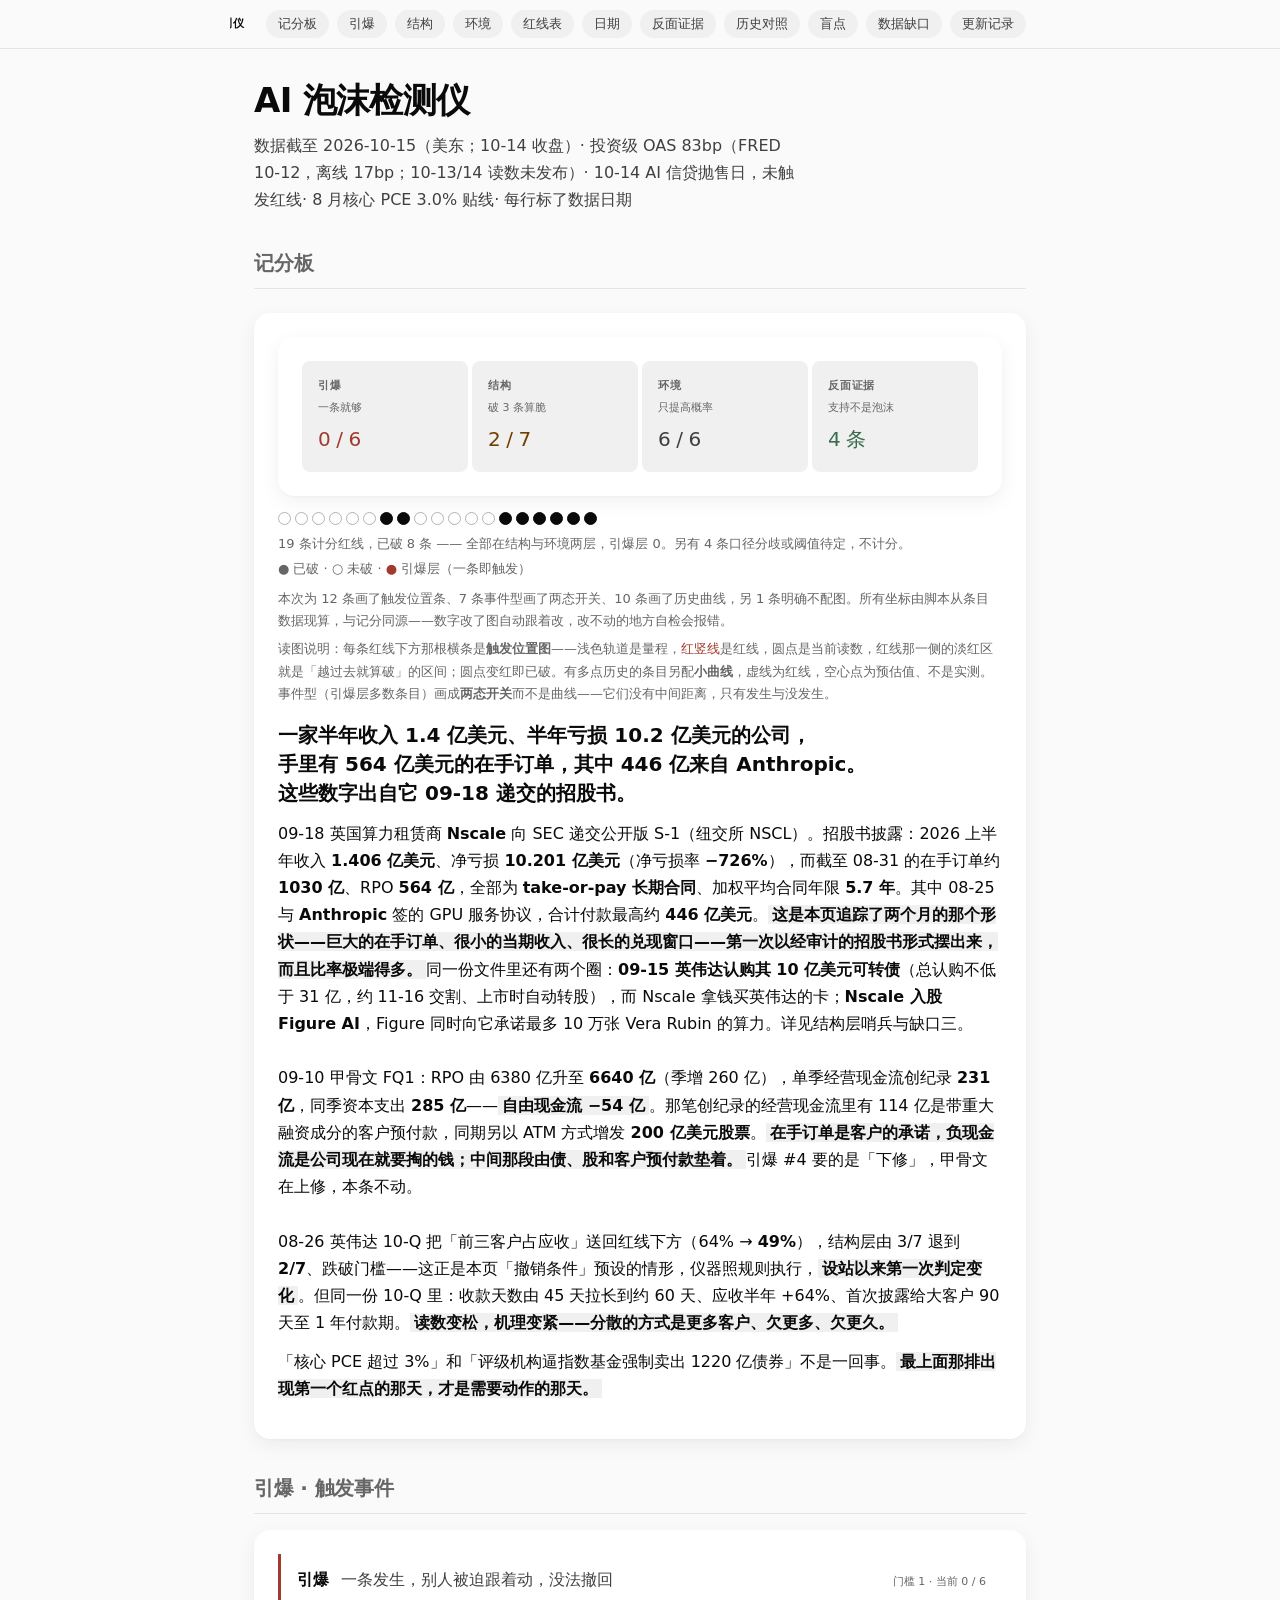
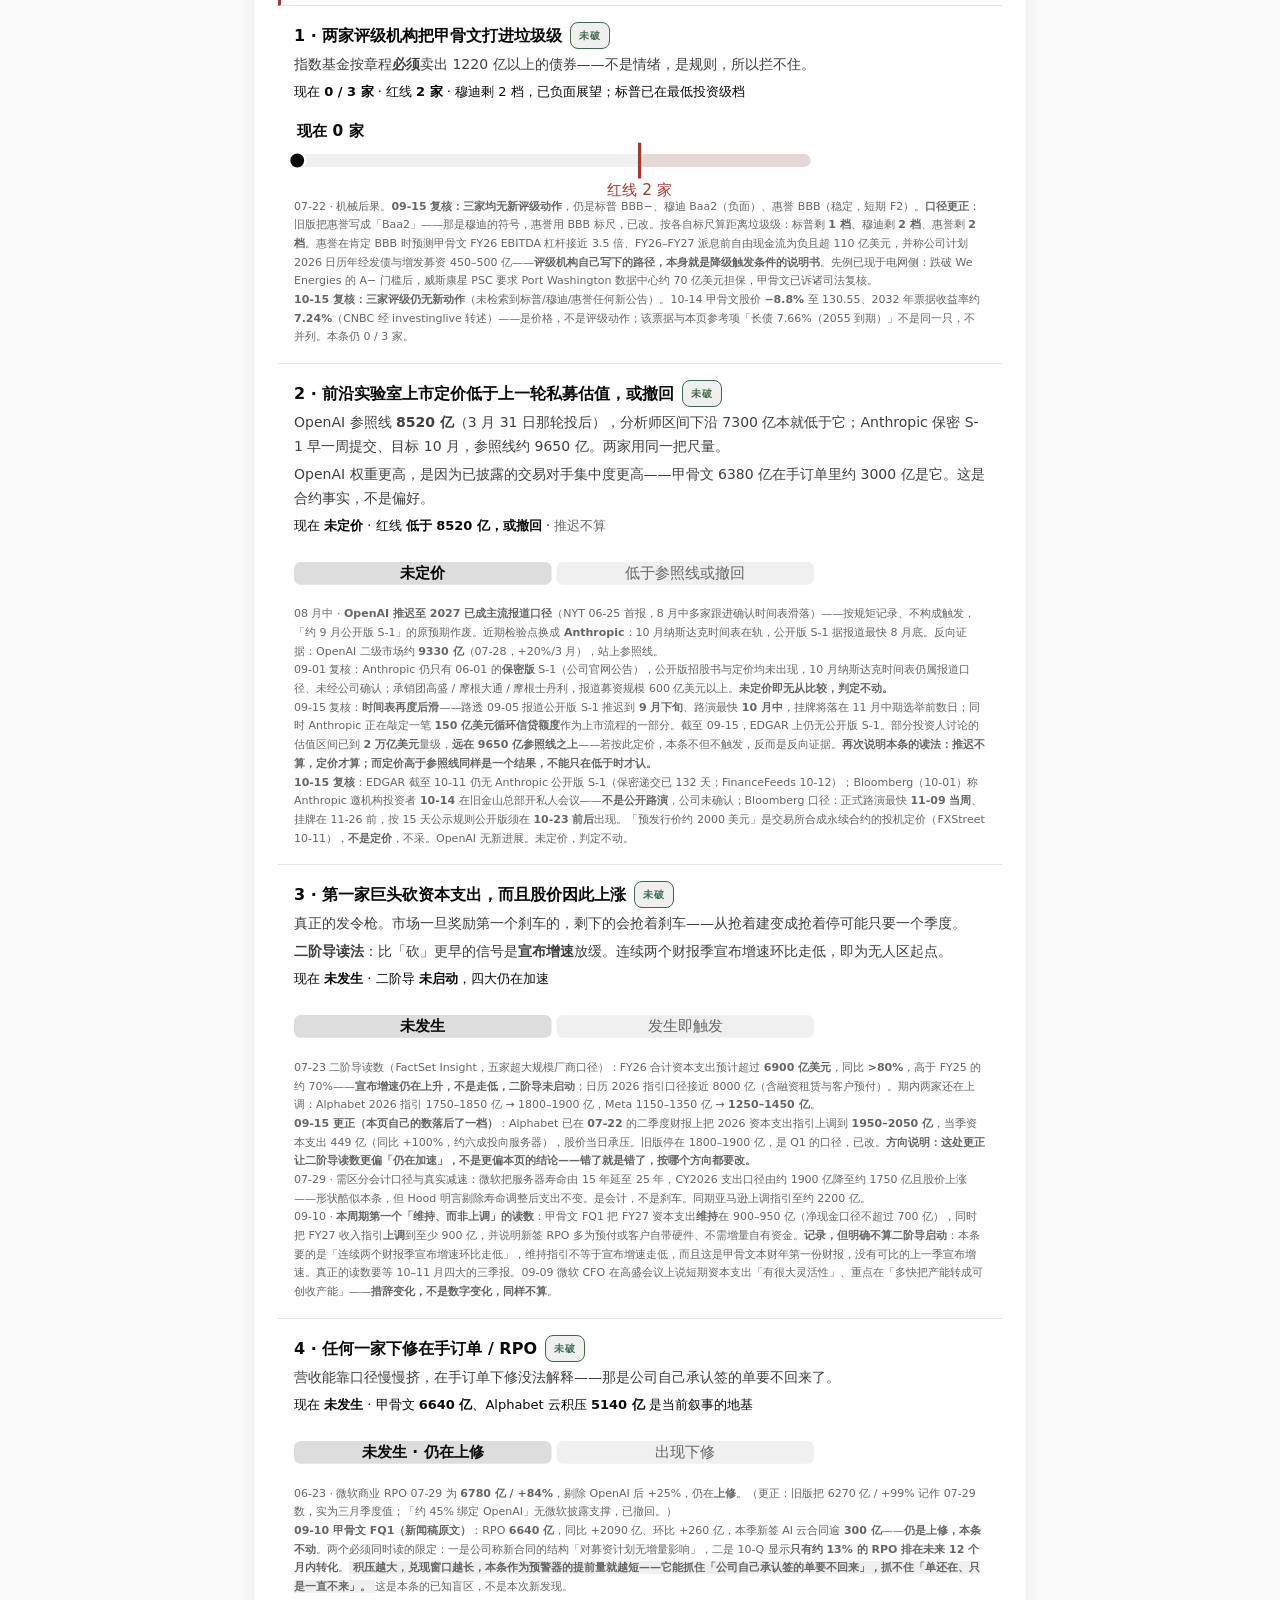
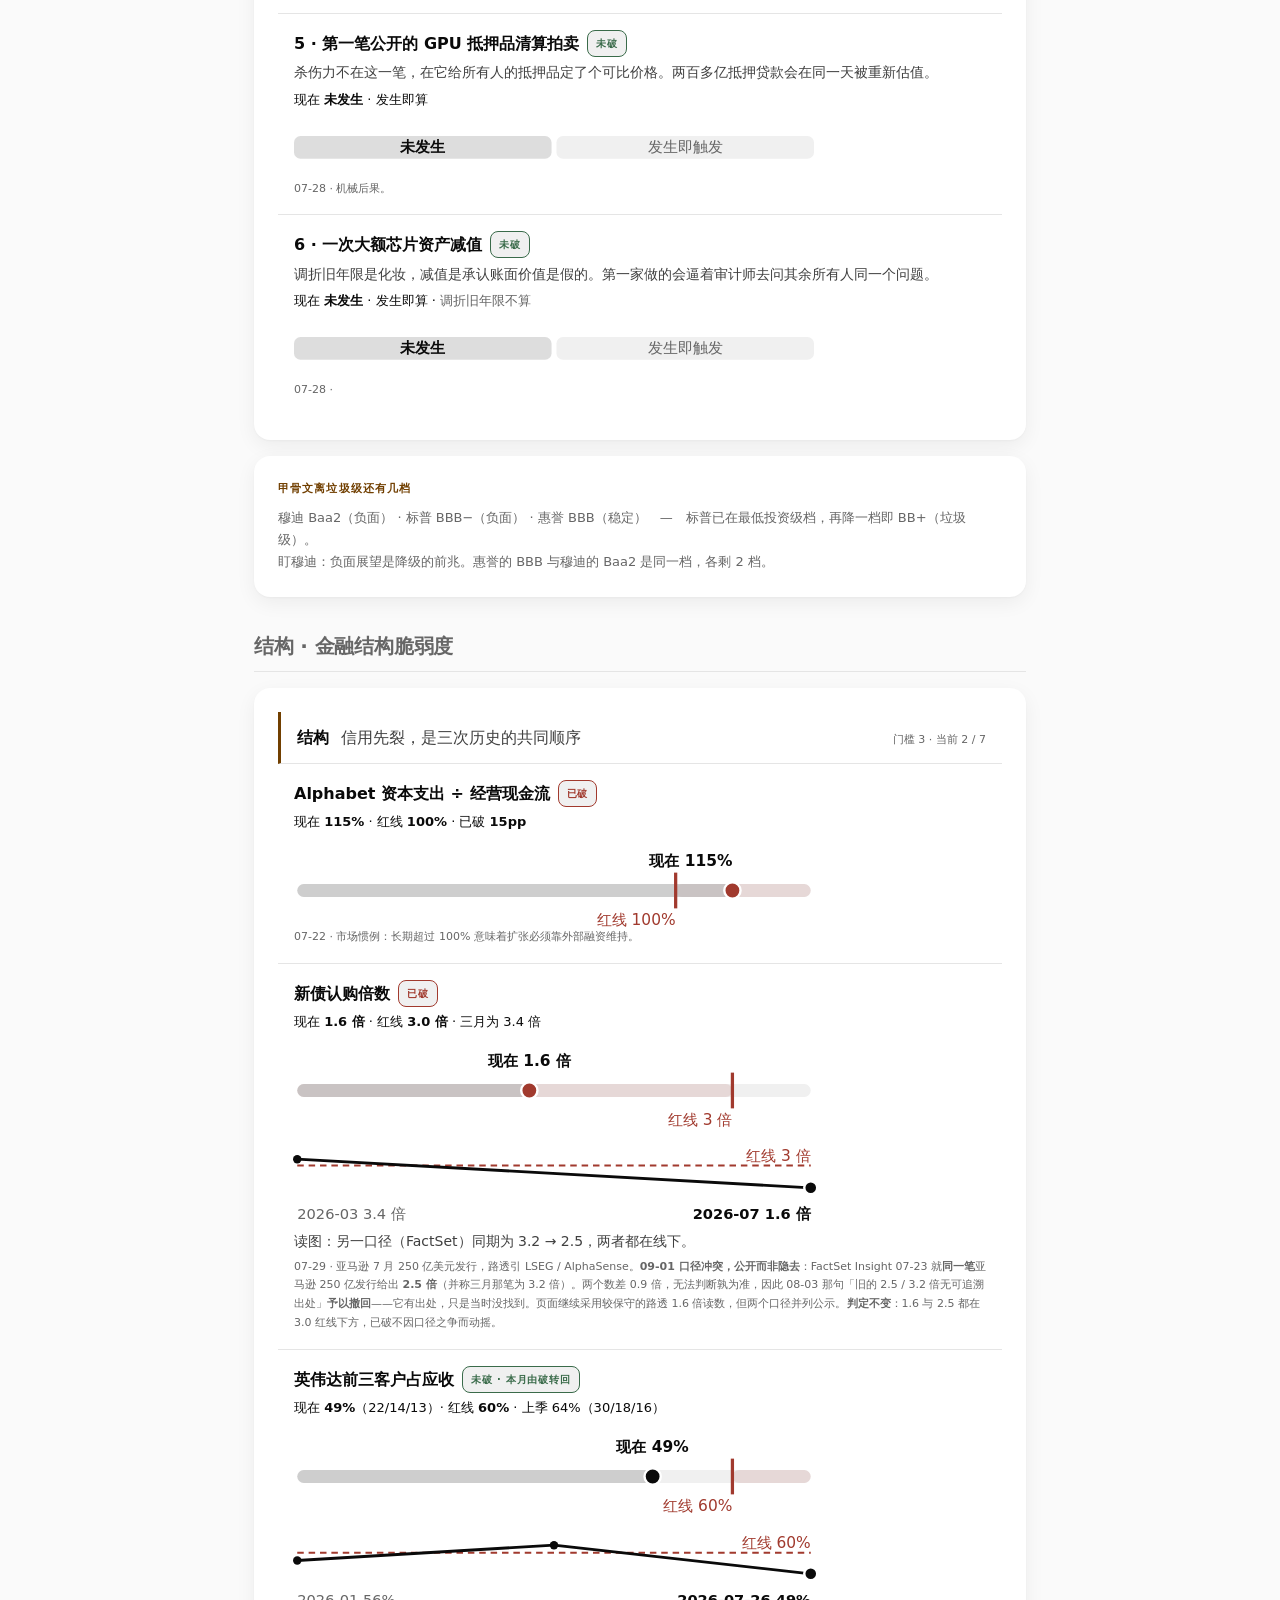
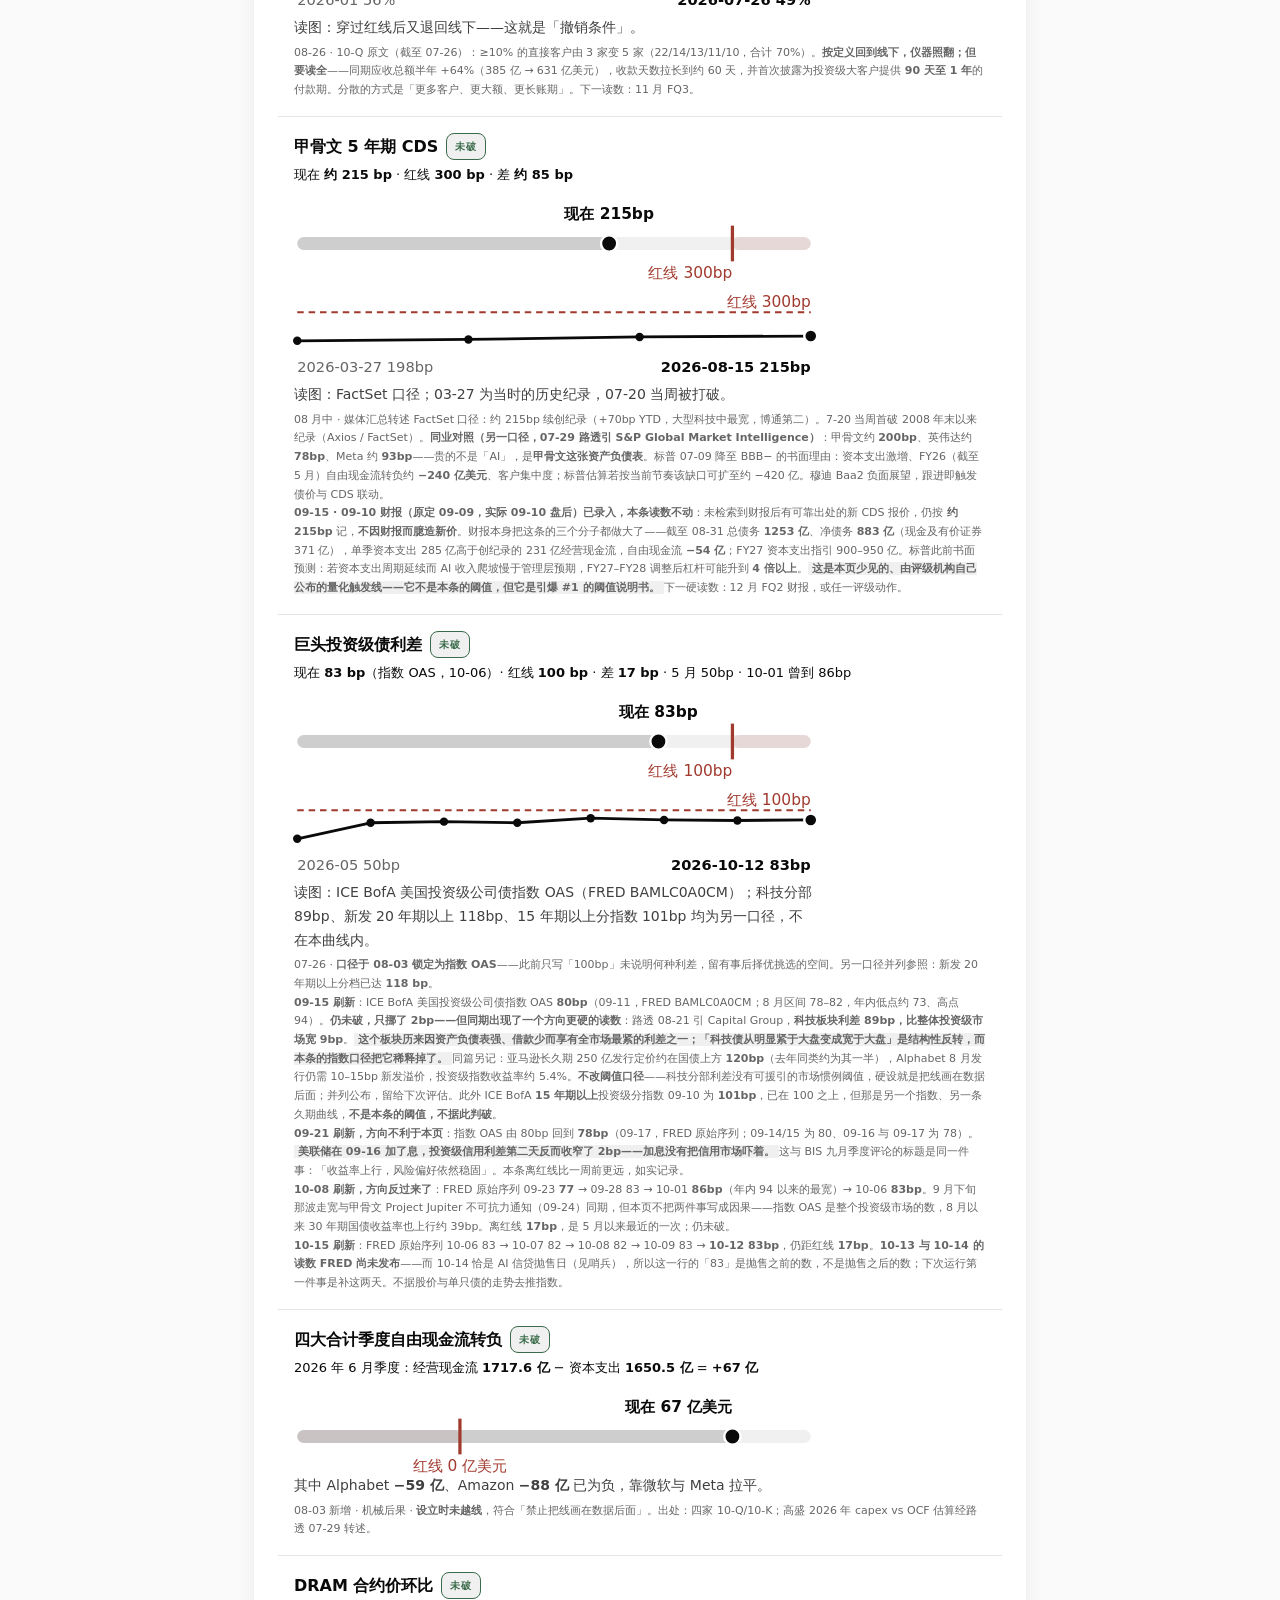
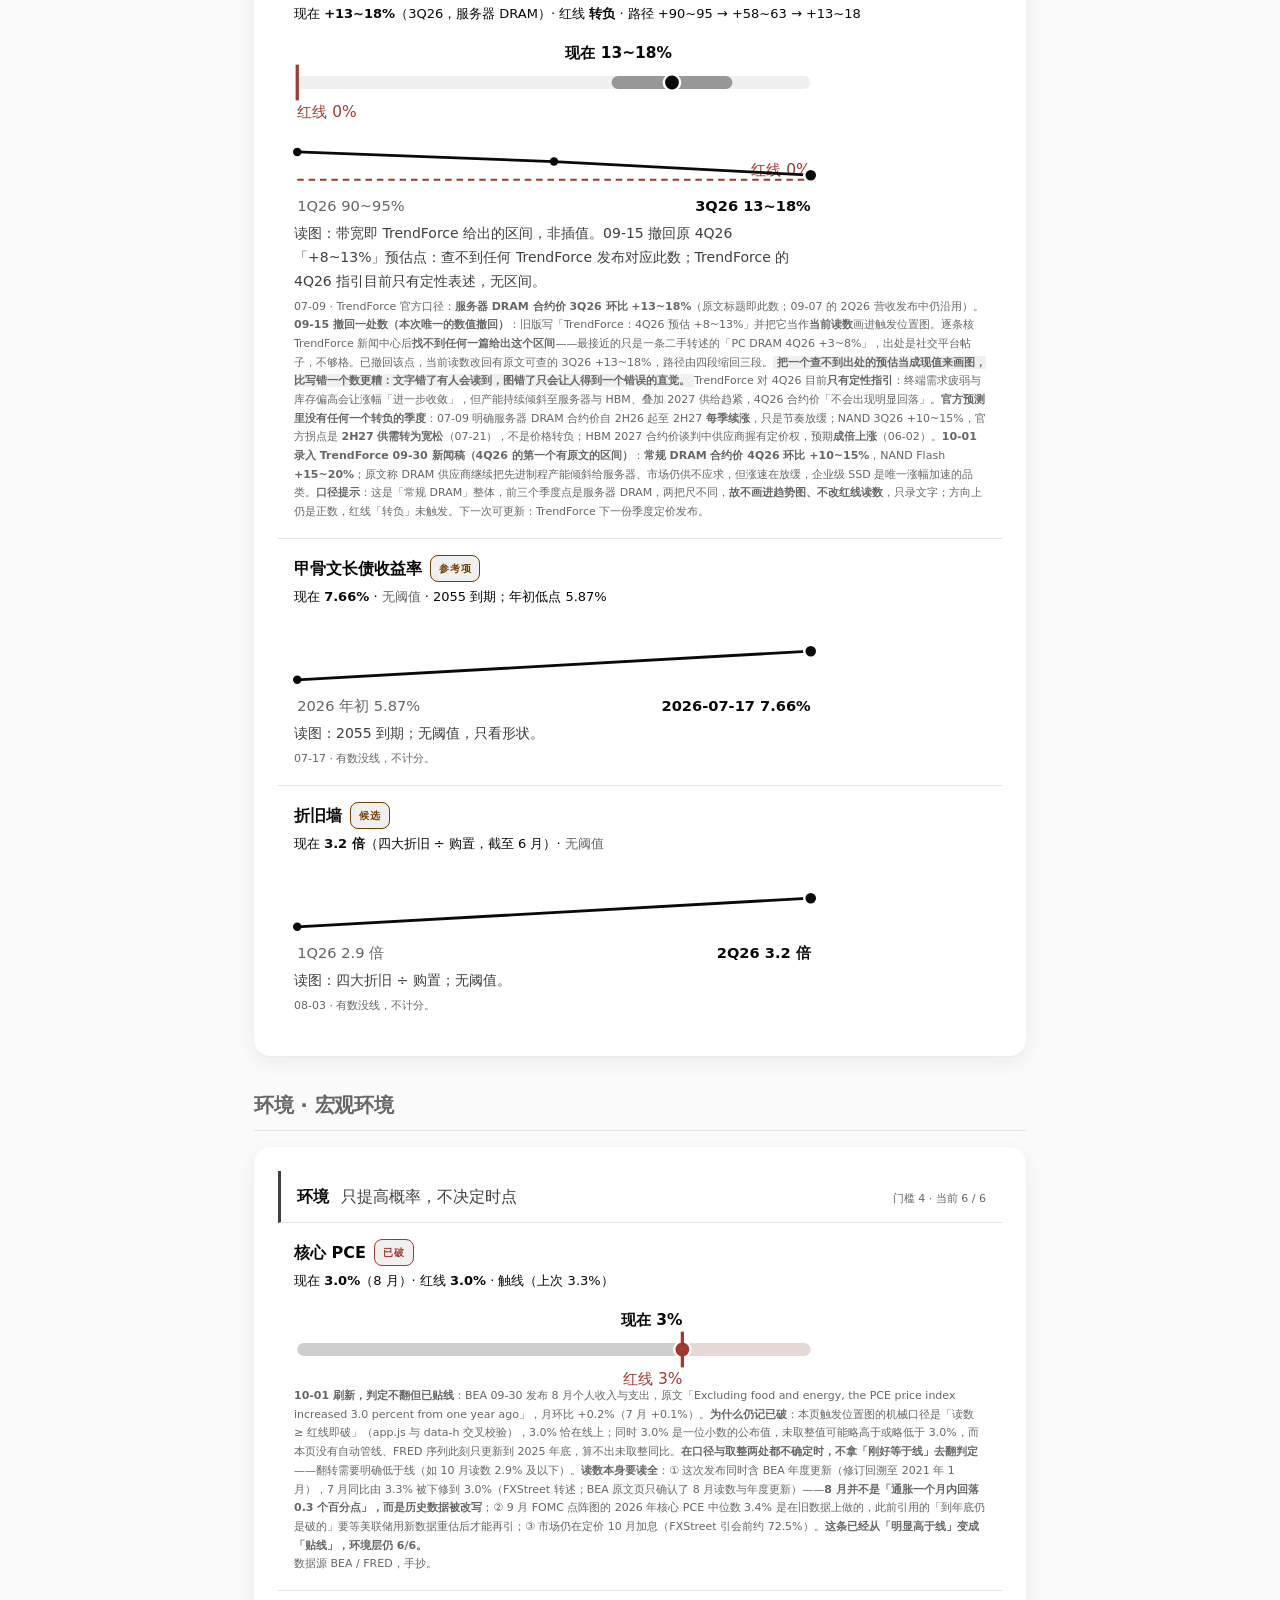
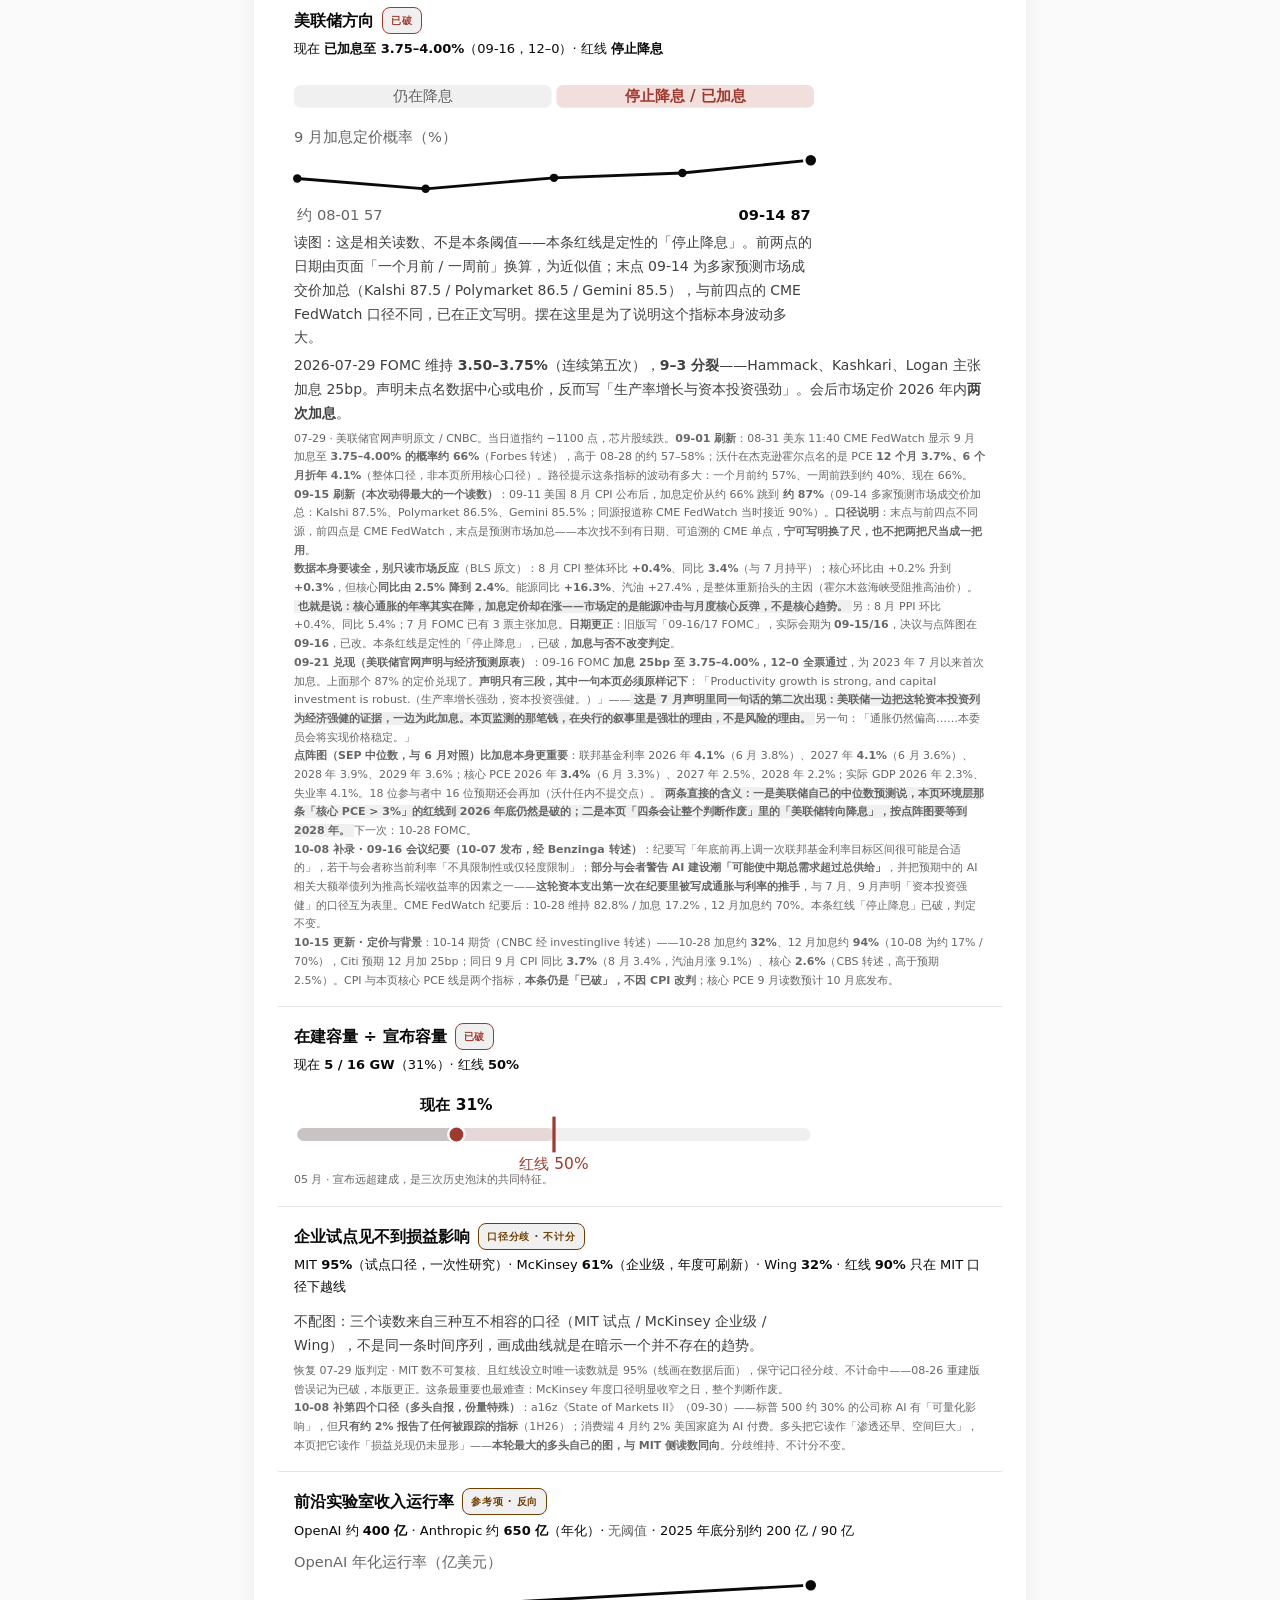
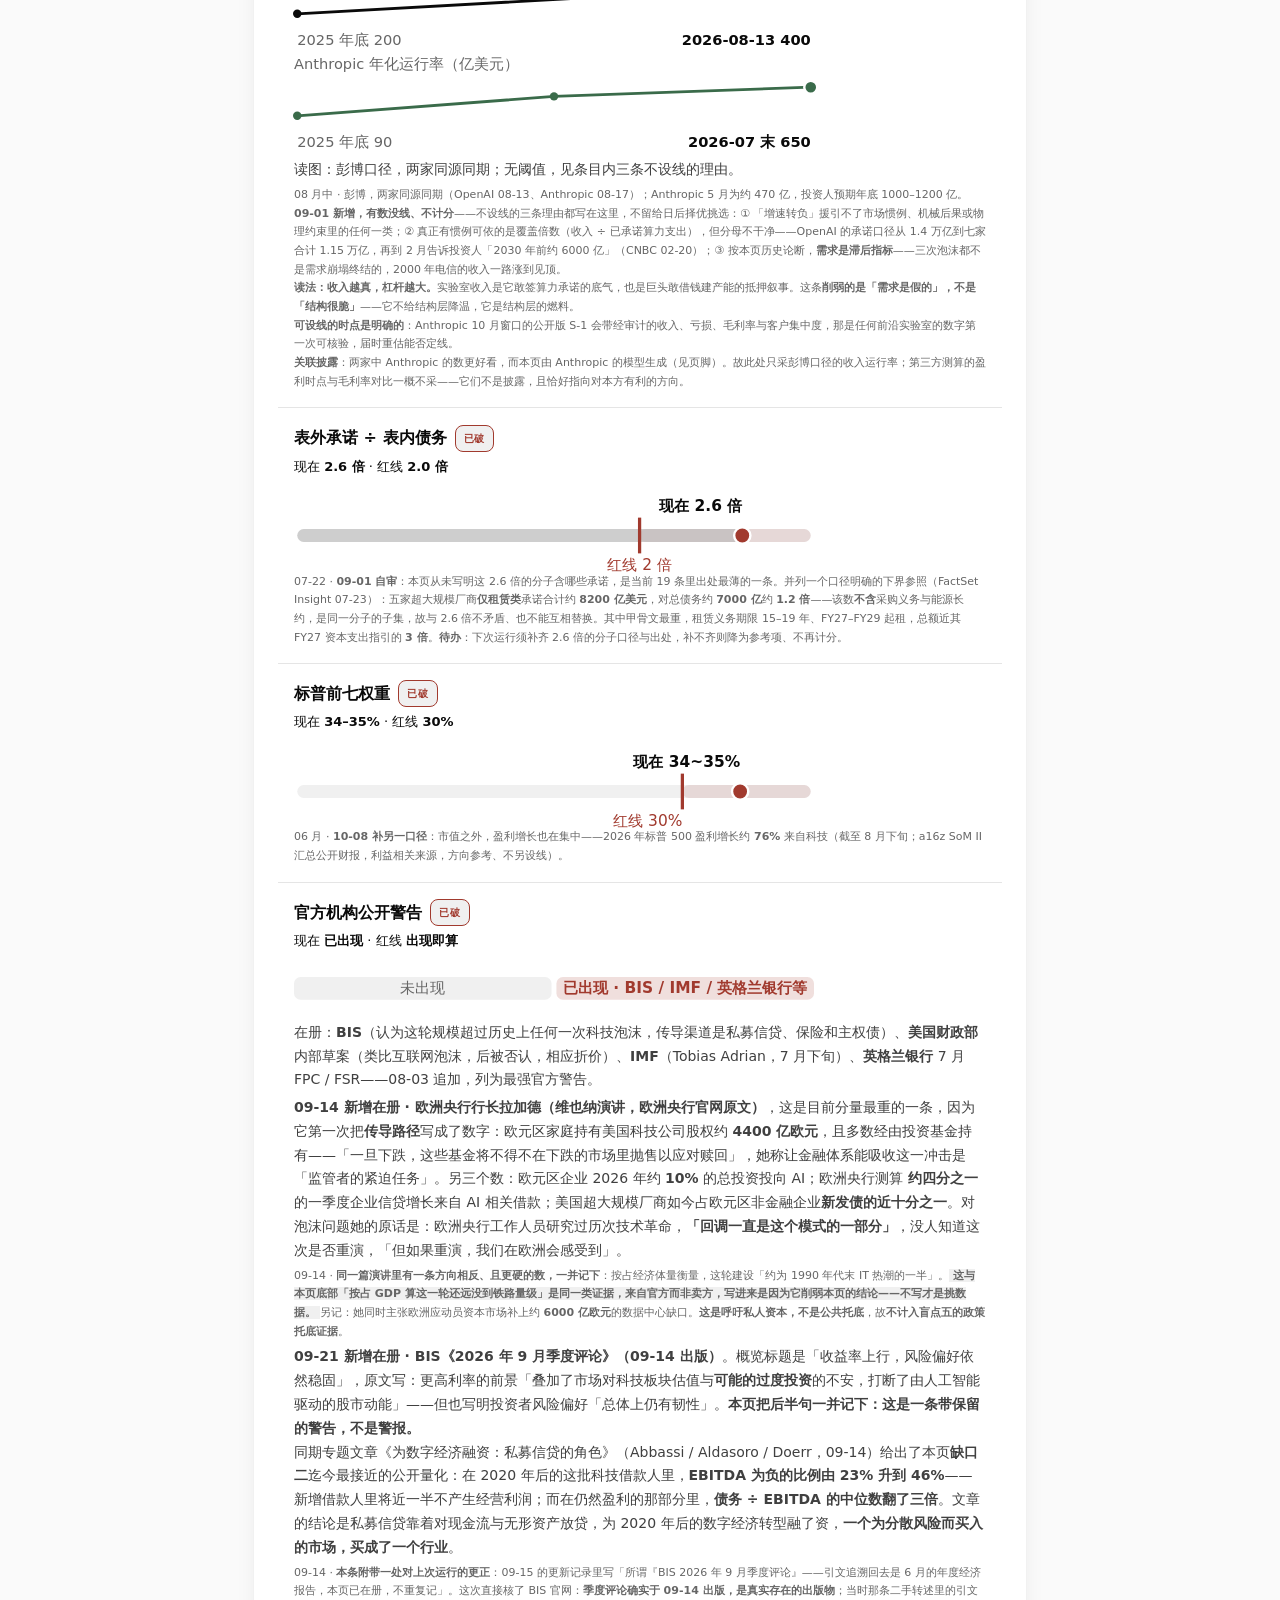
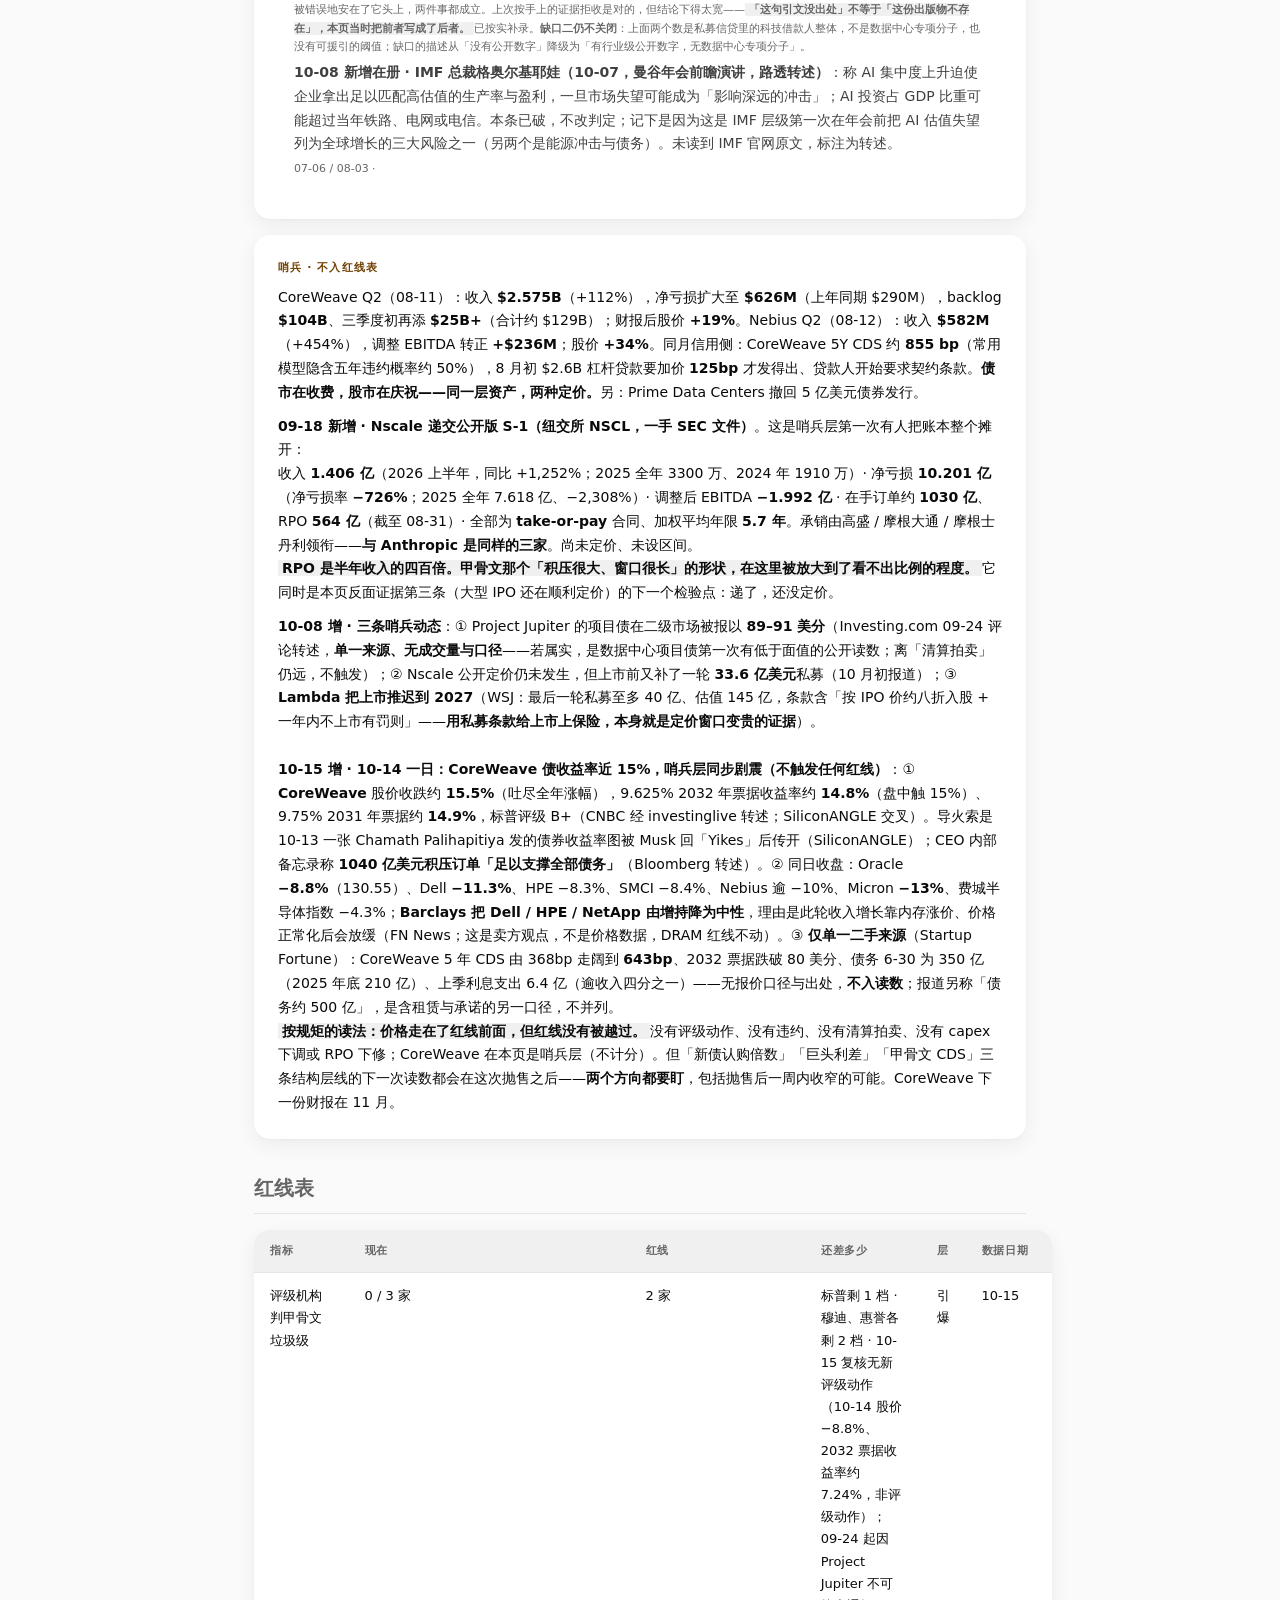
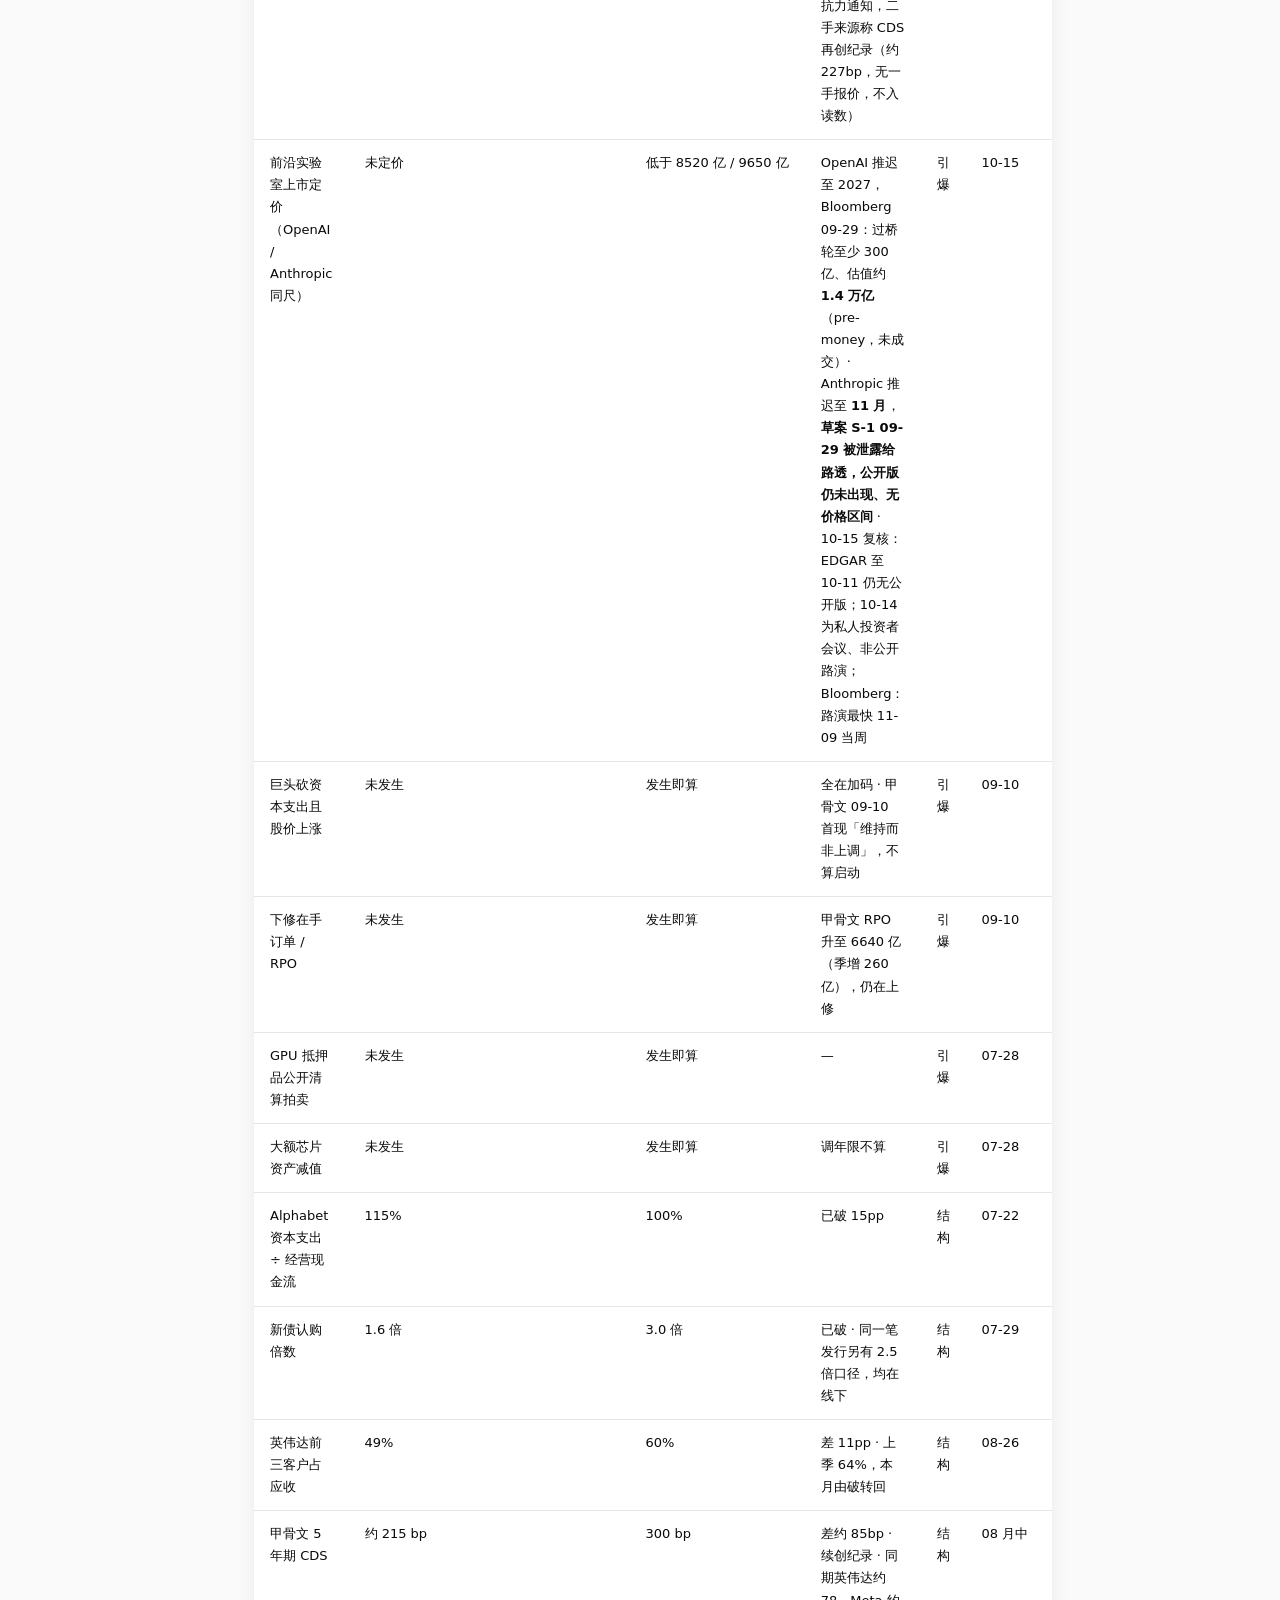
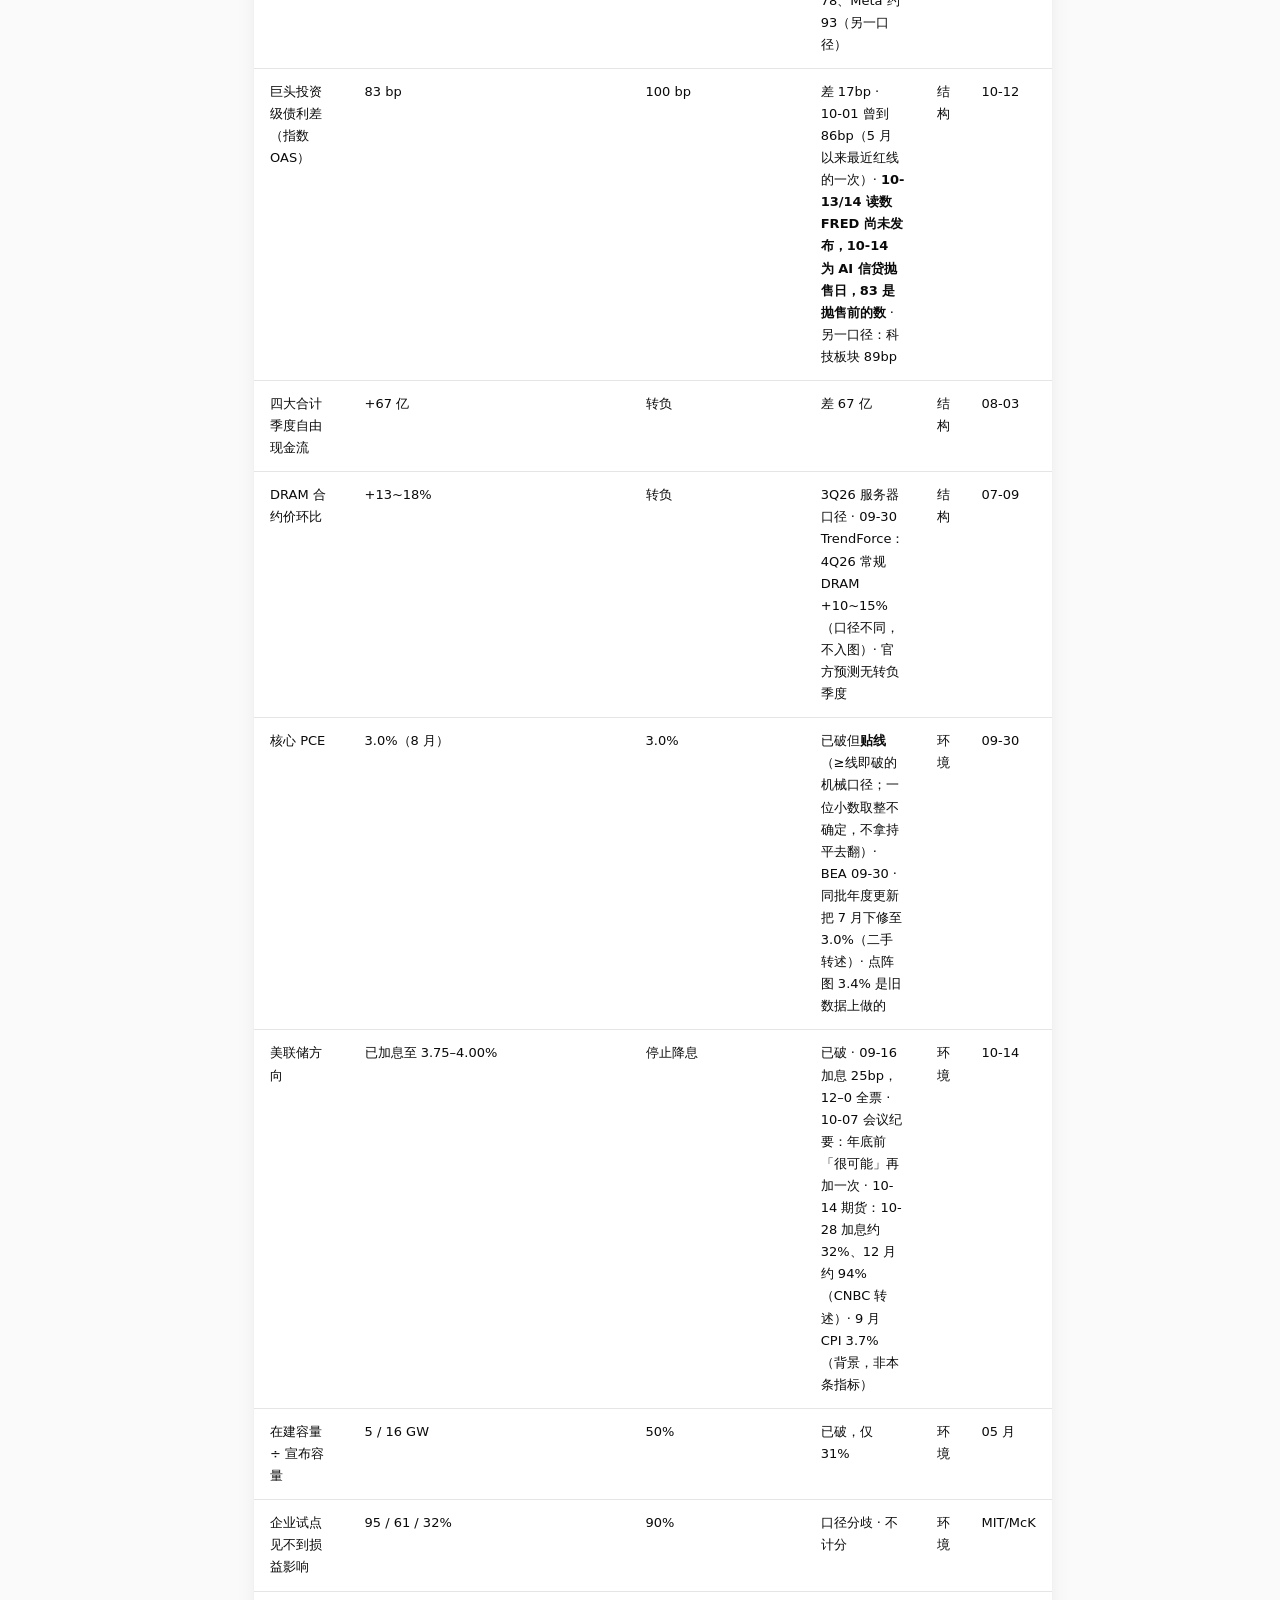
==== index.html @ f0e9971b "研究更新 2026-10-15：10-14 AI 信贷抛售日（CoreWeave 债收益率近 15%、Oracle −8.8%）记入哨兵层，未触发红线；OAS 83bp（FRED 10-12）；12 " ====
<!DOCTYPE html>
<html lang="zh-CN">
<head>
<meta charset="utf-8">
<meta name="viewport" content="width=device-width, initial-scale=1">
<meta name="color-scheme" content="light">
<title>AI 泡沫检测仪 · 19 条红线的实时记分板</title>
<meta name="description" content="AI 泡沫监测面板：环境 / 结构 / 引爆三层，19 条计分红线。数据截至 2026-10-15。当前引爆 0/6、结构 2/7、环境 6/6。">
<link rel="canonical" href="https://ourword.ai/ai/">
<meta name="robots" content="index, follow, max-image-preview:large, max-snippet:-1">
<meta name="author" content="ourword.ai">
<meta property="og:type" content="website">
<meta property="og:site_name" content="AI 泡沫检测仪">
<meta property="og:locale" content="zh_CN">
<meta property="og:url" content="https://ourword.ai/ai/">
<meta property="og:title" content="AI 泡沫检测仪 · 19 条红线的实时记分板">
<meta property="og:description" content="环境 / 结构 / 引爆三层，19 条计分红线。数据截至 2026-10-15。当前引爆 0/6、结构 2/7、环境 6/6。阈值只接受市场惯例、机械后果、物理约束。">
<meta property="og:image" content="https://ourword.ai/ai/icon.svg">
<meta name="twitter:card" content="summary">
<meta name="twitter:title" content="AI 泡沫检测仪 · 19 条红线的实时记分板">
<meta name="twitter:description" content="环境 / 结构 / 引爆三层，19 条计分红线。数据截至 2026-10-15。当前引爆 0/6、结构 2/7、环境 6/6。">
<meta name="twitter:image" content="https://ourword.ai/ai/icon.svg">
<link rel="icon" href="icon.svg" type="image/svg+xml">
<link rel="stylesheet" href="styles.css">
<script type="application/ld+json">
{"@context":"https://schema.org","@graph":[
{"@type":"WebSite","@id":"https://ourword.ai/ai/#website","url":"https://ourword.ai/ai/","name":"AI 泡沫检测仪","inLanguage":"zh-CN"},
{"@type":"WebPage","@id":"https://ourword.ai/ai/#webpage","url":"https://ourword.ai/ai/","name":"AI 泡沫检测仪 · 19 条红线的实时记分板","isPartOf":{"@id":"https://ourword.ai/ai/#website"},"inLanguage":"zh-CN","datePublished":"2026-07-28","dateModified":"2026-10-15","description":"AI 泡沫监测面板：环境 / 结构 / 引爆三层，19 条计分红线。数据截至 2026-10-15。当前引爆 0/6、结构 2/7、环境 6/6。","about":[{"@type":"Thing","name":"AI 资本支出"},{"@type":"Thing","name":"信用利差"},{"@type":"Thing","name":"资产泡沫"}]}
]}
</script>
<script async src="https://www.googletagmanager.com/gtag/js?id=G-DHD3WEXQ8T"></script>
<script>window.dataLayer=window.dataLayer||[];function gtag(){dataLayer.push(arguments);}gtag("js",new Date());gtag("config","G-DHD3WEXQ8T");</script>
</head>
<body>
<div id="boot" class="wrap">
<h1>AI 泡沫检测仪</h1>
<p class="sub">数据截至 2026-10-15（美东）· 19 条计分红线（另 5 条阈值待定不计分）· 每行标了数据日期</p>
<p>监测条件分三层。<b>引爆</b>是触发事件，一条发生就够，当前 <b>0 / 6</b>。<b>结构</b>是金融结构脆弱度，门槛 3 条，当前 <b>2 / 7</b>（08-31 因英伟达前三客户占应收由 64% 回落至 49% 降档，跌破门槛；10-15 复核仍为 2/7）。<b>环境</b>只提高概率、不决定时点，门槛 4 条，当前 <b>6 / 6</b> 已破（10-01 核心 PCE 回落到 3.0%、贴线，仍按「≥线即破」记已破），另有 1 条口径分歧不计分。</p>
<p>已破的红线包括：核心 PCE 3.0%（红线 3.0%，贴线）、美联储 09-16 加息 25bp 至 3.75–4.00%（12–0 全票，2023 年 7 月以来首次）、在建容量仅为宣布容量的 31%（红线 50%）、表外承诺 ÷ 表内债务 2.6 倍（红线 2.0 倍）、标普前七权重 34–35%（红线 30%）、官方机构公开警告已出现、Alphabet 资本支出 ÷ 经营现金流 115%（红线 100%）、新债认购倍数 1.6 倍（红线 3.0 倍）。未破但在移动的：甲骨文 5 年期 CDS 约 215bp（红线 300bp）、巨头投资级债利差 83bp 指数 OAS（FRED 10-12，红线 100bp；10-13/14 读数未发布）、四大合计季度自由现金流 +67 亿美元（红线转负）、DRAM 合约价环比 +13~18%（红线转负）。10-14 单日：CoreWeave 债收益率近 15%、股价 −15.5%，甲骨文 −8.8%，属哨兵层价格事件，未触发任何红线（无评级动作、违约、清算、capex 下调）。</p>
<p>规矩：阈值只接受市场惯例、机械后果、物理约束三类依据；禁止把线画在数据后面；计数与点状图由脚本核算、不手改；没有可靠来源就不改数、不翻判定、不加红线。不构成投资建议。</p>
<p class="sm">正文分块加载中。若长时间停留在本页，说明浏览器未能加载正文文件。<a href="body-1.html">引爆层</a> · <a href="body-2.html">结构层与环境层</a> · <a href="body-3.html">红线表与日期</a> · <a href="body-4.html">历史对照与更新记录</a></p>
<noscript><p class="sm"><b>本页正文需要 JavaScript 才能完整呈现。</b>以上为摘要；分块正文可直接访问上方四个链接。</p></noscript>
</div>
<script>
Promise.all([1,2,3,4].map(function(i){
  return fetch("body-"+i+".html").then(function(r){
    if(!r.ok) throw new Error("body-"+i+".html "+r.status);
    return r.text();
  });
})).then(function(parts){
  document.body.innerHTML = parts.join("");
  var s = document.createElement("script");
  s.src = "app.js";
  document.body.appendChild(s);
}).catch(function(e){
  var el = document.getElementById("boot");
  if(el) el.insertAdjacentHTML("afterbegin", '<p class="sm" style="color:#b00">正文加载失败：' + e + '（以上为摘要）</p>');
});
</script>
</body>
</html>
---- styles.css ----
:root{ color-scheme:light only; --ink:#0a0a0a; --ink-70:#404040; --ink-50:#666666; --ink-30:#b3b3b3; --hairline:#e5e5e5; --surface:#ffffff; --bg:#fafafa; --tint:#f0f0f0; --cta-fill:#0a0a0a; --cta-text:#ffffff; --nb-up:#3a6b4a; --nb-down:#a13a2e; --nb-warn:#713f00; --sp-1:4px; --sp-2:8px; --sp-3:12px; --sp-4:16px; --sp-5:24px; --sp-6:32px; --fs-micro:10px; --fs-caption:11px; --fs-body:13px; --fs-strong:14px; --fs-heading:16px; --fs-display:20px; --h-sm:28px; --h-md:36px; --h-lg:46px; --r-block:8px; --r-card:16px; --shadow-card:0 1px 2px rgba(10,10,10,.03),0 6px 20px rgba(10,10,10,.06); --shadow-pop:0 2px 6px rgba(10,10,10,.05),0 12px 32px rgba(10,10,10,.08); --focus:0 0 0 2px var(--ink); --font:'Inter','Noto Sans CJK SC','PingFang SC','Hiragino Sans GB','Microsoft YaHei',system-ui,sans-serif;} :root{ --line:var(--hairline); --line2:var(--hairline); --ink:#0a0a0a; --ink2:var(--ink-70); --soft:var(--ink-50); --red:var(--nb-down); --amb:var(--nb-warn); --grn:var(--nb-up); --slate:var(--ink-70); --disp:var(--font); --body:var(--font); --mono:'JetBrains Mono','DejaVu Sans Mono',monospace;} html,body{ background:var(--bg) !important; color:var(--ink) !important; } @media (prefers-color-scheme: dark){ html,body{ background:var(--bg) !important; color:var(--ink) !important; } .nav,.cell,table,th,td,.box,.tier,.rl,.log,.hero{background:var(--bg) !important} } *{box-sizing:border-box;margin:0;padding:0} html{-webkit-text-size-adjust:100%} body{font-family:var(--font);font-size:var(--fs-heading);line-height:1.7;-webkit-font-smoothing:antialiased;padding-bottom:56px} .wrap{max-width:820px;margin:0 auto;padding:0 var(--sp-5)} .nav{position:sticky;top:0;z-index:20;background:var(--surface);border-bottom:1px solid var(--line)} .navin{max-width:820px;margin:0 auto;padding:0 var(--sp-5);display:flex;align-items:center;gap:var(--sp-1);height:44px;overflow-x:auto;scrollbar-width:none} .navin::-webkit-scrollbar{display:none} .navin b{font-family:var(--font);font-weight:700;font-size:var(--fs-caption);letter-spacing:.1em;margin-right:var(--sp-3);white-space:nowrap;flex:none} .navin a{font-family:var(--font);font-size:var(--fs-caption);color:var(--soft);text-decoration:none;padding:var(--sp-1) var(--sp-2);white-space:nowrap;border-radius:var(--r-block)} .navin a:hover{color:var(--ink);background:var(--line2)} h1{font-family:var(--font);font-weight:700;font-size:34px;letter-spacing:.01em;margin:var(--sp-6) 0 var(--sp-1)} h2{font-family:var(--font);font-weight:700;font-size:var(--fs-body);letter-spacing:.16em;text-transform:uppercase; color:var(--soft);margin:52px 0 var(--sp-3);padding-bottom:var(--sp-2);border-bottom:1px solid var(--line)} h3{font-family:var(--font);font-weight:600;font-size:var(--fs-heading);margin:0} .sub{color:var(--soft);font-size:var(--fs-body);font-family:var(--font)} p{margin:var(--sp-3) 0} .sm{font-size:var(--fs-body);color:var(--soft)} .mono{font-family:var(--font)} b.hl{background:var(--tint);padding:0 var(--sp-1)} .hero{border:1px solid var(--line);border-radius:var(--r-block);padding:var(--sp-4) var(--sp-5);margin:var(--sp-5) 0} .cells{display:grid;grid-template-columns:repeat(auto-fit,minmax(150px,1fr));gap:var(--sp-1);background:var(--line);border:1px solid var(--line);border-radius:var(--r-block);overflow:hidden} .cell{background:var(--surface);padding:var(--sp-3) var(--sp-4)} .cell .k{font-family:var(--font);font-weight:700;font-size:var(--fs-caption);letter-spacing:.12em;text-transform:uppercase;color:var(--soft)} .cell .g{font-size:var(--fs-caption);color:var(--soft);margin-top:var(--sp-1)} .cell .v{font-family:var(--font);font-size:var(--fs-display);margin-top:var(--sp-1);letter-spacing:-.02em} .cell.a .v{color:var(--red)} .cell.b .v{color:var(--amb)} .cell.c .v{color:var(--slate)} .cell.d .v{color:var(--grn)} #dotBoard{display:flex;flex-wrap:wrap;gap:var(--sp-1);margin:var(--sp-4) 0 var(--sp-2)} .dot{width:13px;height:13px;border-radius:50%;border:1.5px solid var(--ink-30)} .dot.on{background:var(--ink);border-color:var(--ink)} .dot.a{background:var(--red);border-color:var(--red)} .callout{font-family:var(--font);font-weight:600;font-size:var(--fs-display);line-height:1.45;margin:var(--sp-4) 0 var(--sp-2)} .tier{border:1px solid var(--line);border-radius:var(--r-block);margin:var(--sp-4) 0;overflow:hidden} .tier > header{padding:var(--sp-3) var(--sp-4);border-bottom:1px solid var(--line);display:flex;align-items:baseline;gap:var(--sp-3);flex-wrap:wrap} .tier > header .gate{font-family:var(--font);font-size:var(--fs-caption);color:var(--soft);margin-left:auto} .tier.a > header{border-left:3px solid var(--red)} .tier.b > header{border-left:3px solid var(--amb)} .tier.c > header{border-left:3px solid var(--slate)} .tier .lead{padding:var(--sp-3) var(--sp-4);background:var(--bg);border-bottom:1px solid var(--line2);font-size:var(--fs-body);color:var(--ink2)} .ti{padding:var(--sp-4) var(--sp-4);border-bottom:1px solid var(--line2)} .ti:last-child{border-bottom:none} .ti h4{font-family:var(--font);font-weight:600;font-size:var(--fs-heading);margin:0 0 var(--sp-1);display:flex;gap:var(--sp-2);align-items:center;flex-wrap:wrap} .ti p{margin:var(--sp-1) 0 0;font-size:var(--fs-strong);color:var(--ink2)} .ti .src{font-family:var(--font);font-size:var(--fs-caption);color:var(--soft);margin-top:var(--sp-1)} .ti .fig{font-family:var(--font);font-size:var(--fs-body);color:var(--ink);margin-top:var(--sp-1)} .ti .fig i{font-style:normal;color:var(--soft)} .st{font-family:var(--font);font-weight:600;font-size:var(--fs-micro);letter-spacing:.08em;text-transform:uppercase; padding:var(--sp-1) var(--sp-2);border-radius:var(--r-block);border:1px solid;white-space:nowrap} .st[data-s="1"]{color:var(--red);border-color:var(--red);background:var(--tint)} .st[data-s="0"]{color:var(--grn);border-color:var(--grn);background:var(--tint)} .st[data-s="d"]{color:var(--amb);border-color:var(--amb);background:var(--tint)} .st[data-s="?"]{color:var(--soft);border-color:var(--ink-30)} table{width:100%;border-collapse:collapse;margin:var(--sp-3) 0;font-size:var(--fs-body)} th,td{text-align:left;padding:var(--sp-2) var(--sp-2);border-bottom:1px solid var(--line2);vertical-align:top} th{font-family:var(--font);font-size:var(--fs-caption);letter-spacing:.1em;text-transform:uppercase;color:var(--soft);border-bottom:1px solid var(--line)} td.n{font-family:var(--font);white-space:nowrap} tr.tr2 td:first-child{font-family:var(--font);color:var(--red)} tr.past{opacity:.55} .box{border:1px solid var(--line);border-left:3px solid var(--amb);border-radius:var(--r-block);padding:var(--sp-4) var(--sp-4);margin:var(--sp-4) 0;background:var(--surface)} .box h4{font-family:var(--font);font-weight:700;font-size:var(--fs-caption);letter-spacing:.1em;text-transform:uppercase;color:var(--amb);margin:0 0 var(--sp-2)} .box.red{border-left-color:var(--red);background:var(--surface)} .box.red h4{color:var(--red)} ul,ol{margin:var(--sp-2) 0;padding-left:var(--sp-4)} li{margin:var(--sp-1) 0;font-size:var(--fs-strong)} .log{border-top:1px solid var(--line);padding-top:var(--sp-3);margin-top:var(--sp-2)} .log .row{display:grid;grid-template-columns:64px 1fr;gap:var(--sp-3);padding:var(--sp-3) 0;border-bottom:1px solid var(--line2);font-size:var(--fs-strong)} .log .row .d{font-family:var(--font);font-size:var(--fs-caption);color:var(--soft)} footer{margin-top:56px;padding-top:var(--sp-4);border-top:1px solid var(--line);font-size:var(--fs-body);color:var(--soft)} footer p{margin:var(--sp-2) 0} body{background:var(--bg)} .wrap{max-width:820px} h1{font-size:34px;letter-spacing:-.02em;line-height:1.15;margin:var(--sp-6) 0 var(--sp-3)} .sub{font-size:var(--fs-heading);color:var(--ink-70);max-width:34em} h2{font-size:var(--fs-display);letter-spacing:-.01em;margin:var(--sp-6) 0 var(--sp-4)} .hero,.box,.tier,.rl,.log,.cells{background:var(--surface);border:0;border-radius:var(--r-card); box-shadow:var(--shadow-card);padding:var(--sp-5)} .cell{background:var(--tint);border:0;border-radius:var(--r-block);padding:var(--sp-4)} .cell .k{font-size:var(--fs-caption);color:var(--ink-50);letter-spacing:.07em} .cell .v{font-size:var(--fs-display);font-variant-numeric:tabular-nums;white-space:nowrap} table{background:var(--surface);border-radius:var(--r-card);box-shadow:var(--shadow-card); border-collapse:separate;border-spacing:0;overflow:hidden} th{font-size:var(--fs-caption);color:var(--ink-50);letter-spacing:.07em;text-transform:uppercase; background:var(--tint);border:0;padding:var(--sp-3) var(--sp-4);white-space:nowrap} td{border:0;border-top:1px solid var(--hairline);padding:var(--sp-3) var(--sp-4); font-variant-numeric:tabular-nums} .nav{background:var(--bg);border-bottom:1px solid var(--hairline)} .nav a{height:var(--h-sm);display:inline-flex;align-items:center;padding:0 var(--sp-3); border-radius:14px;background:var(--tint);color:var(--ink-70);text-decoration:none; font-size:var(--fs-body);transition:background .18s ease-out,color .18s ease-out} .nav a:hover{background:var(--hairline)} .nav a.on,.nav a:active{background:var(--cta-fill);color:var(--cta-text)} .navin{gap:var(--sp-2)} @media(max-width:640px){ .wrap{overflow-x:hidden} table{display:block;max-width:100%;overflow-x:auto;-webkit-overflow-scrolling:touch; box-shadow:var(--shadow-card);border-radius:var(--r-card)} table thead,table tbody{display:table;width:max-content;min-width:100%} th,td{white-space:nowrap} .nav a{min-height:24px} } a{overflow-wrap:anywhere}

/* ── 2026-08-31 · 导航与移动端重排 ── */
html{scroll-behavior:smooth}
[id]{scroll-margin-top:64px}
.nav{background:rgba(250,250,250,.92);backdrop-filter:saturate(1.2) blur(8px);-webkit-backdrop-filter:saturate(1.2) blur(8px)}
.navin{flex-wrap:nowrap;height:auto;min-height:48px;padding-top:8px;padding-bottom:8px;overflow-x:auto;overscroll-behavior-x:contain}
.navin a{flex:none}
.navin b{color:var(--ink)}
@media(max-width:820px){
  .nav::after{content:'';position:absolute;right:0;top:0;bottom:0;width:32px;
    background:linear-gradient(90deg,rgba(250,250,250,0),var(--bg));pointer-events:none}
}
@media(max-width:640px){
  .wrap{padding:0 var(--sp-4)}
  .navin{padding-left:var(--sp-4);padding-right:var(--sp-4)}
  h1{font-size:26px;margin-top:var(--sp-5)}
  .sub{font-size:var(--fs-strong)}
  h2{margin:40px 0 var(--sp-3)}
  .hero,.box,.tier,.log{padding:var(--sp-4);border-radius:12px}
  .cells{grid-template-columns:1fr 1fr;gap:6px;border-radius:10px}
  .cell{padding:var(--sp-3)}
  .cell .v{font-size:18px}
  .callout{font-size:18px}
  .ti{padding:var(--sp-3)}
  .tier > header{padding:var(--sp-3)}
  .tier > header .gate{margin-left:0;flex-basis:100%}
  th,td{padding:var(--sp-2) var(--sp-3)}
  .log .row{grid-template-columns:52px 1fr;gap:var(--sp-2)}
  footer{padding-bottom:var(--sp-5)}
}


/* ── 2026-09-01 · 触发位置图与小曲线 ── */
.gzbox{margin:var(--sp-3) 0 var(--sp-1);max-width:520px}
svg.gz{display:block;overflow:visible;margin:var(--sp-2) 0}
svg.gz text{font-family:var(--font);font-variant-numeric:tabular-nums}
.gz-track{fill:var(--tint)}
.gz-bad{fill:var(--nb-down);opacity:.13}
.gz-fill{fill:var(--ink-30);opacity:.55}
.gz-now-band{fill:var(--ink-70);opacity:.5}
.gz-dot{fill:var(--ink);stroke:var(--surface);stroke-width:1.5}
.gz-dot.brk{fill:var(--red)}
.gz-line{stroke:var(--red);stroke-width:2}
.gz-t{font-size:9.5px;fill:var(--ink-50)}
.gz-t-now{fill:var(--ink);font-weight:600}
.gz-t-line{fill:var(--red)}
.gz-t-cap{font-size:9px;fill:var(--ink-50)}
.gz-t-str{font-weight:600;fill:var(--ink)}
.gz-t-brk{fill:var(--red)}
.gz-ev{fill:var(--tint)}
.gz-ev.act{fill:var(--ink-30);opacity:.45}
.gz-ev.act.on{fill:var(--nb-down);opacity:.16}
.gz-thr{stroke:var(--red);stroke-width:1.25;stroke-dasharray:4 3}
.gz-band{fill:var(--ink-70);opacity:.13}
.gz-path{fill:none;stroke:var(--ink);stroke-width:1.75;stroke-linejoin:round;stroke-linecap:round}
svg.gz.alt .gz-path{stroke:var(--nb-up)}
svg.gz.alt .gz-pt{fill:var(--nb-up)}
.gz-pt{fill:var(--ink);stroke:none}
.gz-pt.est{fill:var(--surface);stroke:var(--ink);stroke-width:1.4}
.gz-pt.last{stroke:var(--surface);stroke-width:1.5}
.gz-note,.gz-why{font-size:var(--fs-caption);color:var(--soft);margin:var(--sp-1) 0 0}
.gz-why{color:var(--amb)}
@media(max-width:640px){ .gzbox{max-width:100%} .gz-t{font-size:11px} .gz-t-cap{font-size:10px} }
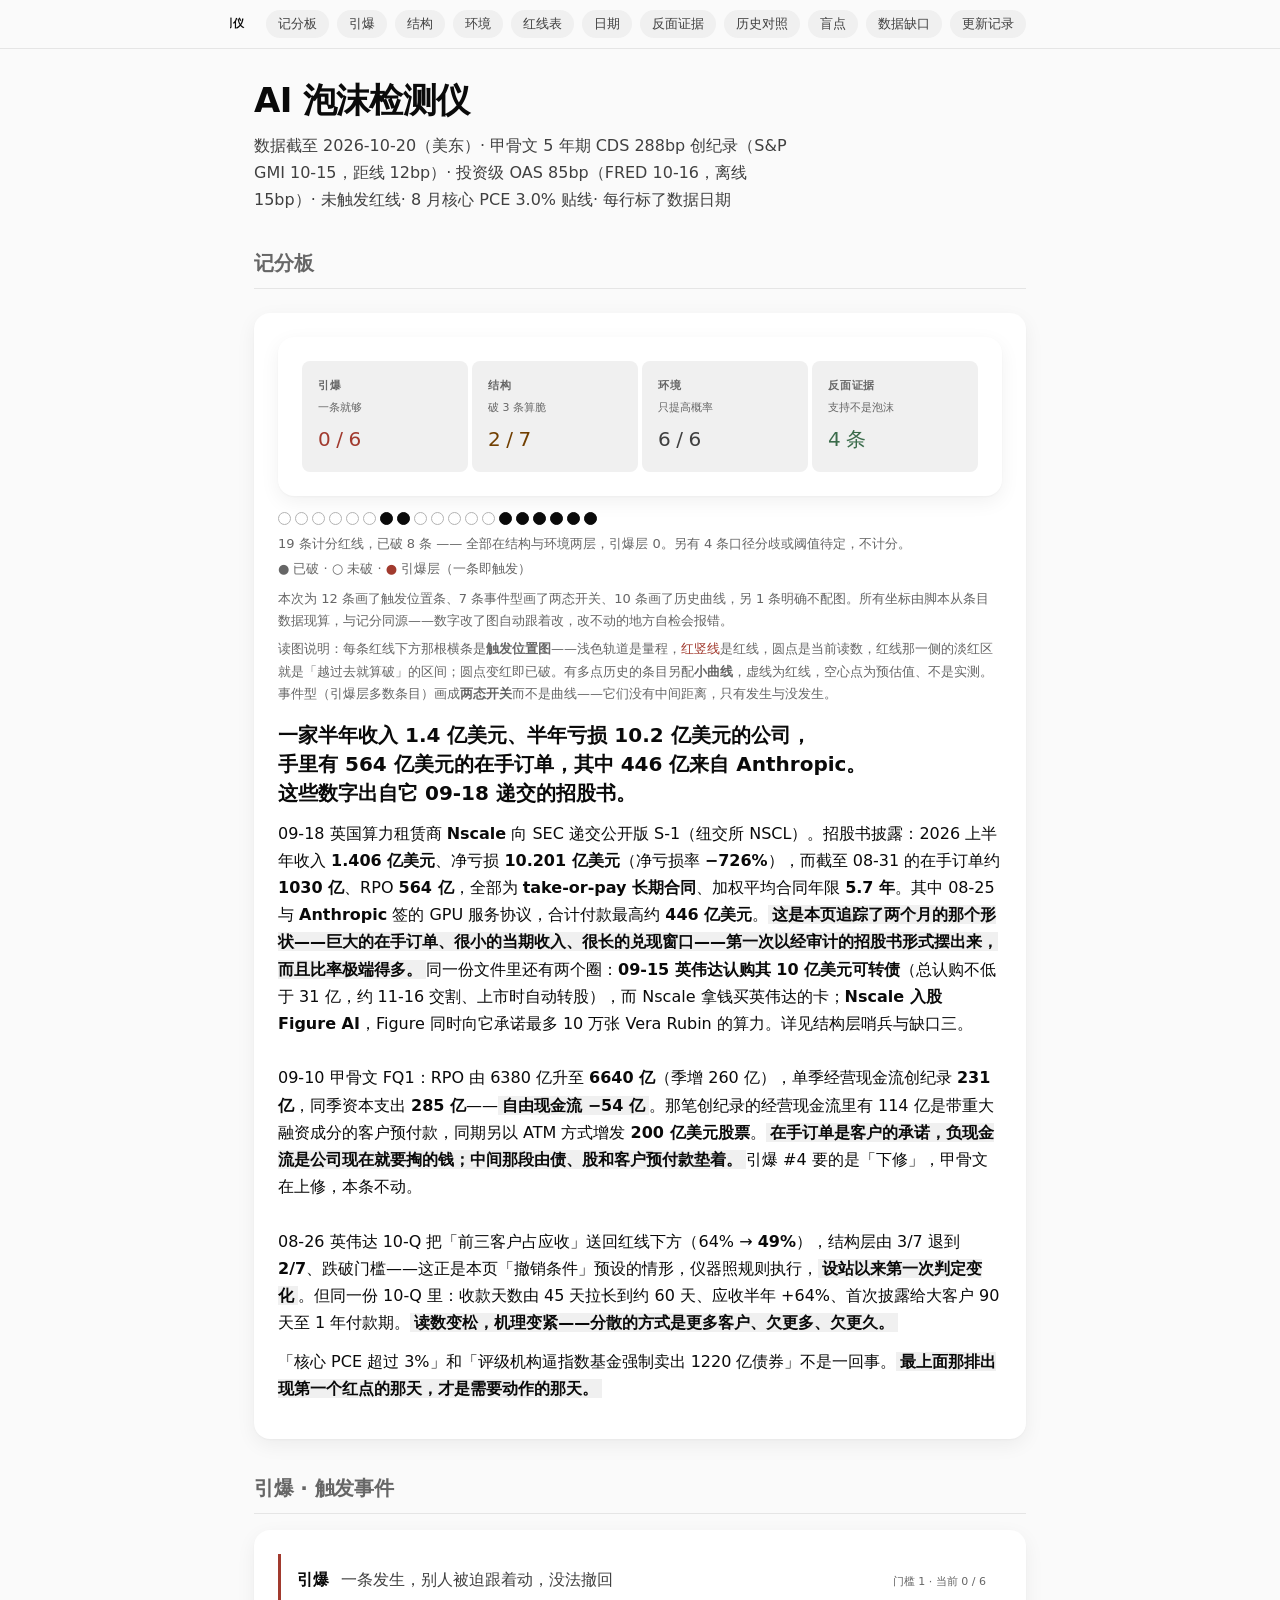
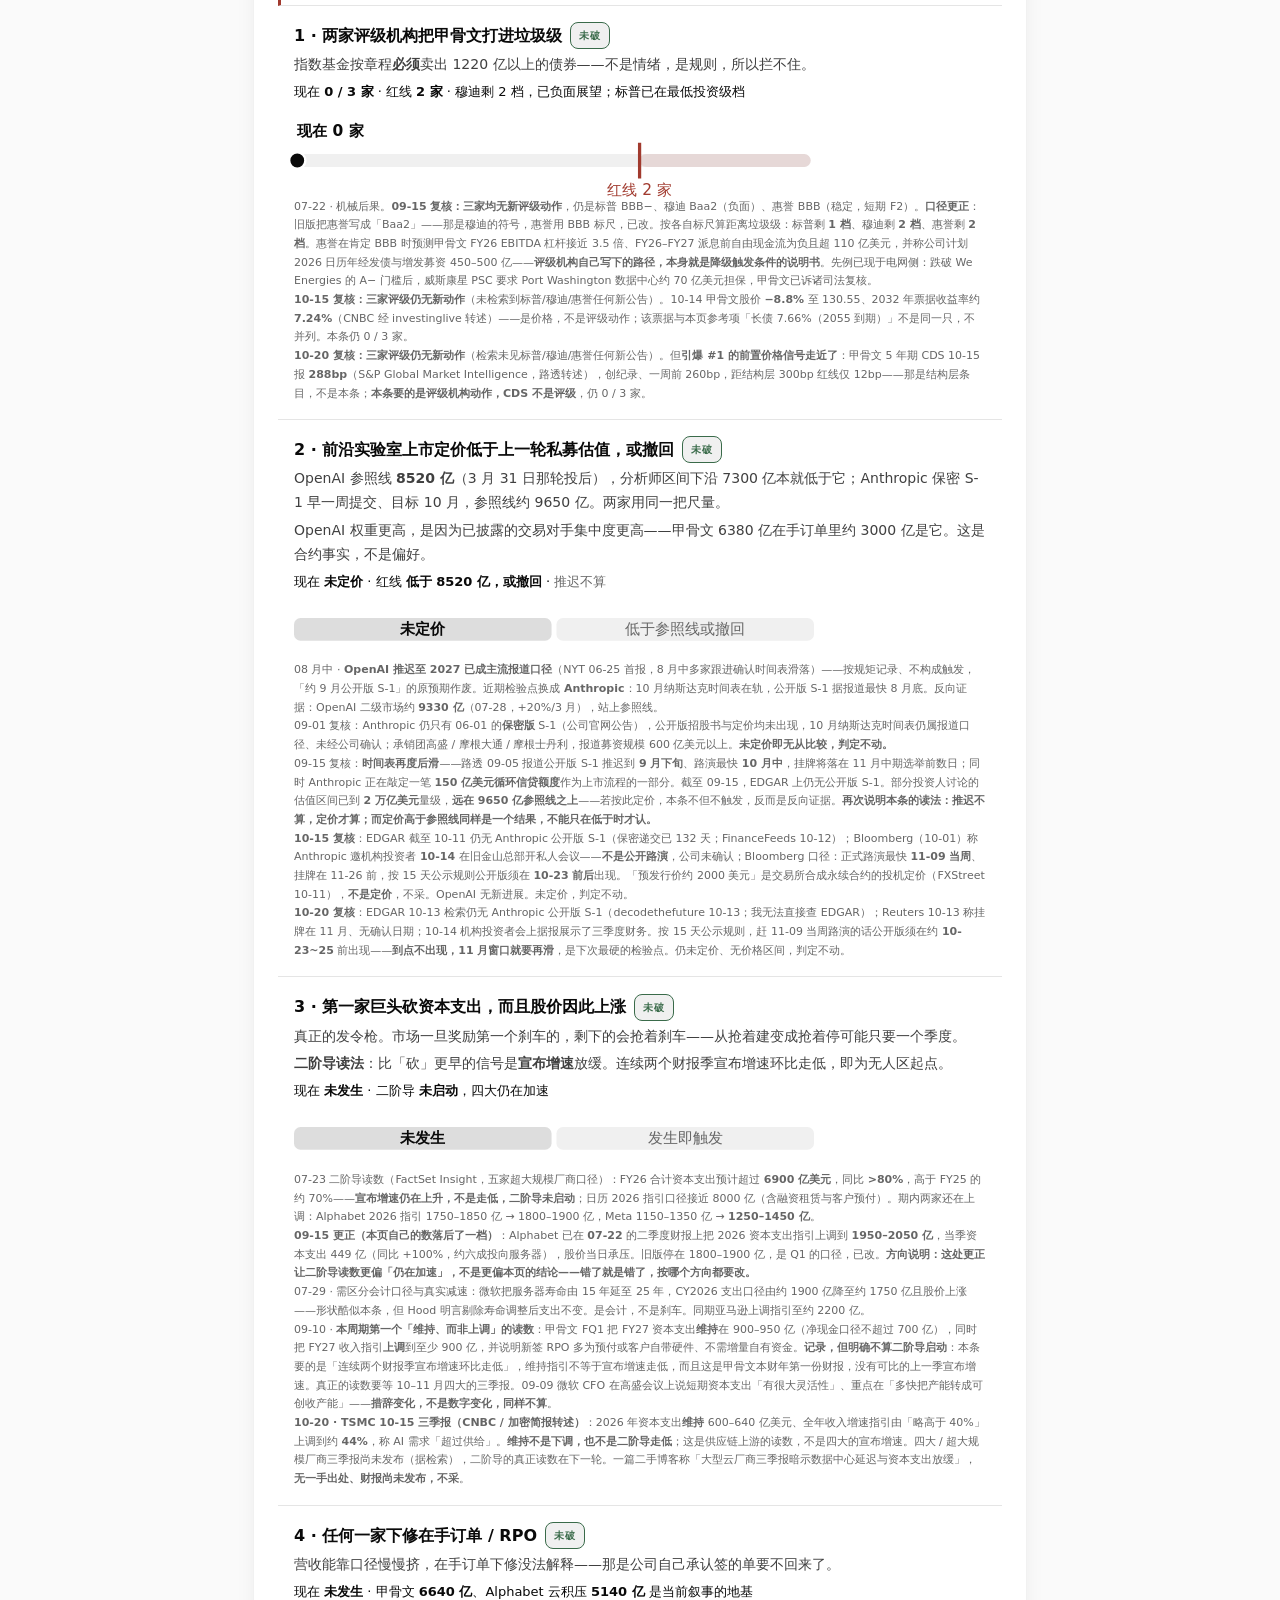
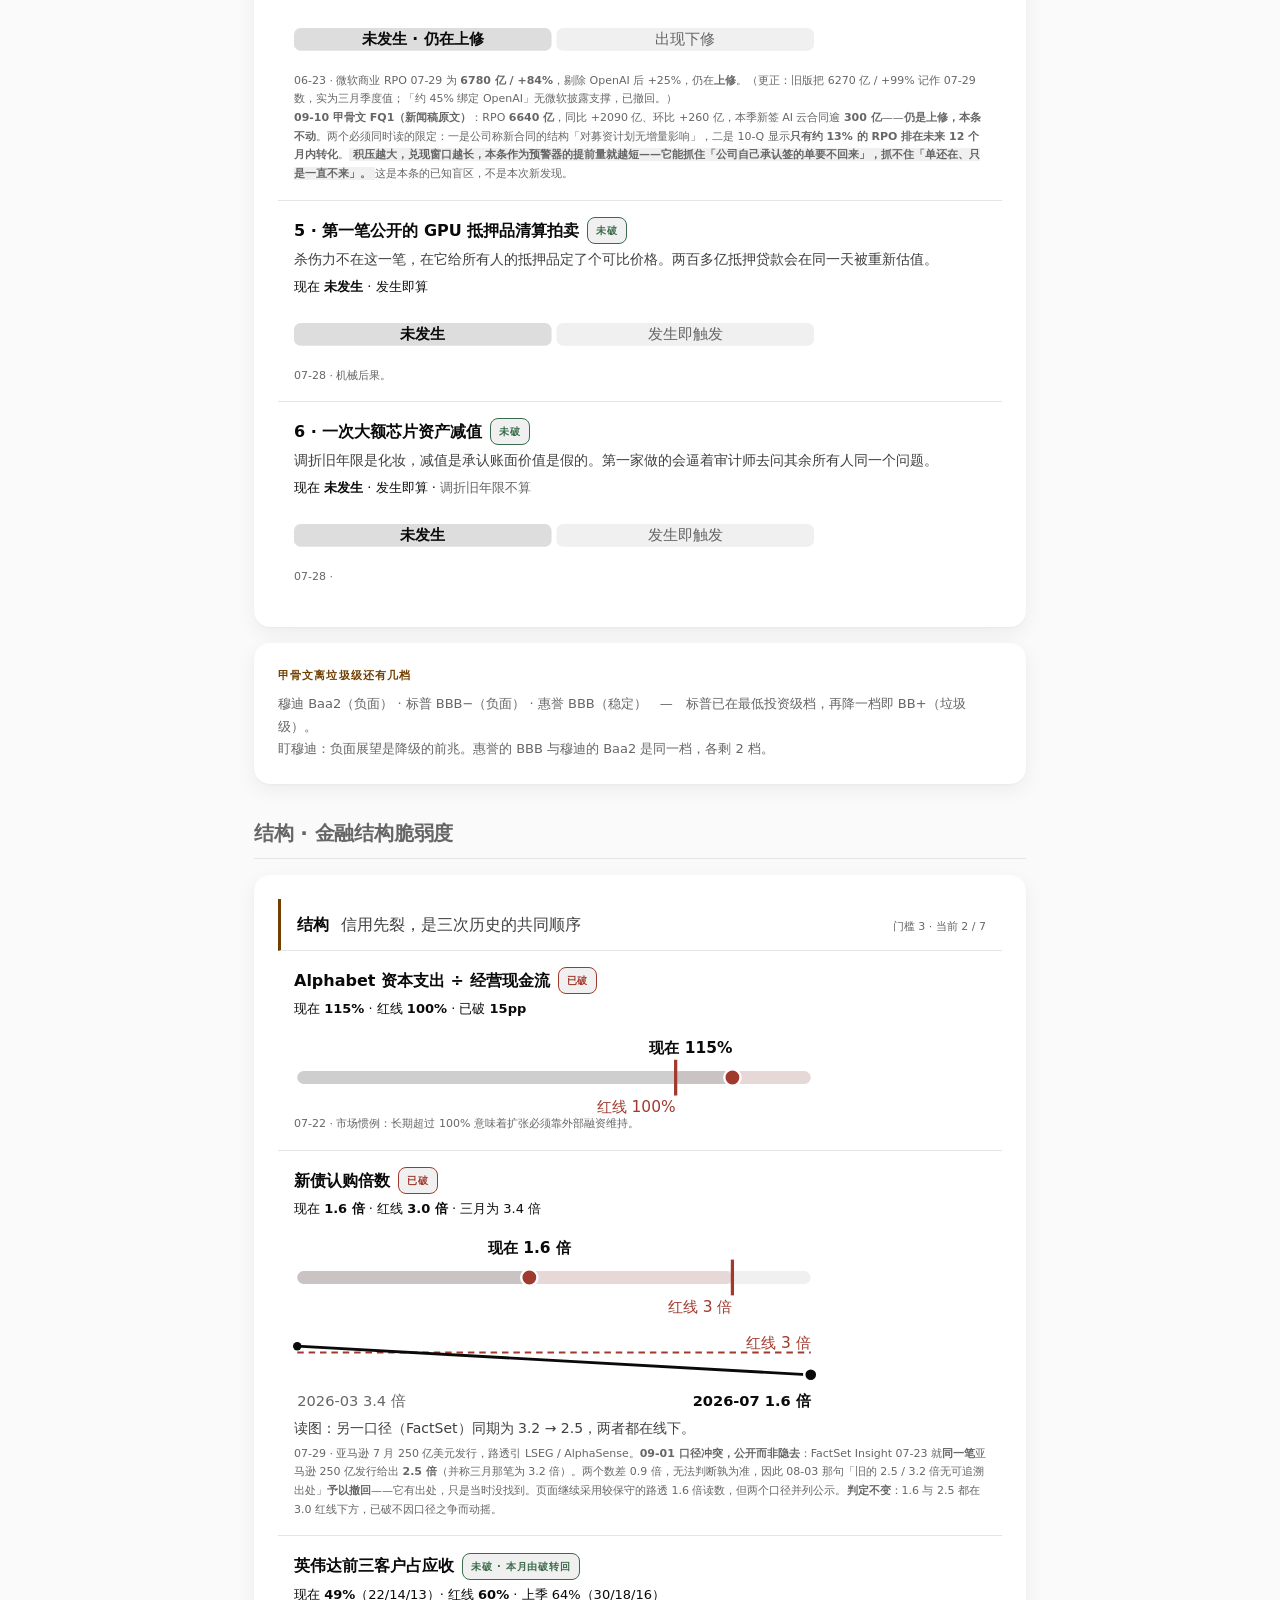
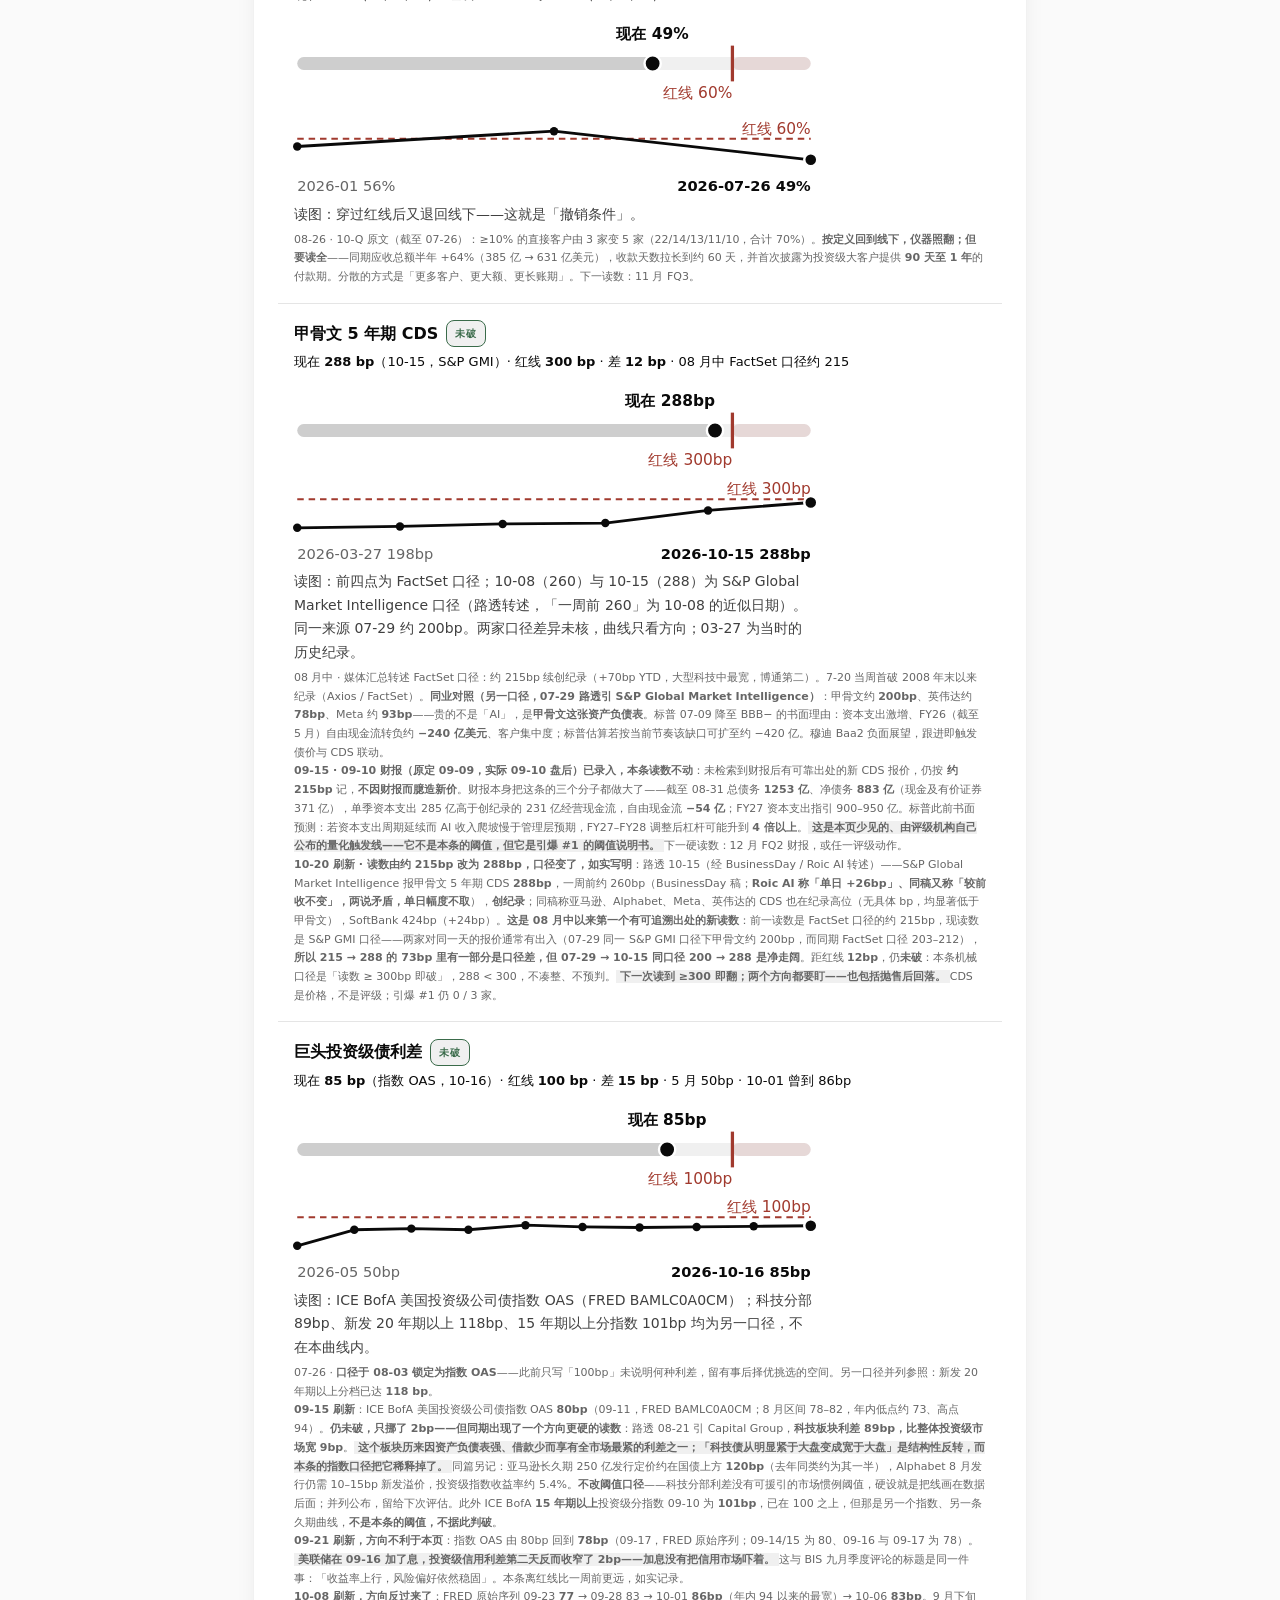
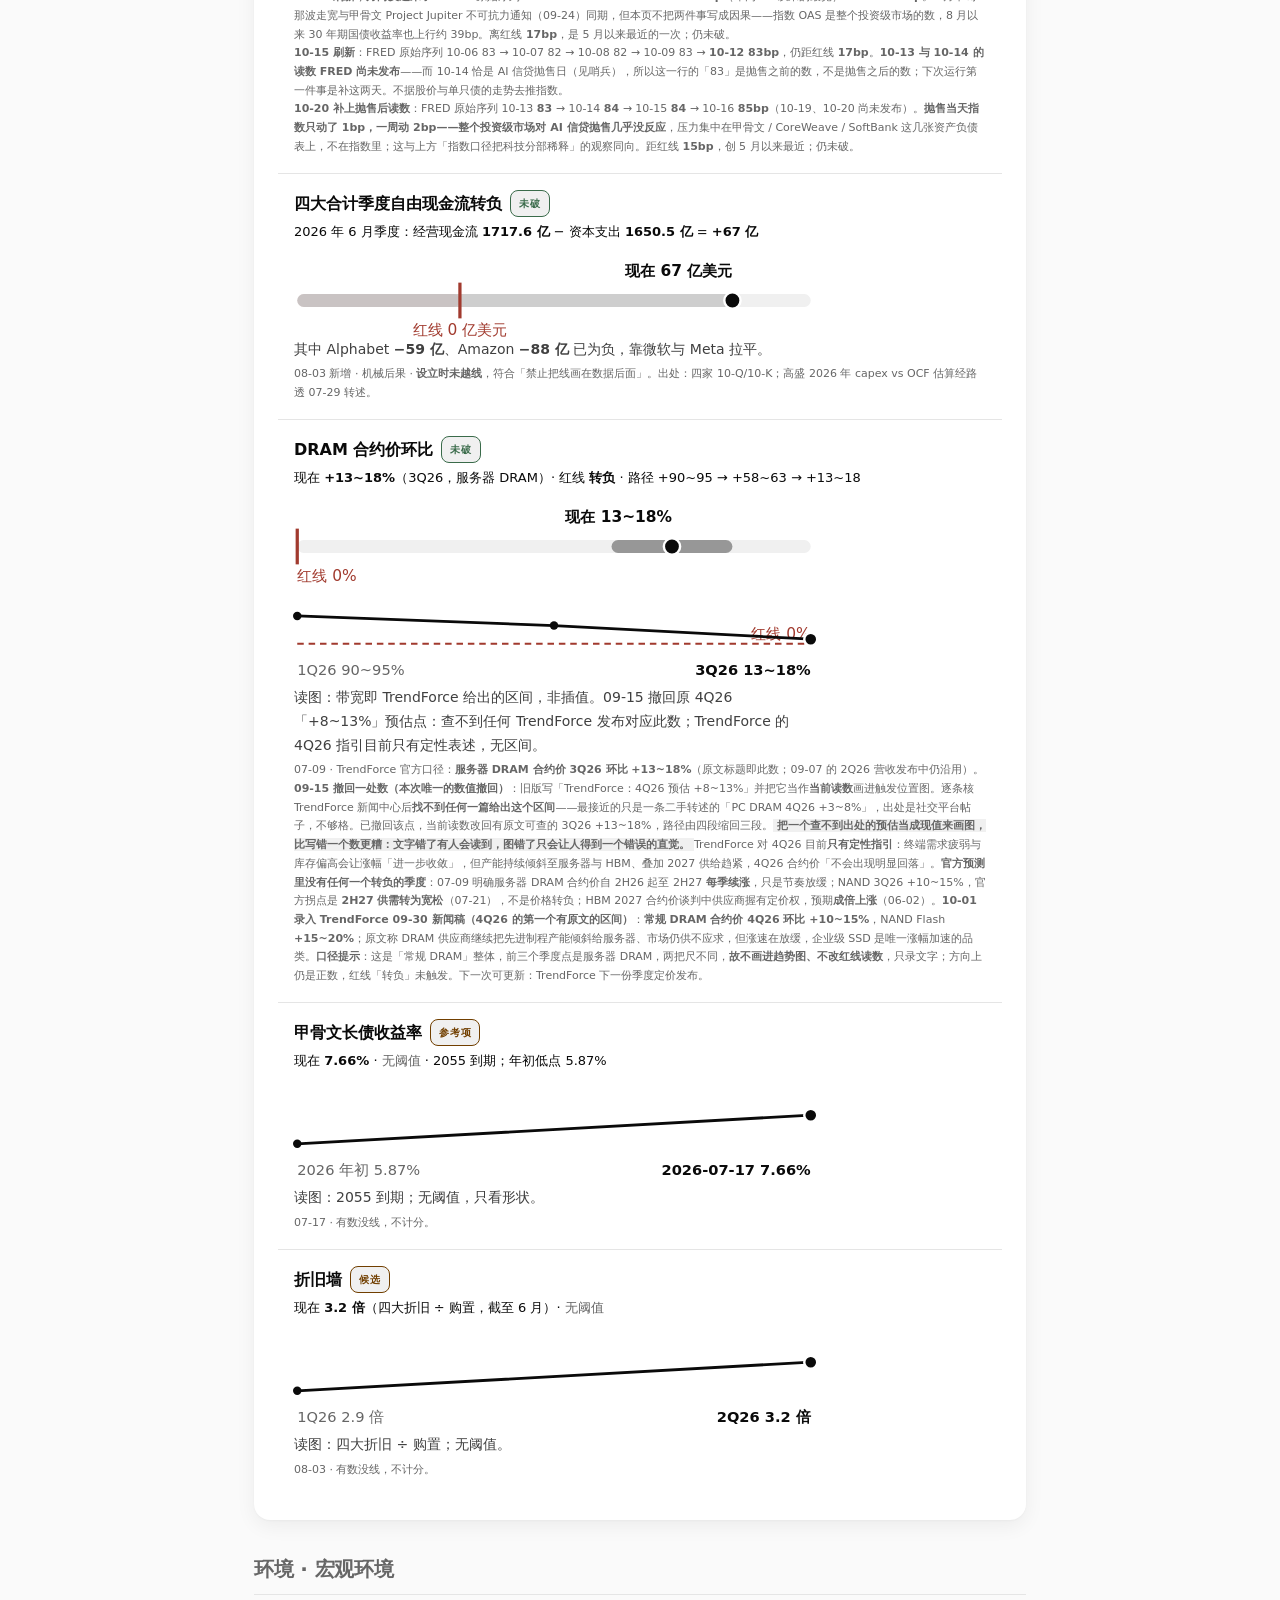
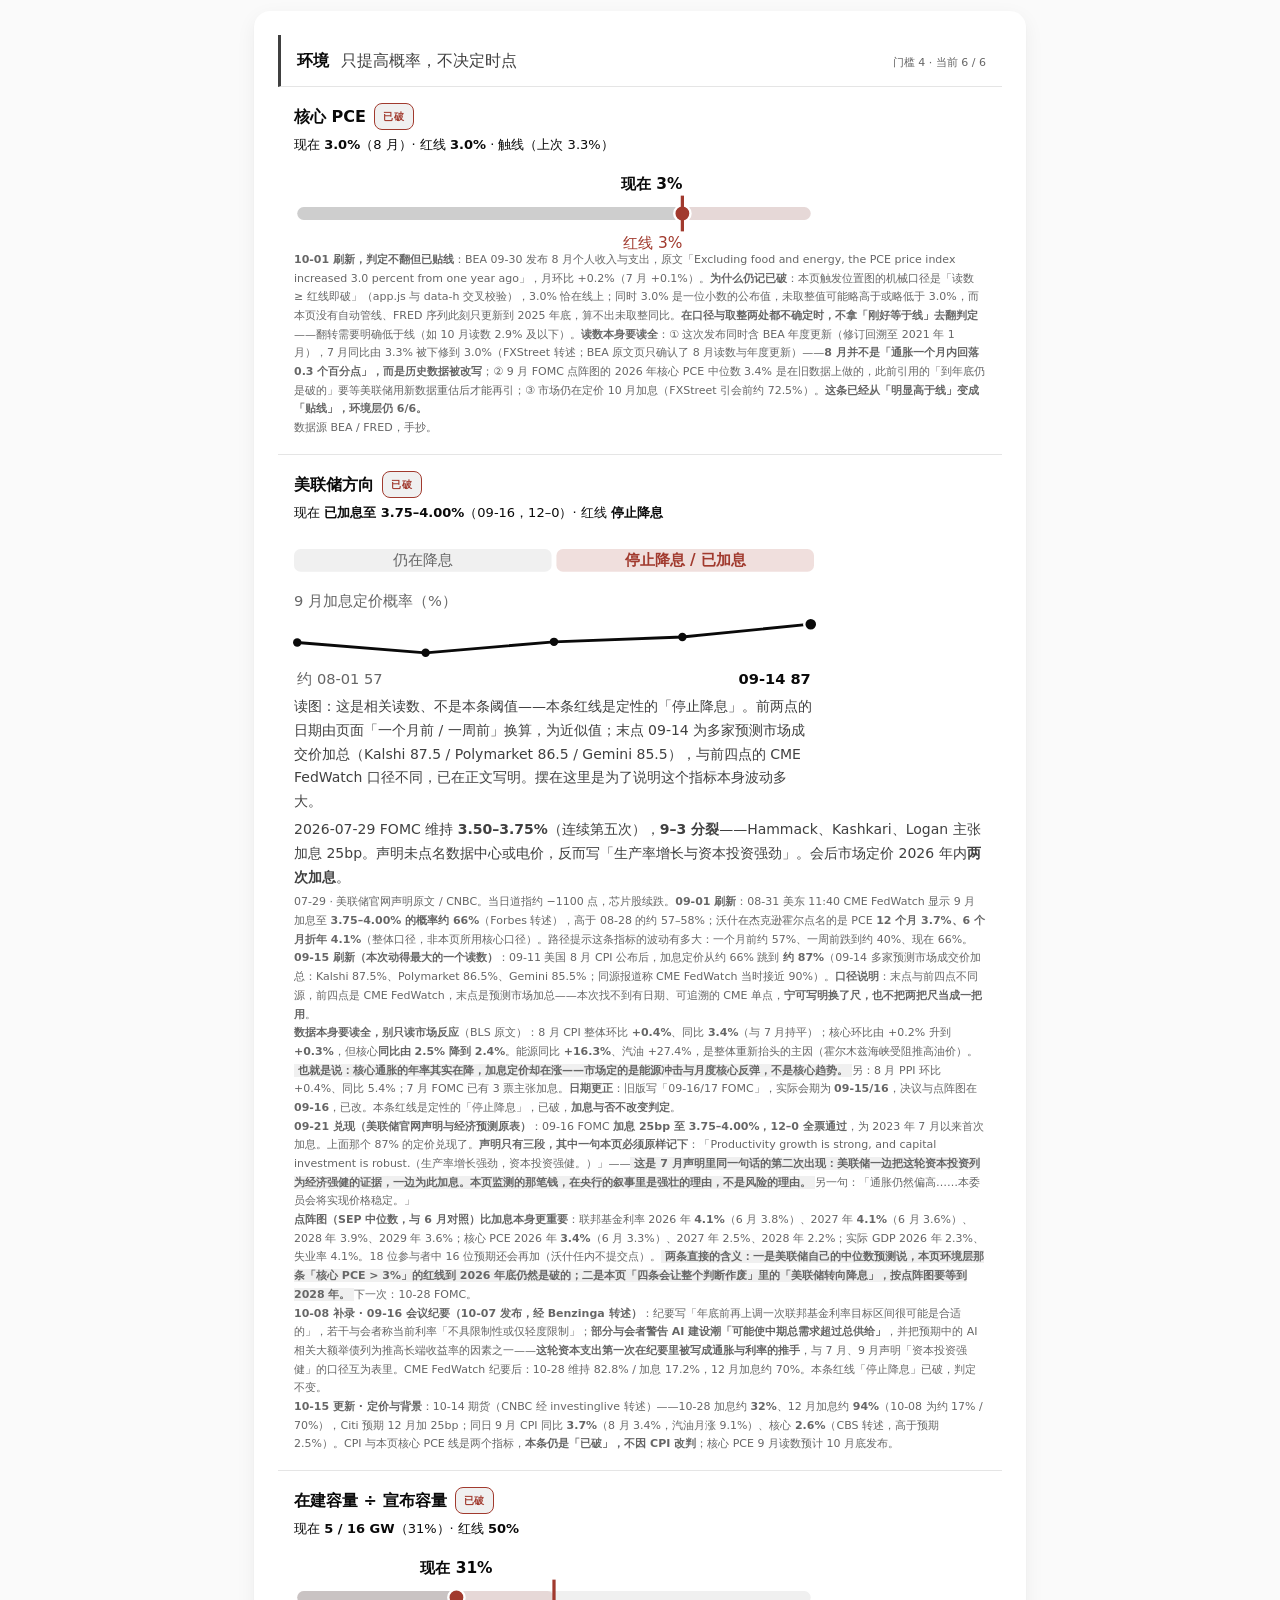
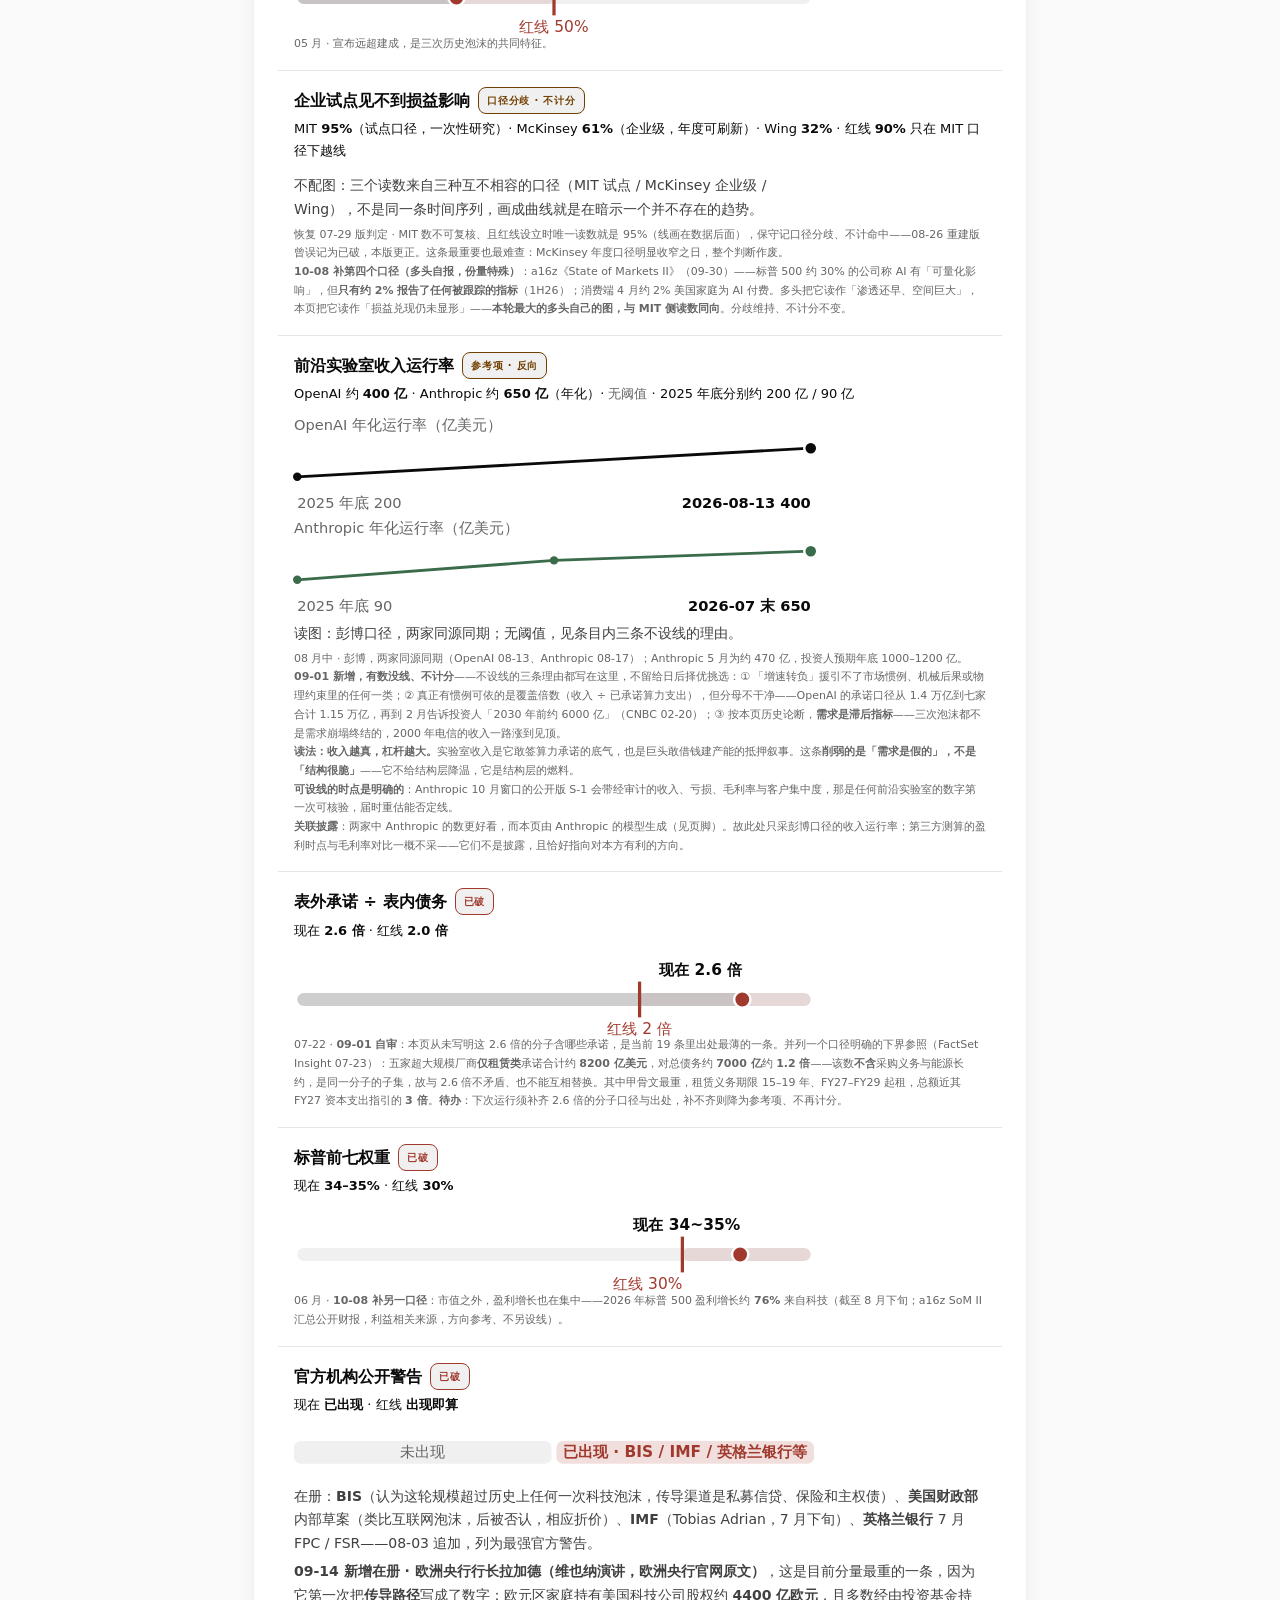
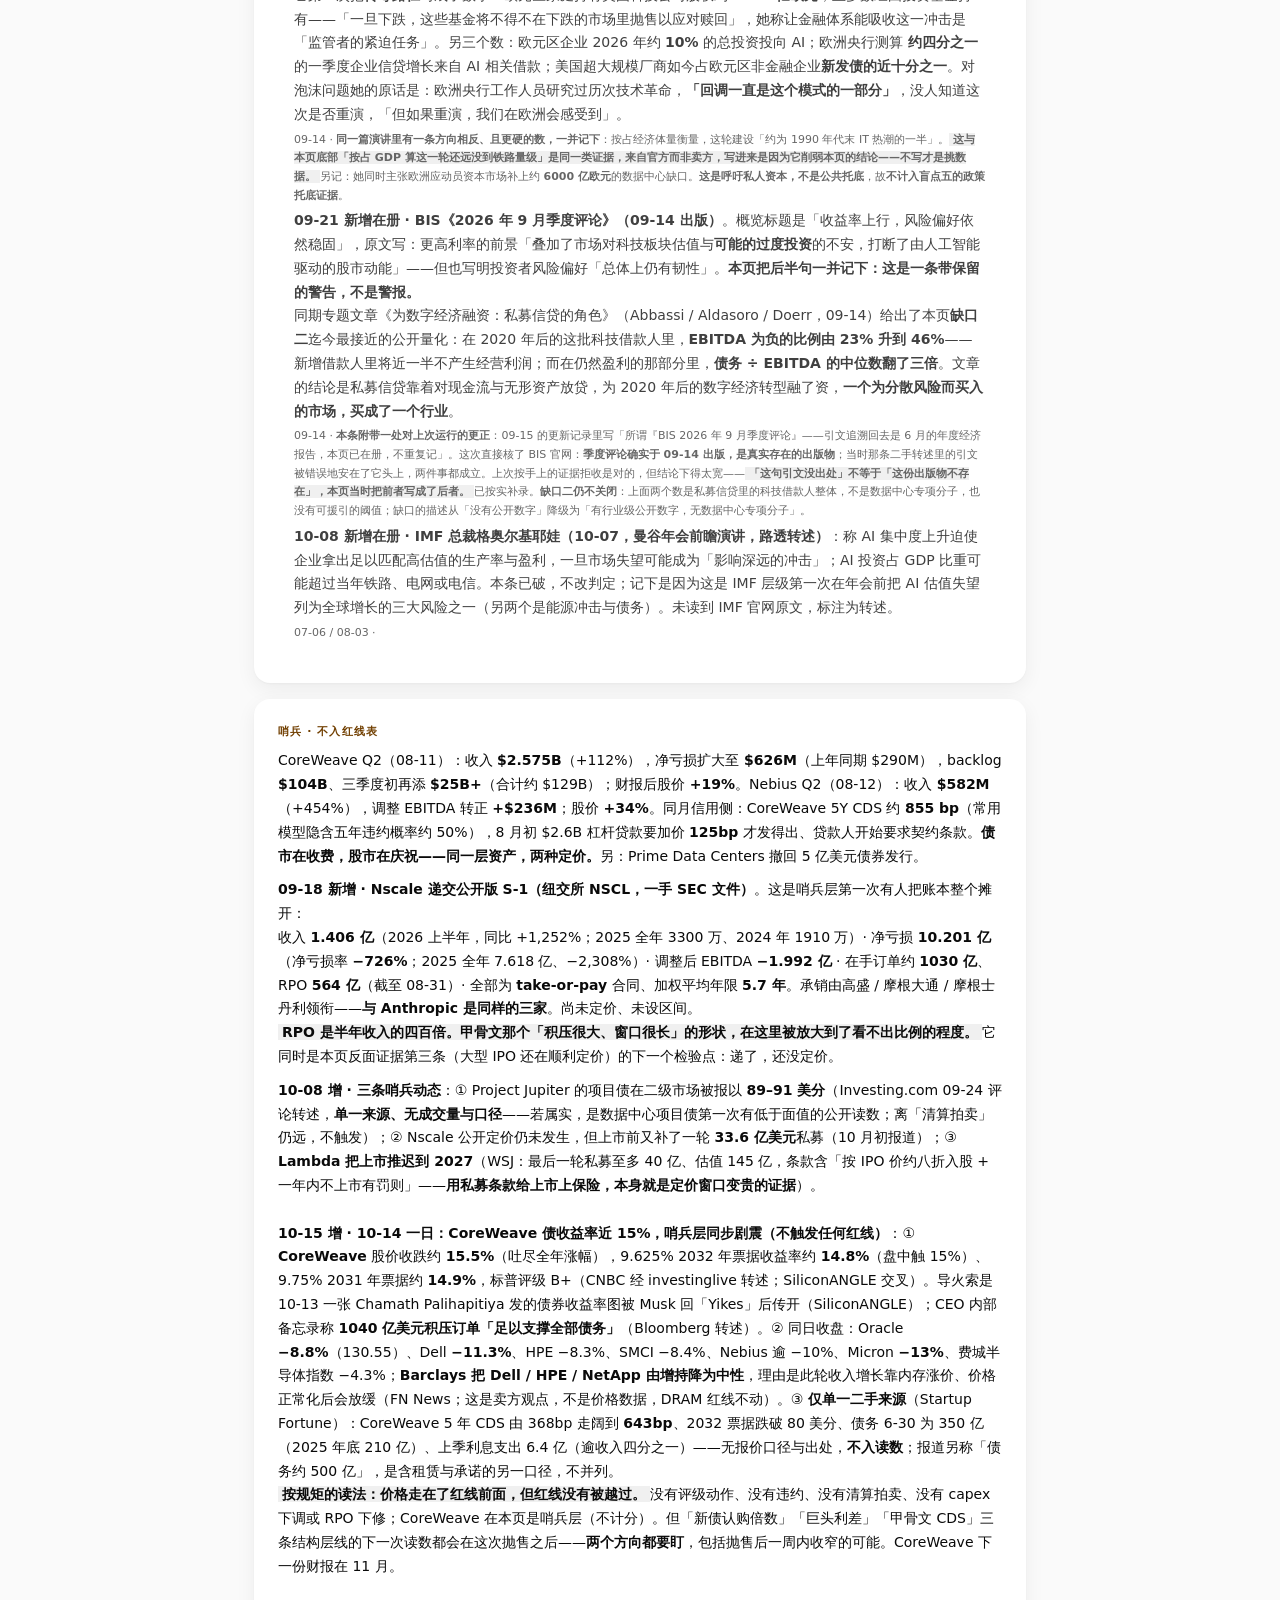
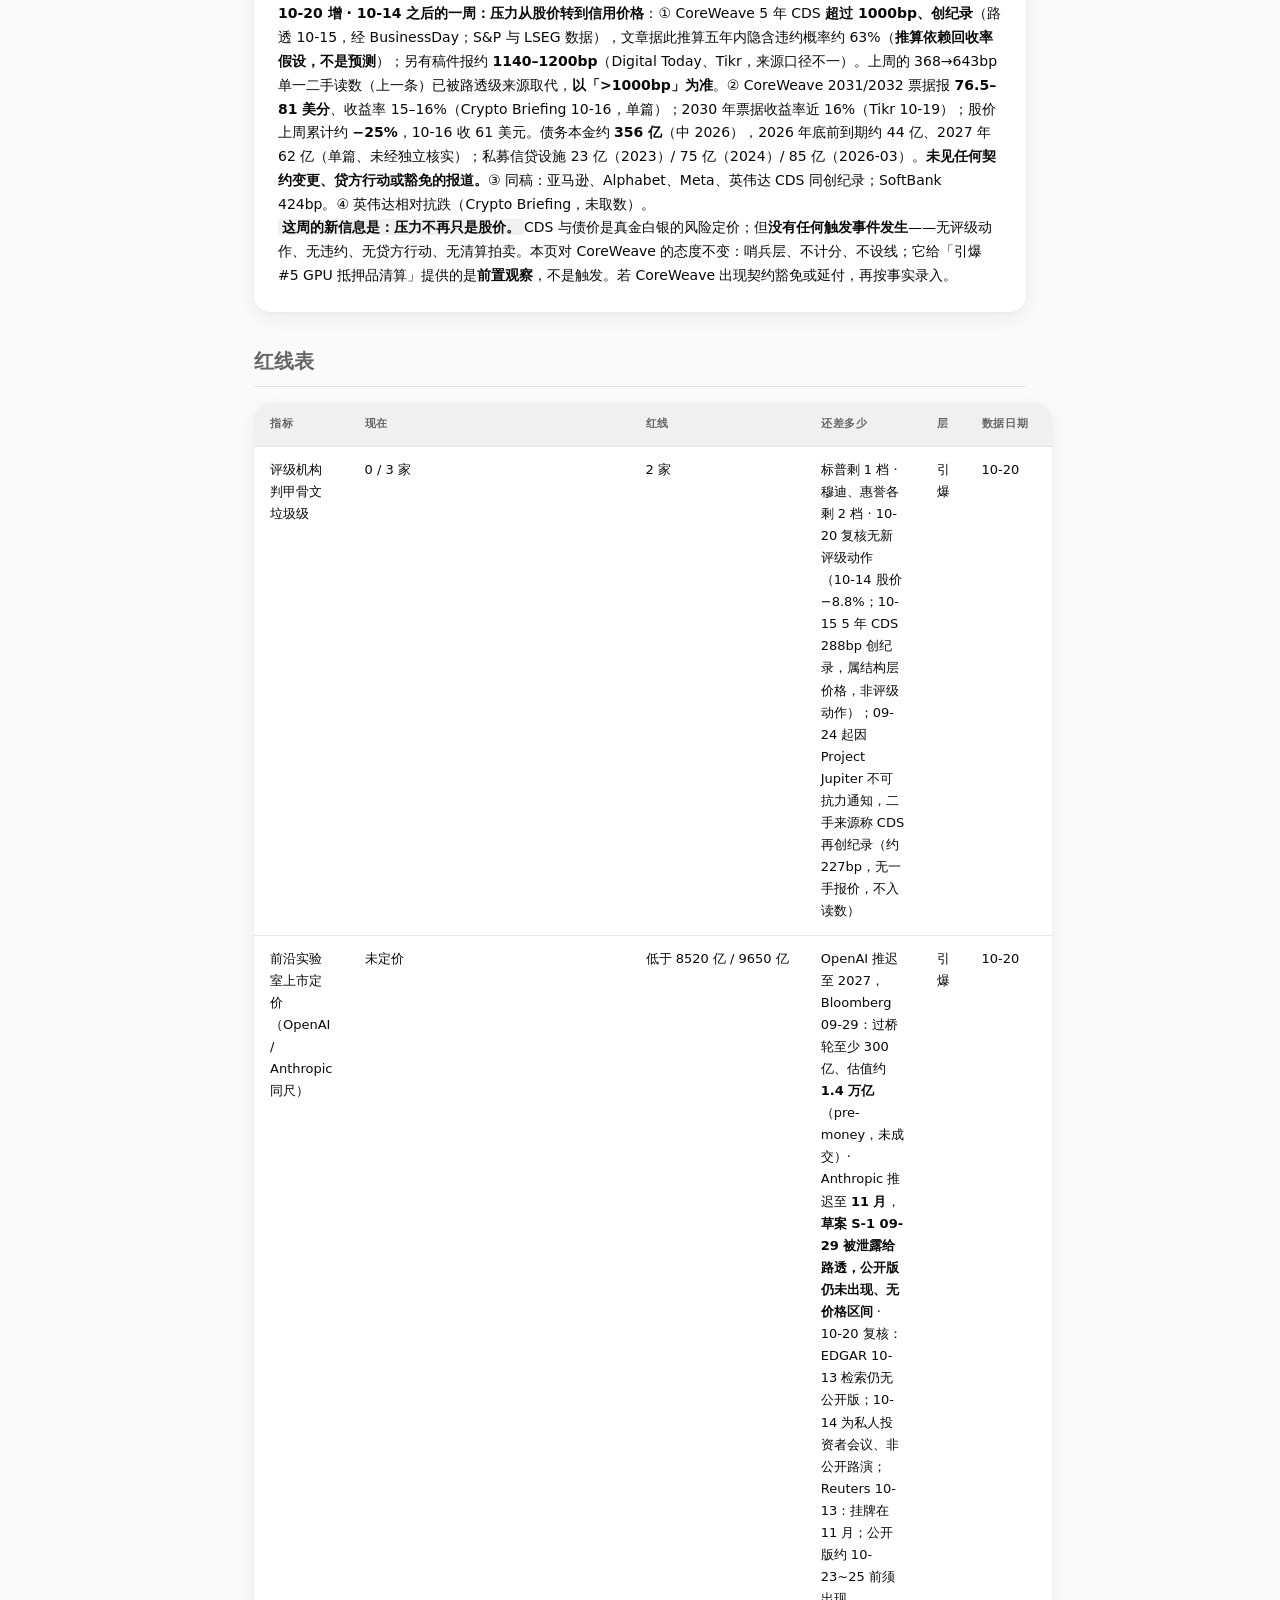
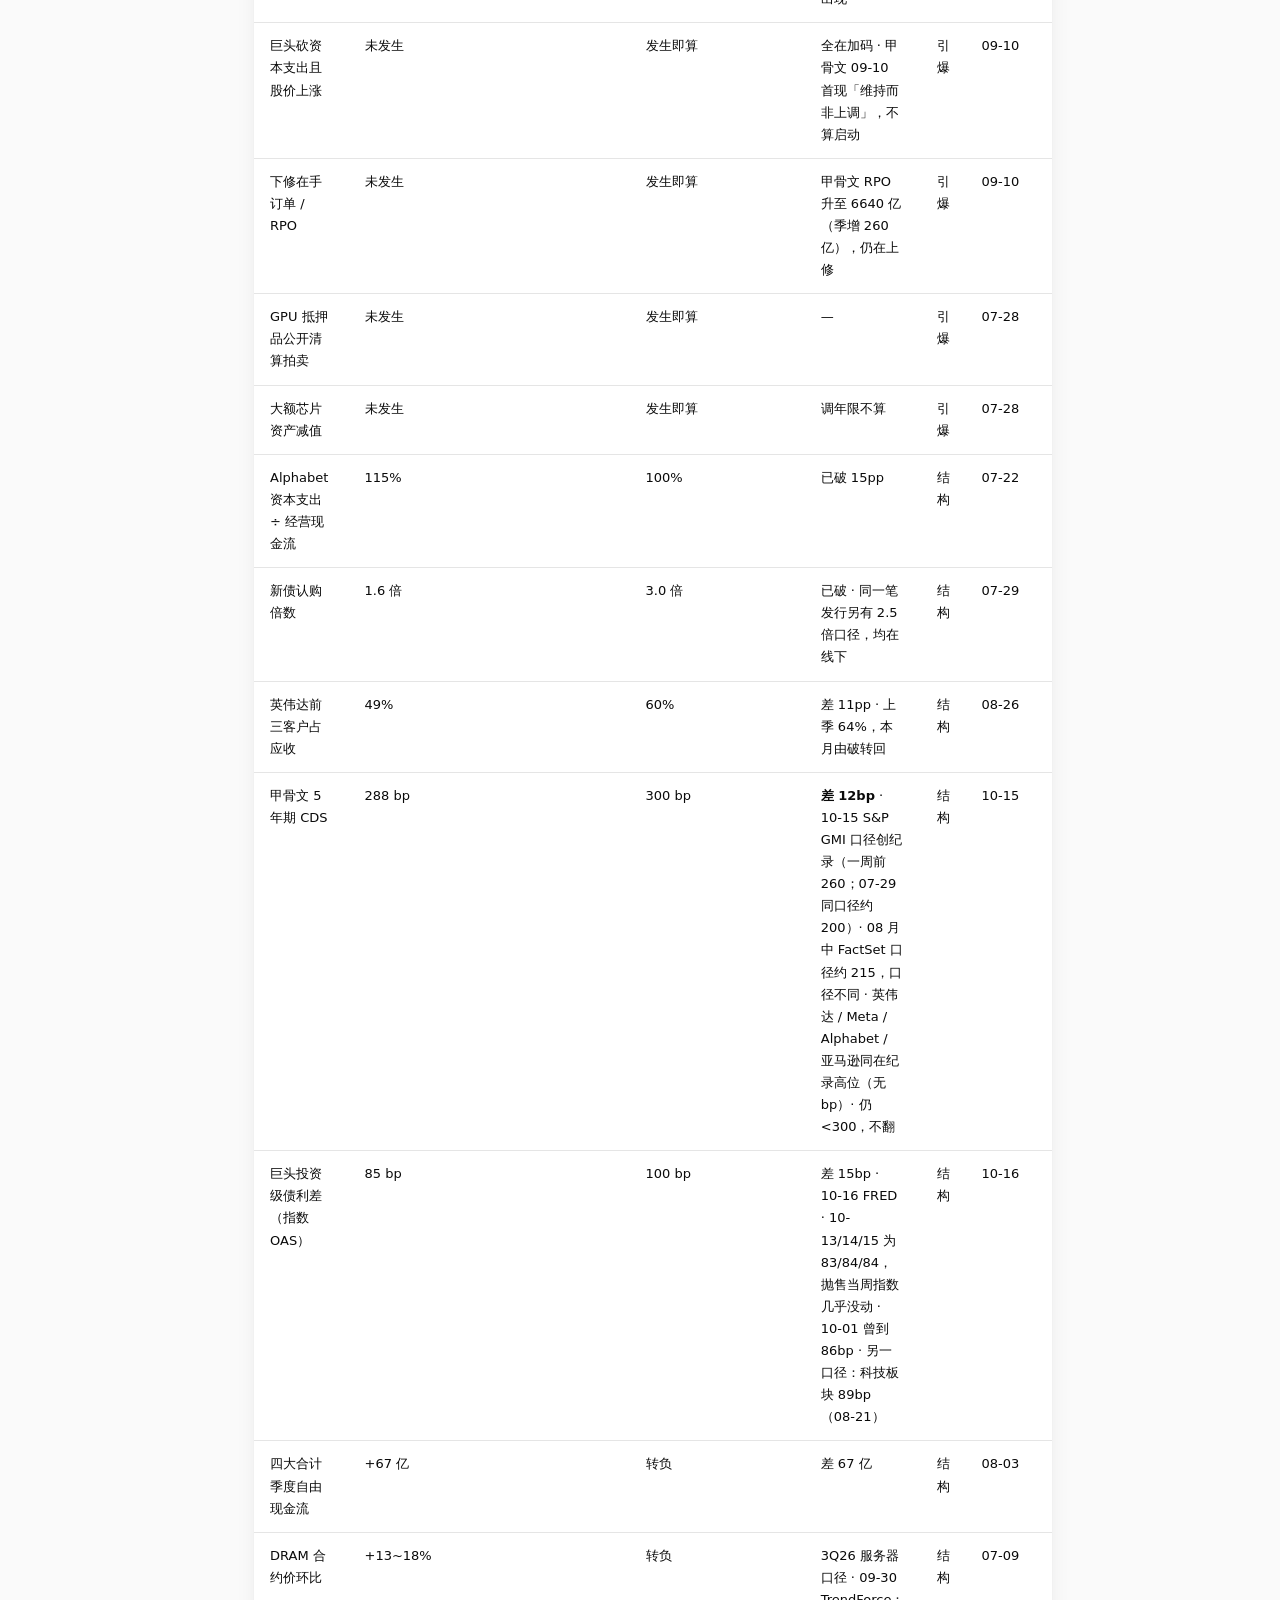
==== commit a4ce0e6a: "研究更新 2026-10-20：甲骨文 5Y CDS 288bp 创纪录（S&P GMI，距线 12bp，口径变更已写明）；OAS 85bp（距线 15bp）；CoreWeave CDS >1000b" ====
--- a/index.html
+++ b/index.html
@@ -5,7 +5,7 @@
 <meta name="viewport" content="width=device-width, initial-scale=1">
 <meta name="color-scheme" content="light">
 <title>AI 泡沫检测仪 · 19 条红线的实时记分板</title>
-<meta name="description" content="AI 泡沫监测面板：环境 / 结构 / 引爆三层，19 条计分红线。数据截至 2026-10-15。当前引爆 0/6、结构 2/7、环境 6/6。">
+<meta name="description" content="AI 泡沫监测面板：环境 / 结构 / 引爆三层，19 条计分红线。数据截至 2026-10-20。当前引爆 0/6、结构 2/7、环境 6/6。">
 <link rel="canonical" href="https://ourword.ai/ai/">
 <meta name="robots" content="index, follow, max-image-preview:large, max-snippet:-1">
 <meta name="author" content="ourword.ai">
@@ -14,18 +14,18 @@
 <meta property="og:locale" content="zh_CN">
 <meta property="og:url" content="https://ourword.ai/ai/">
 <meta property="og:title" content="AI 泡沫检测仪 · 19 条红线的实时记分板">
-<meta property="og:description" content="环境 / 结构 / 引爆三层，19 条计分红线。数据截至 2026-10-15。当前引爆 0/6、结构 2/7、环境 6/6。阈值只接受市场惯例、机械后果、物理约束。">
+<meta property="og:description" content="环境 / 结构 / 引爆三层，19 条计分红线。数据截至 2026-10-20。当前引爆 0/6、结构 2/7、环境 6/6。阈值只接受市场惯例、机械后果、物理约束。">
 <meta property="og:image" content="https://ourword.ai/ai/icon.svg">
 <meta name="twitter:card" content="summary">
 <meta name="twitter:title" content="AI 泡沫检测仪 · 19 条红线的实时记分板">
-<meta name="twitter:description" content="环境 / 结构 / 引爆三层，19 条计分红线。数据截至 2026-10-15。当前引爆 0/6、结构 2/7、环境 6/6。">
+<meta name="twitter:description" content="环境 / 结构 / 引爆三层，19 条计分红线。数据截至 2026-10-20。当前引爆 0/6、结构 2/7、环境 6/6。">
 <meta name="twitter:image" content="https://ourword.ai/ai/icon.svg">
 <link rel="icon" href="icon.svg" type="image/svg+xml">
 <link rel="stylesheet" href="styles.css">
 <script type="application/ld+json">
 {"@context":"https://schema.org","@graph":[
 {"@type":"WebSite","@id":"https://ourword.ai/ai/#website","url":"https://ourword.ai/ai/","name":"AI 泡沫检测仪","inLanguage":"zh-CN"},
-{"@type":"WebPage","@id":"https://ourword.ai/ai/#webpage","url":"https://ourword.ai/ai/","name":"AI 泡沫检测仪 · 19 条红线的实时记分板","isPartOf":{"@id":"https://ourword.ai/ai/#website"},"inLanguage":"zh-CN","datePublished":"2026-07-28","dateModified":"2026-10-15","description":"AI 泡沫监测面板：环境 / 结构 / 引爆三层，19 条计分红线。数据截至 2026-10-15。当前引爆 0/6、结构 2/7、环境 6/6。","about":[{"@type":"Thing","name":"AI 资本支出"},{"@type":"Thing","name":"信用利差"},{"@type":"Thing","name":"资产泡沫"}]}
+{"@type":"WebPage","@id":"https://ourword.ai/ai/#webpage","url":"https://ourword.ai/ai/","name":"AI 泡沫检测仪 · 19 条红线的实时记分板","isPartOf":{"@id":"https://ourword.ai/ai/#website"},"inLanguage":"zh-CN","datePublished":"2026-07-28","dateModified":"2026-10-20","description":"AI 泡沫监测面板：环境 / 结构 / 引爆三层，19 条计分红线。数据截至 2026-10-20。当前引爆 0/6、结构 2/7、环境 6/6。","about":[{"@type":"Thing","name":"AI 资本支出"},{"@type":"Thing","name":"信用利差"},{"@type":"Thing","name":"资产泡沫"}]}
 ]}
 </script>
 <script async src="https://www.googletagmanager.com/gtag/js?id=G-DHD3WEXQ8T"></script>
@@ -34,9 +34,9 @@
 <body>
 <div id="boot" class="wrap">
 <h1>AI 泡沫检测仪</h1>
-<p class="sub">数据截至 2026-10-15（美东）· 19 条计分红线（另 5 条阈值待定不计分）· 每行标了数据日期</p>
+<p class="sub">数据截至 2026-10-20（美东）· 19 条计分红线（另 5 条阈值待定不计分）· 每行标了数据日期</p>
 <p>监测条件分三层。<b>引爆</b>是触发事件，一条发生就够，当前 <b>0 / 6</b>。<b>结构</b>是金融结构脆弱度，门槛 3 条，当前 <b>2 / 7</b>（08-31 因英伟达前三客户占应收由 64% 回落至 49% 降档，跌破门槛；10-15 复核仍为 2/7）。<b>环境</b>只提高概率、不决定时点，门槛 4 条，当前 <b>6 / 6</b> 已破（10-01 核心 PCE 回落到 3.0%、贴线，仍按「≥线即破」记已破），另有 1 条口径分歧不计分。</p>
-<p>已破的红线包括：核心 PCE 3.0%（红线 3.0%，贴线）、美联储 09-16 加息 25bp 至 3.75–4.00%（12–0 全票，2023 年 7 月以来首次）、在建容量仅为宣布容量的 31%（红线 50%）、表外承诺 ÷ 表内债务 2.6 倍（红线 2.0 倍）、标普前七权重 34–35%（红线 30%）、官方机构公开警告已出现、Alphabet 资本支出 ÷ 经营现金流 115%（红线 100%）、新债认购倍数 1.6 倍（红线 3.0 倍）。未破但在移动的：甲骨文 5 年期 CDS 约 215bp（红线 300bp）、巨头投资级债利差 83bp 指数 OAS（FRED 10-12，红线 100bp；10-13/14 读数未发布）、四大合计季度自由现金流 +67 亿美元（红线转负）、DRAM 合约价环比 +13~18%（红线转负）。10-14 单日：CoreWeave 债收益率近 15%、股价 −15.5%，甲骨文 −8.8%，属哨兵层价格事件，未触发任何红线（无评级动作、违约、清算、capex 下调）。</p>
+<p>已破的红线包括：核心 PCE 3.0%（红线 3.0%，贴线）、美联储 09-16 加息 25bp 至 3.75–4.00%（12–0 全票，2023 年 7 月以来首次）、在建容量仅为宣布容量的 31%（红线 50%）、表外承诺 ÷ 表内债务 2.6 倍（红线 2.0 倍）、标普前七权重 34–35%（红线 30%）、官方机构公开警告已出现、Alphabet 资本支出 ÷ 经营现金流 115%（红线 100%）、新债认购倍数 1.6 倍（红线 3.0 倍）。未破但在移动的：甲骨文 5 年期 CDS 288bp（S&amp;P GMI 10-15 创纪录，红线 300bp，差 12bp）、巨头投资级债利差 85bp 指数 OAS（FRED 10-16，红线 100bp，差 15bp）、四大合计季度自由现金流 +67 亿美元（红线转负）、DRAM 合约价环比 +13~18%（红线转负）。10-14 单日：CoreWeave 债收益率近 15%、股价 −15.5%，甲骨文 −8.8%；10-15 CoreWeave 5 年 CDS 超 1000bp 创纪录。均属价格事件，未触发任何红线（无评级动作、违约、清算、capex 下调）。</p>
 <p>规矩：阈值只接受市场惯例、机械后果、物理约束三类依据；禁止把线画在数据后面；计数与点状图由脚本核算、不手改；没有可靠来源就不改数、不翻判定、不加红线。不构成投资建议。</p>
 <p class="sm">正文分块加载中。若长时间停留在本页，说明浏览器未能加载正文文件。<a href="body-1.html">引爆层</a> · <a href="body-2.html">结构层与环境层</a> · <a href="body-3.html">红线表与日期</a> · <a href="body-4.html">历史对照与更新记录</a></p>
 <noscript><p class="sm"><b>本页正文需要 JavaScript 才能完整呈现。</b>以上为摘要；分块正文可直接访问上方四个链接。</p></noscript>
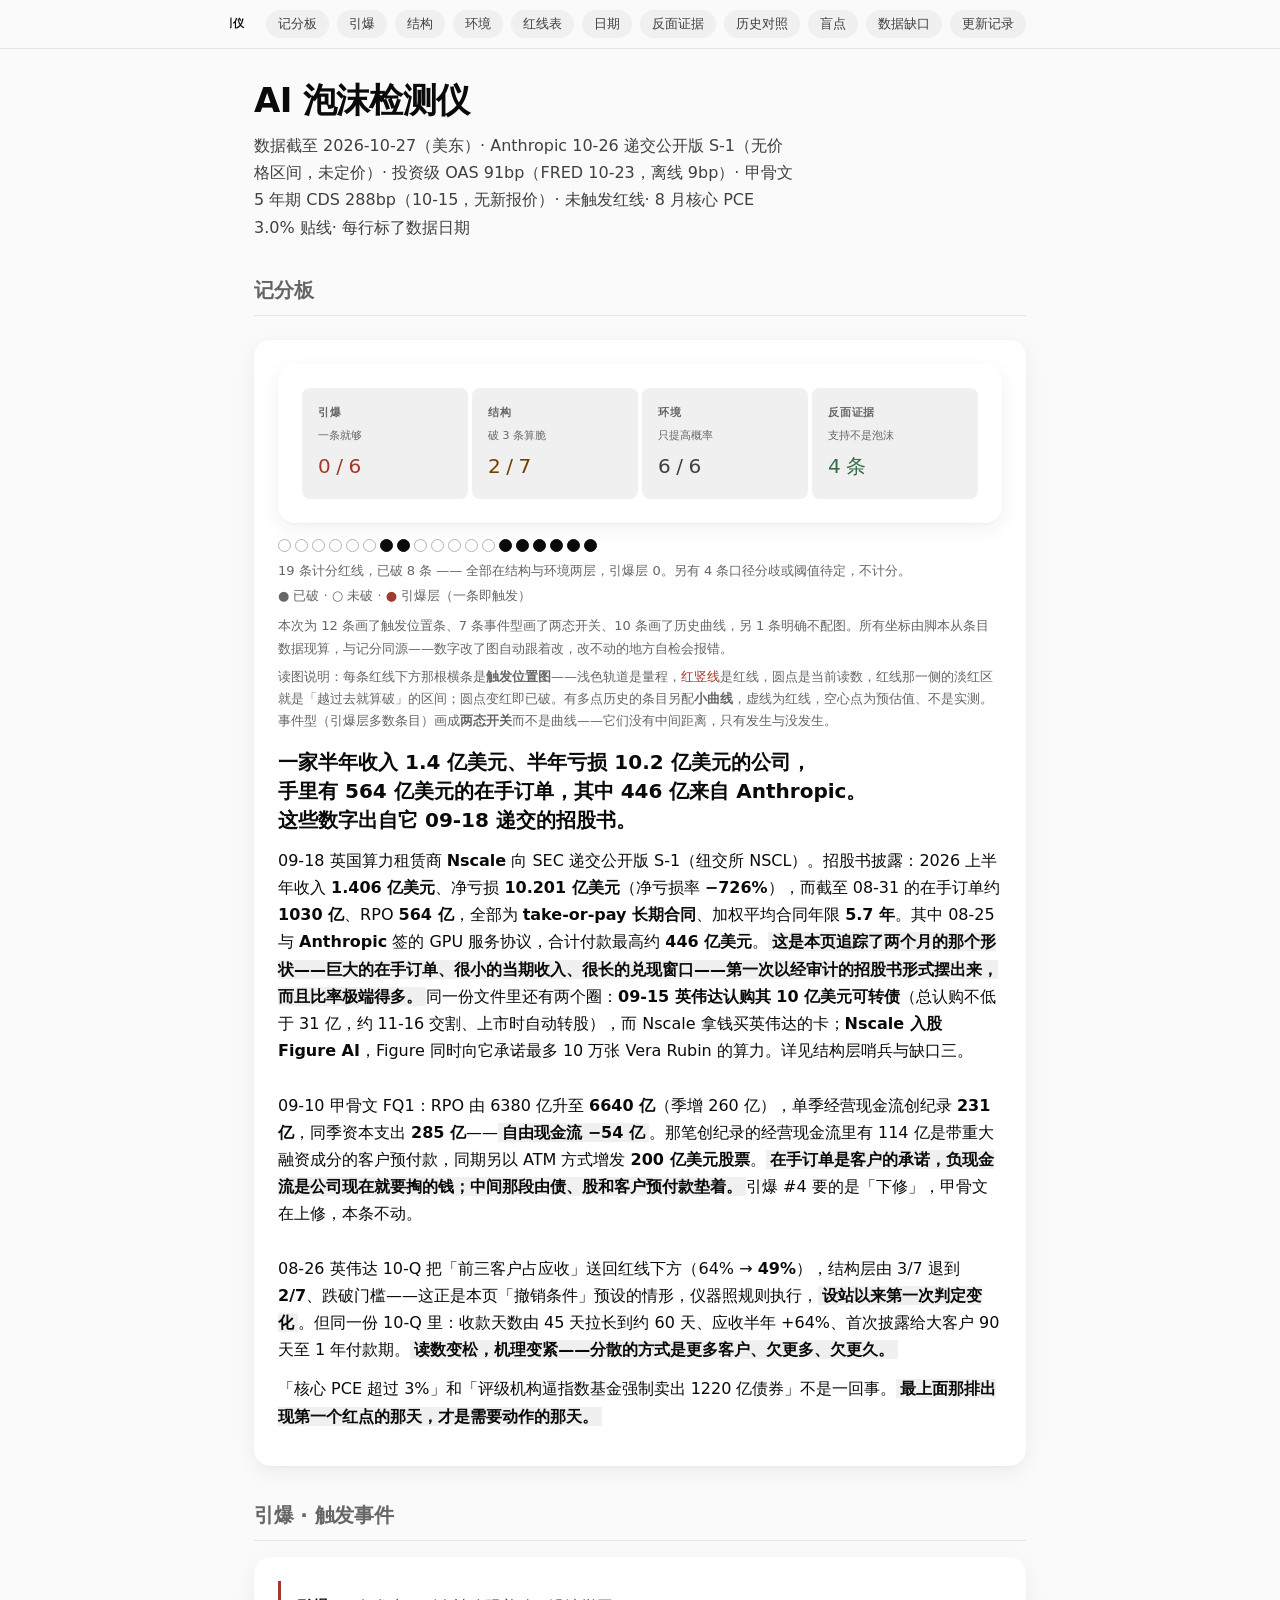
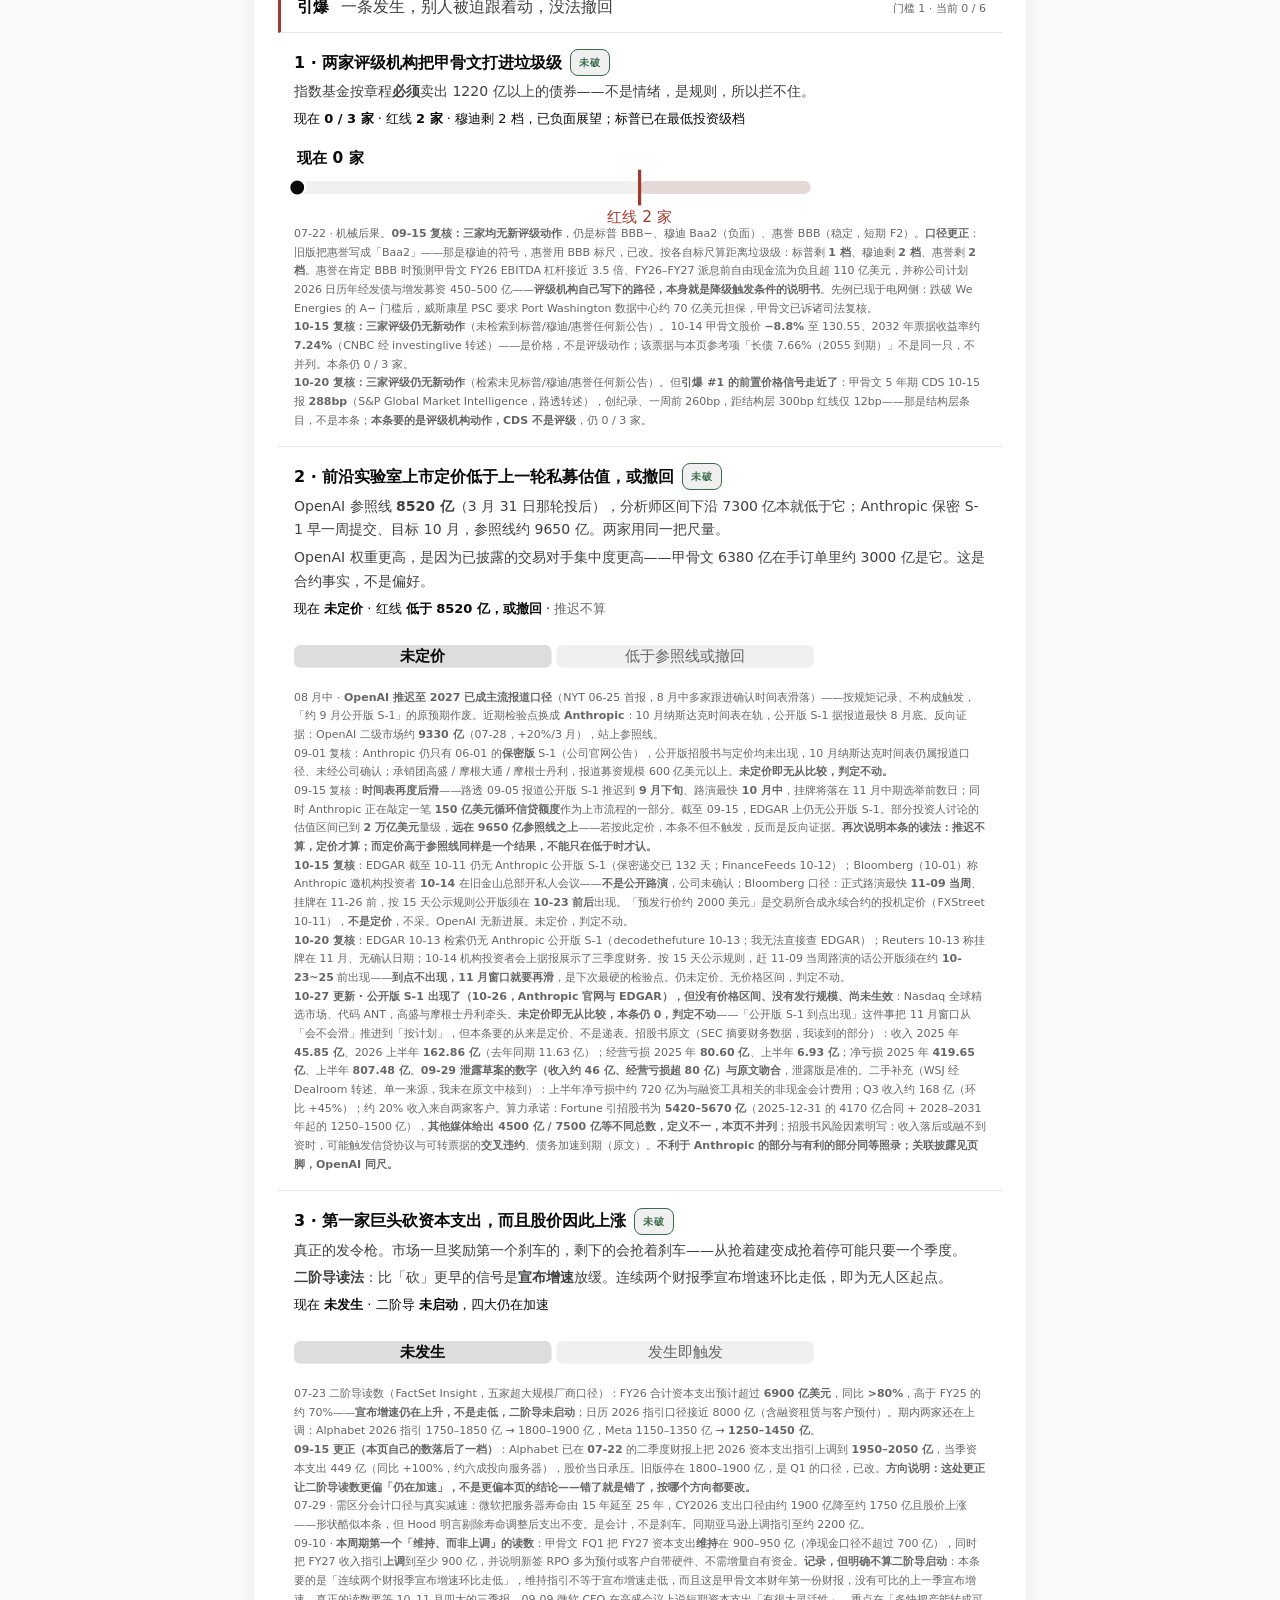
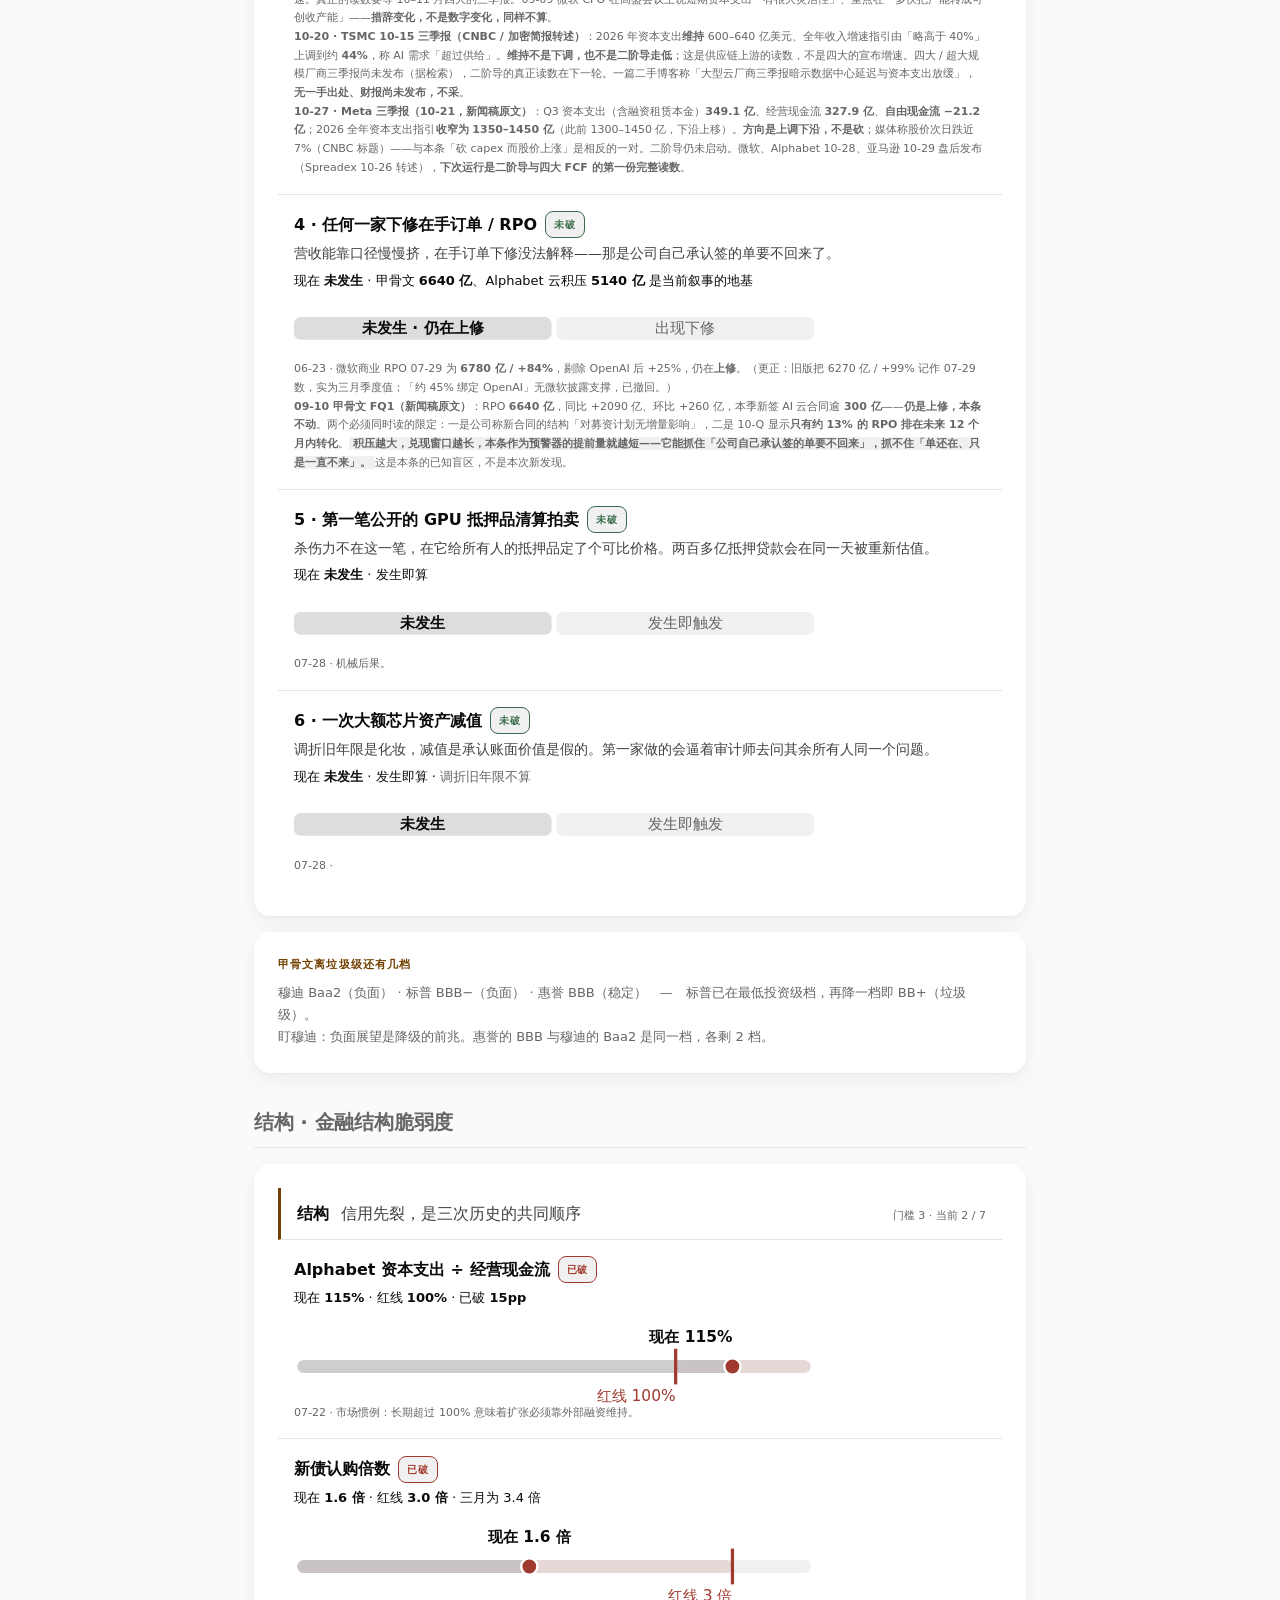
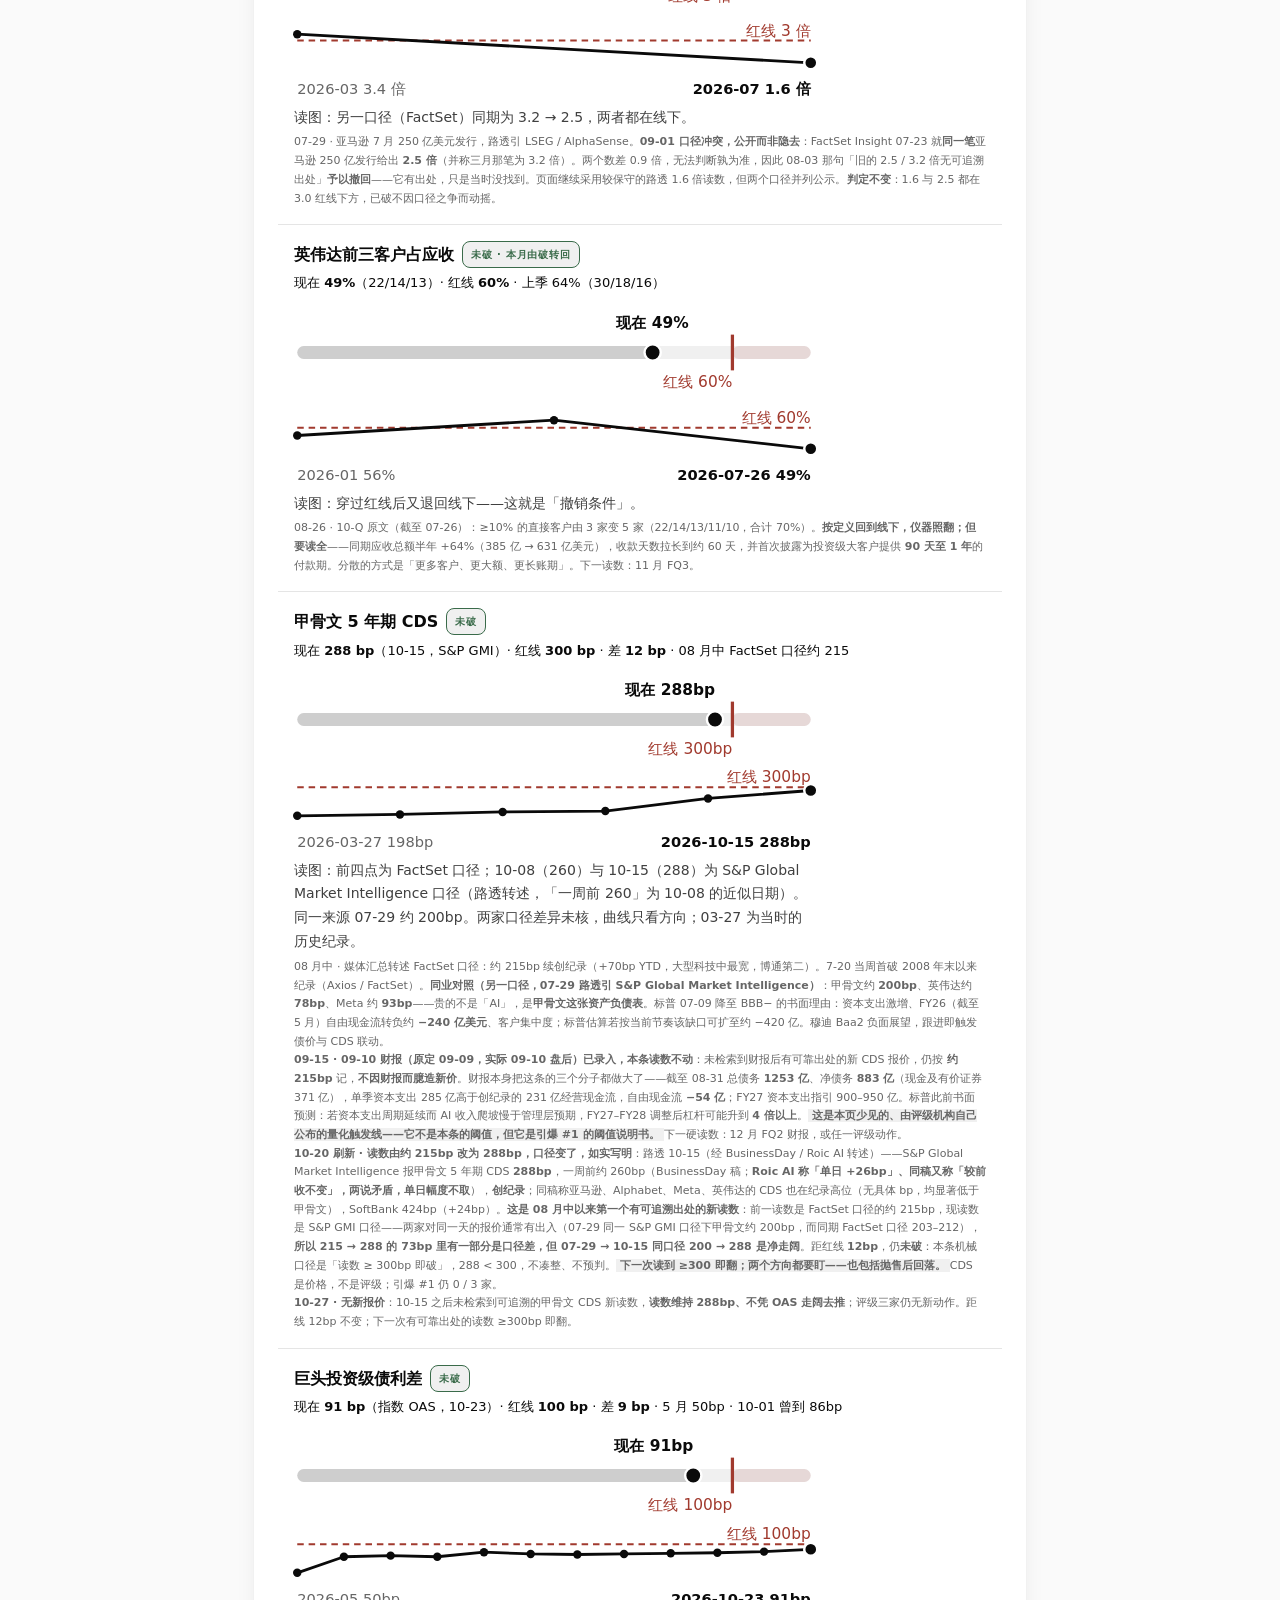
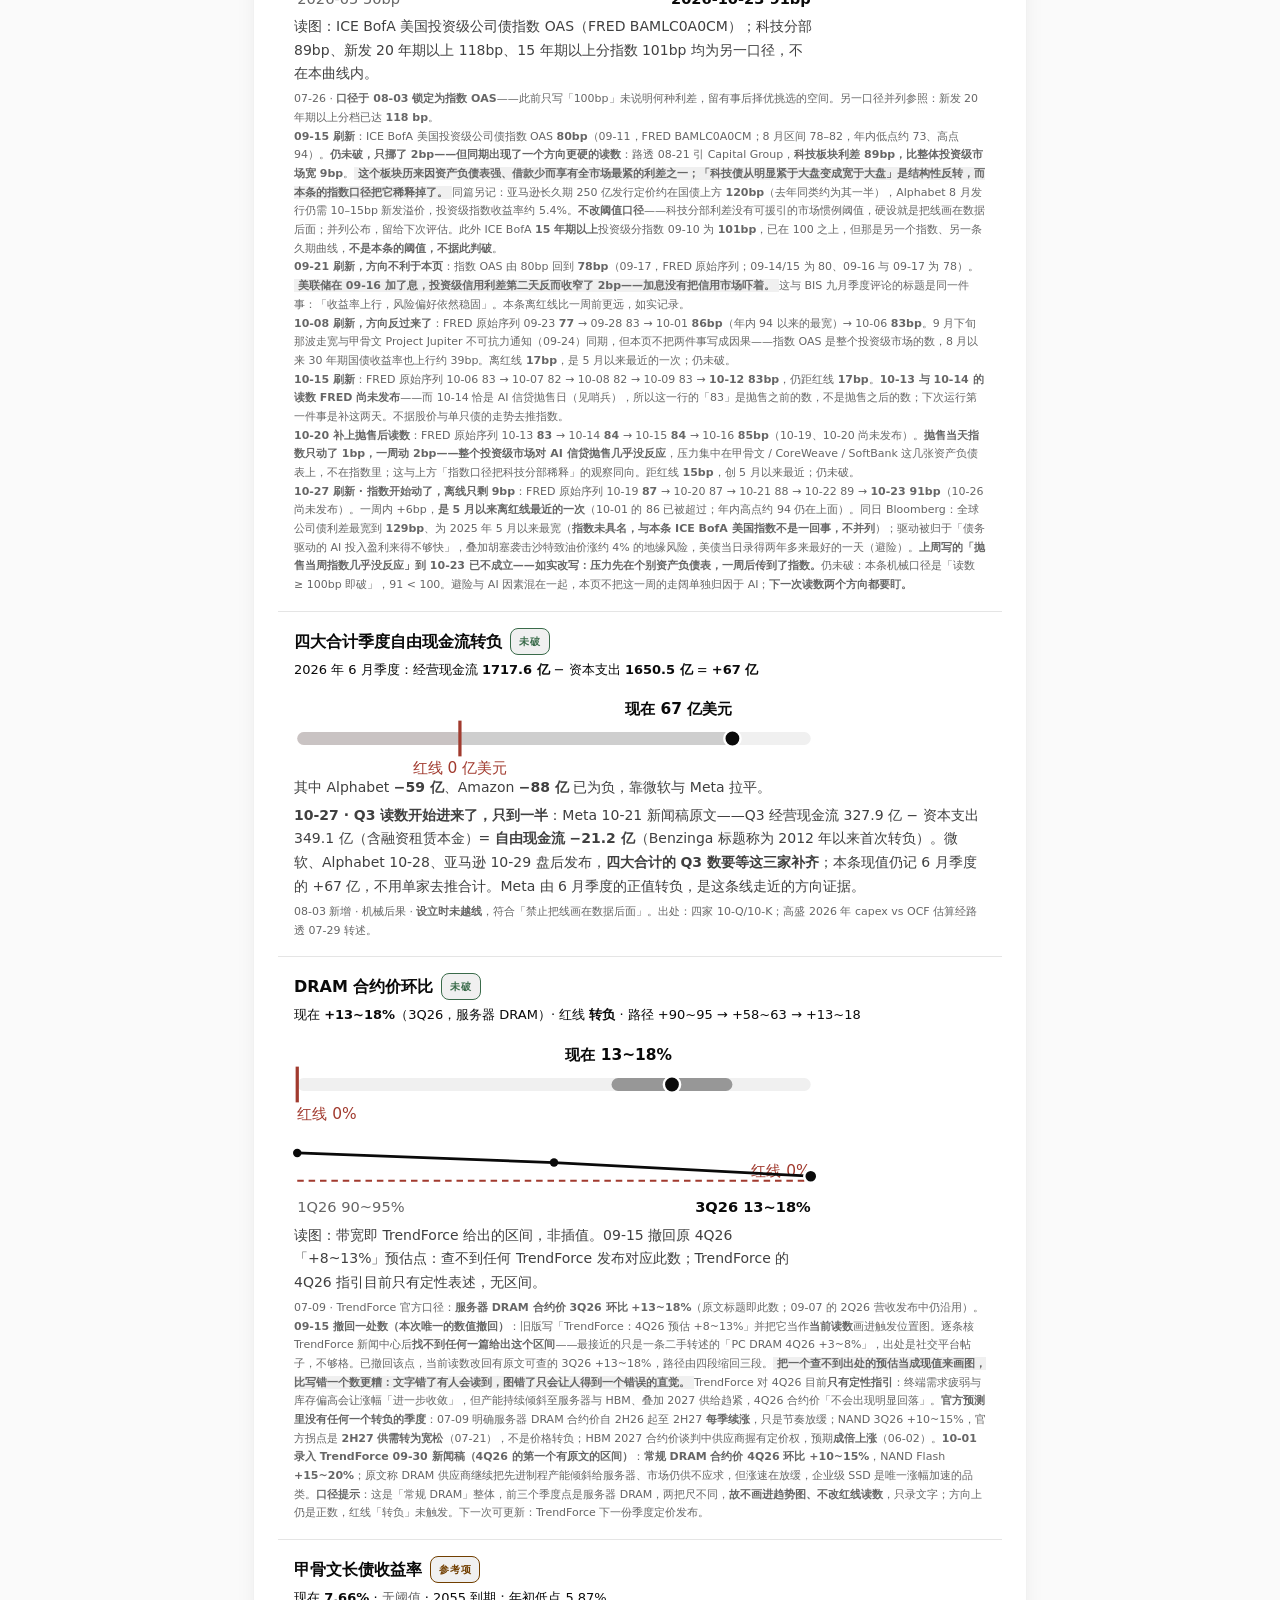
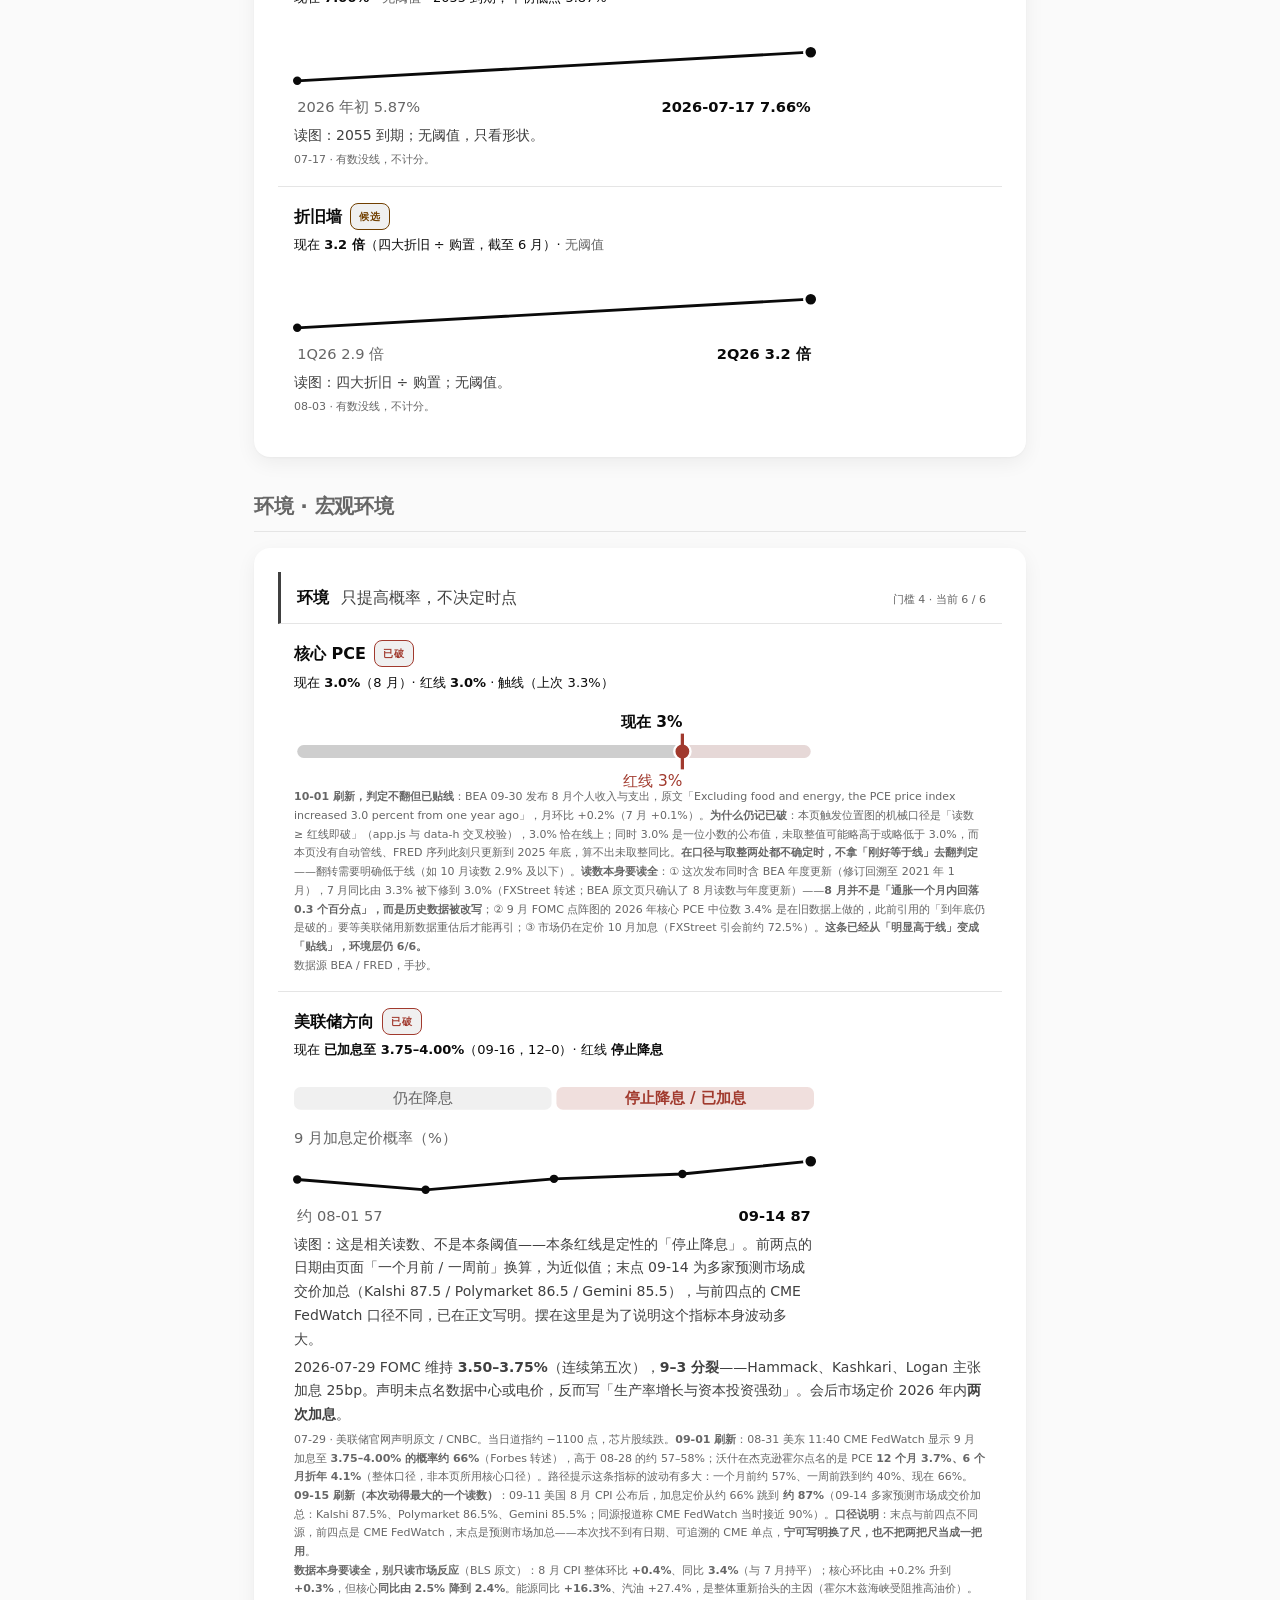
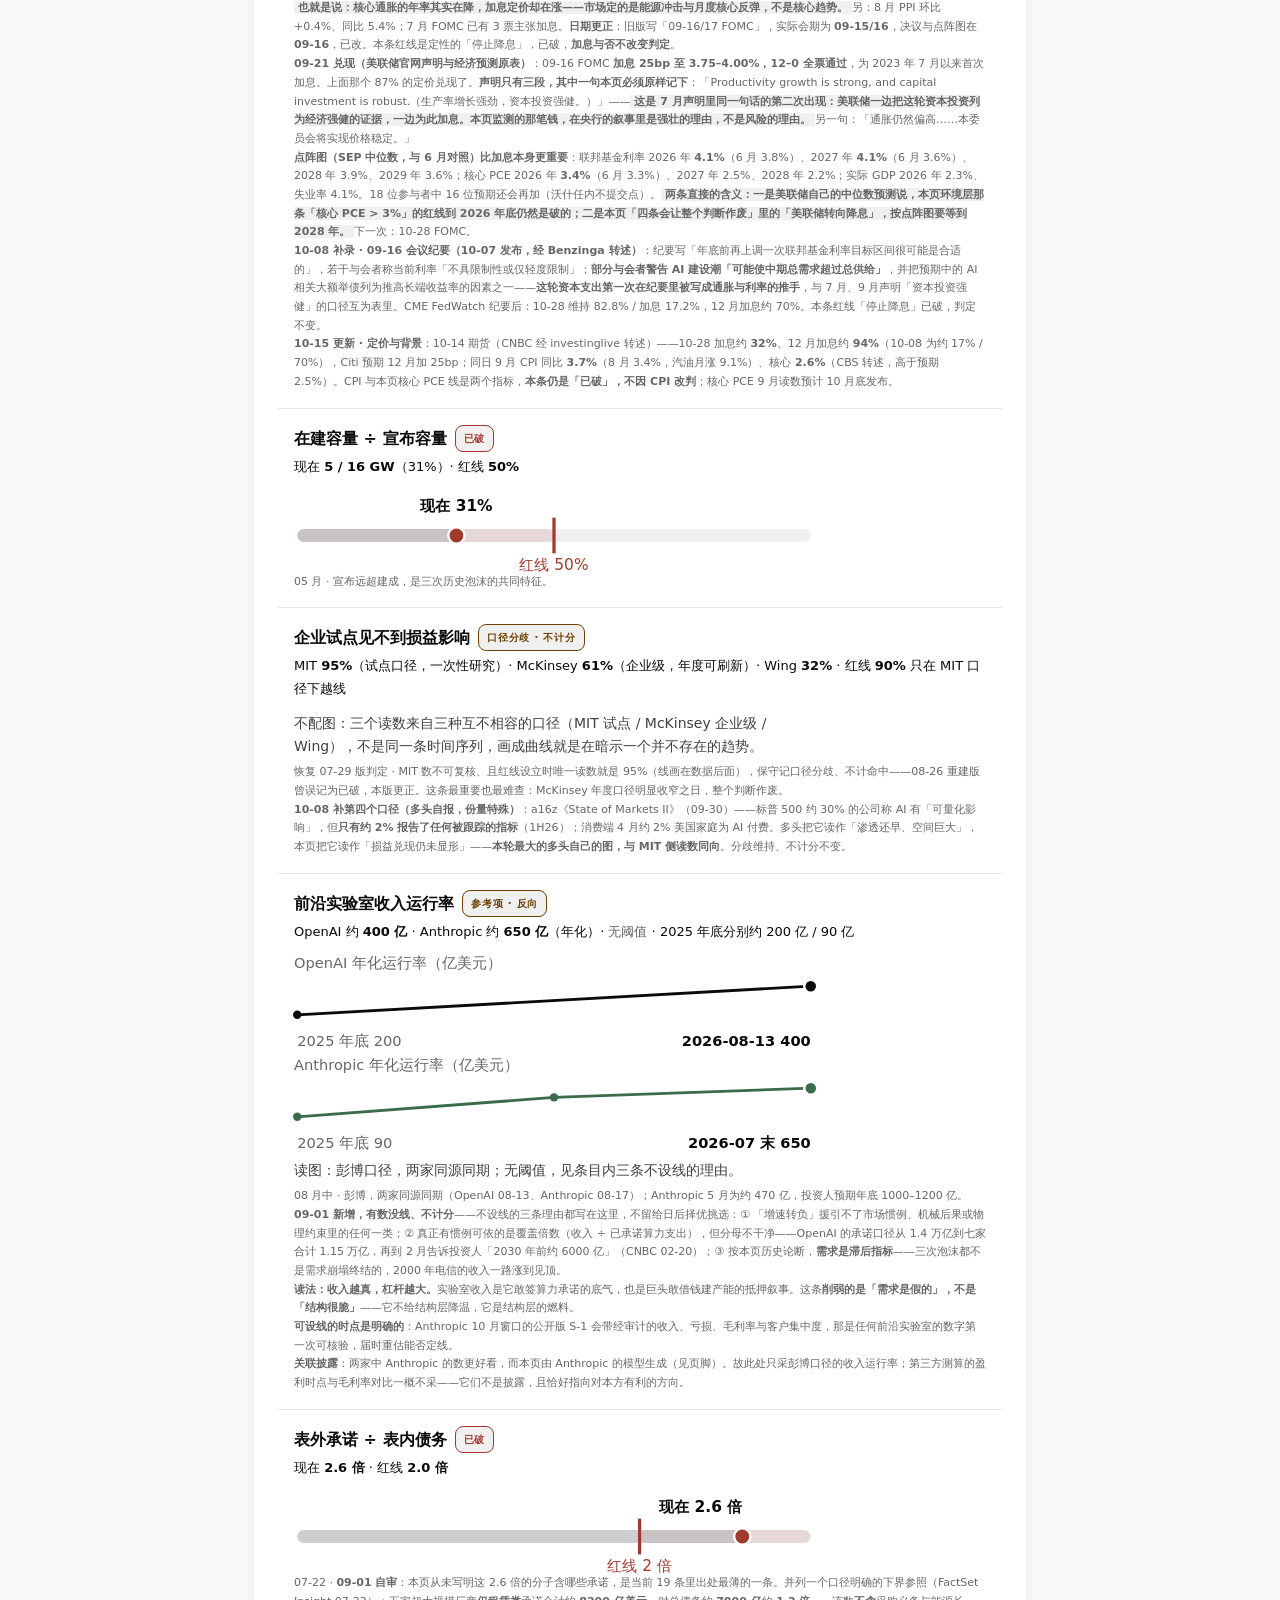
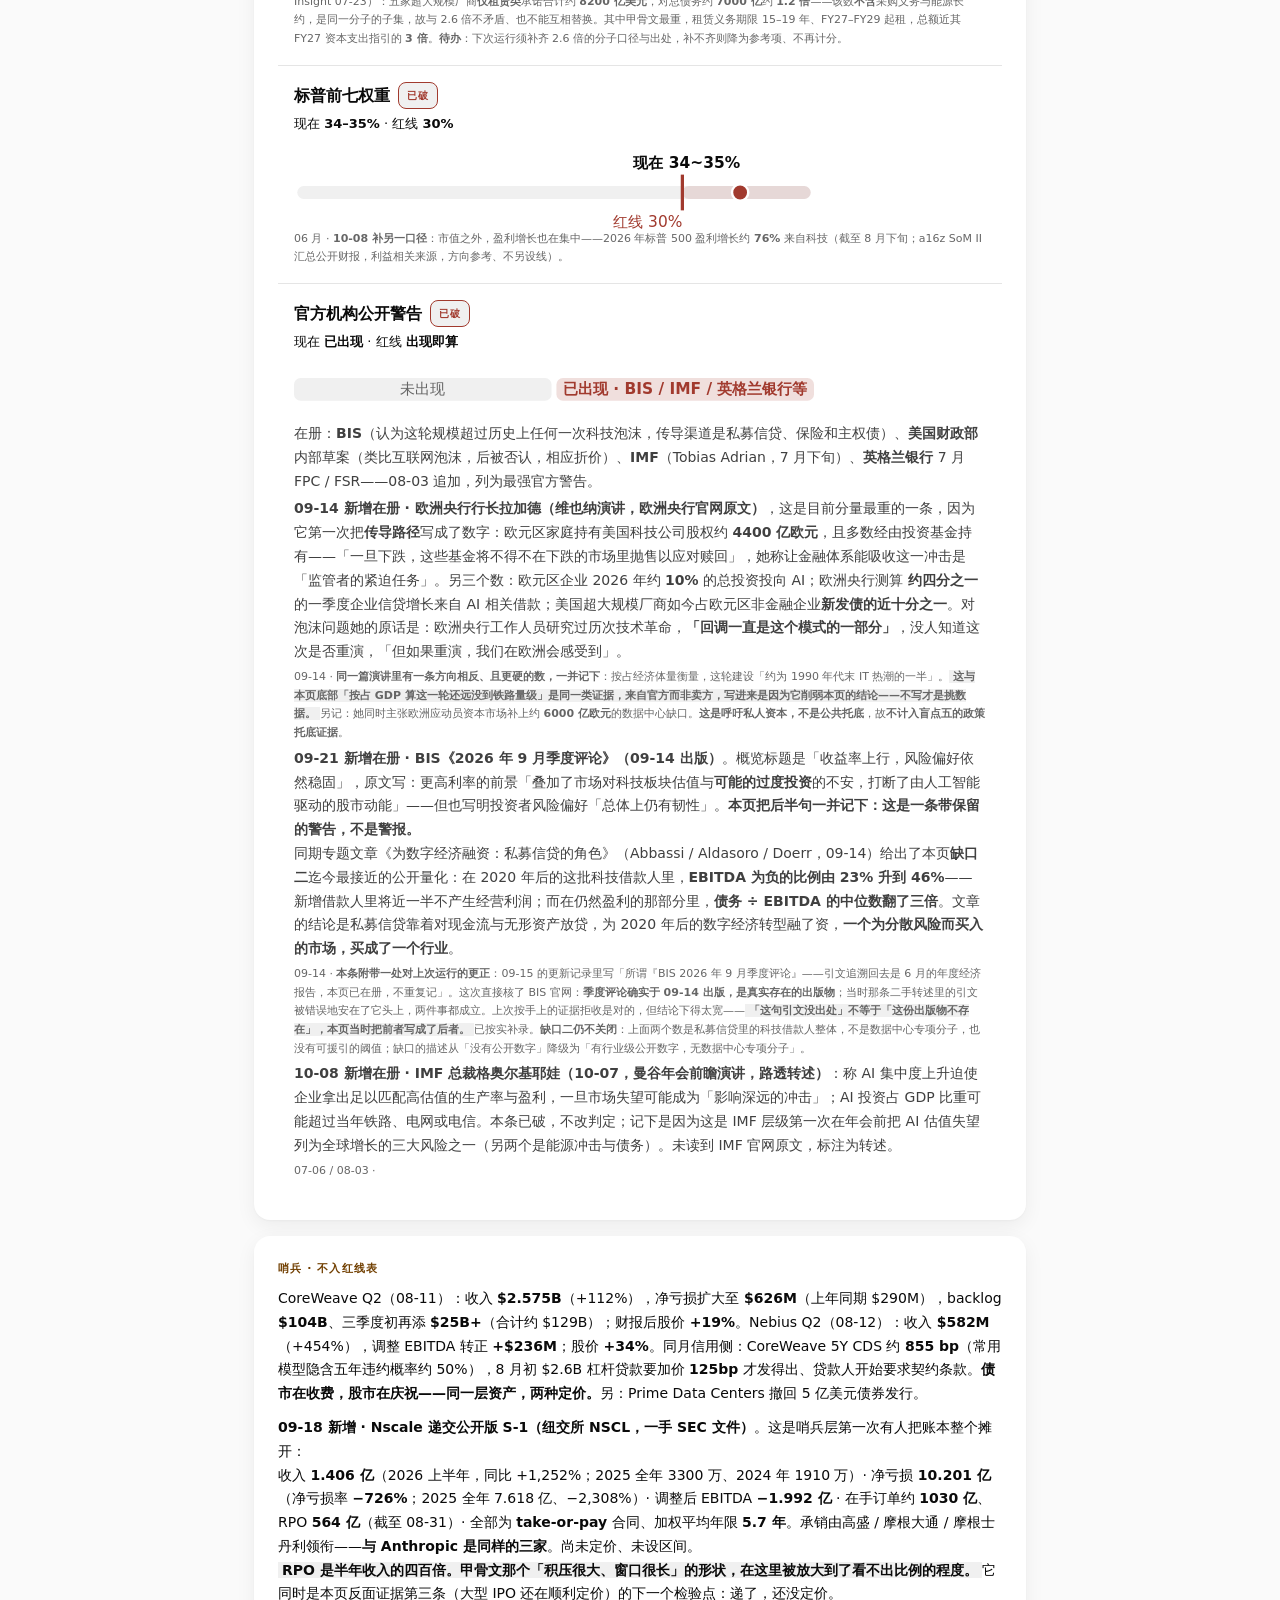
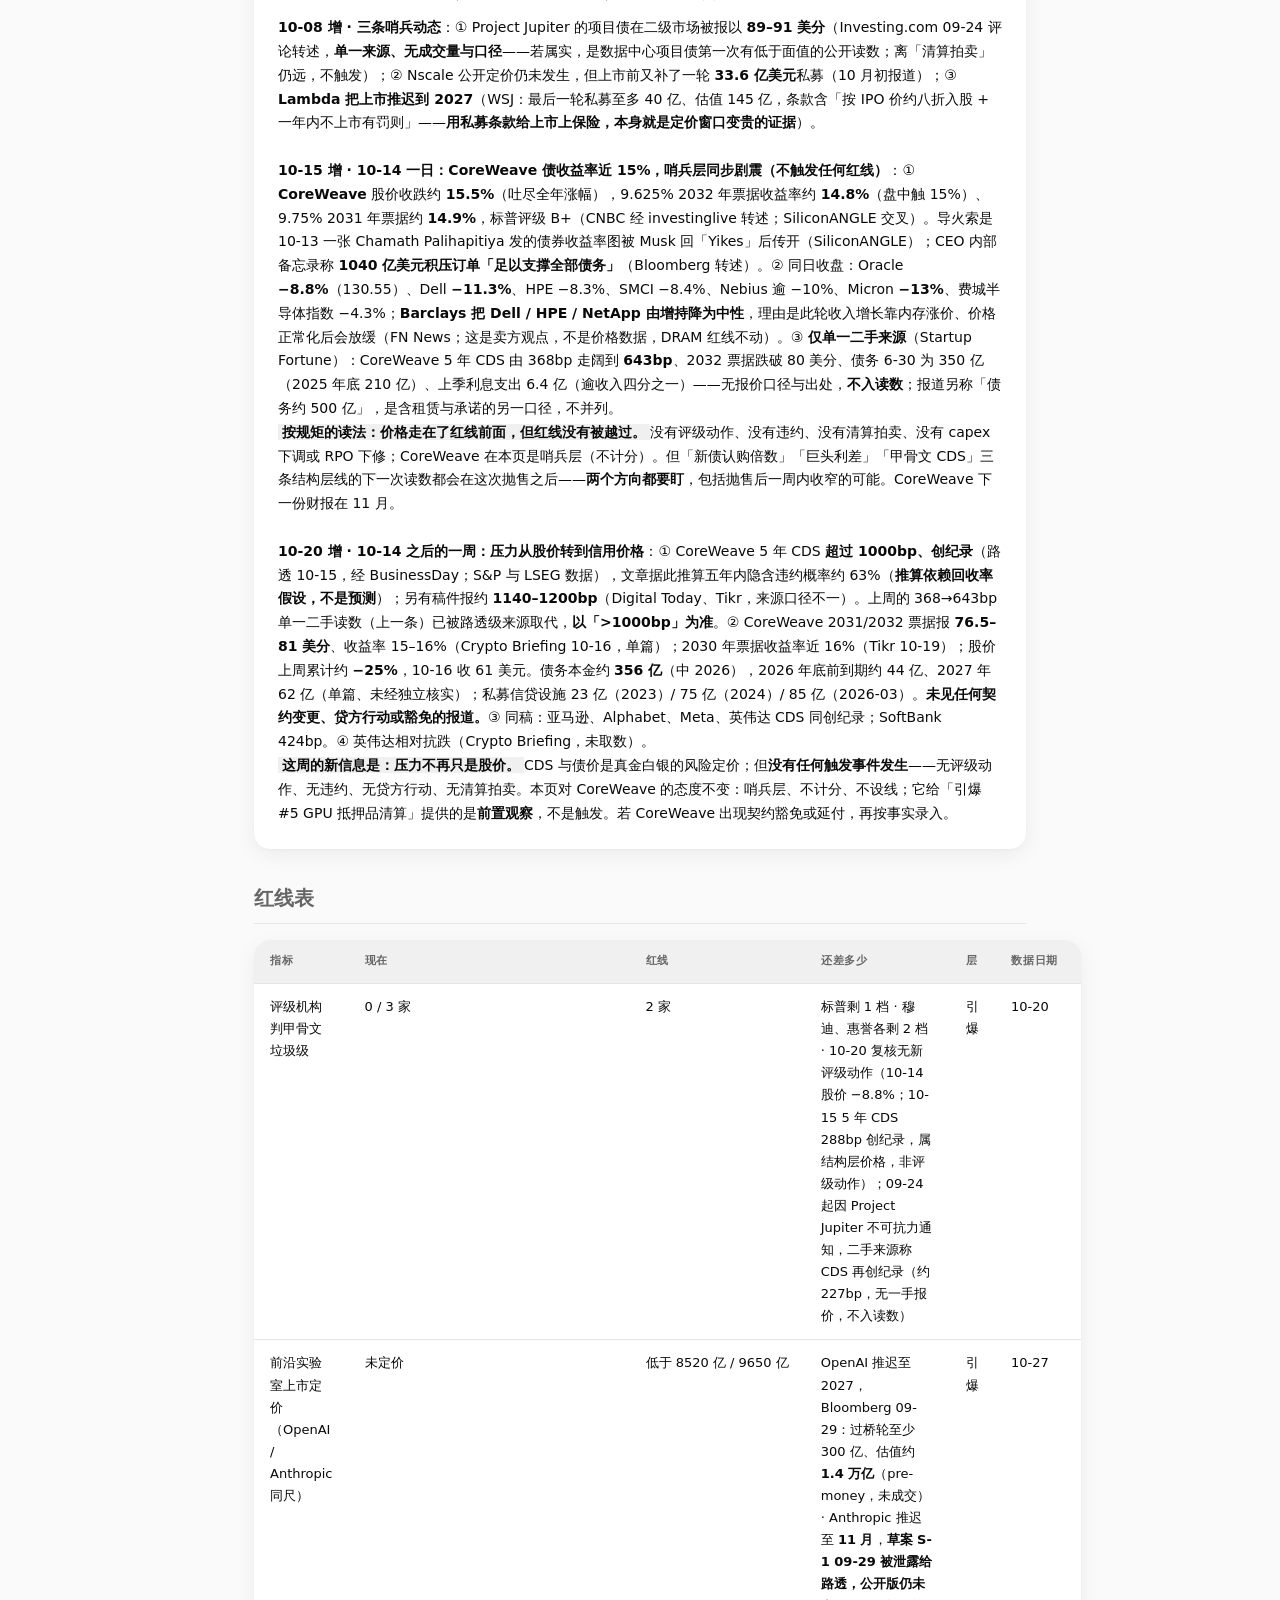
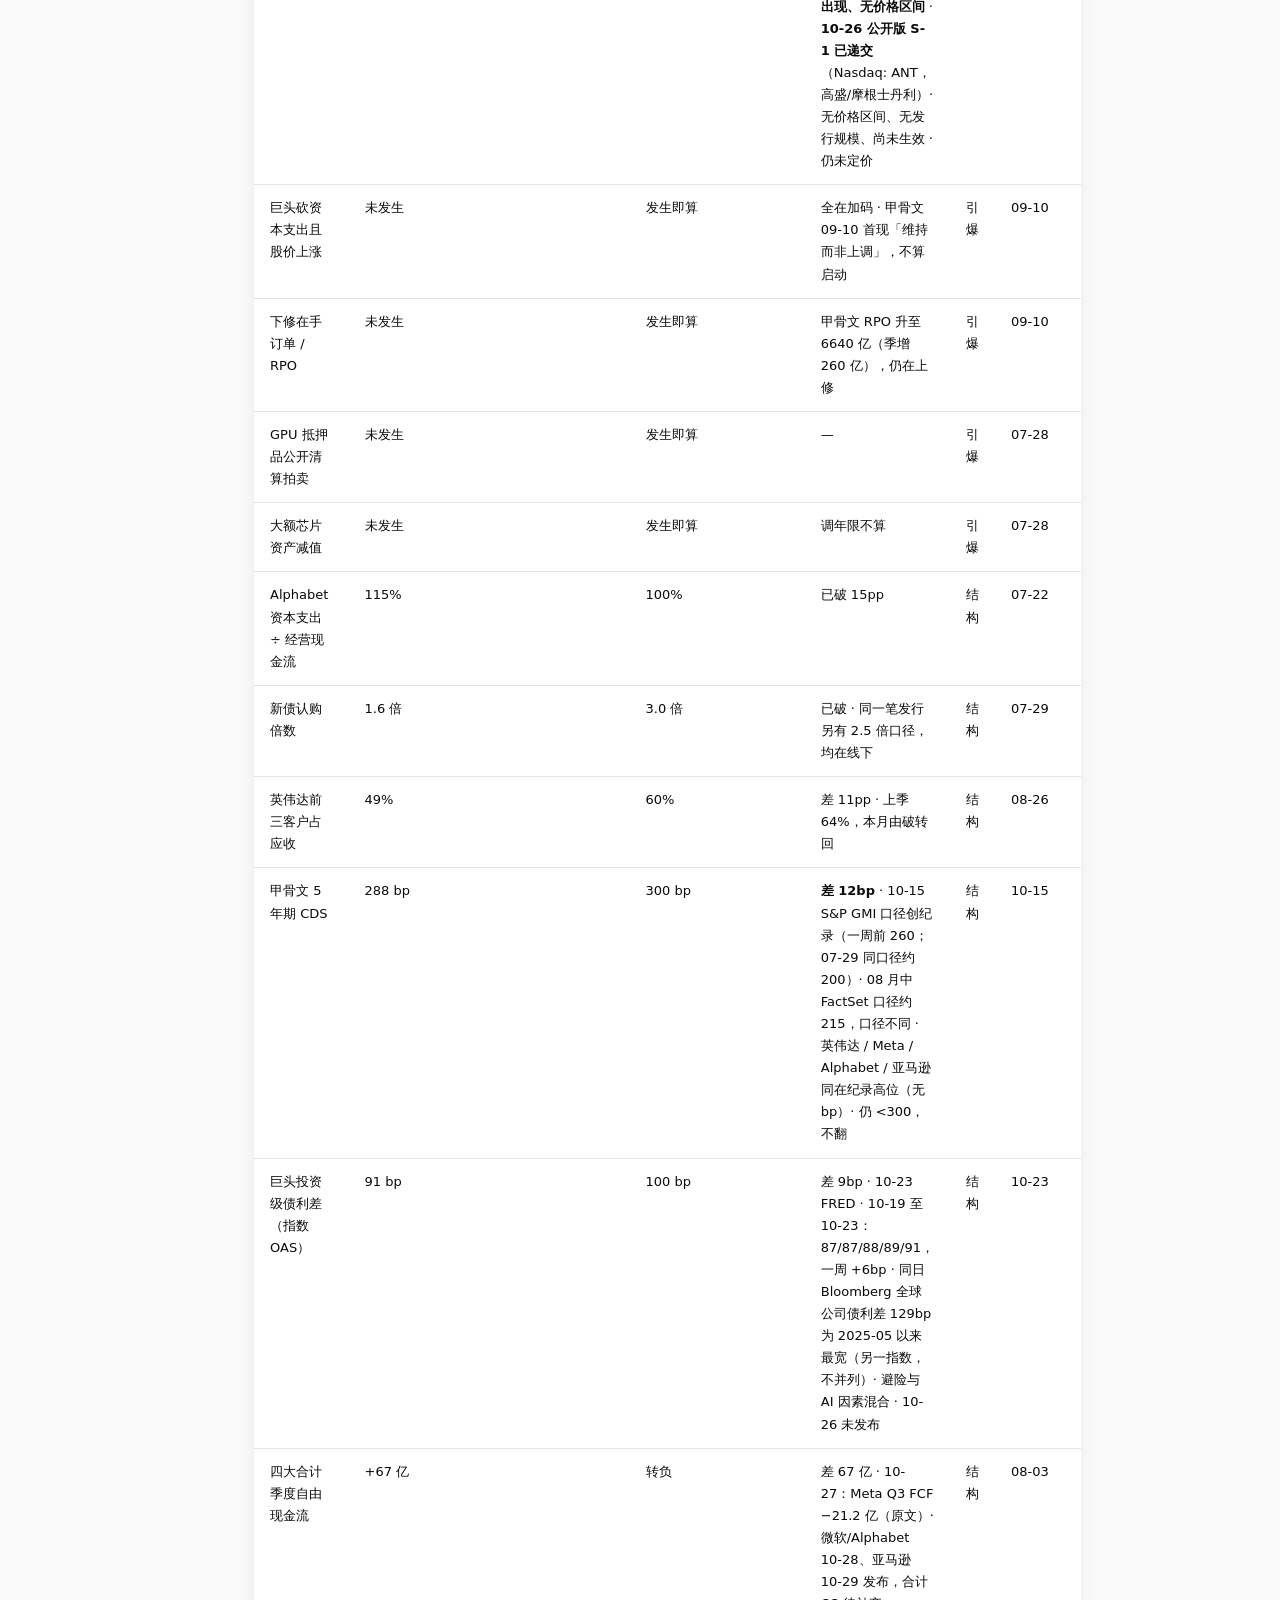
==== commit 725764ef: "研究更新 2026-10-27：Anthropic 10-26 递交公开版 S-1（无价格区间，未定价）；投资级 OAS 91bp（距线 9bp）；Meta Q3 FCF −21.2 亿、capex " ====
--- a/index.html
+++ b/index.html
@@ -5,7 +5,7 @@
 <meta name="viewport" content="width=device-width, initial-scale=1">
 <meta name="color-scheme" content="light">
 <title>AI 泡沫检测仪 · 19 条红线的实时记分板</title>
-<meta name="description" content="AI 泡沫监测面板：环境 / 结构 / 引爆三层，19 条计分红线。数据截至 2026-10-20。当前引爆 0/6、结构 2/7、环境 6/6。">
+<meta name="description" content="AI 泡沫监测面板：环境 / 结构 / 引爆三层，19 条计分红线。数据截至 2026-10-27。当前引爆 0/6、结构 2/7、环境 6/6。">
 <link rel="canonical" href="https://ourword.ai/ai/">
 <meta name="robots" content="index, follow, max-image-preview:large, max-snippet:-1">
 <meta name="author" content="ourword.ai">
@@ -14,18 +14,18 @@
 <meta property="og:locale" content="zh_CN">
 <meta property="og:url" content="https://ourword.ai/ai/">
 <meta property="og:title" content="AI 泡沫检测仪 · 19 条红线的实时记分板">
-<meta property="og:description" content="环境 / 结构 / 引爆三层，19 条计分红线。数据截至 2026-10-20。当前引爆 0/6、结构 2/7、环境 6/6。阈值只接受市场惯例、机械后果、物理约束。">
+<meta property="og:description" content="环境 / 结构 / 引爆三层，19 条计分红线。数据截至 2026-10-27。当前引爆 0/6、结构 2/7、环境 6/6。阈值只接受市场惯例、机械后果、物理约束。">
 <meta property="og:image" content="https://ourword.ai/ai/icon.svg">
 <meta name="twitter:card" content="summary">
 <meta name="twitter:title" content="AI 泡沫检测仪 · 19 条红线的实时记分板">
-<meta name="twitter:description" content="环境 / 结构 / 引爆三层，19 条计分红线。数据截至 2026-10-20。当前引爆 0/6、结构 2/7、环境 6/6。">
+<meta name="twitter:description" content="环境 / 结构 / 引爆三层，19 条计分红线。数据截至 2026-10-27。当前引爆 0/6、结构 2/7、环境 6/6。">
 <meta name="twitter:image" content="https://ourword.ai/ai/icon.svg">
 <link rel="icon" href="icon.svg" type="image/svg+xml">
 <link rel="stylesheet" href="styles.css">
 <script type="application/ld+json">
 {"@context":"https://schema.org","@graph":[
 {"@type":"WebSite","@id":"https://ourword.ai/ai/#website","url":"https://ourword.ai/ai/","name":"AI 泡沫检测仪","inLanguage":"zh-CN"},
-{"@type":"WebPage","@id":"https://ourword.ai/ai/#webpage","url":"https://ourword.ai/ai/","name":"AI 泡沫检测仪 · 19 条红线的实时记分板","isPartOf":{"@id":"https://ourword.ai/ai/#website"},"inLanguage":"zh-CN","datePublished":"2026-07-28","dateModified":"2026-10-20","description":"AI 泡沫监测面板：环境 / 结构 / 引爆三层，19 条计分红线。数据截至 2026-10-20。当前引爆 0/6、结构 2/7、环境 6/6。","about":[{"@type":"Thing","name":"AI 资本支出"},{"@type":"Thing","name":"信用利差"},{"@type":"Thing","name":"资产泡沫"}]}
+{"@type":"WebPage","@id":"https://ourword.ai/ai/#webpage","url":"https://ourword.ai/ai/","name":"AI 泡沫检测仪 · 19 条红线的实时记分板","isPartOf":{"@id":"https://ourword.ai/ai/#website"},"inLanguage":"zh-CN","datePublished":"2026-07-28","dateModified":"2026-10-27","description":"AI 泡沫监测面板：环境 / 结构 / 引爆三层，19 条计分红线。数据截至 2026-10-27。当前引爆 0/6、结构 2/7、环境 6/6。","about":[{"@type":"Thing","name":"AI 资本支出"},{"@type":"Thing","name":"信用利差"},{"@type":"Thing","name":"资产泡沫"}]}
 ]}
 </script>
 <script async src="https://www.googletagmanager.com/gtag/js?id=G-DHD3WEXQ8T"></script>
@@ -34,9 +34,9 @@
 <body>
 <div id="boot" class="wrap">
 <h1>AI 泡沫检测仪</h1>
-<p class="sub">数据截至 2026-10-20（美东）· 19 条计分红线（另 5 条阈值待定不计分）· 每行标了数据日期</p>
+<p class="sub">数据截至 2026-10-27（美东）· 19 条计分红线（另 5 条阈值待定不计分）· 每行标了数据日期</p>
 <p>监测条件分三层。<b>引爆</b>是触发事件，一条发生就够，当前 <b>0 / 6</b>。<b>结构</b>是金融结构脆弱度，门槛 3 条，当前 <b>2 / 7</b>（08-31 因英伟达前三客户占应收由 64% 回落至 49% 降档，跌破门槛；10-15 复核仍为 2/7）。<b>环境</b>只提高概率、不决定时点，门槛 4 条，当前 <b>6 / 6</b> 已破（10-01 核心 PCE 回落到 3.0%、贴线，仍按「≥线即破」记已破），另有 1 条口径分歧不计分。</p>
-<p>已破的红线包括：核心 PCE 3.0%（红线 3.0%，贴线）、美联储 09-16 加息 25bp 至 3.75–4.00%（12–0 全票，2023 年 7 月以来首次）、在建容量仅为宣布容量的 31%（红线 50%）、表外承诺 ÷ 表内债务 2.6 倍（红线 2.0 倍）、标普前七权重 34–35%（红线 30%）、官方机构公开警告已出现、Alphabet 资本支出 ÷ 经营现金流 115%（红线 100%）、新债认购倍数 1.6 倍（红线 3.0 倍）。未破但在移动的：甲骨文 5 年期 CDS 288bp（S&amp;P GMI 10-15 创纪录，红线 300bp，差 12bp）、巨头投资级债利差 85bp 指数 OAS（FRED 10-16，红线 100bp，差 15bp）、四大合计季度自由现金流 +67 亿美元（红线转负）、DRAM 合约价环比 +13~18%（红线转负）。10-14 单日：CoreWeave 债收益率近 15%、股价 −15.5%，甲骨文 −8.8%；10-15 CoreWeave 5 年 CDS 超 1000bp 创纪录。均属价格事件，未触发任何红线（无评级动作、违约、清算、capex 下调）。</p>
+<p>已破的红线包括：核心 PCE 3.0%（红线 3.0%，贴线）、美联储 09-16 加息 25bp 至 3.75–4.00%（12–0 全票，2023 年 7 月以来首次）、在建容量仅为宣布容量的 31%（红线 50%）、表外承诺 ÷ 表内债务 2.6 倍（红线 2.0 倍）、标普前七权重 34–35%（红线 30%）、官方机构公开警告已出现、Alphabet 资本支出 ÷ 经营现金流 115%（红线 100%）、新债认购倍数 1.6 倍（红线 3.0 倍）。未破但在移动的：甲骨文 5 年期 CDS 288bp（S&amp;P GMI 10-15 创纪录，红线 300bp，差 12bp）、巨头投资级债利差 91bp 指数 OAS（FRED 10-23，红线 100bp，差 9bp，5 月以来最近）、四大合计季度自由现金流 +67 亿美元（红线转负）、DRAM 合约价环比 +13~18%（红线转负）。10-26 Anthropic 递交公开版 S-1（Nasdaq: ANT），无价格区间、未定价，引爆 #2 仍未触发。10-14 单日：CoreWeave 债收益率近 15%、股价 −15.5%，甲骨文 −8.8%；10-15 CoreWeave 5 年 CDS 超 1000bp 创纪录。均属价格事件，未触发任何红线（无评级动作、违约、清算、capex 下调）。</p>
 <p>规矩：阈值只接受市场惯例、机械后果、物理约束三类依据；禁止把线画在数据后面；计数与点状图由脚本核算、不手改；没有可靠来源就不改数、不翻判定、不加红线。不构成投资建议。</p>
 <p class="sm">正文分块加载中。若长时间停留在本页，说明浏览器未能加载正文文件。<a href="body-1.html">引爆层</a> · <a href="body-2.html">结构层与环境层</a> · <a href="body-3.html">红线表与日期</a> · <a href="body-4.html">历史对照与更新记录</a></p>
 <noscript><p class="sm"><b>本页正文需要 JavaScript 才能完整呈现。</b>以上为摘要；分块正文可直接访问上方四个链接。</p></noscript>
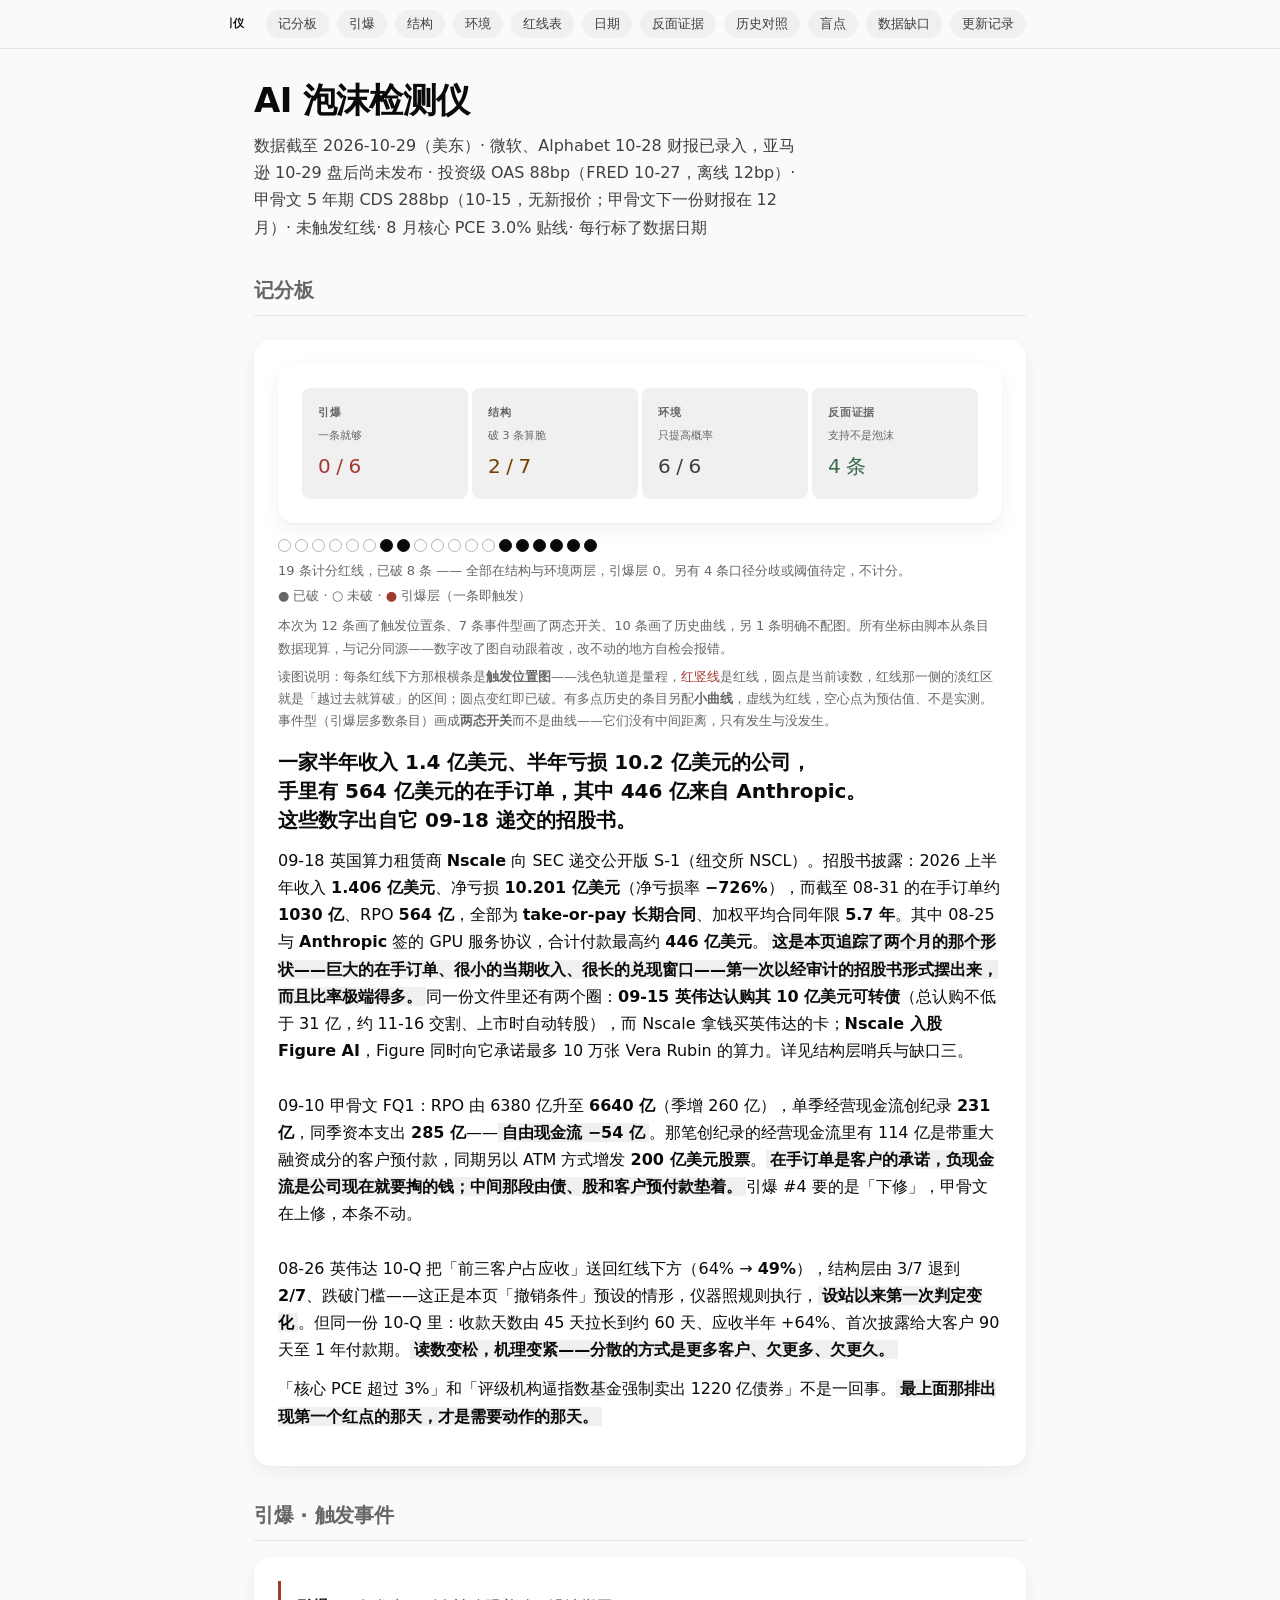
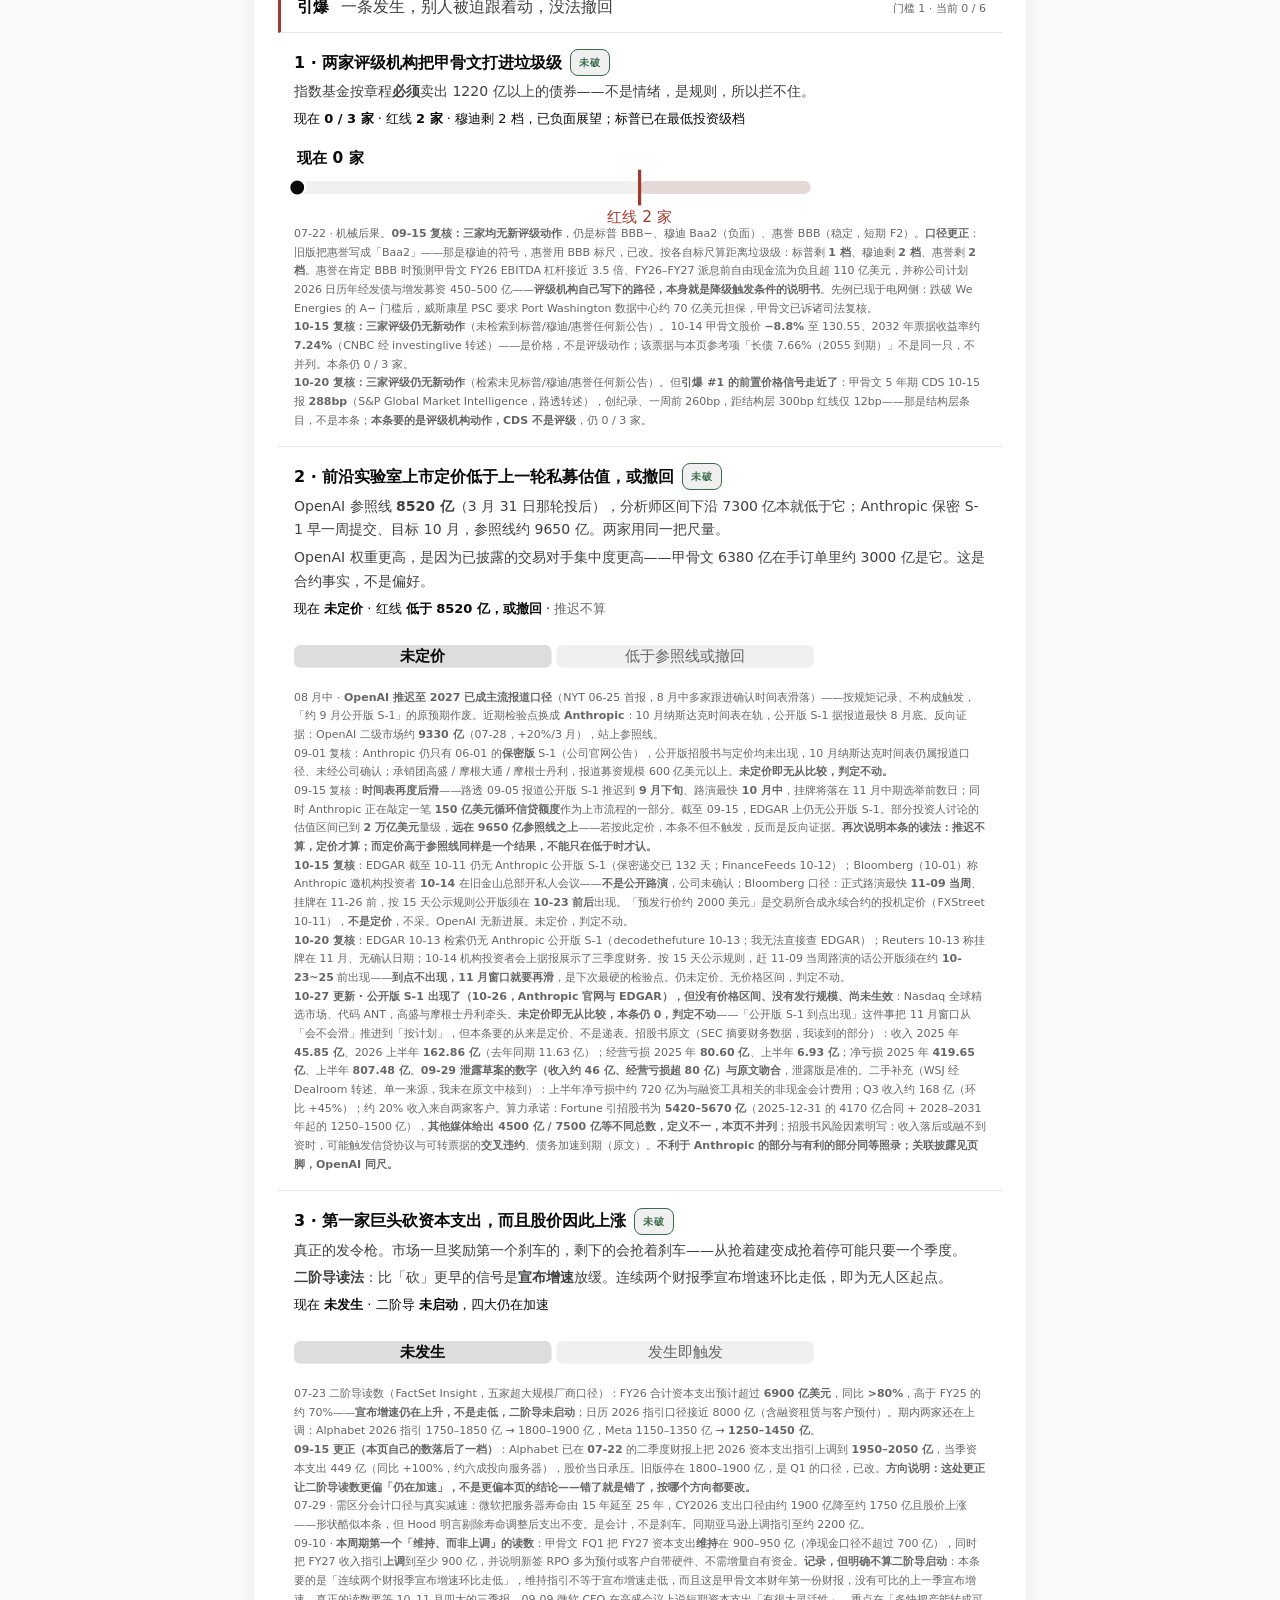
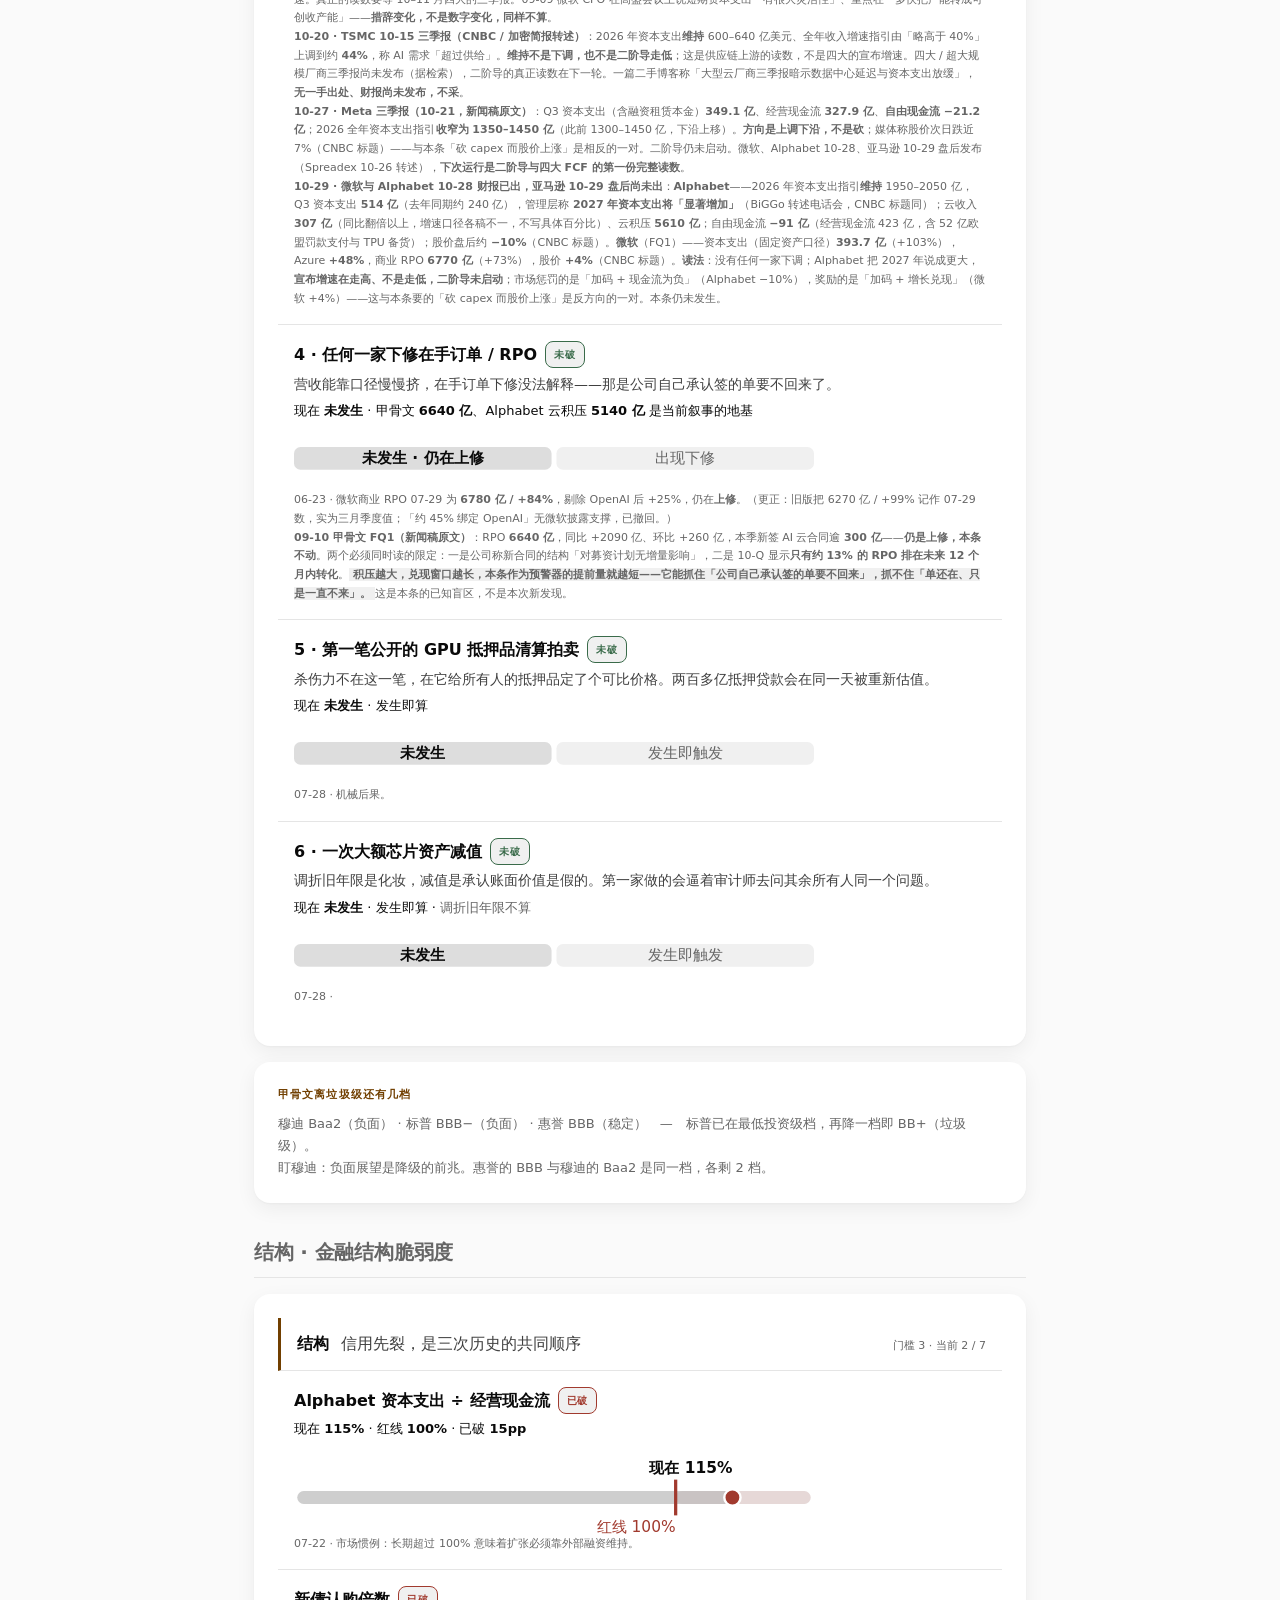
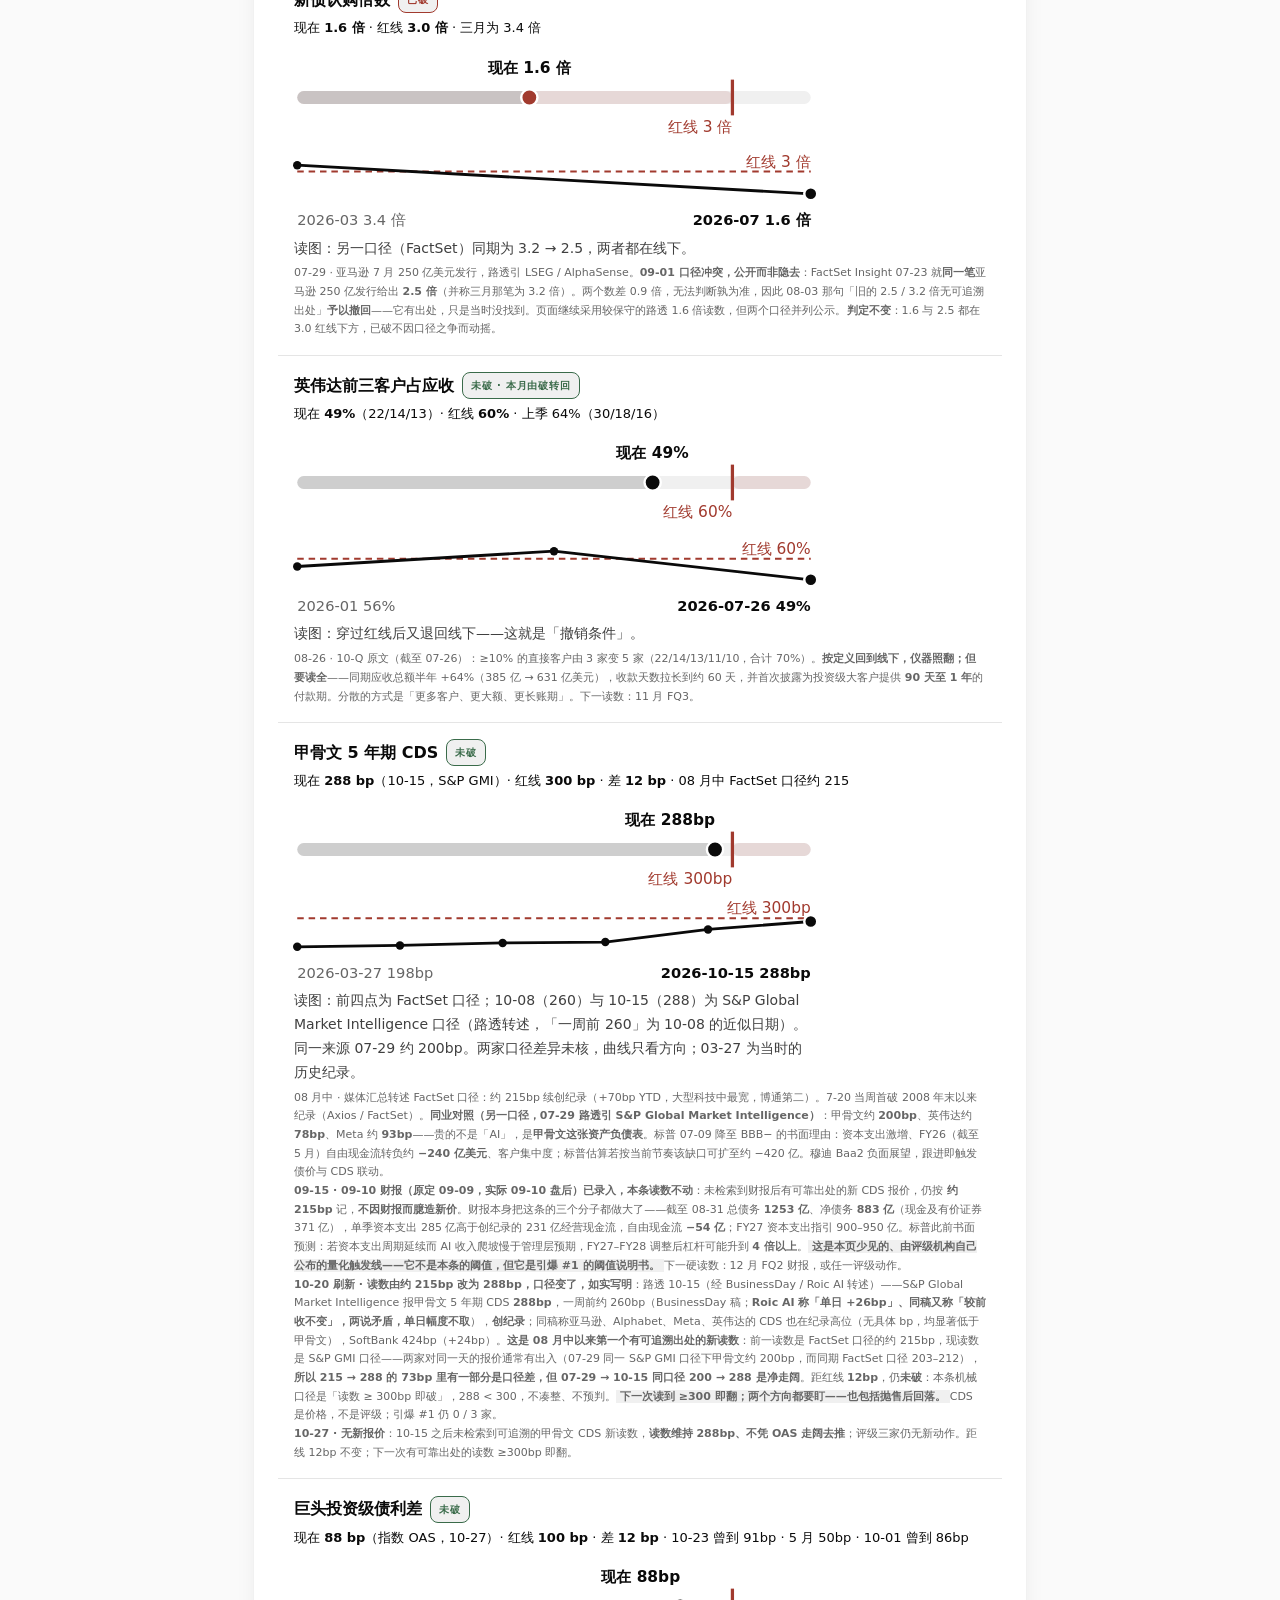
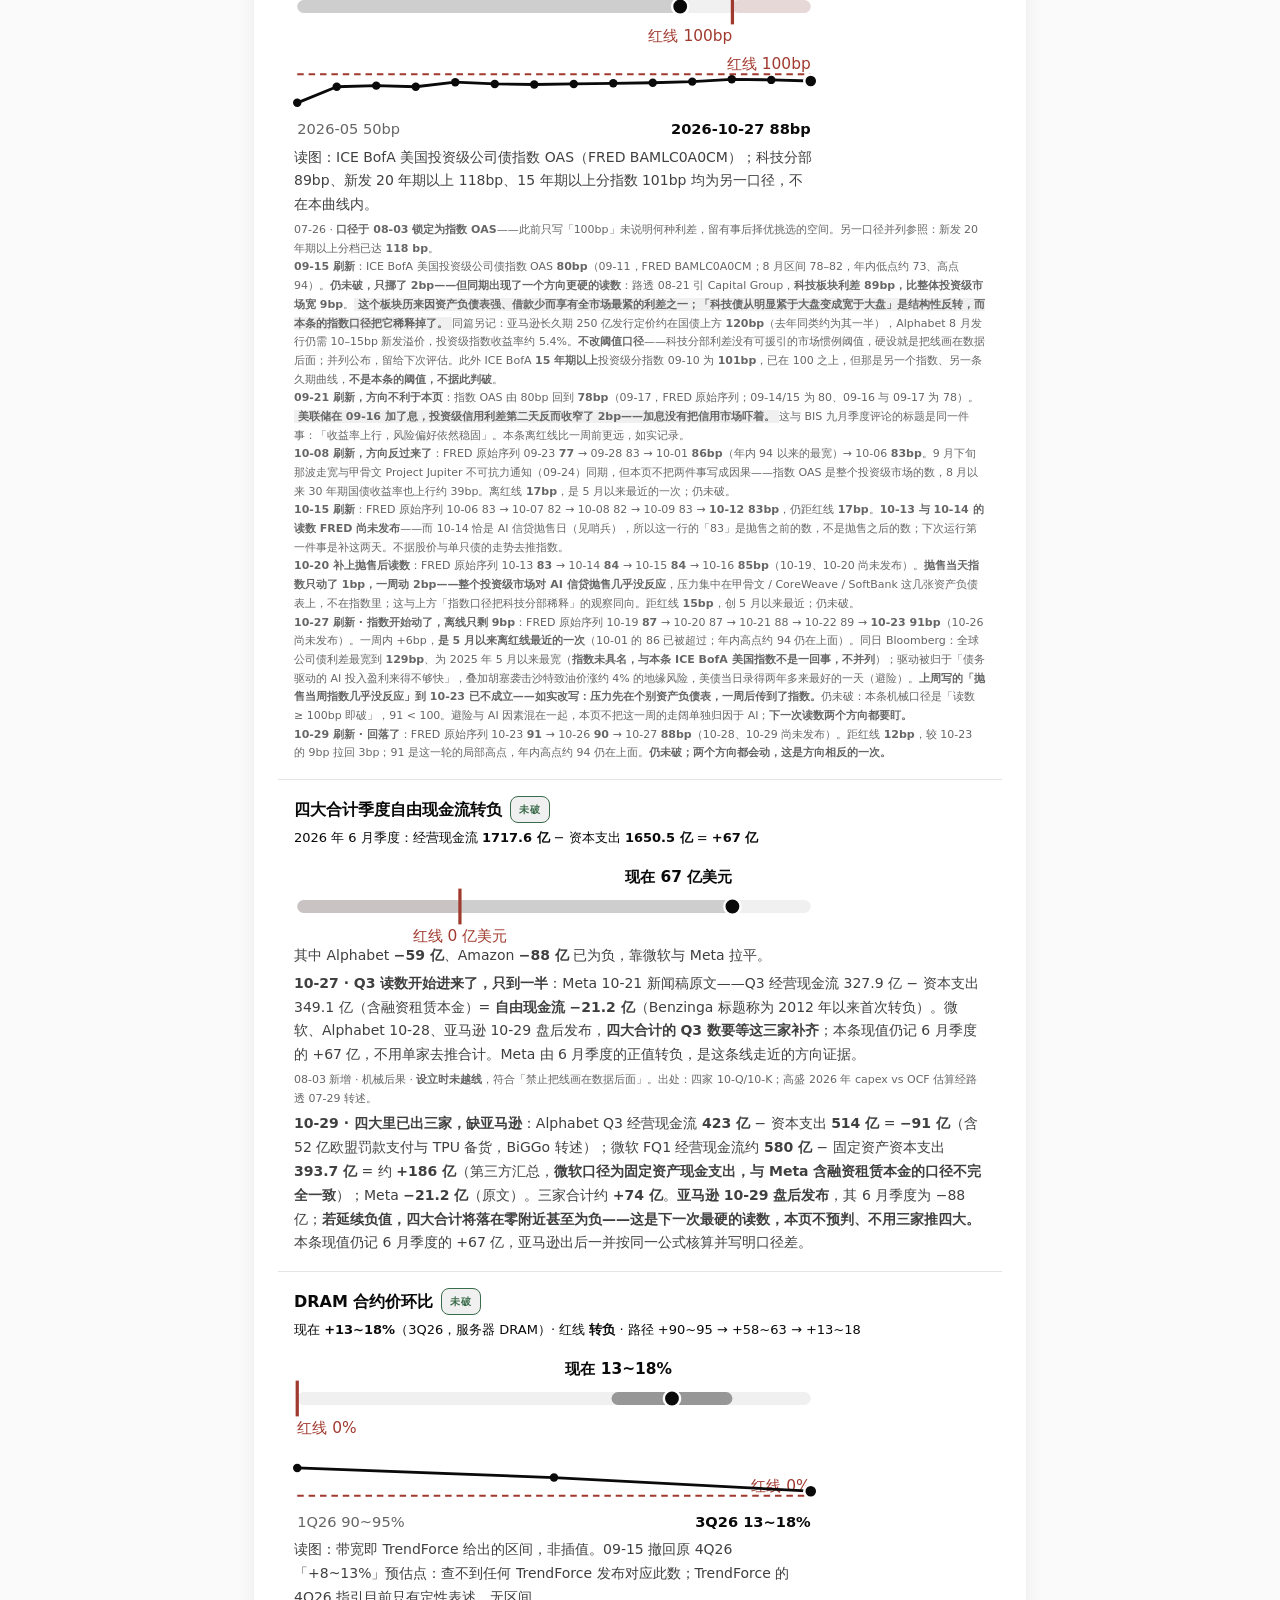
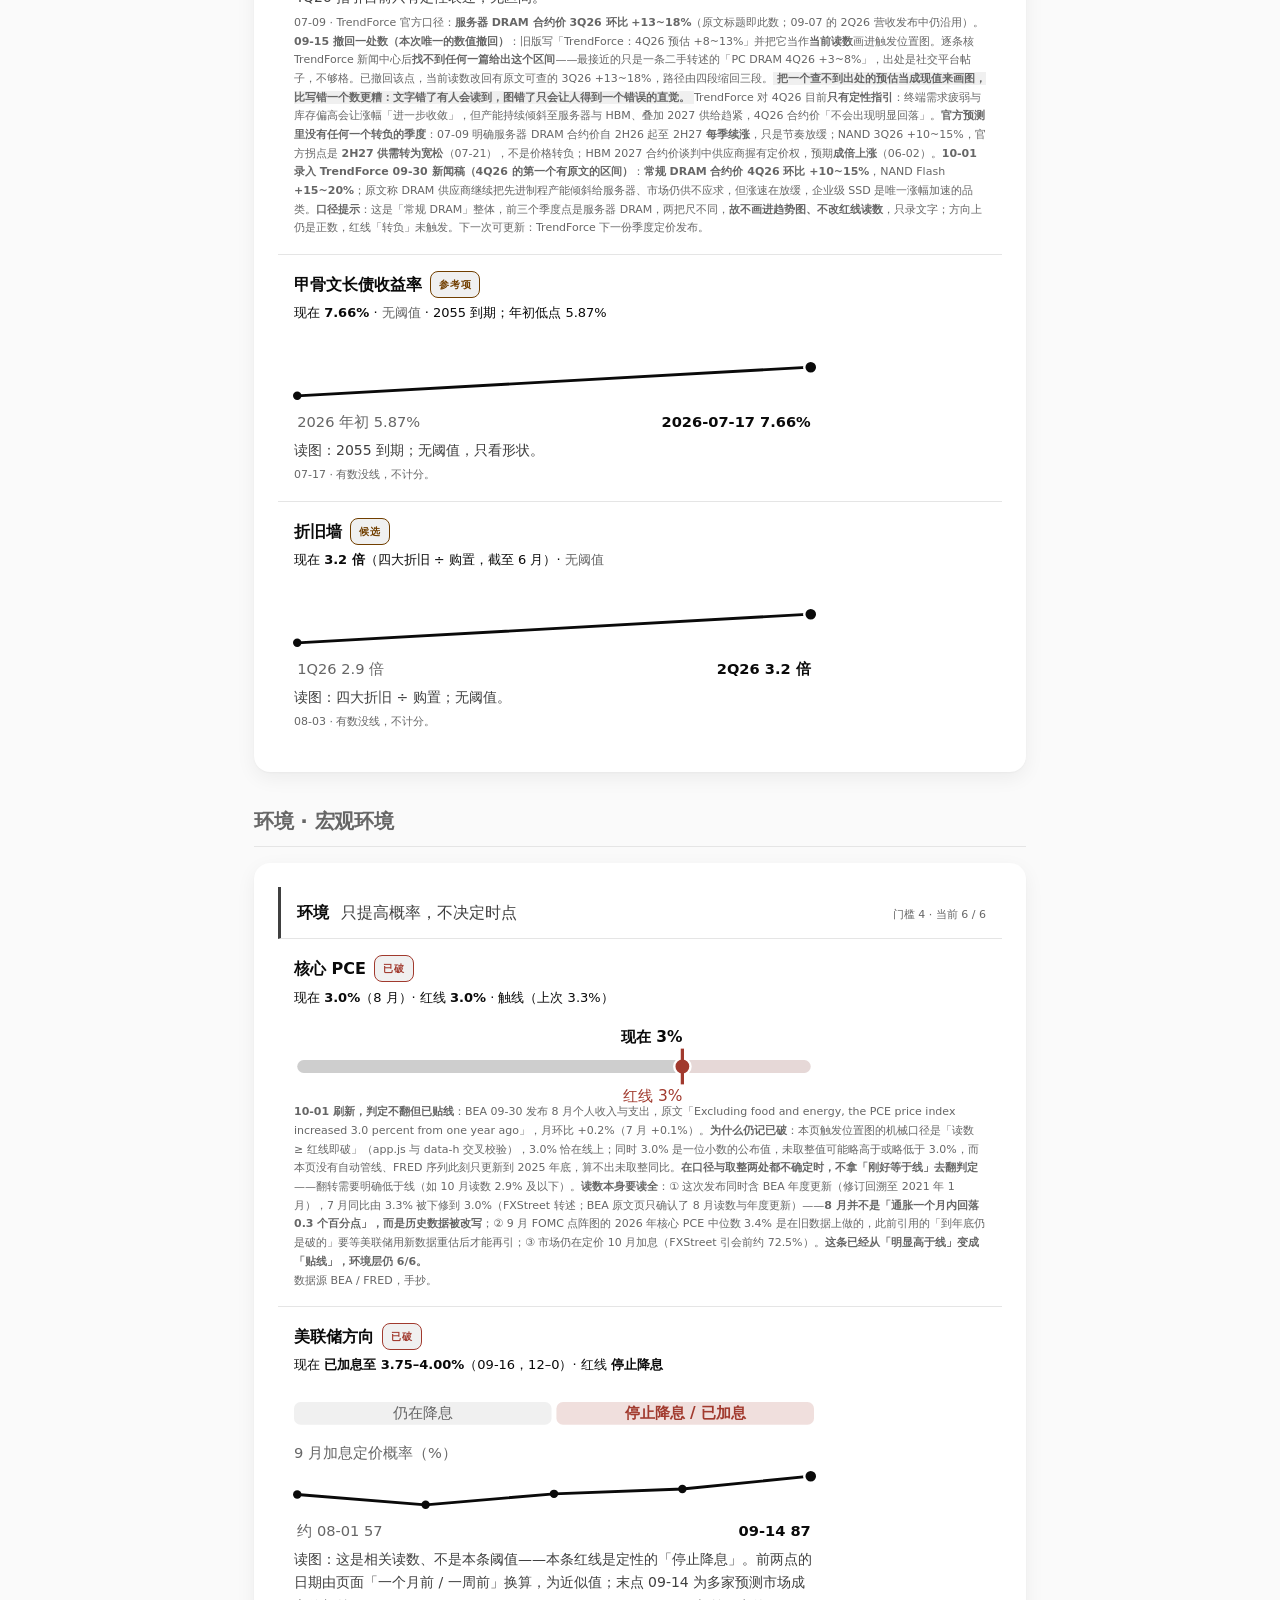
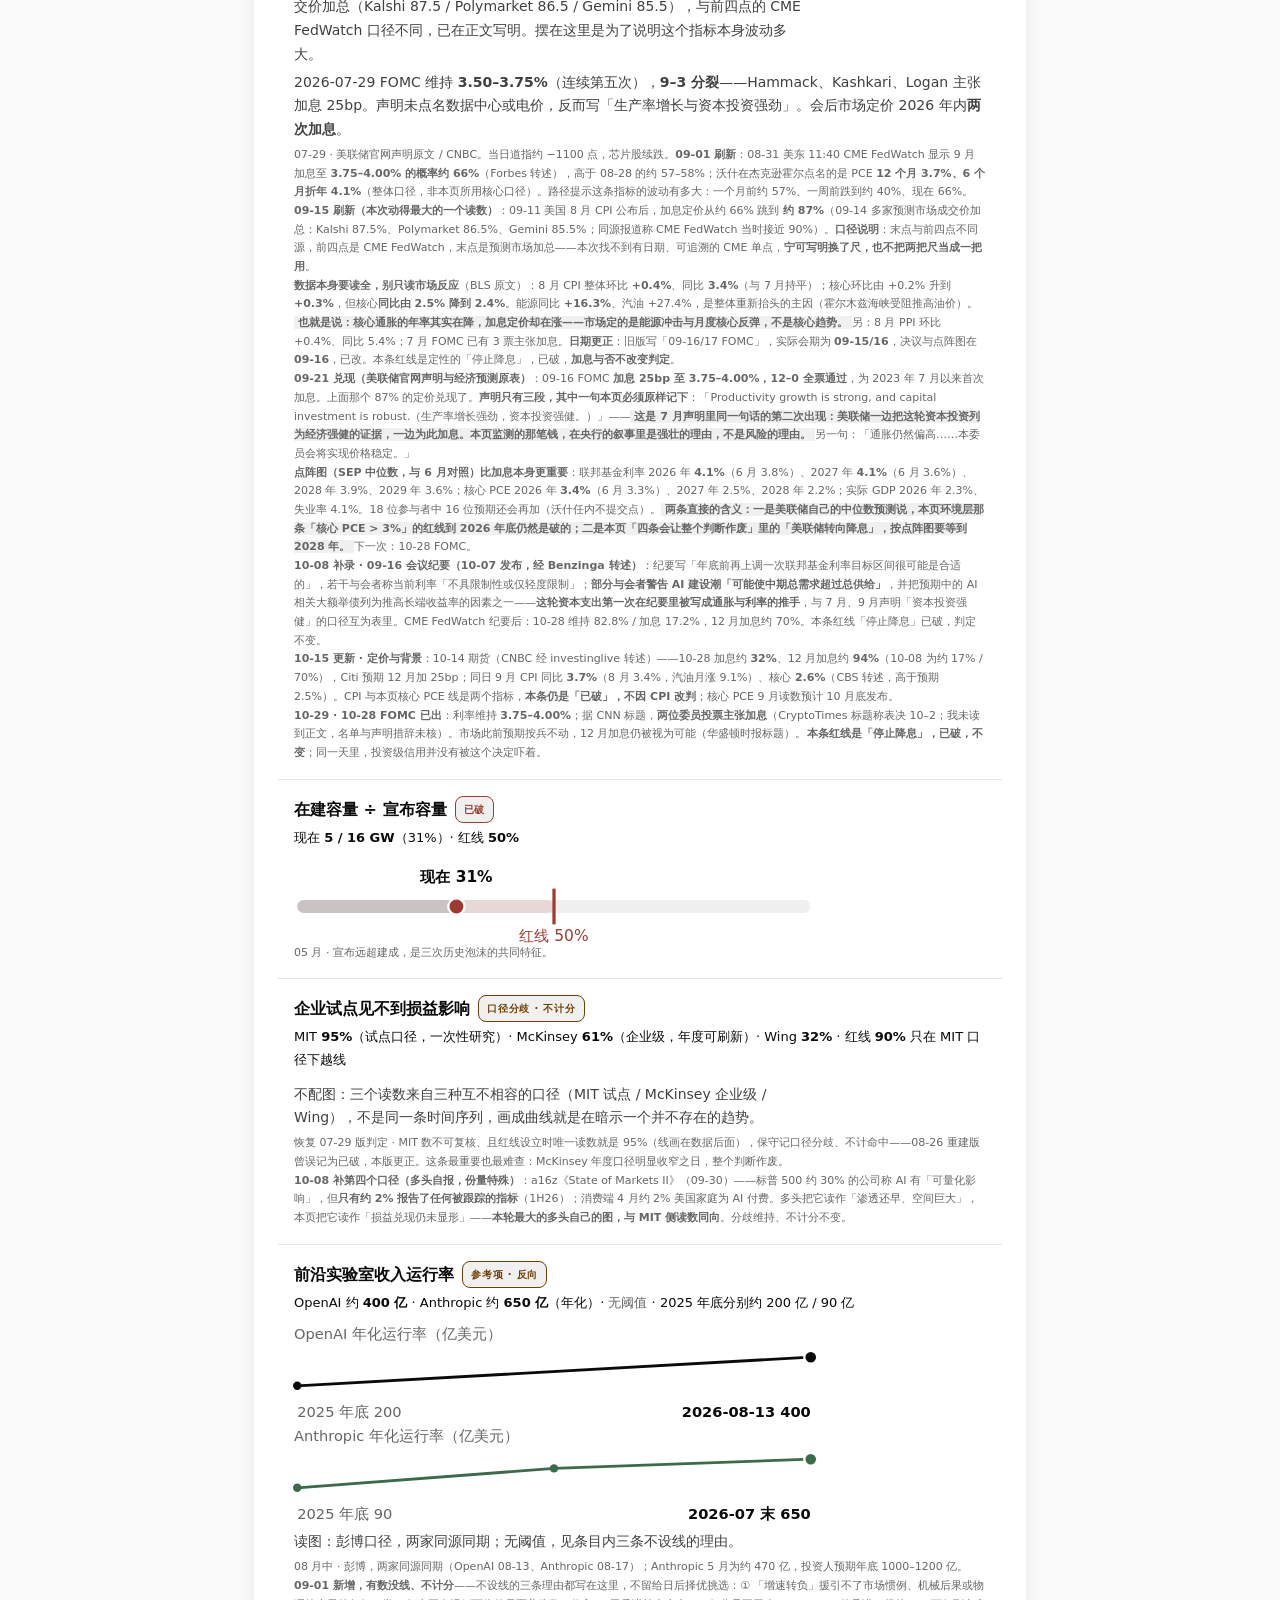
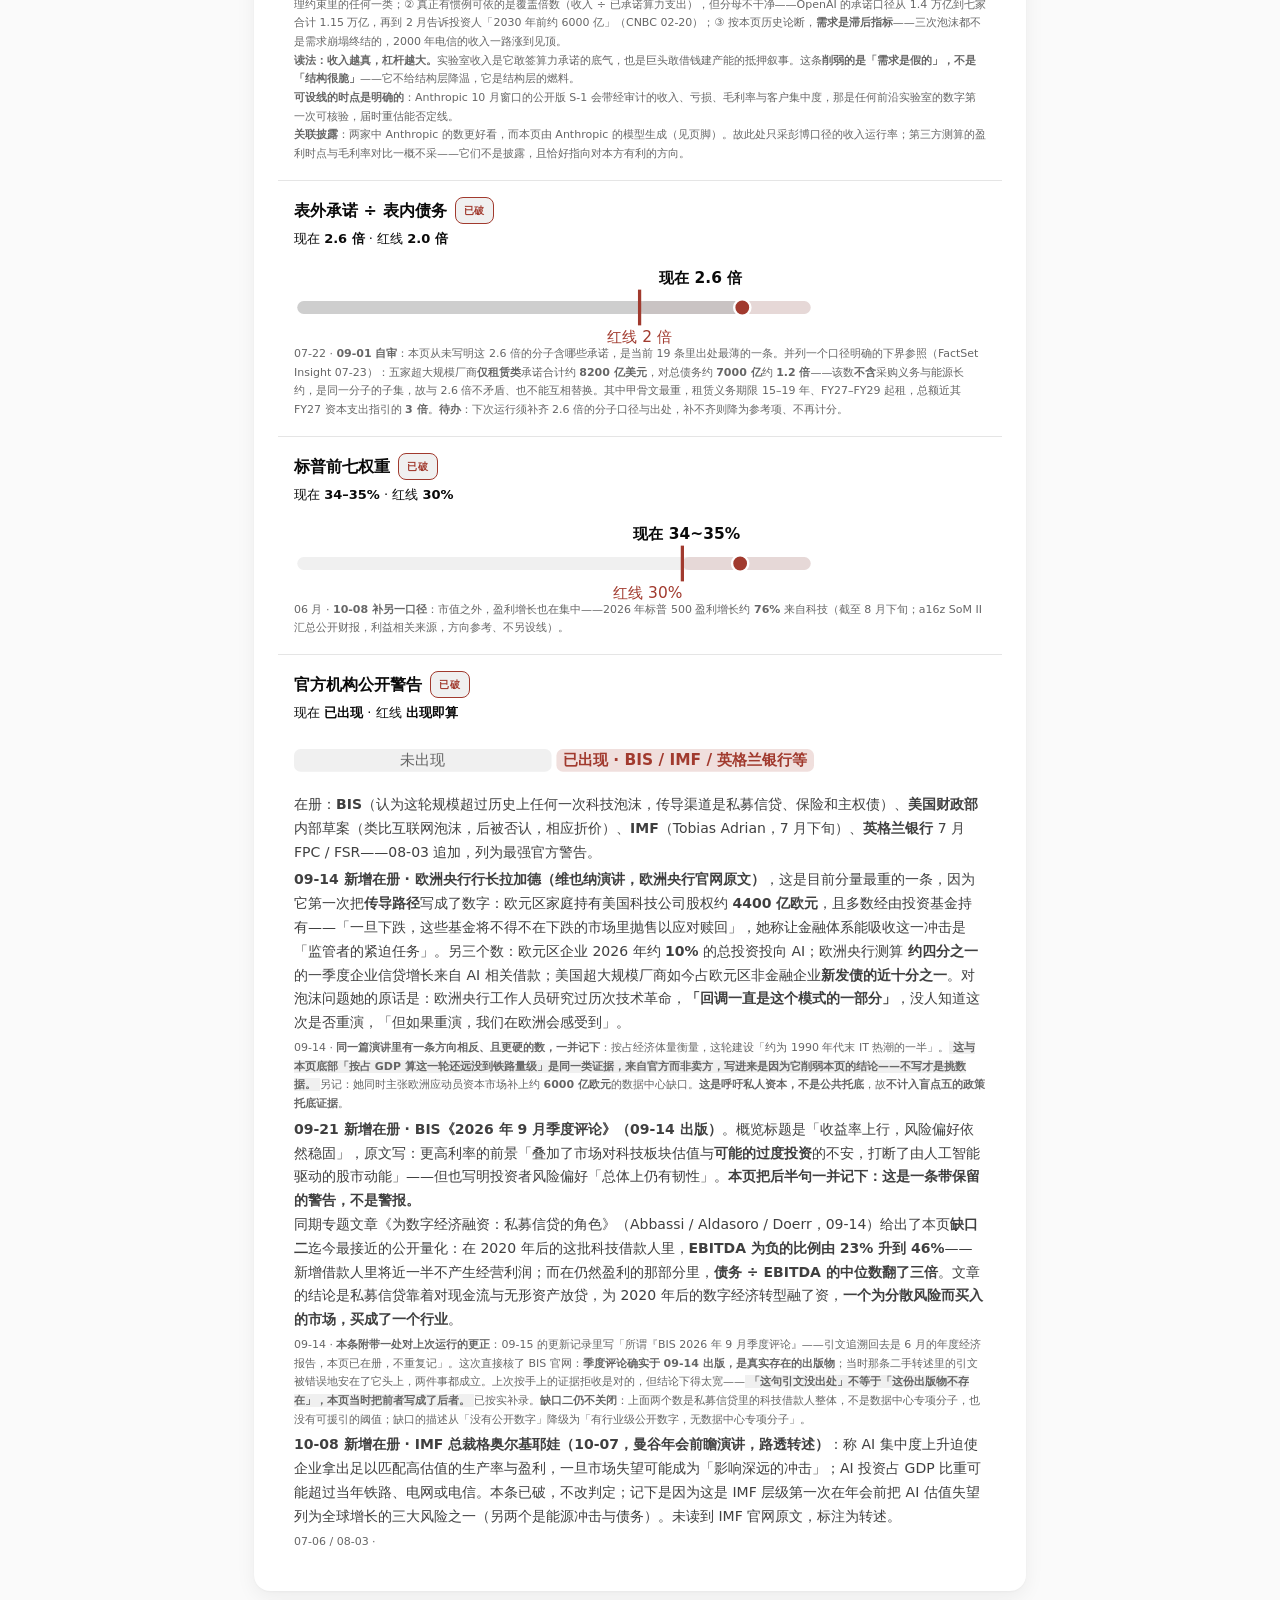
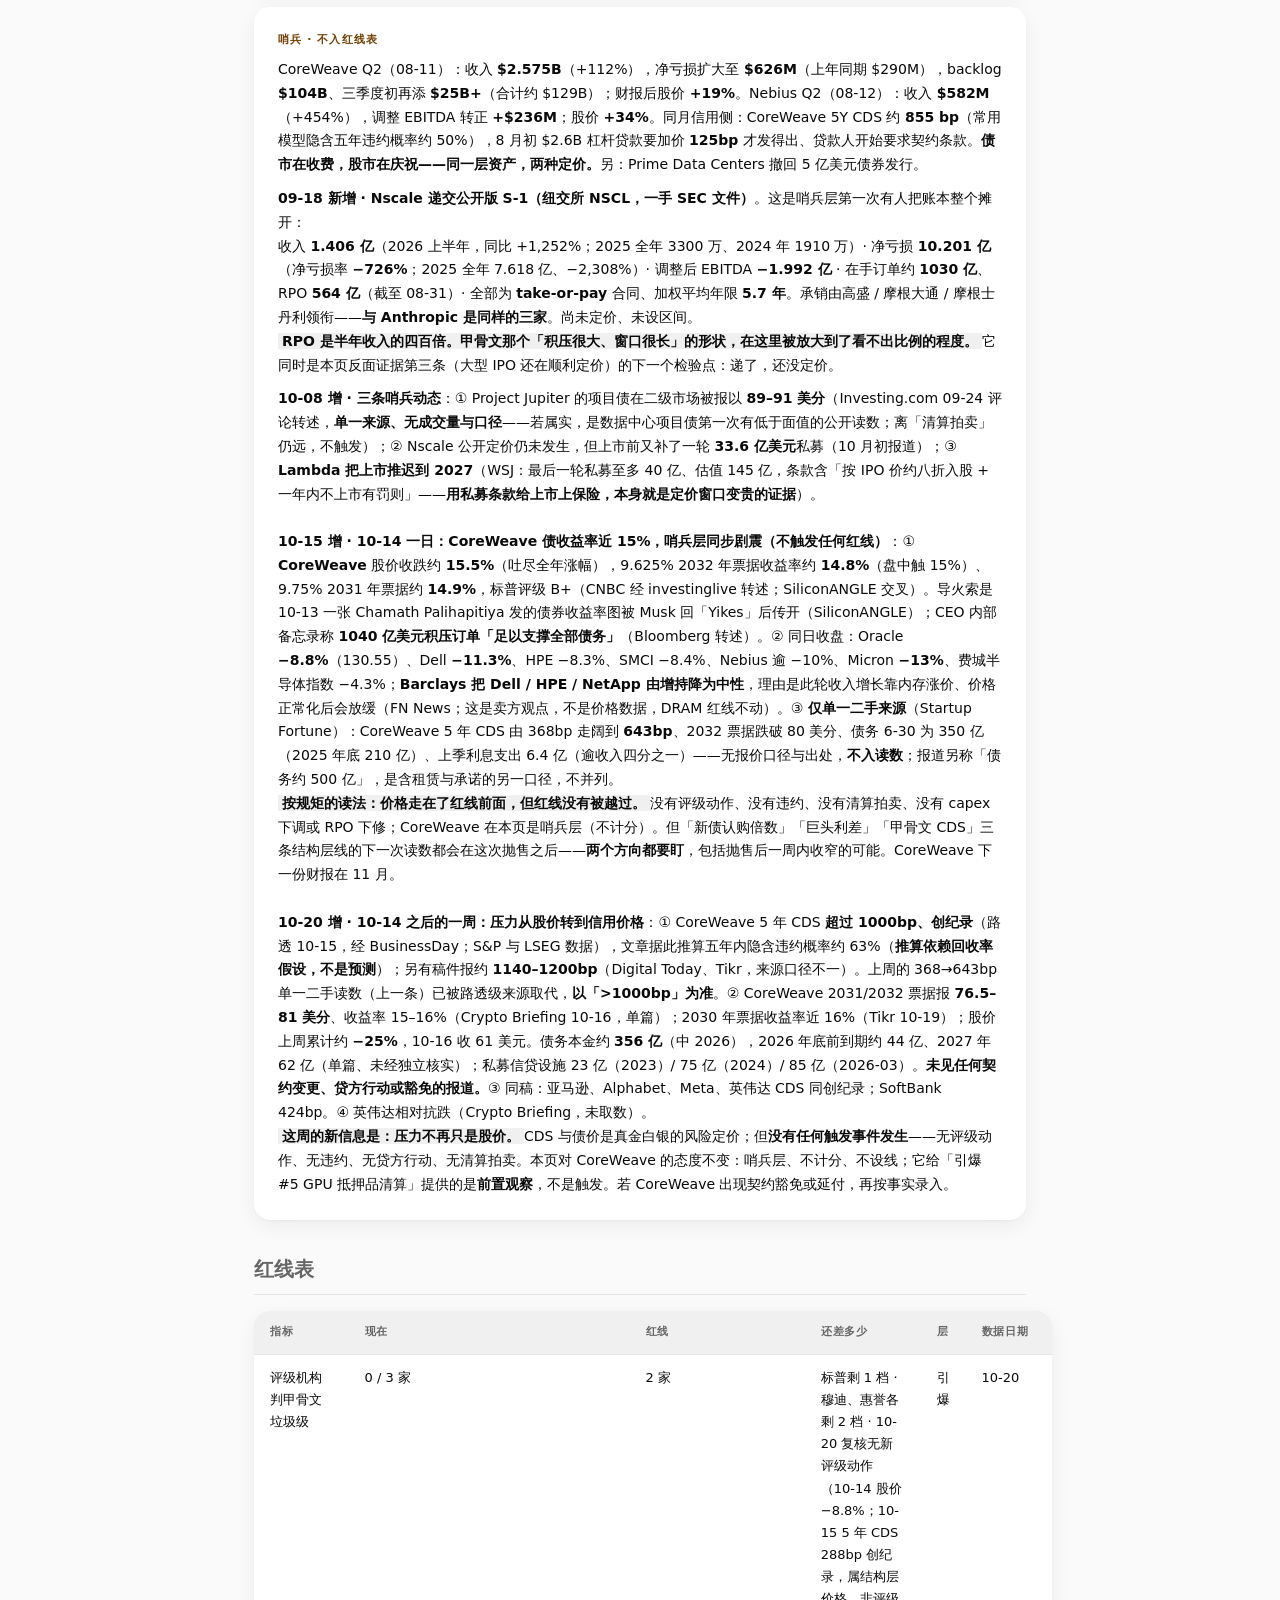
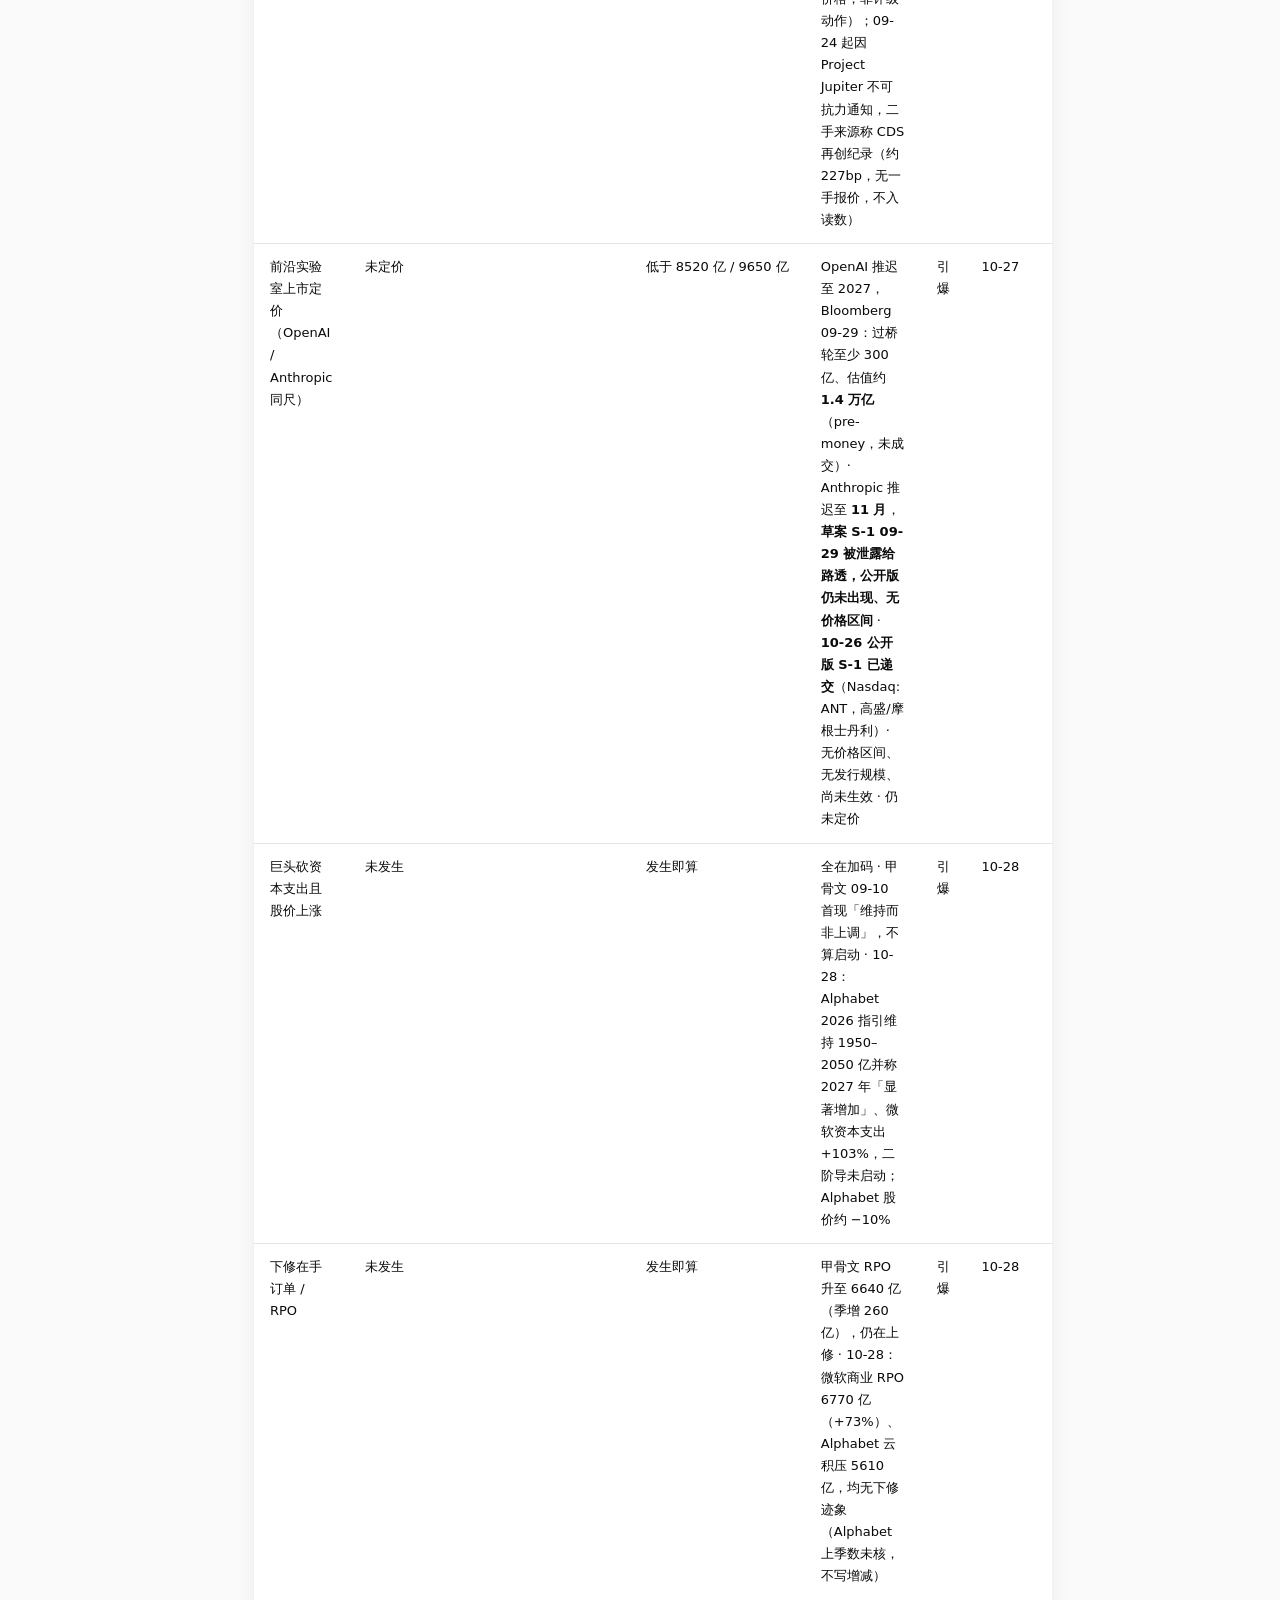
==== commit 883dbc12: "研究更新 2026-10-29：微软 / Alphabet 10-28 财报录入（Alphabet FCF −91 亿、2026 指引维持并称 2027 显著增加；微软 Azure +48%）；OAS" ====
--- a/index.html
+++ b/index.html
@@ -5,7 +5,7 @@
 <meta name="viewport" content="width=device-width, initial-scale=1">
 <meta name="color-scheme" content="light">
 <title>AI 泡沫检测仪 · 19 条红线的实时记分板</title>
-<meta name="description" content="AI 泡沫监测面板：环境 / 结构 / 引爆三层，19 条计分红线。数据截至 2026-10-27。当前引爆 0/6、结构 2/7、环境 6/6。">
+<meta name="description" content="AI 泡沫监测面板：环境 / 结构 / 引爆三层，19 条计分红线。数据截至 2026-10-29。当前引爆 0/6、结构 2/7、环境 6/6。">
 <link rel="canonical" href="https://ourword.ai/ai/">
 <meta name="robots" content="index, follow, max-image-preview:large, max-snippet:-1">
 <meta name="author" content="ourword.ai">
@@ -14,18 +14,18 @@
 <meta property="og:locale" content="zh_CN">
 <meta property="og:url" content="https://ourword.ai/ai/">
 <meta property="og:title" content="AI 泡沫检测仪 · 19 条红线的实时记分板">
-<meta property="og:description" content="环境 / 结构 / 引爆三层，19 条计分红线。数据截至 2026-10-27。当前引爆 0/6、结构 2/7、环境 6/6。阈值只接受市场惯例、机械后果、物理约束。">
+<meta property="og:description" content="环境 / 结构 / 引爆三层，19 条计分红线。数据截至 2026-10-29。当前引爆 0/6、结构 2/7、环境 6/6。阈值只接受市场惯例、机械后果、物理约束。">
 <meta property="og:image" content="https://ourword.ai/ai/icon.svg">
 <meta name="twitter:card" content="summary">
 <meta name="twitter:title" content="AI 泡沫检测仪 · 19 条红线的实时记分板">
-<meta name="twitter:description" content="环境 / 结构 / 引爆三层，19 条计分红线。数据截至 2026-10-27。当前引爆 0/6、结构 2/7、环境 6/6。">
+<meta name="twitter:description" content="环境 / 结构 / 引爆三层，19 条计分红线。数据截至 2026-10-29。当前引爆 0/6、结构 2/7、环境 6/6。">
 <meta name="twitter:image" content="https://ourword.ai/ai/icon.svg">
 <link rel="icon" href="icon.svg" type="image/svg+xml">
 <link rel="stylesheet" href="styles.css">
 <script type="application/ld+json">
 {"@context":"https://schema.org","@graph":[
 {"@type":"WebSite","@id":"https://ourword.ai/ai/#website","url":"https://ourword.ai/ai/","name":"AI 泡沫检测仪","inLanguage":"zh-CN"},
-{"@type":"WebPage","@id":"https://ourword.ai/ai/#webpage","url":"https://ourword.ai/ai/","name":"AI 泡沫检测仪 · 19 条红线的实时记分板","isPartOf":{"@id":"https://ourword.ai/ai/#website"},"inLanguage":"zh-CN","datePublished":"2026-07-28","dateModified":"2026-10-27","description":"AI 泡沫监测面板：环境 / 结构 / 引爆三层，19 条计分红线。数据截至 2026-10-27。当前引爆 0/6、结构 2/7、环境 6/6。","about":[{"@type":"Thing","name":"AI 资本支出"},{"@type":"Thing","name":"信用利差"},{"@type":"Thing","name":"资产泡沫"}]}
+{"@type":"WebPage","@id":"https://ourword.ai/ai/#webpage","url":"https://ourword.ai/ai/","name":"AI 泡沫检测仪 · 19 条红线的实时记分板","isPartOf":{"@id":"https://ourword.ai/ai/#website"},"inLanguage":"zh-CN","datePublished":"2026-07-28","dateModified":"2026-10-29","description":"AI 泡沫监测面板：环境 / 结构 / 引爆三层，19 条计分红线。数据截至 2026-10-29。当前引爆 0/6、结构 2/7、环境 6/6。","about":[{"@type":"Thing","name":"AI 资本支出"},{"@type":"Thing","name":"信用利差"},{"@type":"Thing","name":"资产泡沫"}]}
 ]}
 </script>
 <script async src="https://www.googletagmanager.com/gtag/js?id=G-DHD3WEXQ8T"></script>
@@ -34,9 +34,9 @@
 <body>
 <div id="boot" class="wrap">
 <h1>AI 泡沫检测仪</h1>
-<p class="sub">数据截至 2026-10-27（美东）· 19 条计分红线（另 5 条阈值待定不计分）· 每行标了数据日期</p>
+<p class="sub">数据截至 2026-10-29（美东）· 19 条计分红线（另 5 条阈值待定不计分）· 每行标了数据日期</p>
 <p>监测条件分三层。<b>引爆</b>是触发事件，一条发生就够，当前 <b>0 / 6</b>。<b>结构</b>是金融结构脆弱度，门槛 3 条，当前 <b>2 / 7</b>（08-31 因英伟达前三客户占应收由 64% 回落至 49% 降档，跌破门槛；10-15 复核仍为 2/7）。<b>环境</b>只提高概率、不决定时点，门槛 4 条，当前 <b>6 / 6</b> 已破（10-01 核心 PCE 回落到 3.0%、贴线，仍按「≥线即破」记已破），另有 1 条口径分歧不计分。</p>
-<p>已破的红线包括：核心 PCE 3.0%（红线 3.0%，贴线）、美联储 09-16 加息 25bp 至 3.75–4.00%（12–0 全票，2023 年 7 月以来首次）、在建容量仅为宣布容量的 31%（红线 50%）、表外承诺 ÷ 表内债务 2.6 倍（红线 2.0 倍）、标普前七权重 34–35%（红线 30%）、官方机构公开警告已出现、Alphabet 资本支出 ÷ 经营现金流 115%（红线 100%）、新债认购倍数 1.6 倍（红线 3.0 倍）。未破但在移动的：甲骨文 5 年期 CDS 288bp（S&amp;P GMI 10-15 创纪录，红线 300bp，差 12bp）、巨头投资级债利差 91bp 指数 OAS（FRED 10-23，红线 100bp，差 9bp，5 月以来最近）、四大合计季度自由现金流 +67 亿美元（红线转负）、DRAM 合约价环比 +13~18%（红线转负）。10-26 Anthropic 递交公开版 S-1（Nasdaq: ANT），无价格区间、未定价，引爆 #2 仍未触发。10-14 单日：CoreWeave 债收益率近 15%、股价 −15.5%，甲骨文 −8.8%；10-15 CoreWeave 5 年 CDS 超 1000bp 创纪录。均属价格事件，未触发任何红线（无评级动作、违约、清算、capex 下调）。</p>
+<p>已破的红线包括：核心 PCE 3.0%（红线 3.0%，贴线）、美联储 09-16 加息 25bp 至 3.75–4.00%（12–0 全票，2023 年 7 月以来首次）、在建容量仅为宣布容量的 31%（红线 50%）、表外承诺 ÷ 表内债务 2.6 倍（红线 2.0 倍）、标普前七权重 34–35%（红线 30%）、官方机构公开警告已出现、Alphabet 资本支出 ÷ 经营现金流 115%（红线 100%）、新债认购倍数 1.6 倍（红线 3.0 倍）。未破但在移动的：甲骨文 5 年期 CDS 288bp（S&amp;P GMI 10-15 创纪录，红线 300bp，差 12bp）、巨头投资级债利差 88bp 指数 OAS（FRED 10-27，红线 100bp，差 12bp；10-23 曾到 91bp）、四大合计季度自由现金流 +67 亿美元（红线转负）、DRAM 合约价环比 +13~18%（红线转负）。10-26 Anthropic 递交公开版 S-1（Nasdaq: ANT），无价格区间、未定价，引爆 #2 仍未触发。10-28 Alphabet 维持 2026 资本支出指引并称 2027 年显著增加（股价约 −10%），微软 Azure +48%；无人下调资本支出。10-14 单日：CoreWeave 债收益率近 15%、股价 −15.5%，甲骨文 −8.8%；10-15 CoreWeave 5 年 CDS 超 1000bp 创纪录。均属价格事件，未触发任何红线（无评级动作、违约、清算、capex 下调）。</p>
 <p>规矩：阈值只接受市场惯例、机械后果、物理约束三类依据；禁止把线画在数据后面；计数与点状图由脚本核算、不手改；没有可靠来源就不改数、不翻判定、不加红线。不构成投资建议。</p>
 <p class="sm">正文分块加载中。若长时间停留在本页，说明浏览器未能加载正文文件。<a href="body-1.html">引爆层</a> · <a href="body-2.html">结构层与环境层</a> · <a href="body-3.html">红线表与日期</a> · <a href="body-4.html">历史对照与更新记录</a></p>
 <noscript><p class="sm"><b>本页正文需要 JavaScript 才能完整呈现。</b>以上为摘要；分块正文可直接访问上方四个链接。</p></noscript>
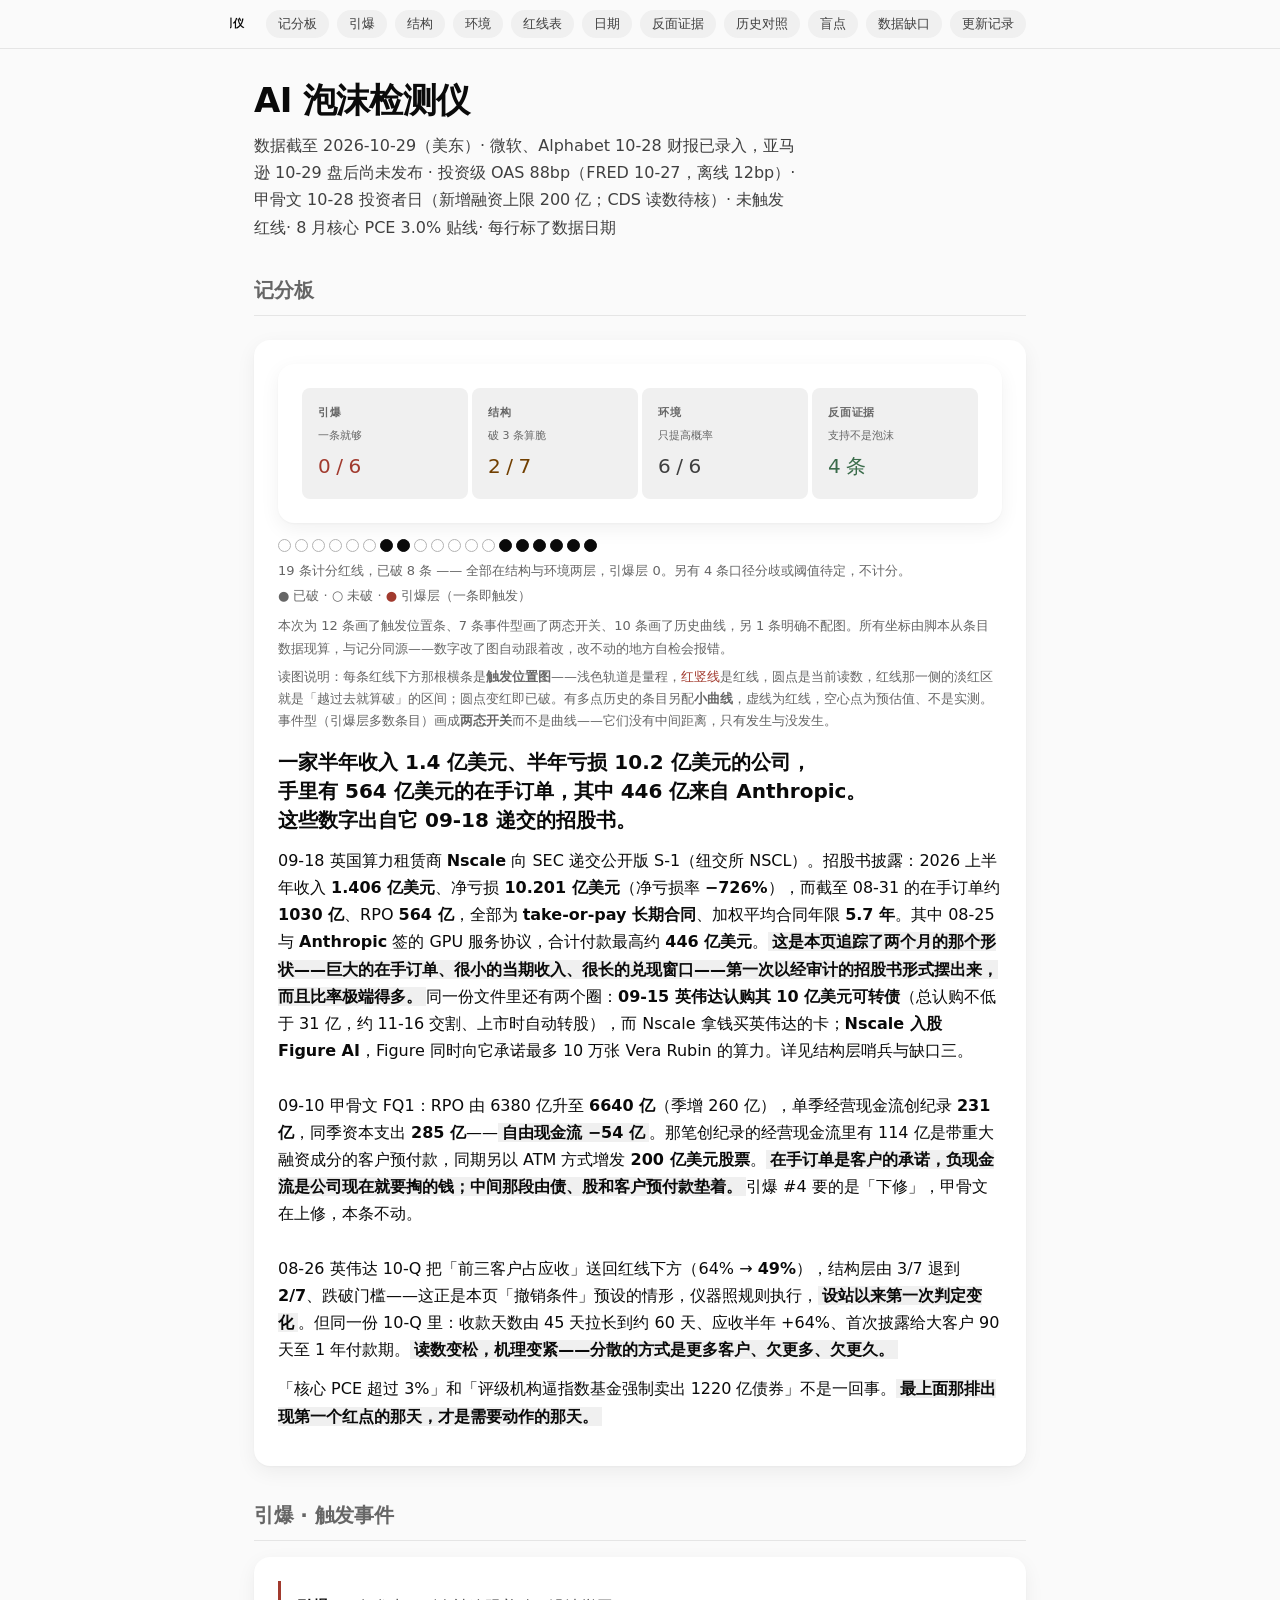
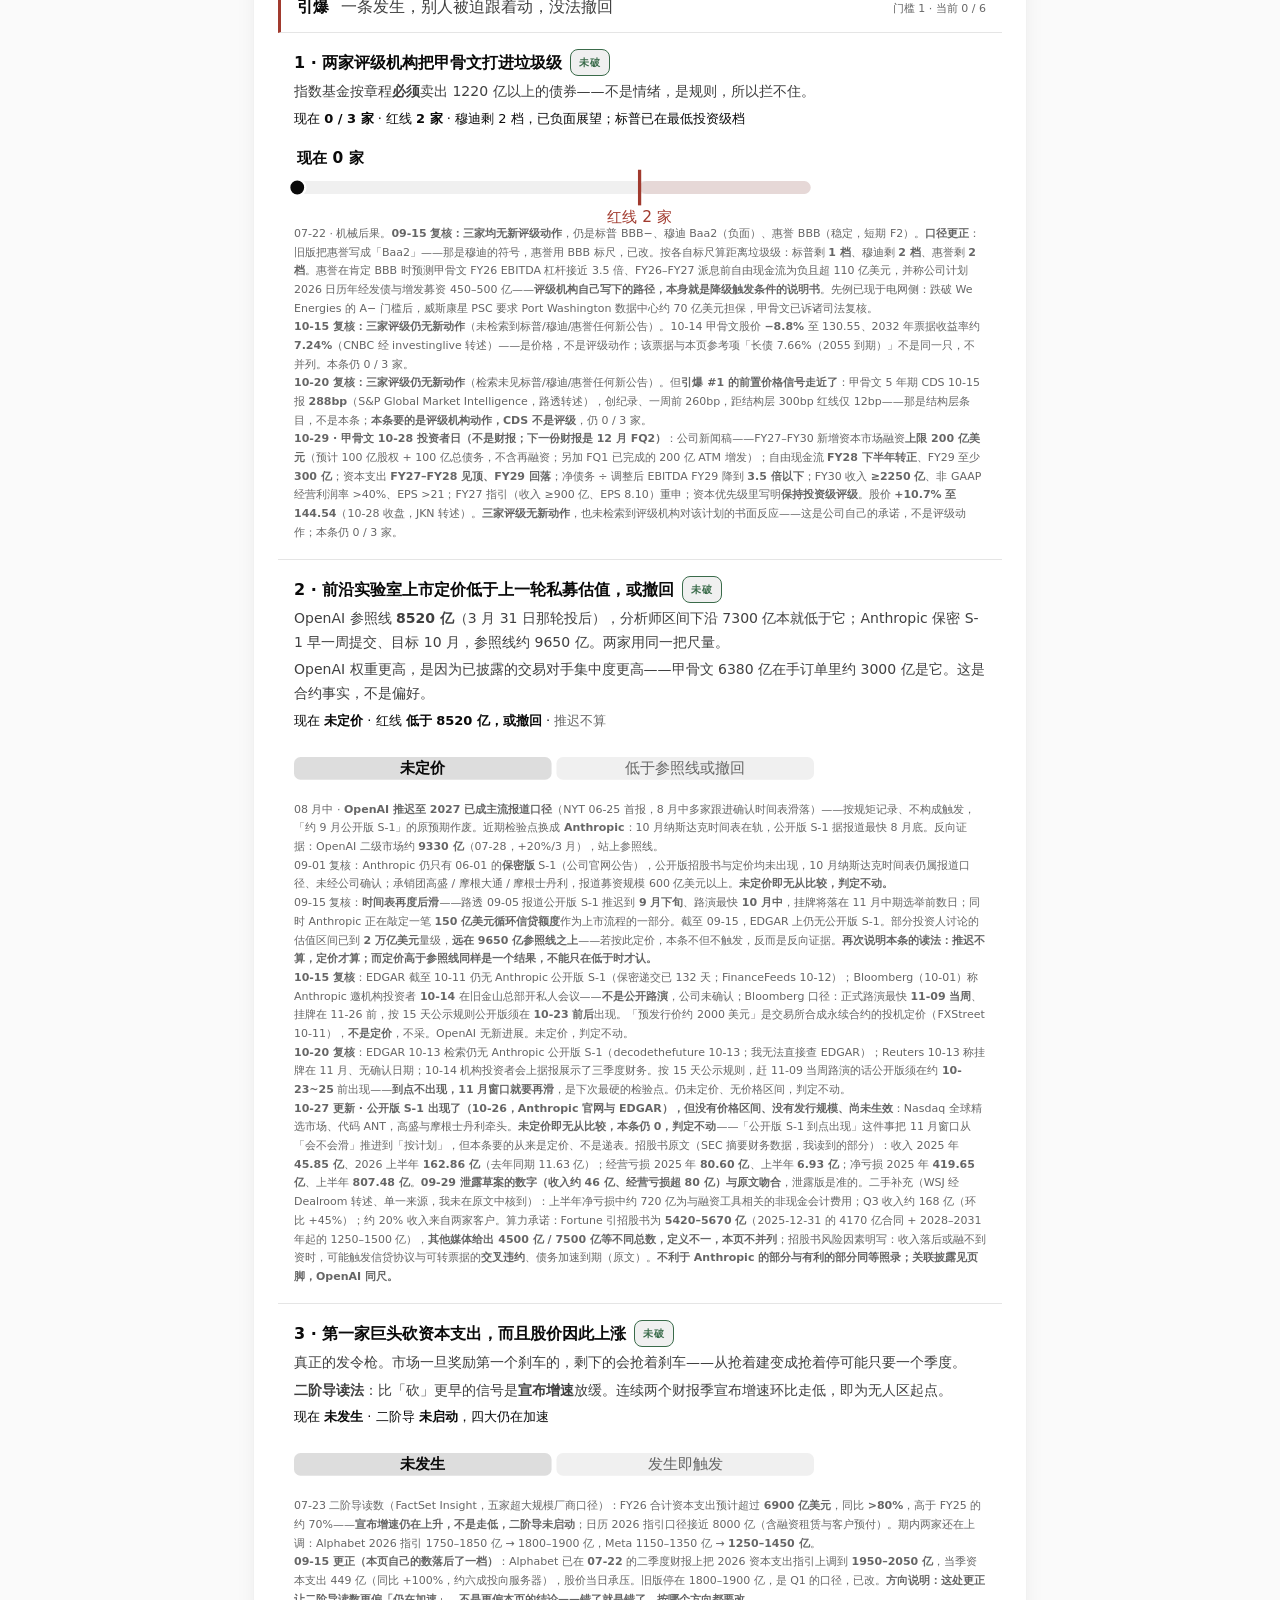
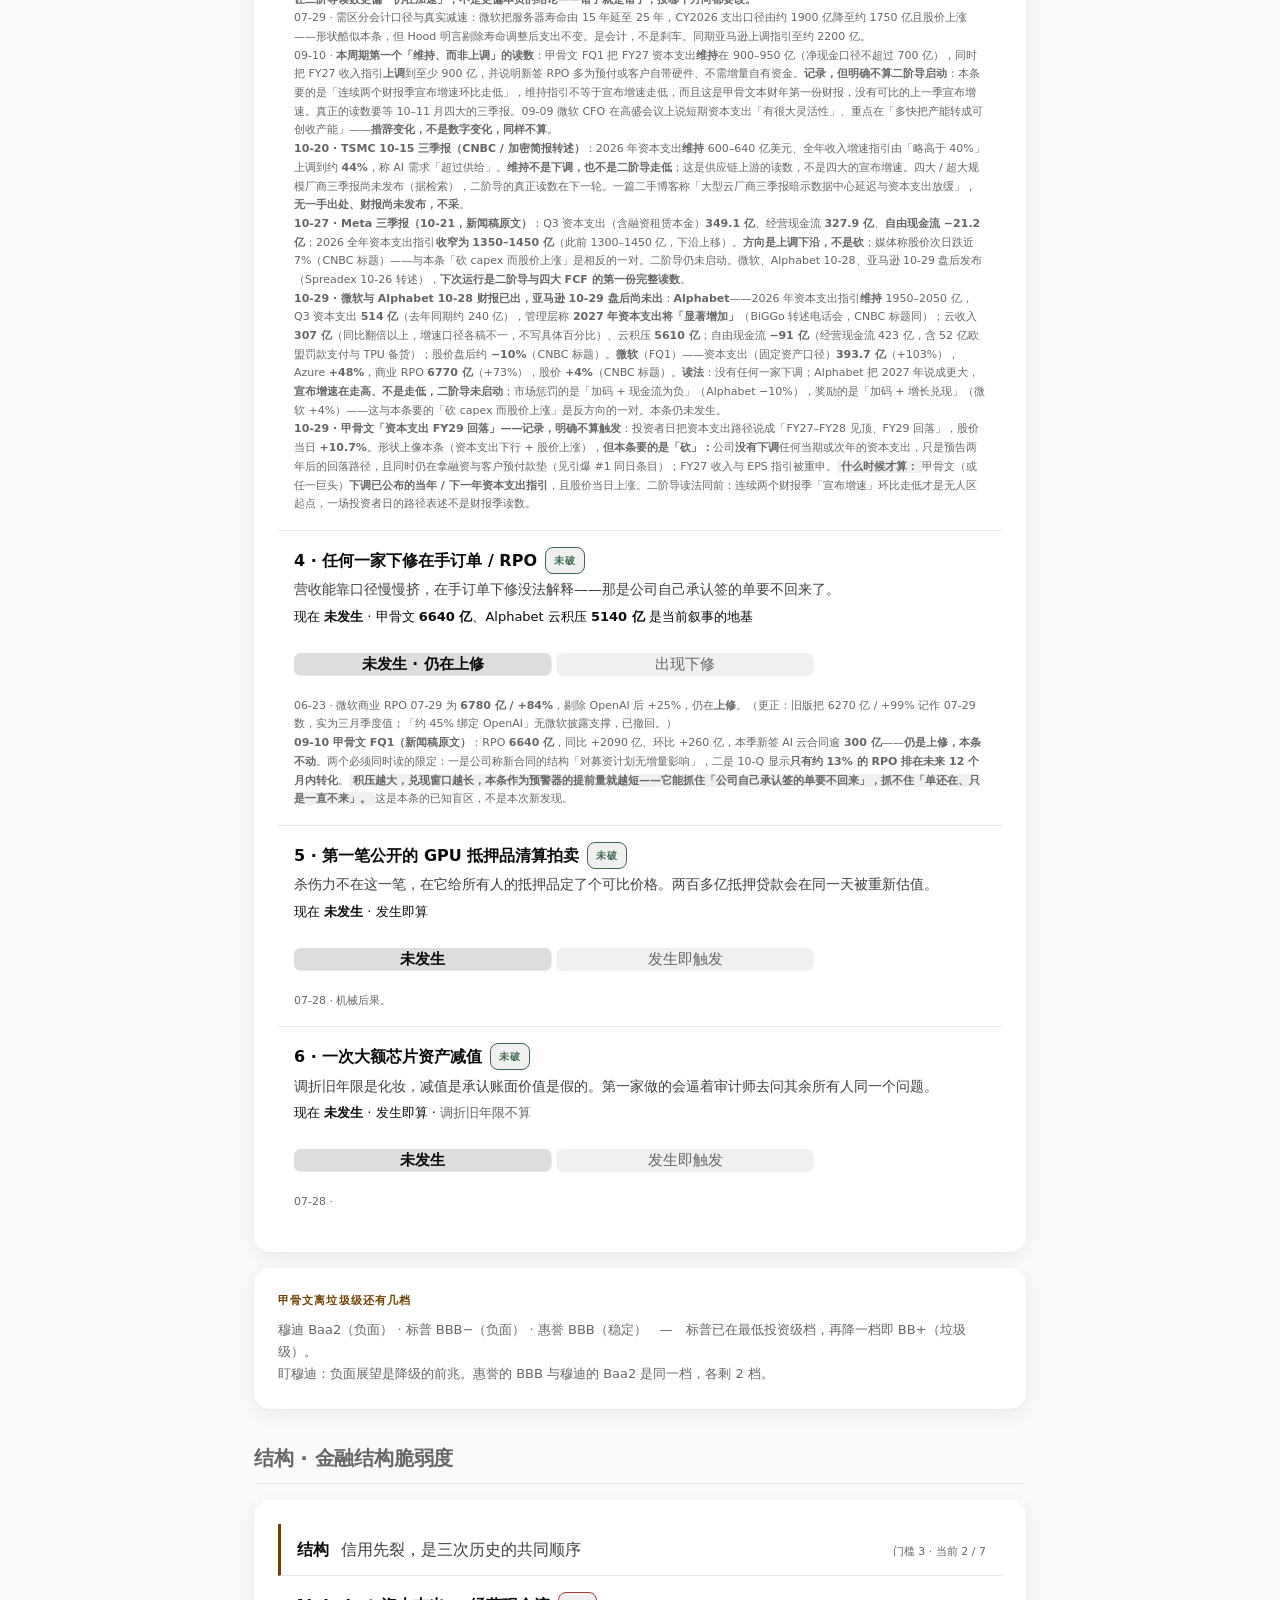
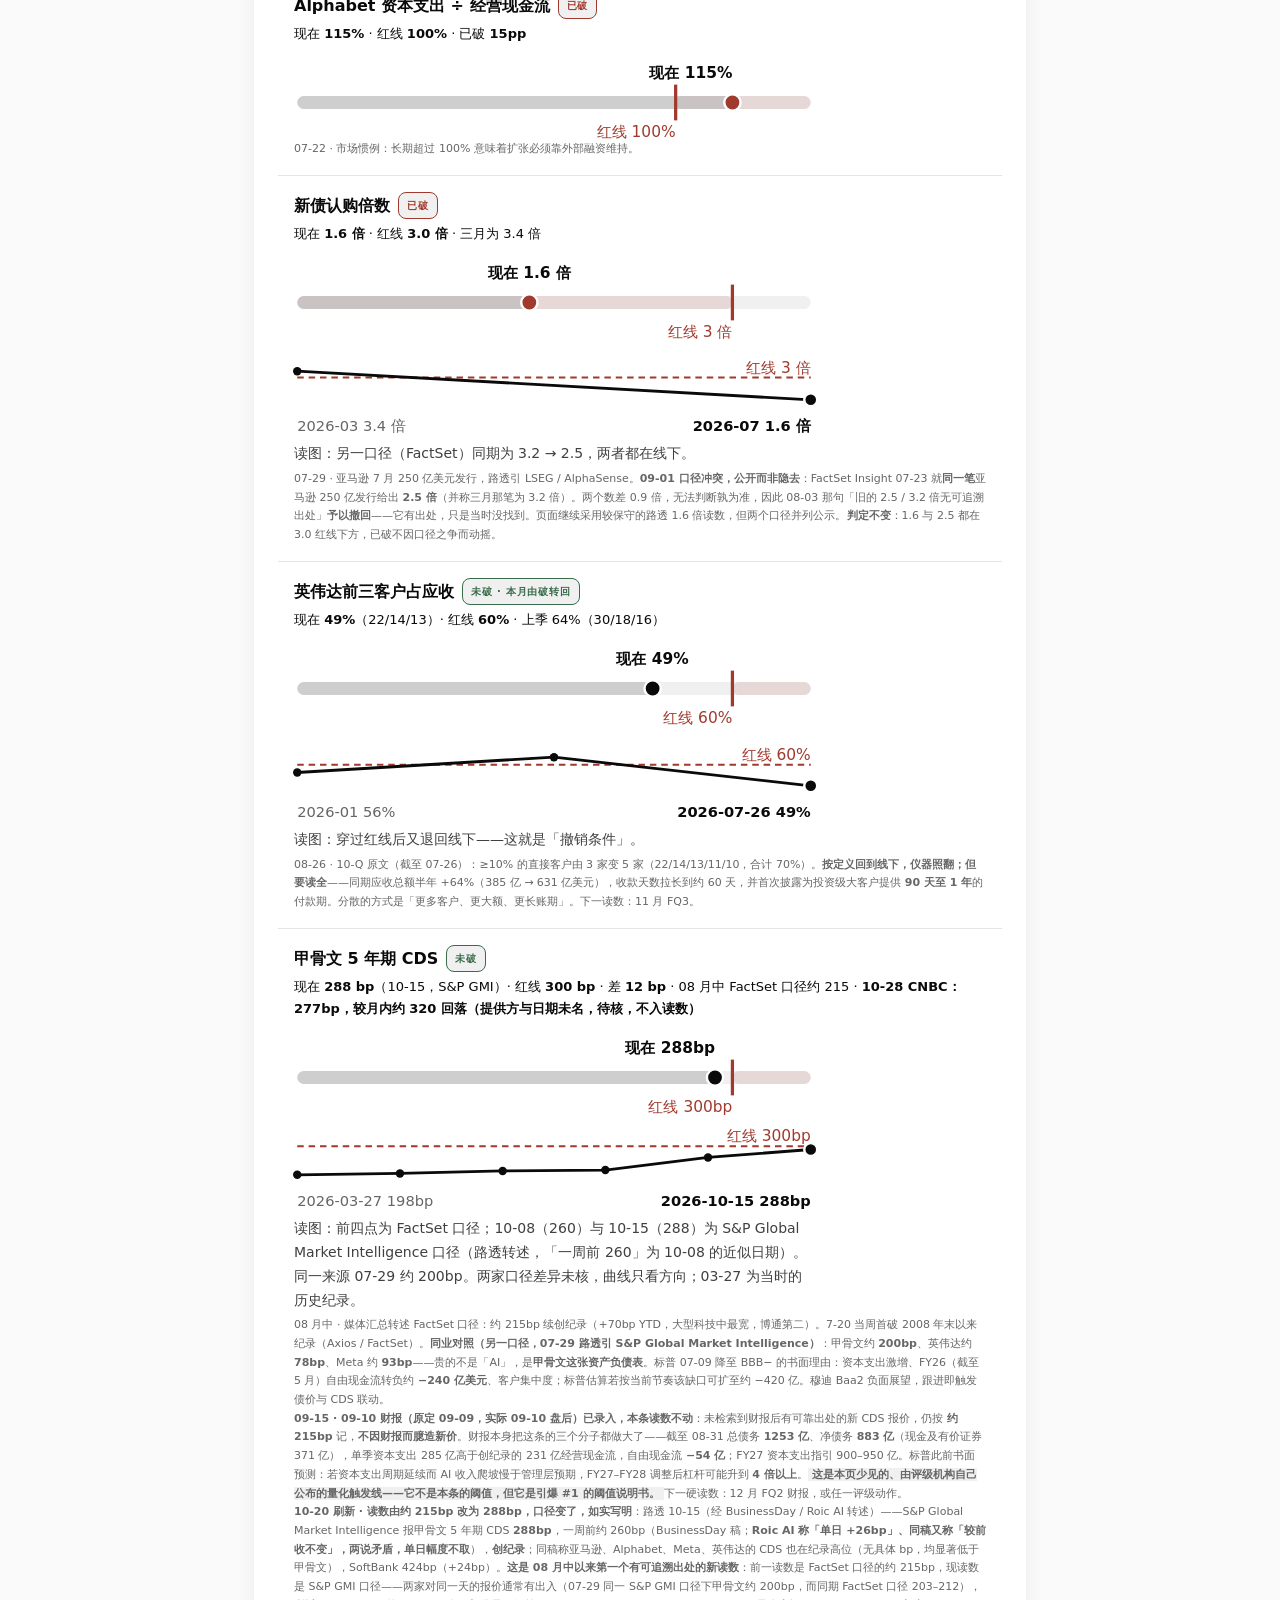
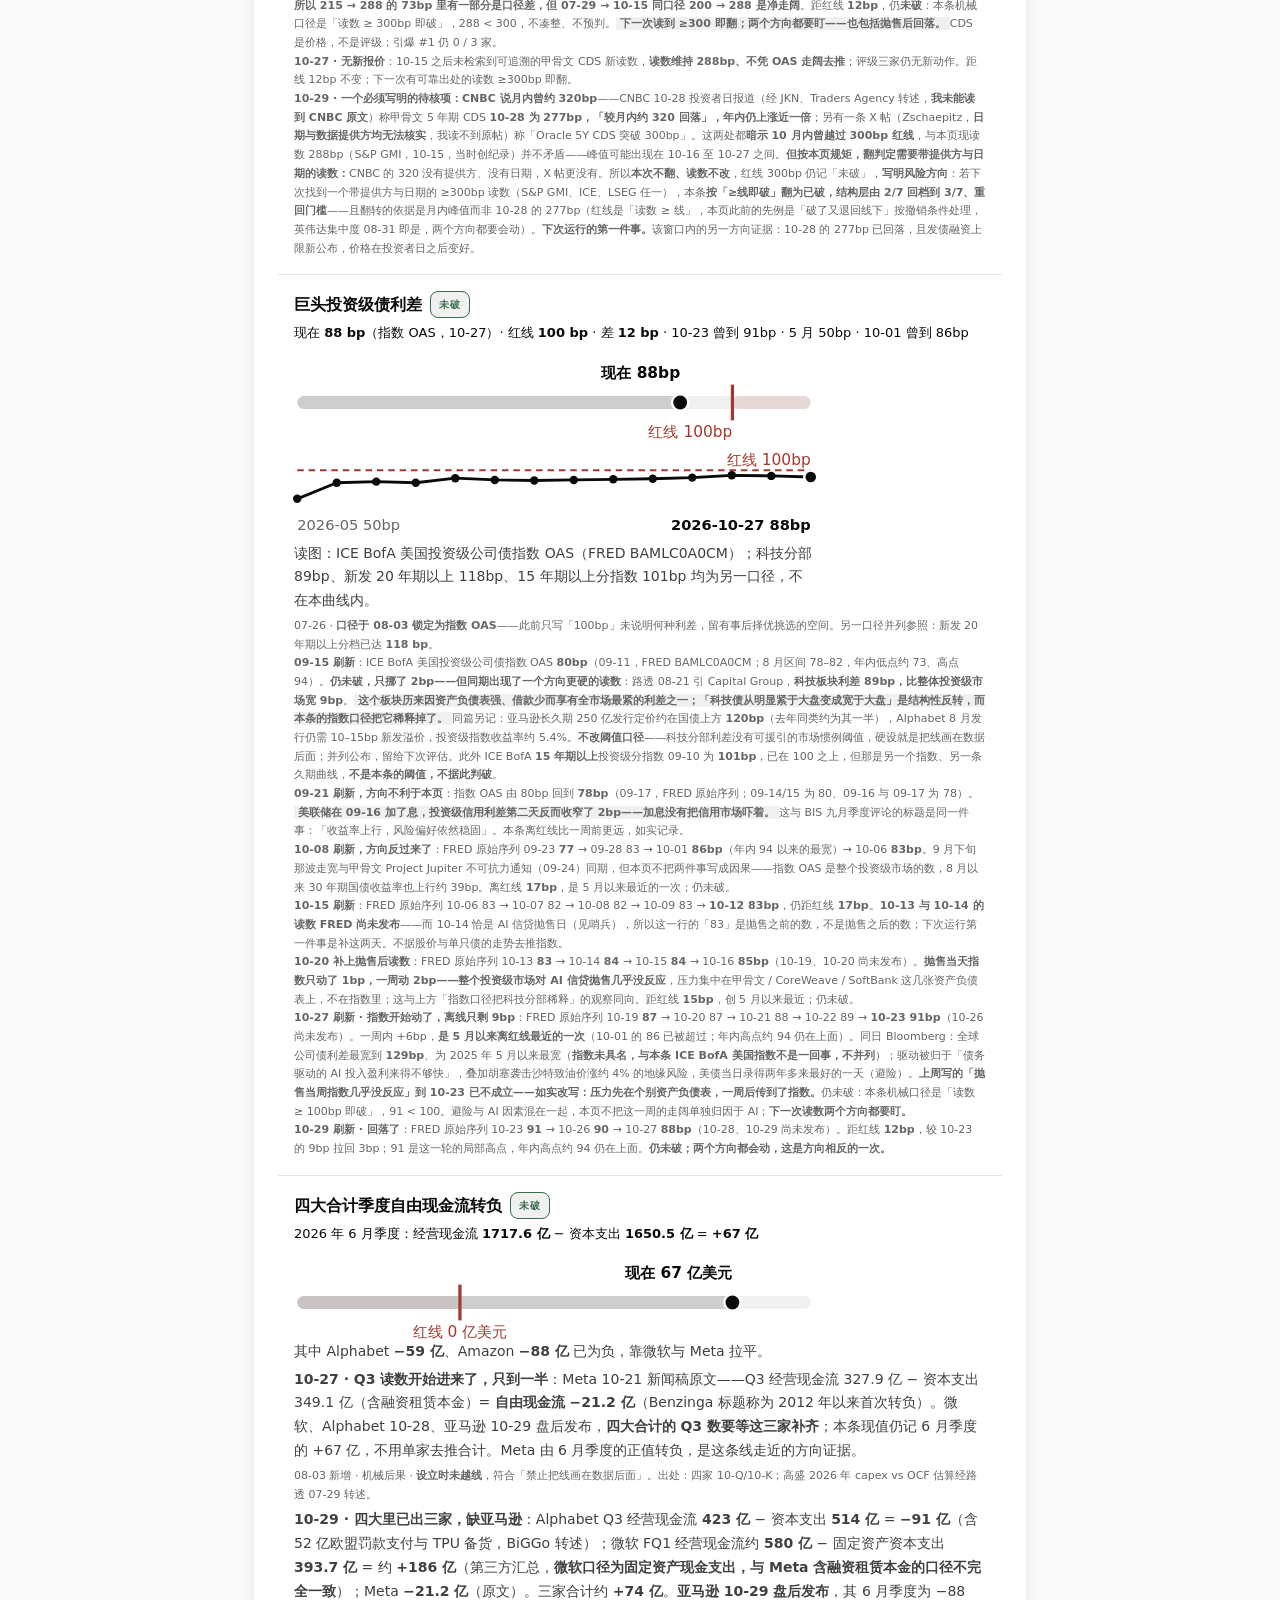
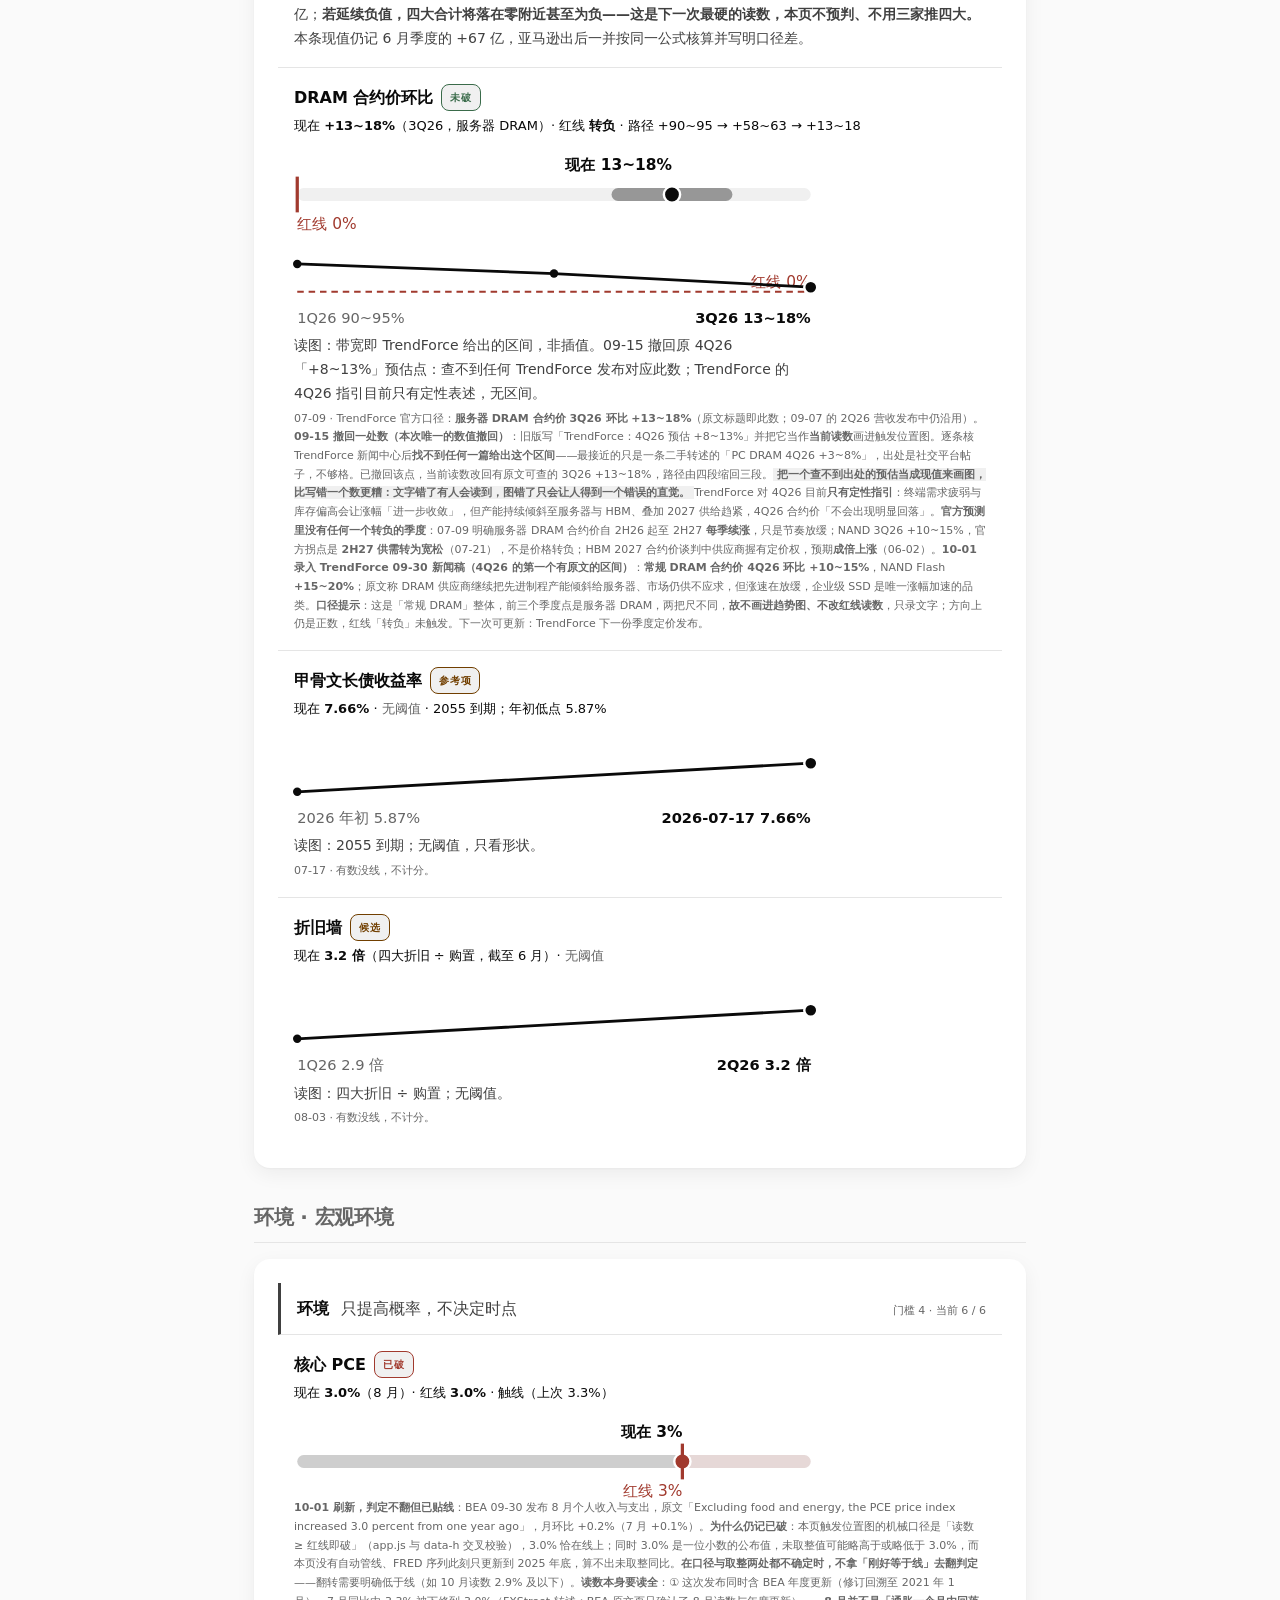
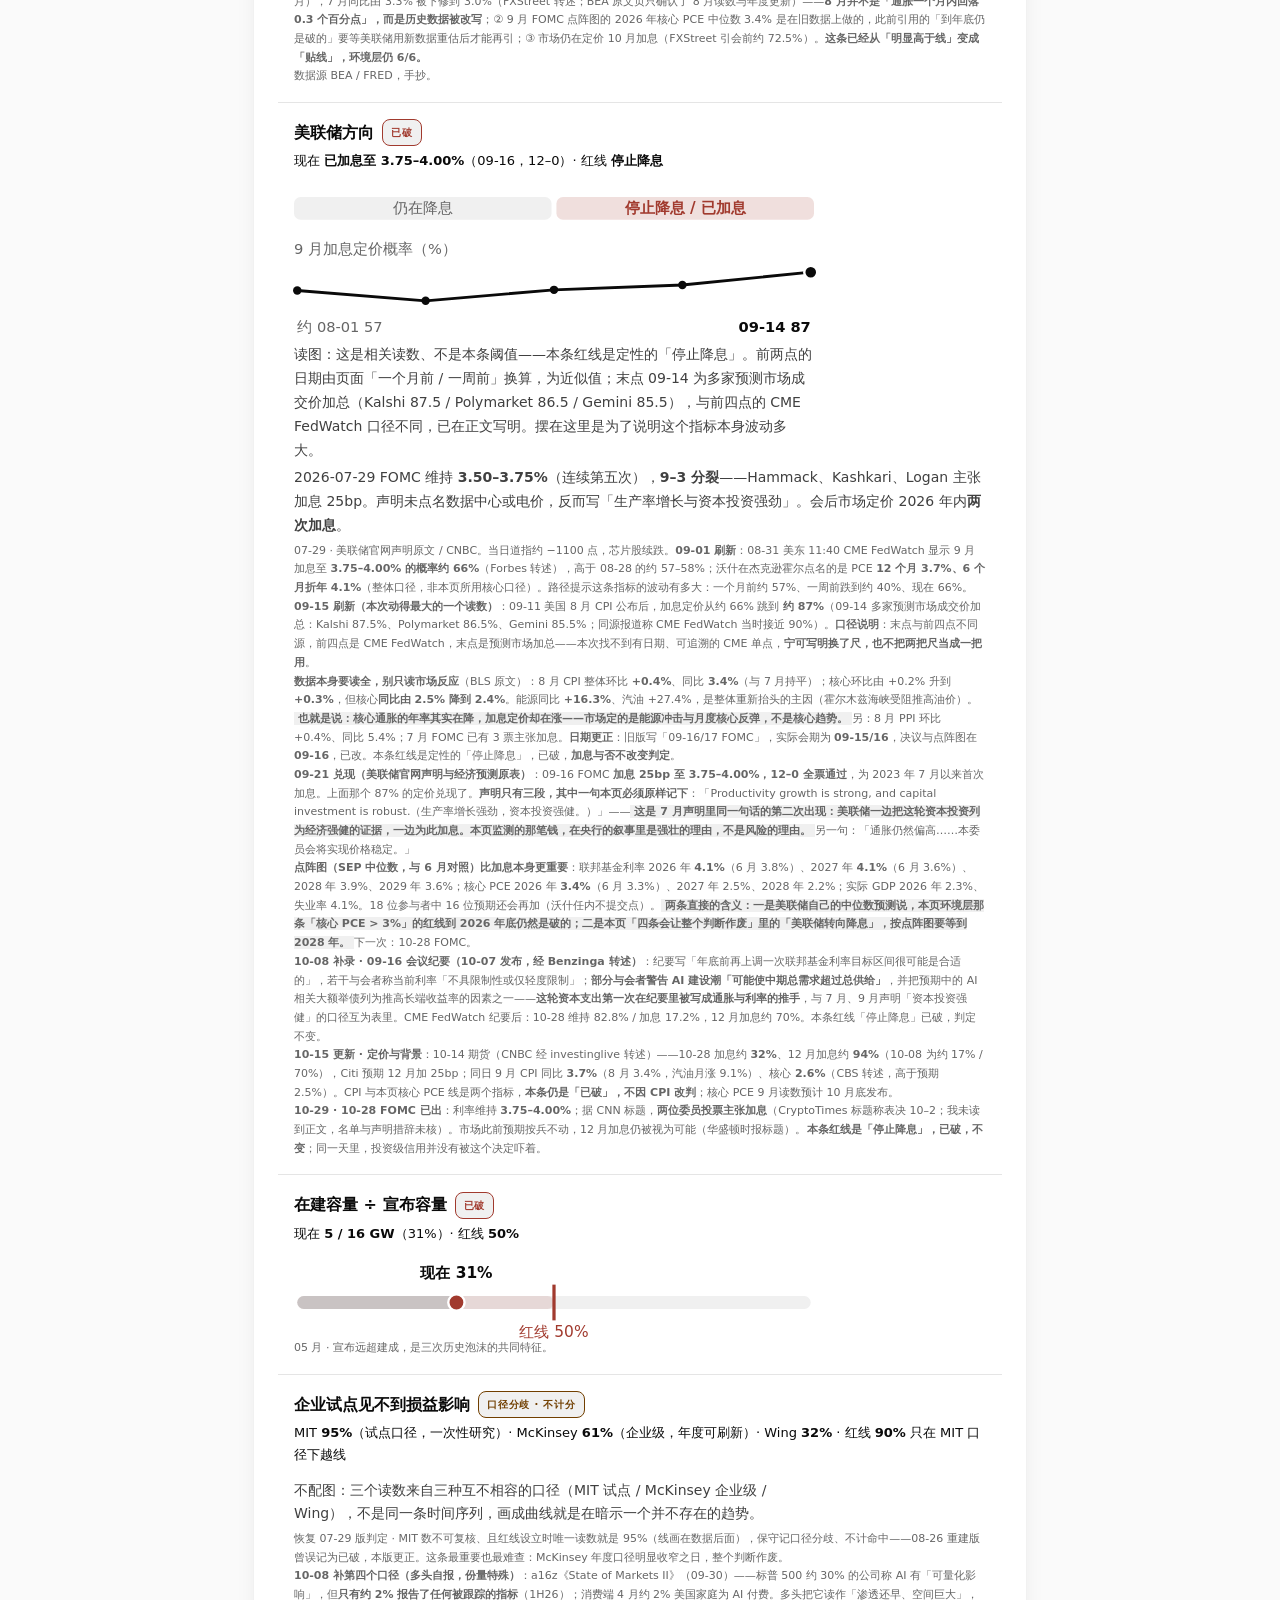
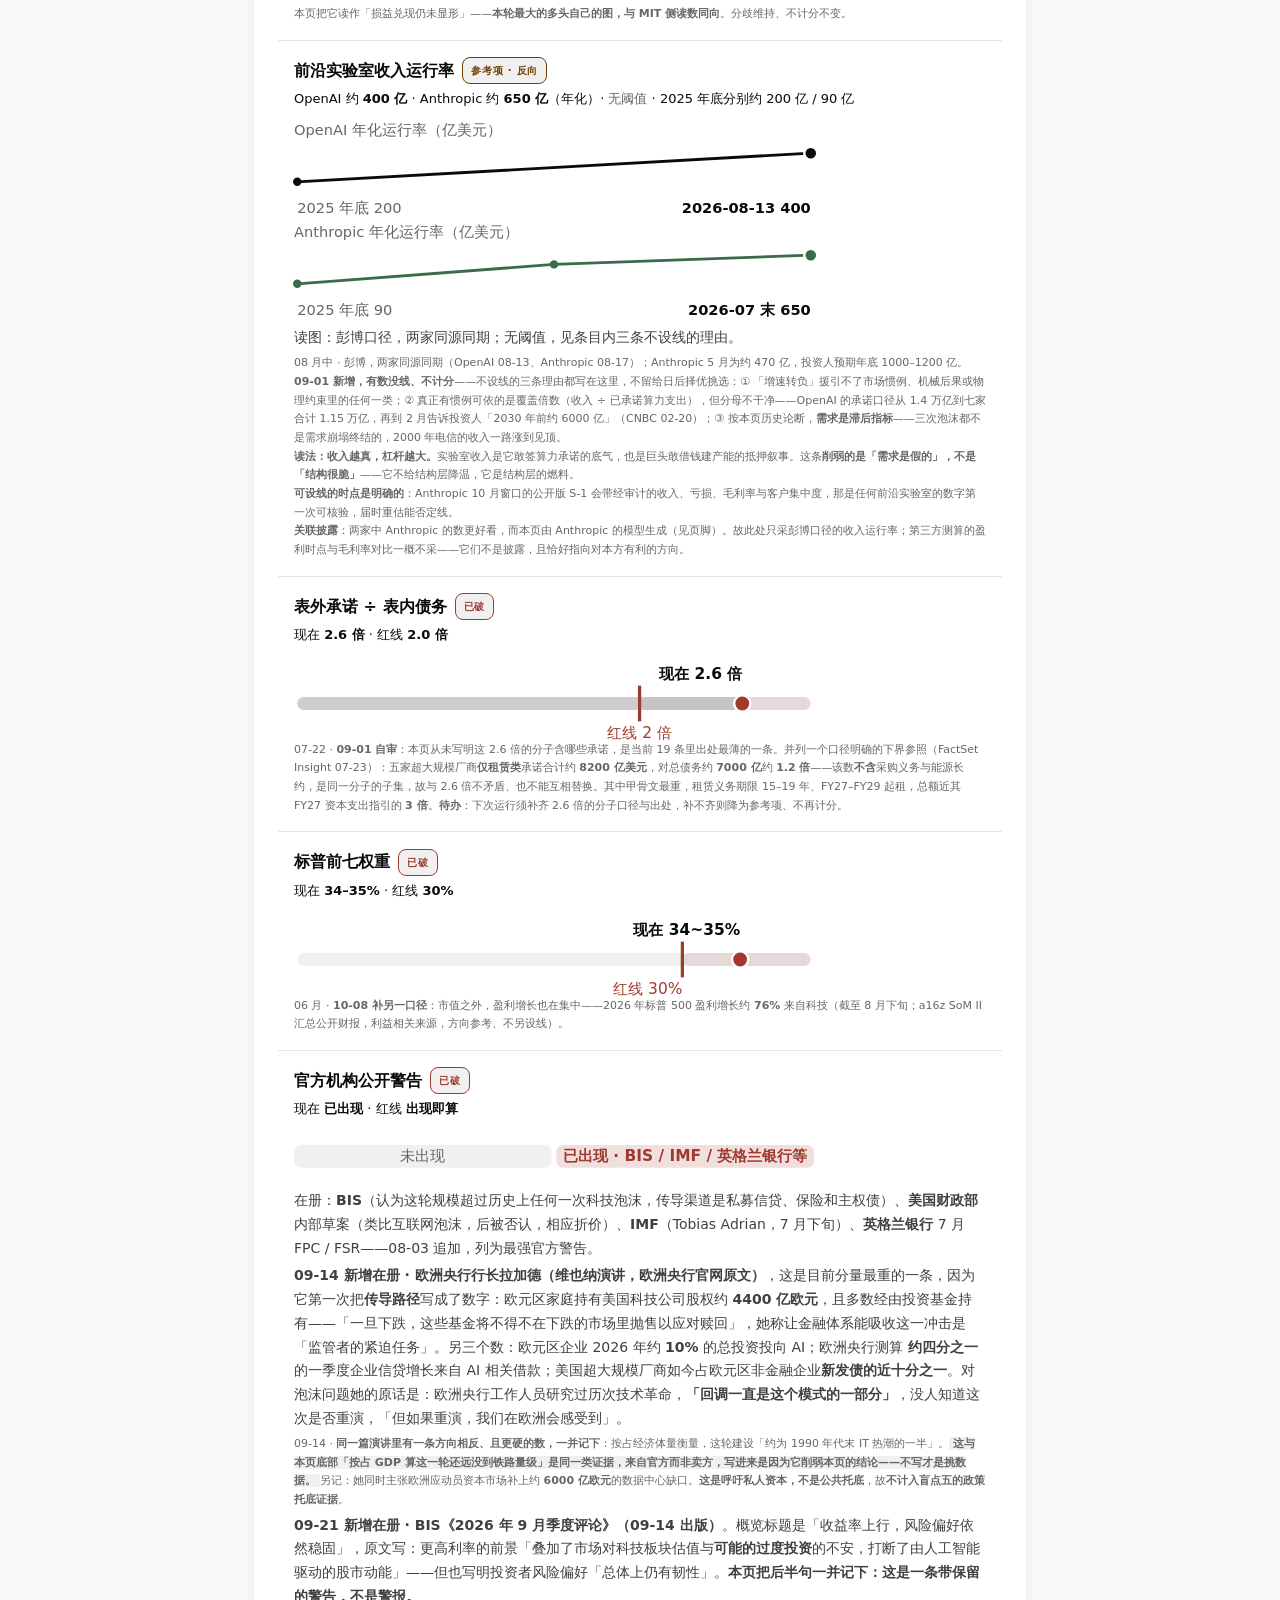
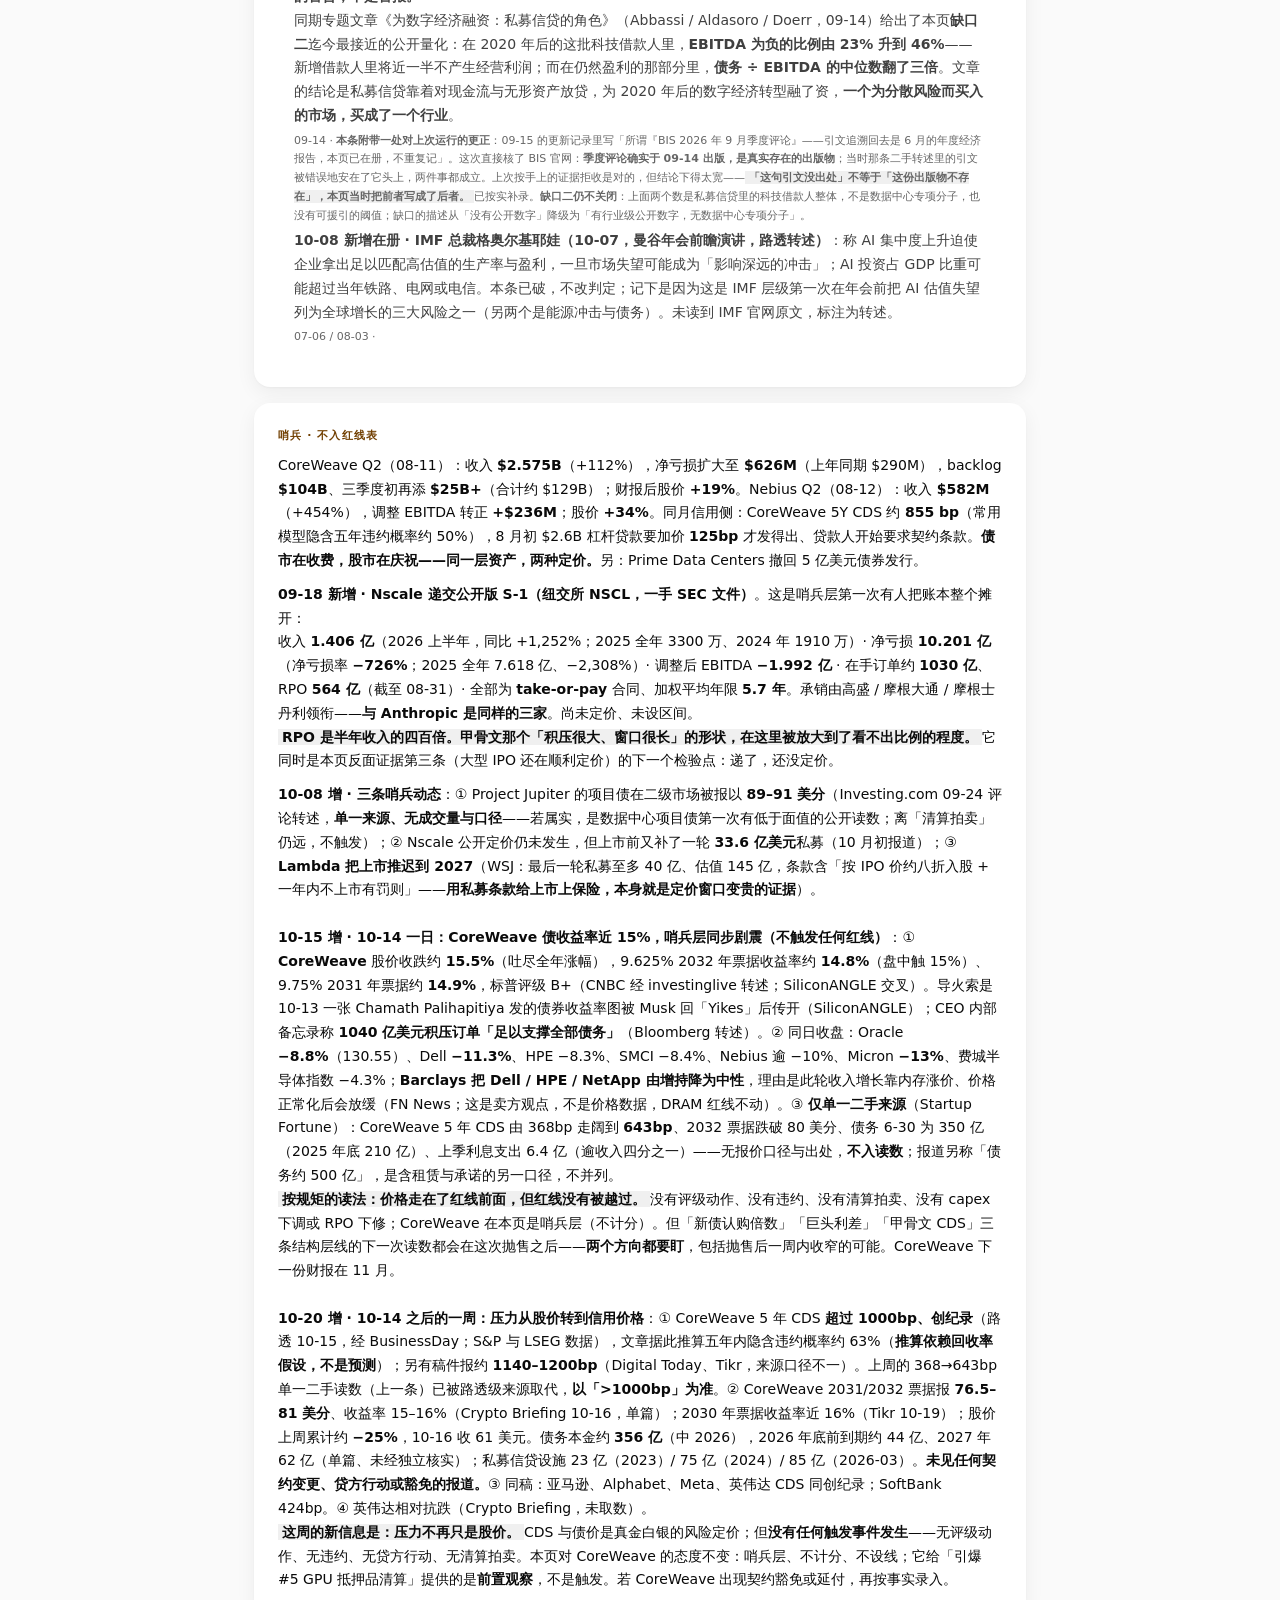
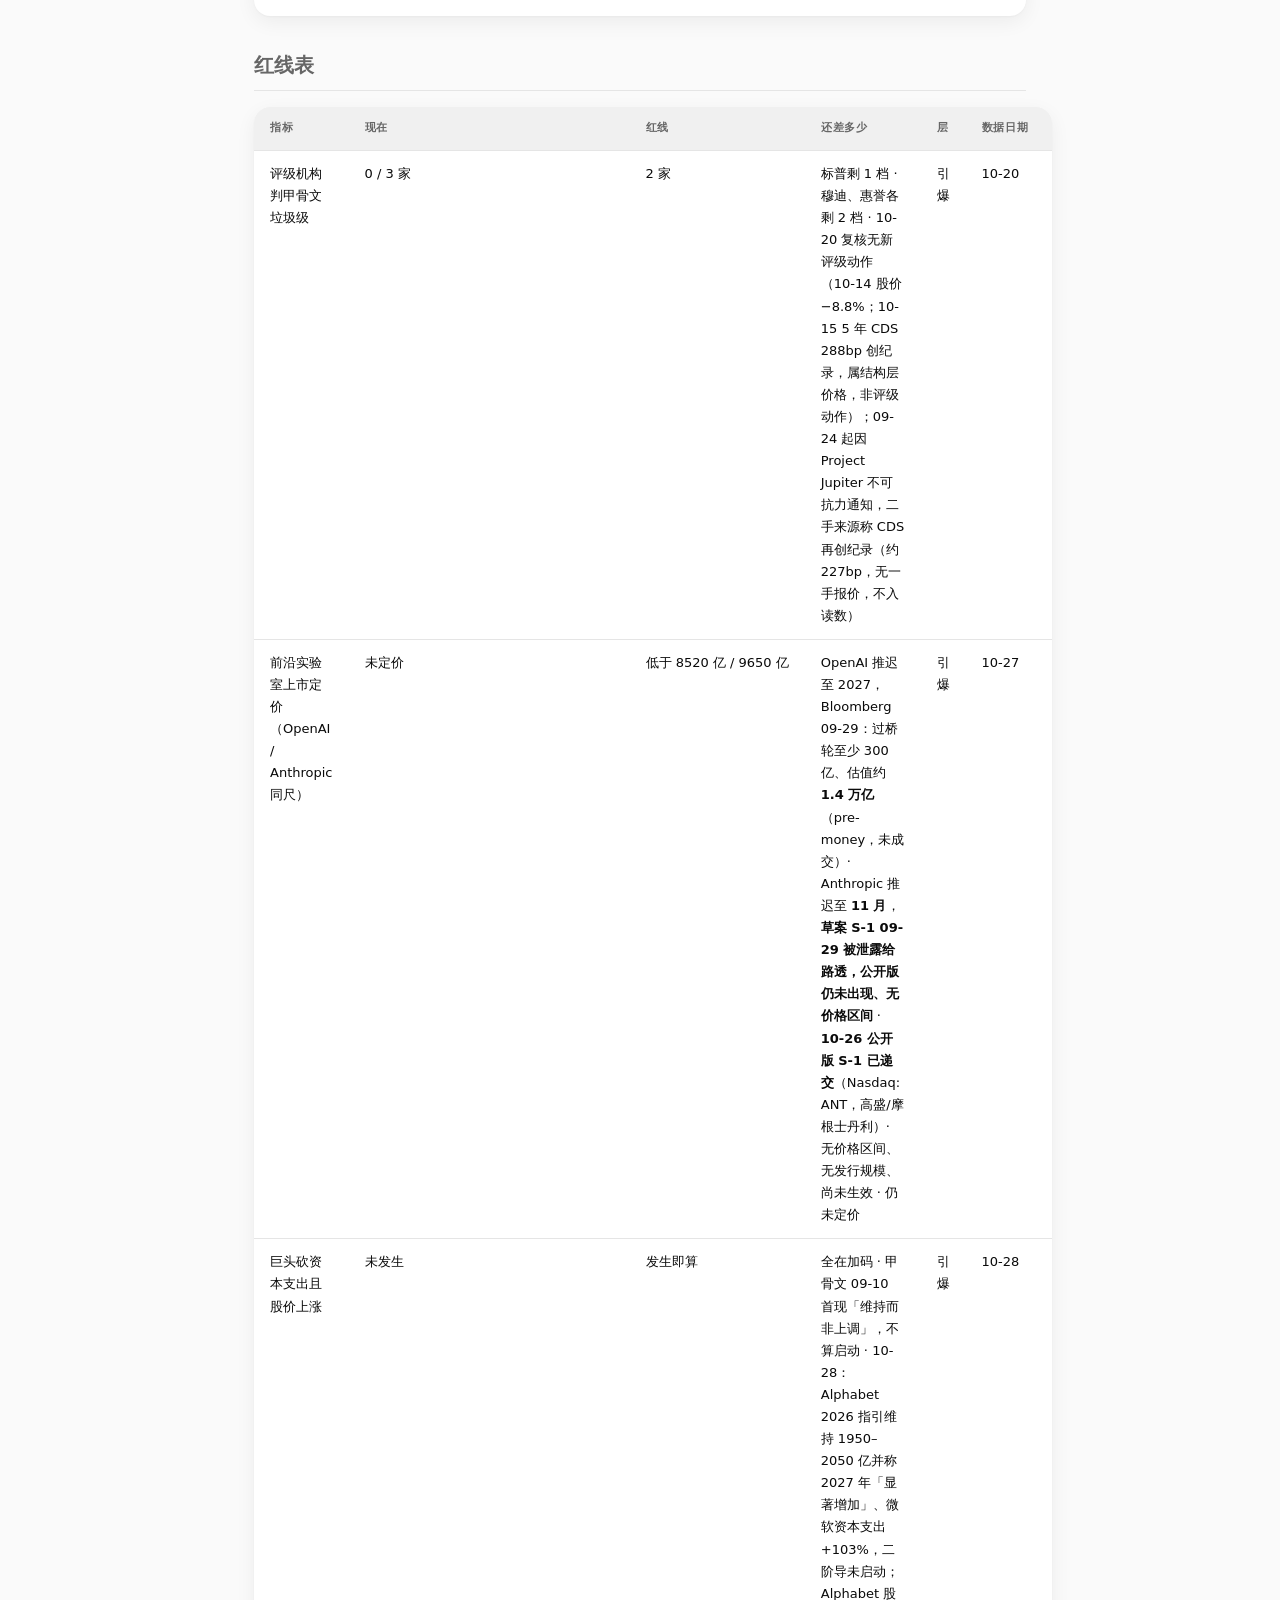
==== commit 1025e6c7: "研究更新 2026-10-29（二）：甲骨文 10-28 投资者日录入（新增融资上限 200 亿、FCF FY28 下半年转正；非财报）；CDS 月内是否越过 300bp 待核（无提供方 / 日期，不" ====
--- a/index.html
+++ b/index.html
@@ -36,7 +36,7 @@
 <h1>AI 泡沫检测仪</h1>
 <p class="sub">数据截至 2026-10-29（美东）· 19 条计分红线（另 5 条阈值待定不计分）· 每行标了数据日期</p>
 <p>监测条件分三层。<b>引爆</b>是触发事件，一条发生就够，当前 <b>0 / 6</b>。<b>结构</b>是金融结构脆弱度，门槛 3 条，当前 <b>2 / 7</b>（08-31 因英伟达前三客户占应收由 64% 回落至 49% 降档，跌破门槛；10-15 复核仍为 2/7）。<b>环境</b>只提高概率、不决定时点，门槛 4 条，当前 <b>6 / 6</b> 已破（10-01 核心 PCE 回落到 3.0%、贴线，仍按「≥线即破」记已破），另有 1 条口径分歧不计分。</p>
-<p>已破的红线包括：核心 PCE 3.0%（红线 3.0%，贴线）、美联储 09-16 加息 25bp 至 3.75–4.00%（12–0 全票，2023 年 7 月以来首次）、在建容量仅为宣布容量的 31%（红线 50%）、表外承诺 ÷ 表内债务 2.6 倍（红线 2.0 倍）、标普前七权重 34–35%（红线 30%）、官方机构公开警告已出现、Alphabet 资本支出 ÷ 经营现金流 115%（红线 100%）、新债认购倍数 1.6 倍（红线 3.0 倍）。未破但在移动的：甲骨文 5 年期 CDS 288bp（S&amp;P GMI 10-15 创纪录，红线 300bp，差 12bp）、巨头投资级债利差 88bp 指数 OAS（FRED 10-27，红线 100bp，差 12bp；10-23 曾到 91bp）、四大合计季度自由现金流 +67 亿美元（红线转负）、DRAM 合约价环比 +13~18%（红线转负）。10-26 Anthropic 递交公开版 S-1（Nasdaq: ANT），无价格区间、未定价，引爆 #2 仍未触发。10-28 Alphabet 维持 2026 资本支出指引并称 2027 年显著增加（股价约 −10%），微软 Azure +48%；无人下调资本支出。10-14 单日：CoreWeave 债收益率近 15%、股价 −15.5%，甲骨文 −8.8%；10-15 CoreWeave 5 年 CDS 超 1000bp 创纪录。均属价格事件，未触发任何红线（无评级动作、违约、清算、capex 下调）。</p>
+<p>已破的红线包括：核心 PCE 3.0%（红线 3.0%，贴线）、美联储 09-16 加息 25bp 至 3.75–4.00%（12–0 全票，2023 年 7 月以来首次）、在建容量仅为宣布容量的 31%（红线 50%）、表外承诺 ÷ 表内债务 2.6 倍（红线 2.0 倍）、标普前七权重 34–35%（红线 30%）、官方机构公开警告已出现、Alphabet 资本支出 ÷ 经营现金流 115%（红线 100%）、新债认购倍数 1.6 倍（红线 3.0 倍）。未破但在移动的：甲骨文 5 年期 CDS 288bp（S&amp;P GMI 10-15 创纪录，红线 300bp，差 12bp）、巨头投资级债利差 88bp 指数 OAS（FRED 10-27，红线 100bp，差 12bp；10-23 曾到 91bp）、四大合计季度自由现金流 +67 亿美元（红线转负）、DRAM 合约价环比 +13~18%（红线转负）。10-26 Anthropic 递交公开版 S-1（Nasdaq: ANT），无价格区间、未定价，引爆 #2 仍未触发。10-28 Alphabet 维持 2026 资本支出指引并称 2027 年显著增加（股价约 −10%），微软 Azure +48%；无人下调资本支出。10-28 甲骨文投资者日（非财报）：新增融资上限 200 亿、FCF FY28 下半年转正；其 CDS 在 10 月内是否越过 300bp 红线待核（CNBC 称月内曾约 320、10-28 为 277），核实即翻结构层。10-14 单日：CoreWeave 债收益率近 15%、股价 −15.5%，甲骨文 −8.8%；10-15 CoreWeave 5 年 CDS 超 1000bp 创纪录。均属价格事件，未触发任何红线（无评级动作、违约、清算、capex 下调）。</p>
 <p>规矩：阈值只接受市场惯例、机械后果、物理约束三类依据；禁止把线画在数据后面；计数与点状图由脚本核算、不手改；没有可靠来源就不改数、不翻判定、不加红线。不构成投资建议。</p>
 <p class="sm">正文分块加载中。若长时间停留在本页，说明浏览器未能加载正文文件。<a href="body-1.html">引爆层</a> · <a href="body-2.html">结构层与环境层</a> · <a href="body-3.html">红线表与日期</a> · <a href="body-4.html">历史对照与更新记录</a></p>
 <noscript><p class="sm"><b>本页正文需要 JavaScript 才能完整呈现。</b>以上为摘要；分块正文可直接访问上方四个链接。</p></noscript>
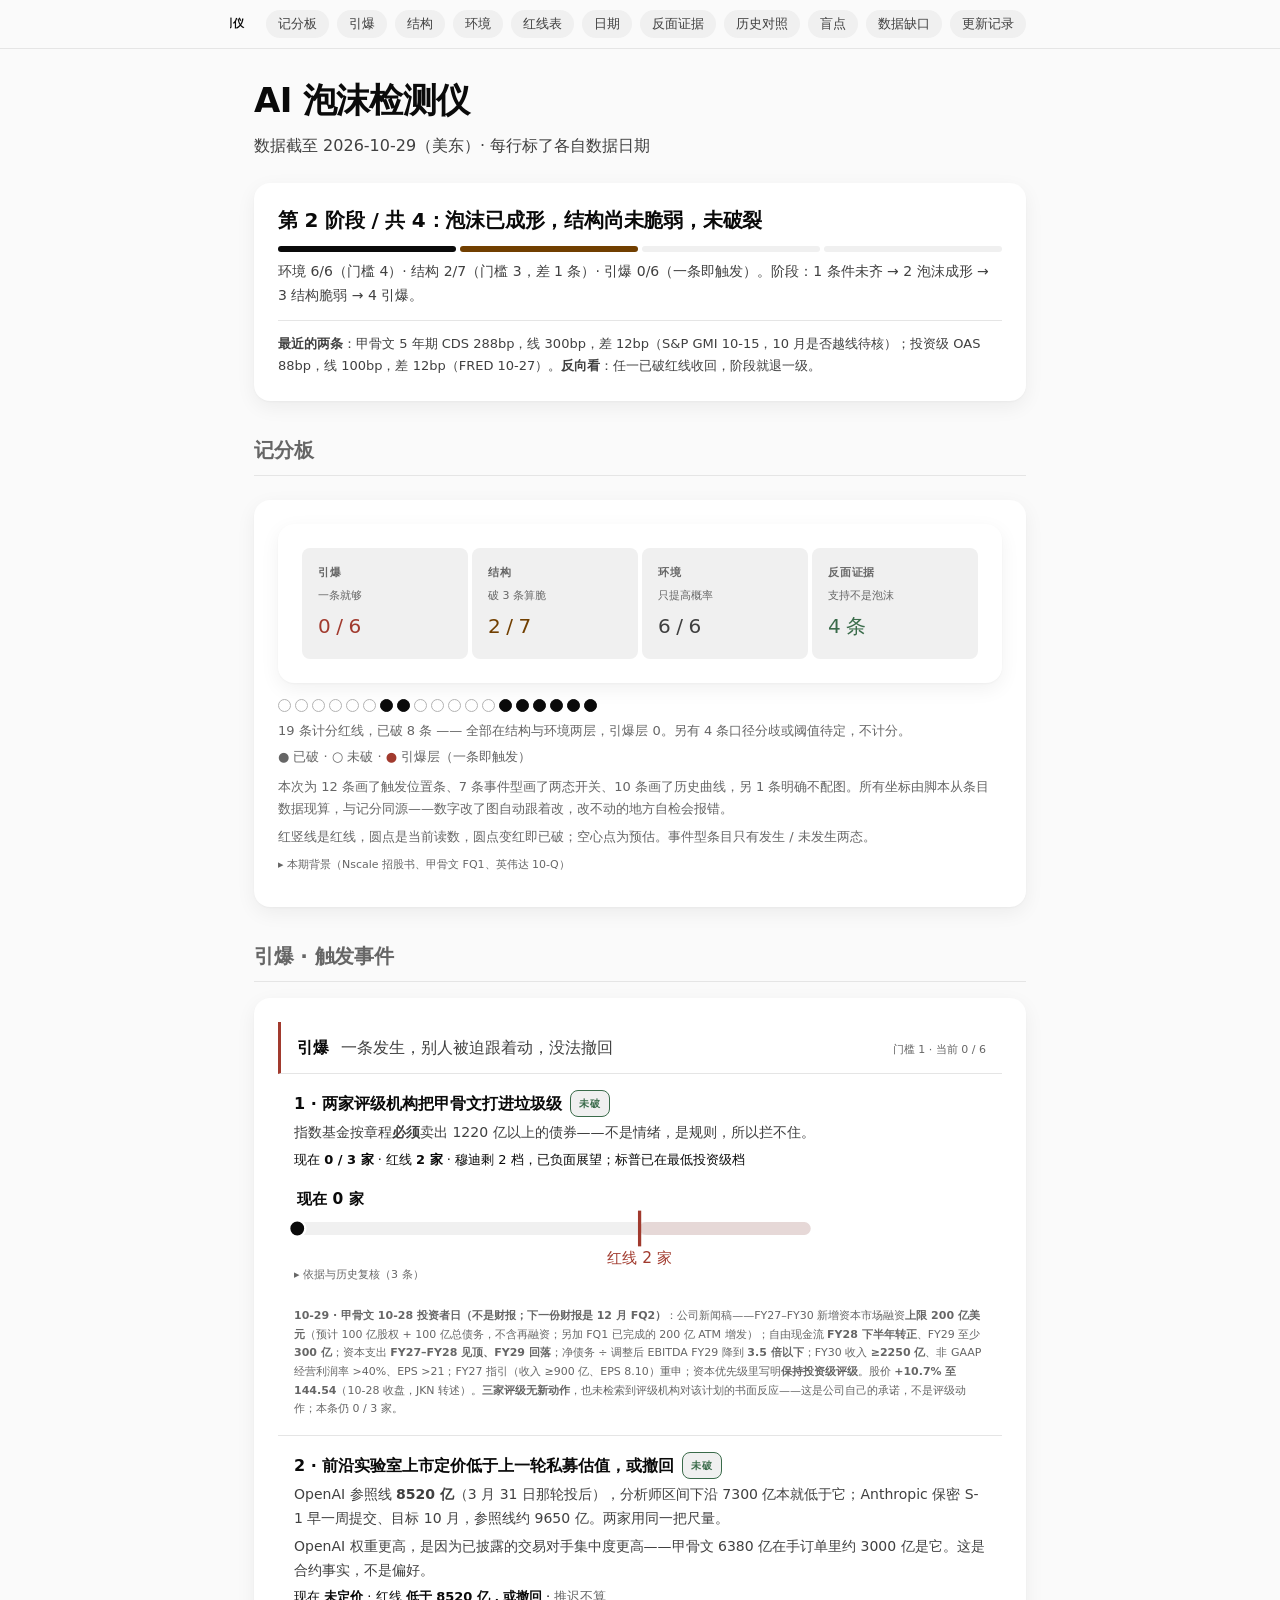
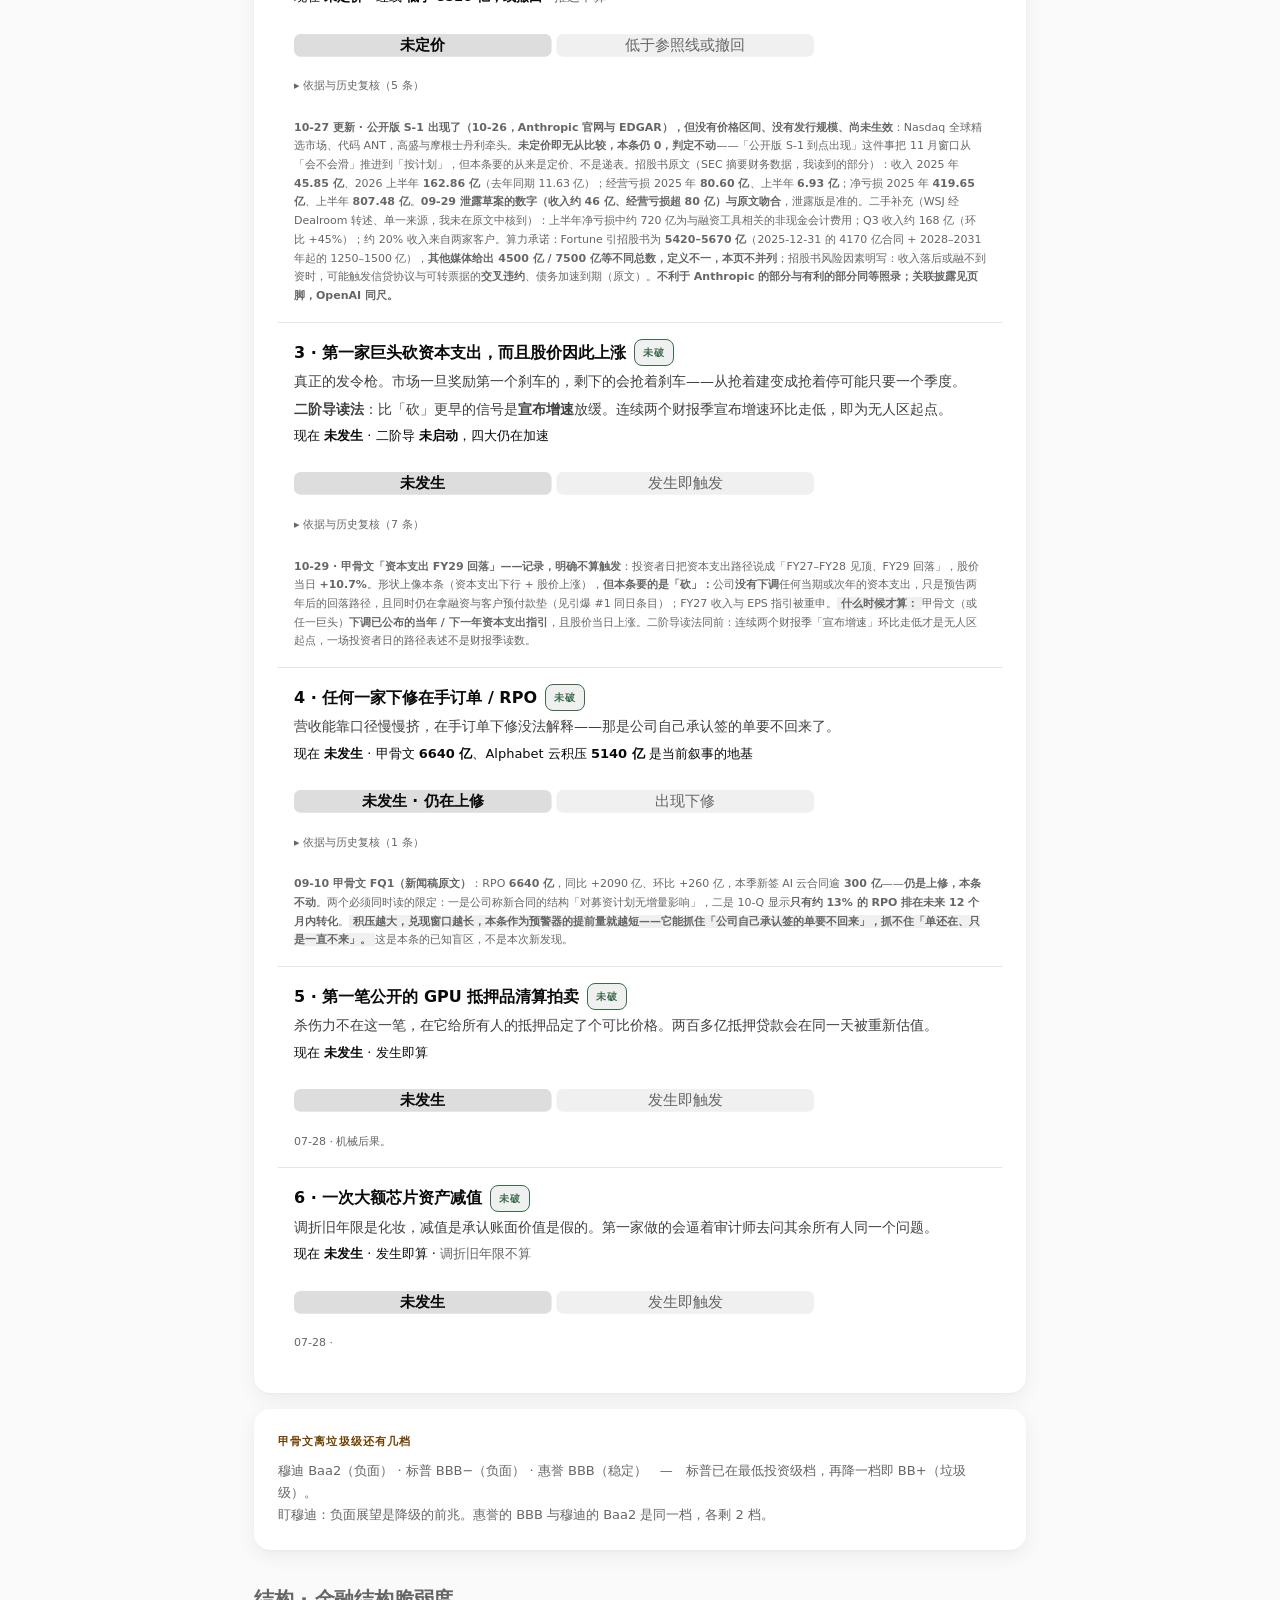
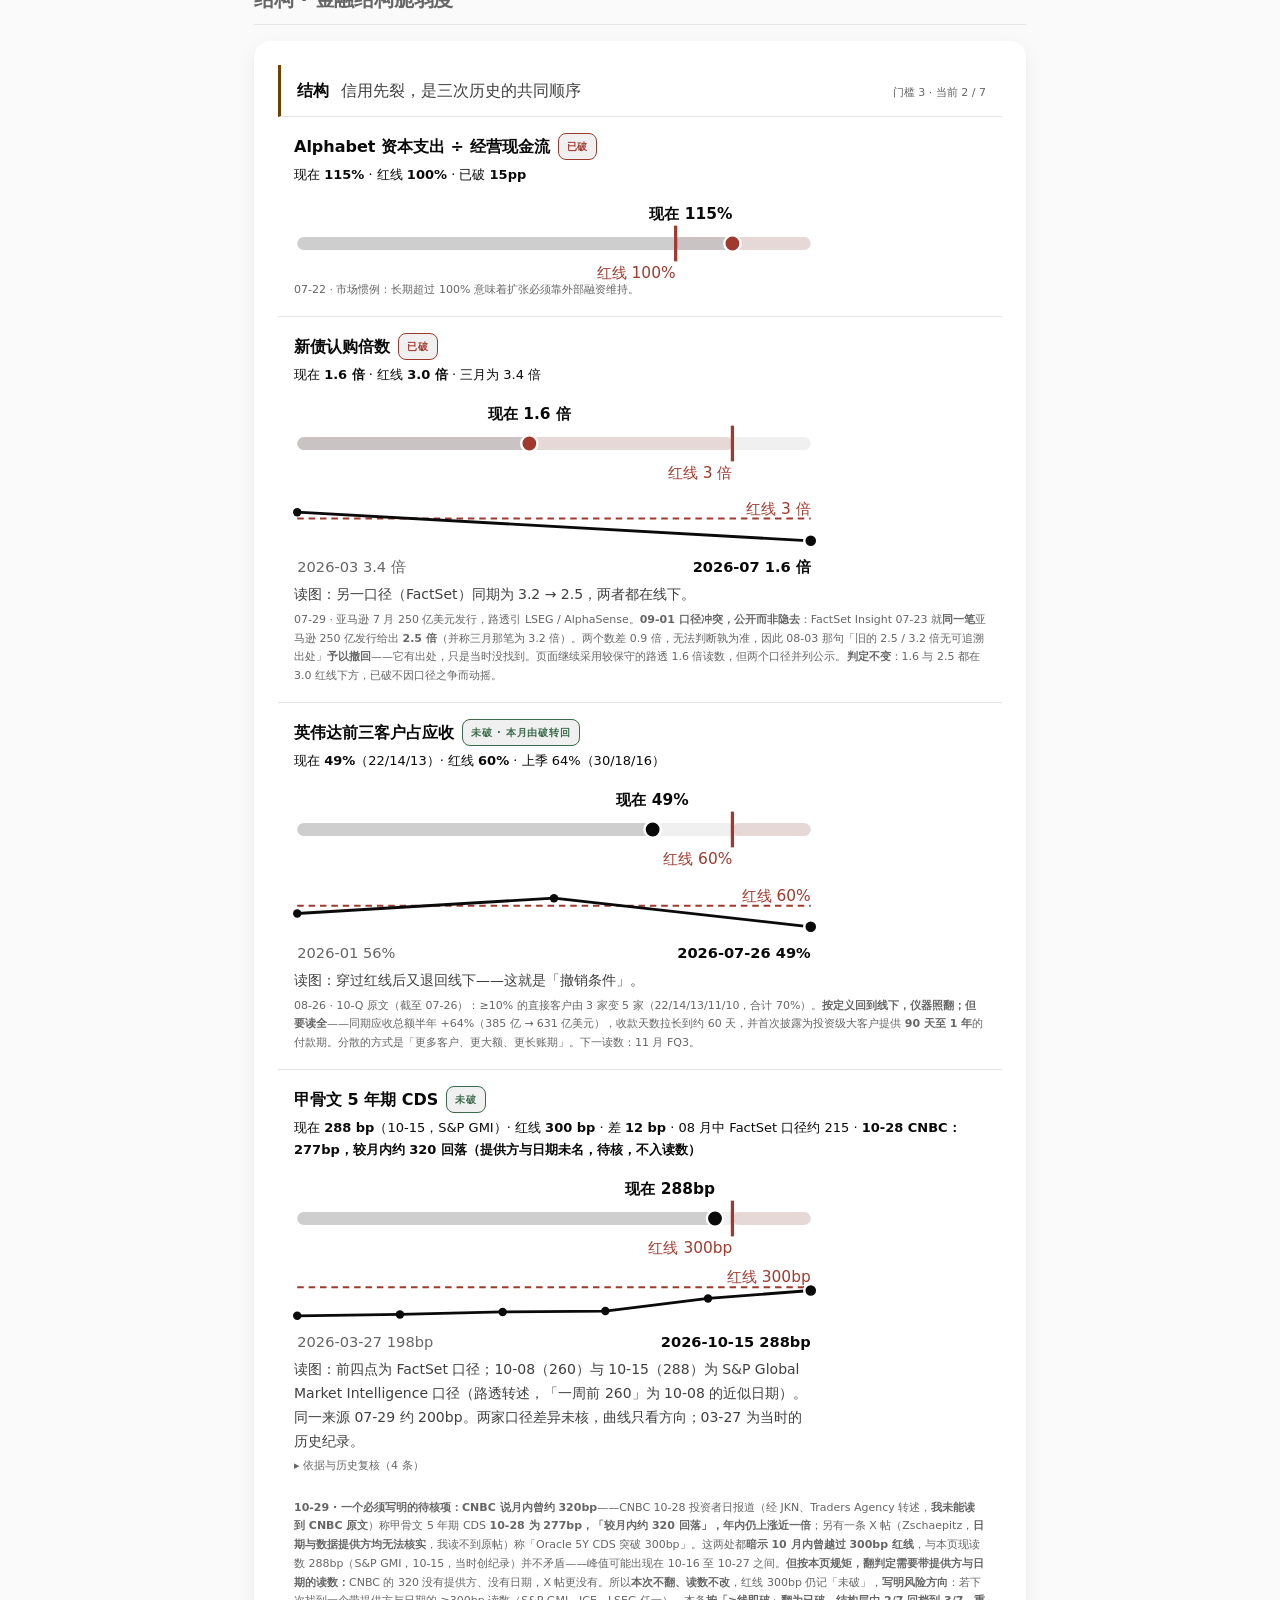
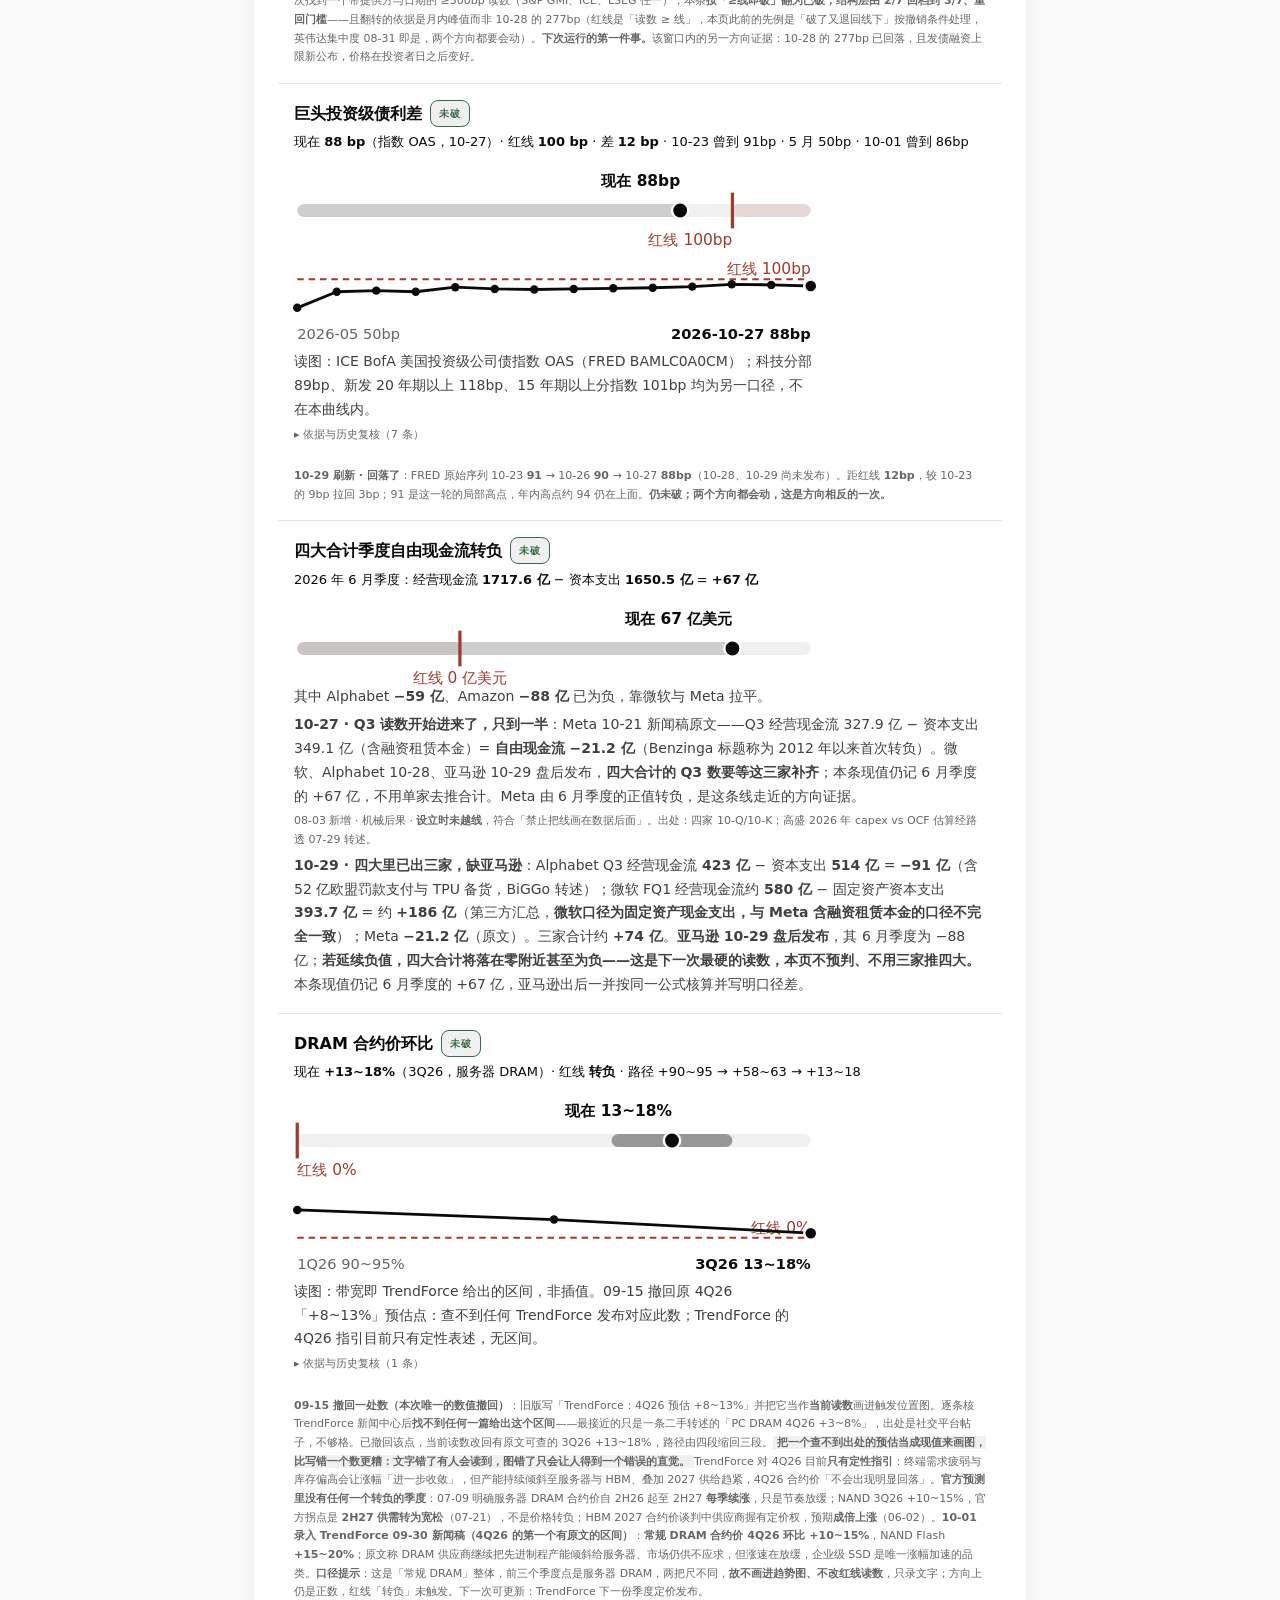
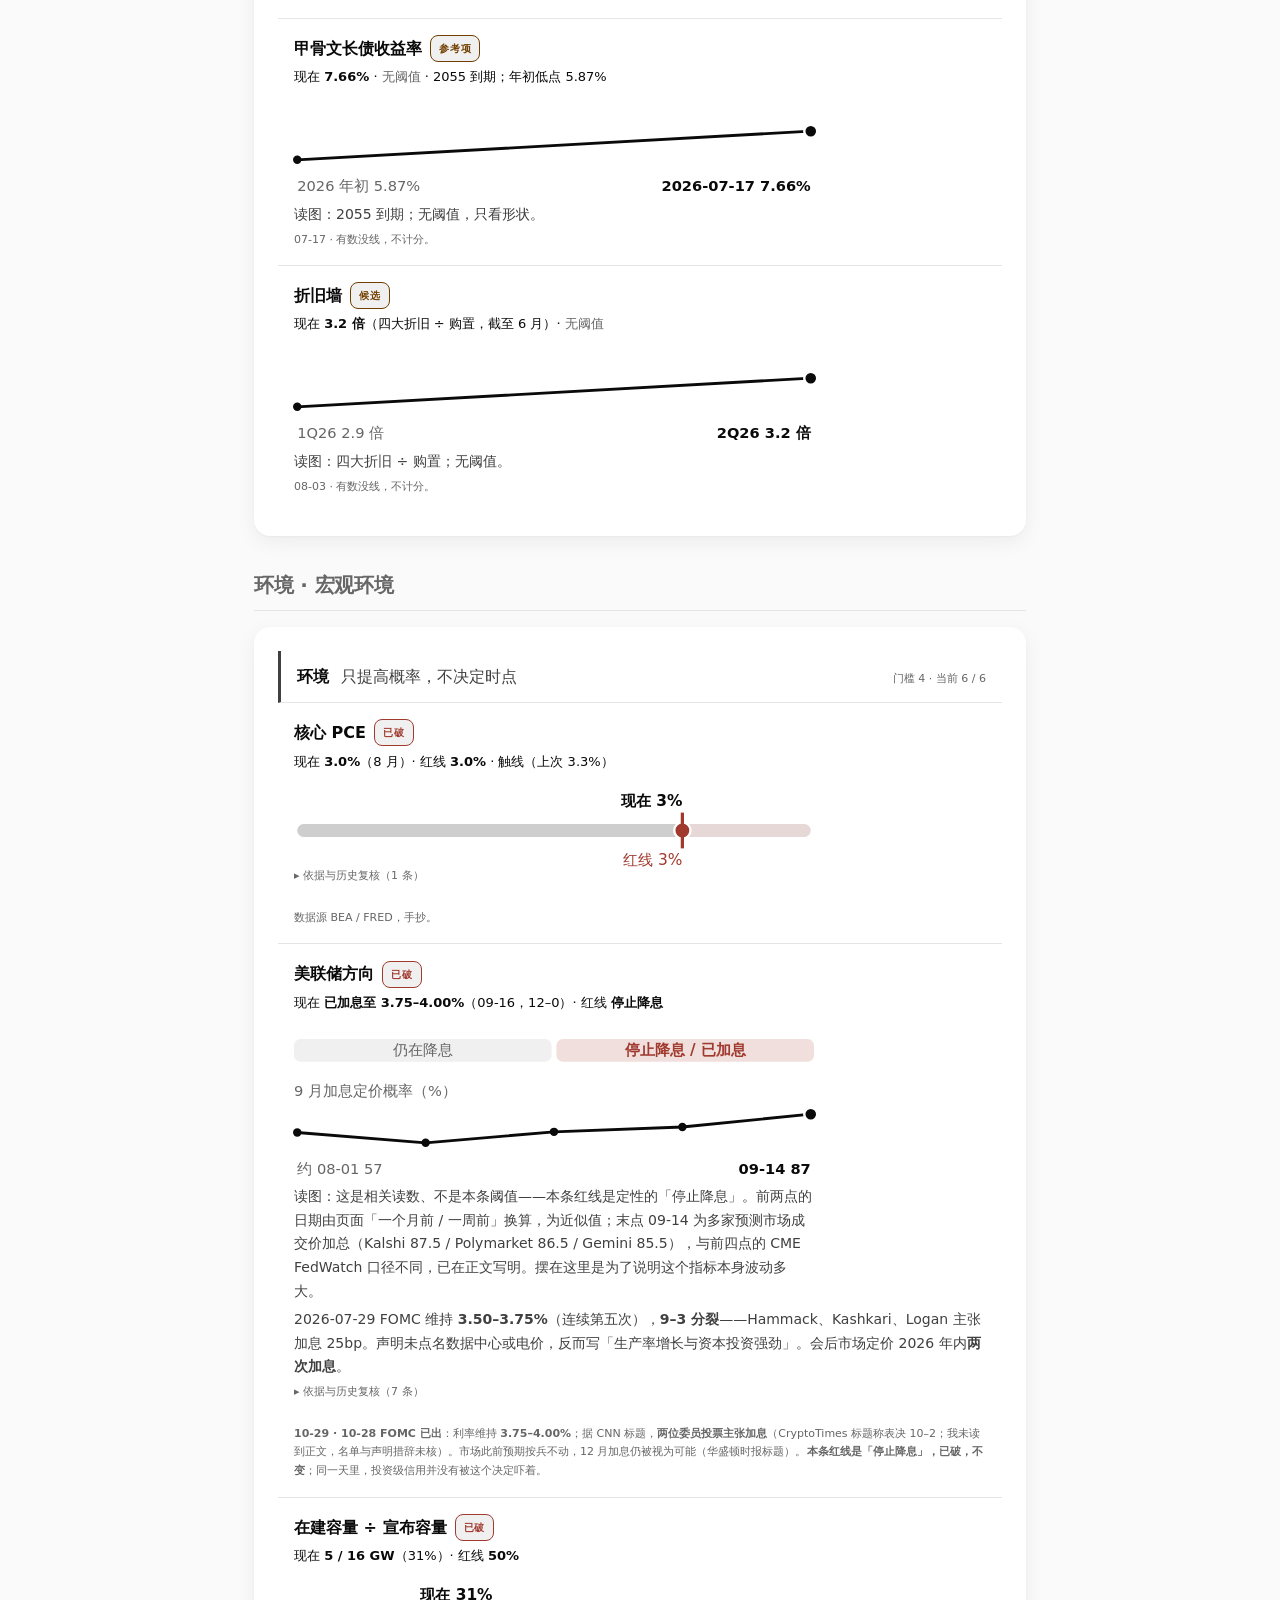
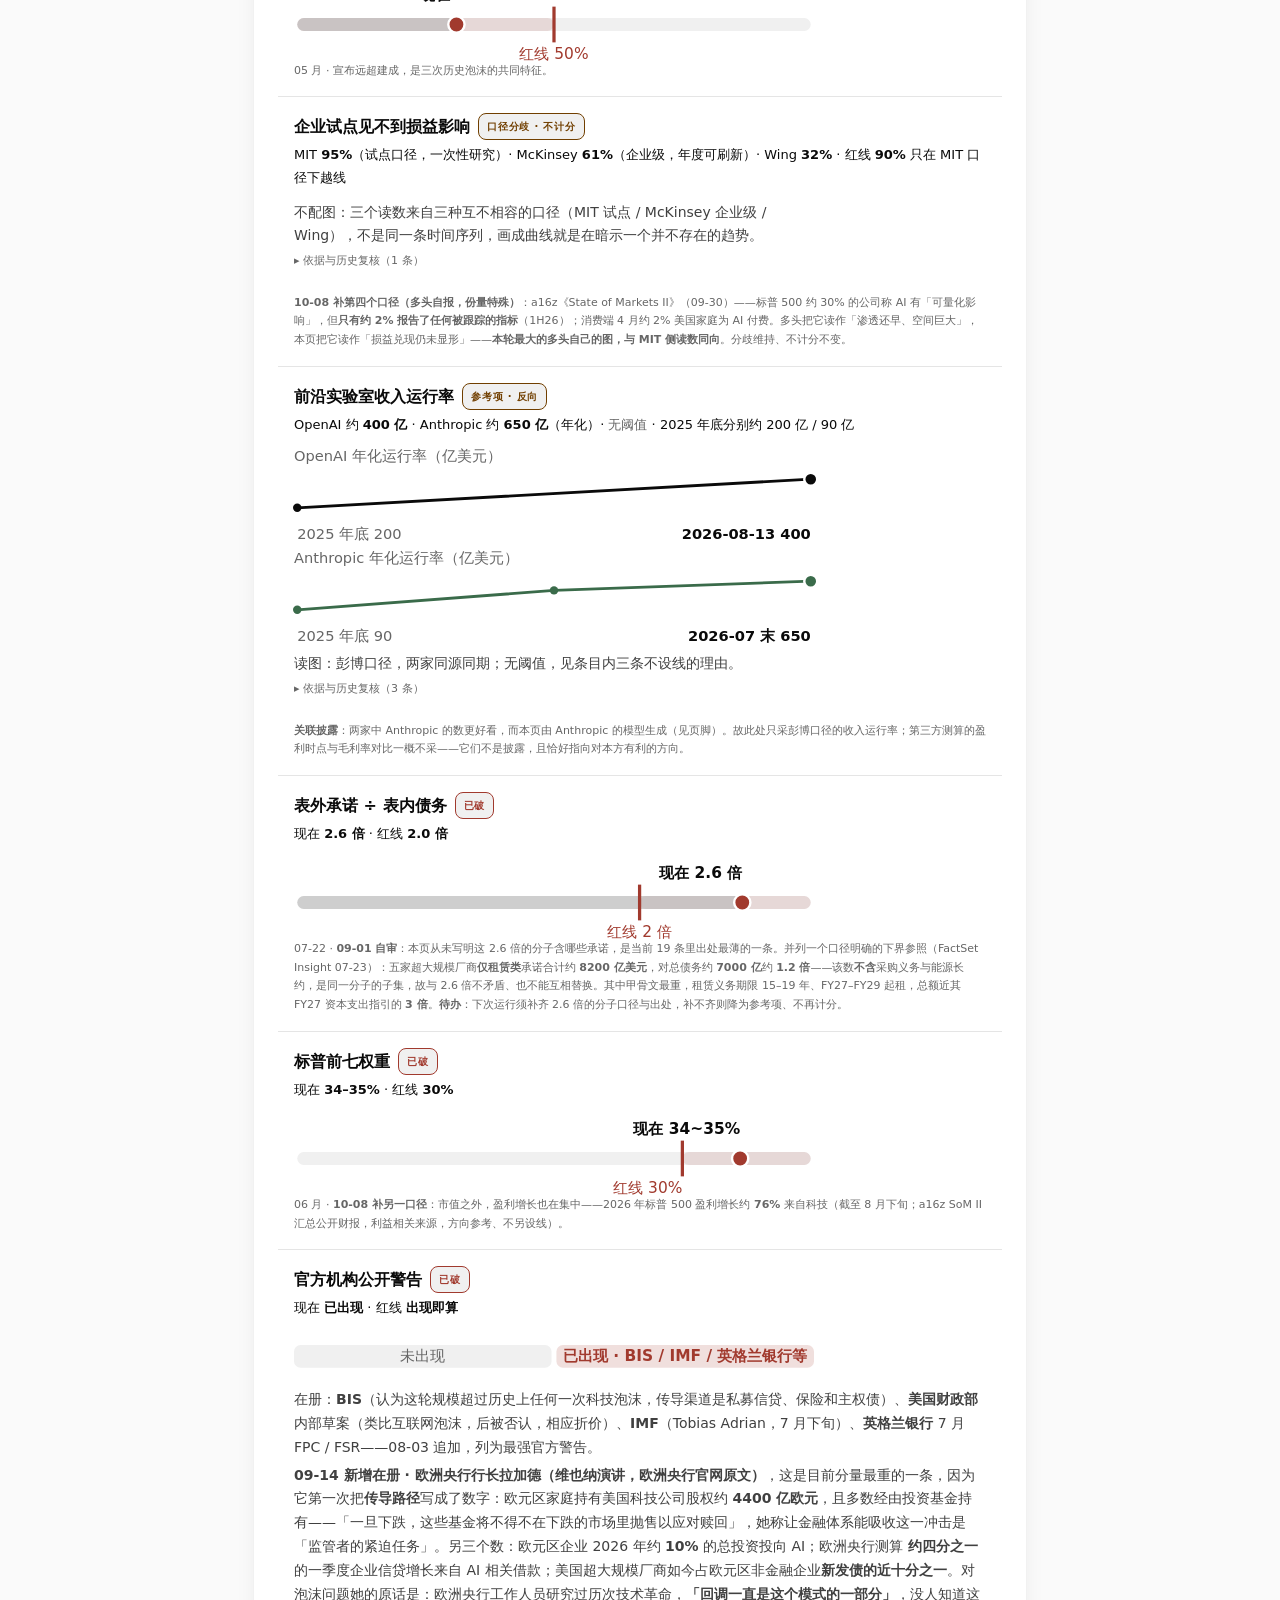
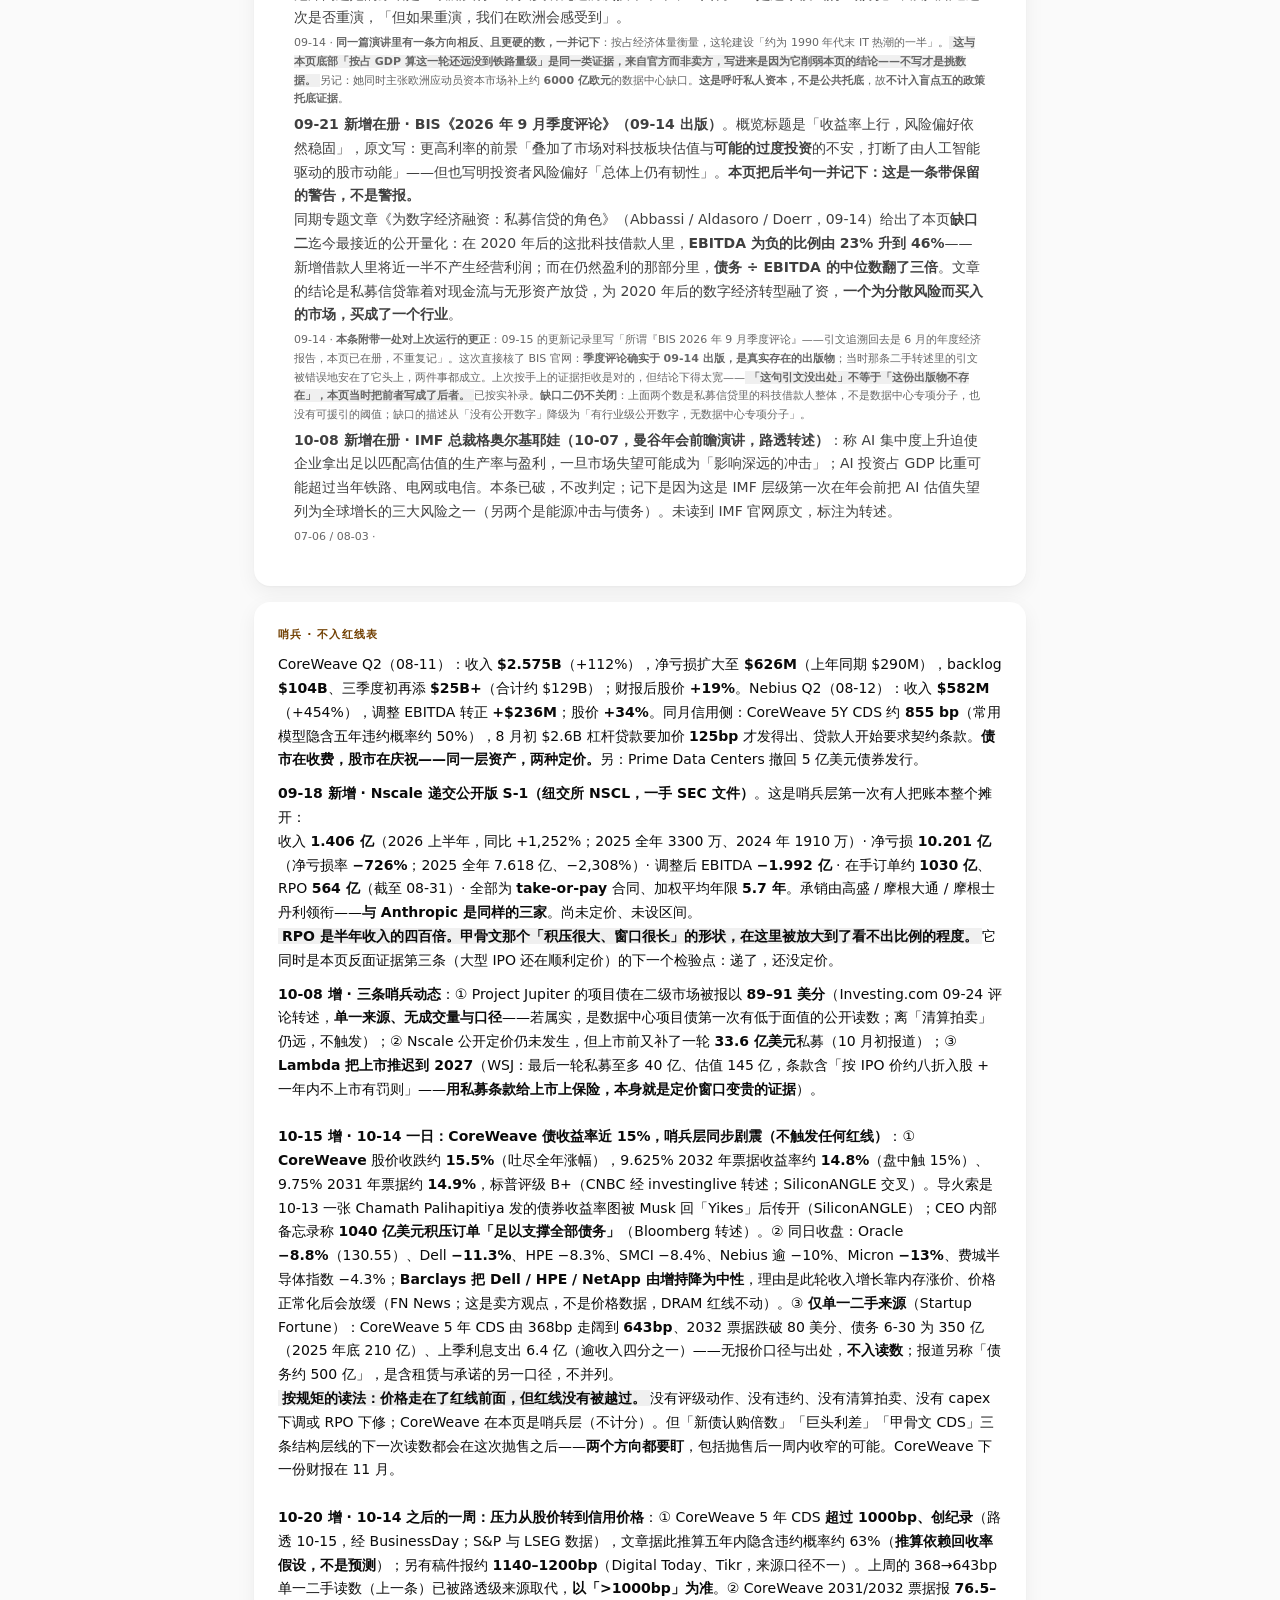
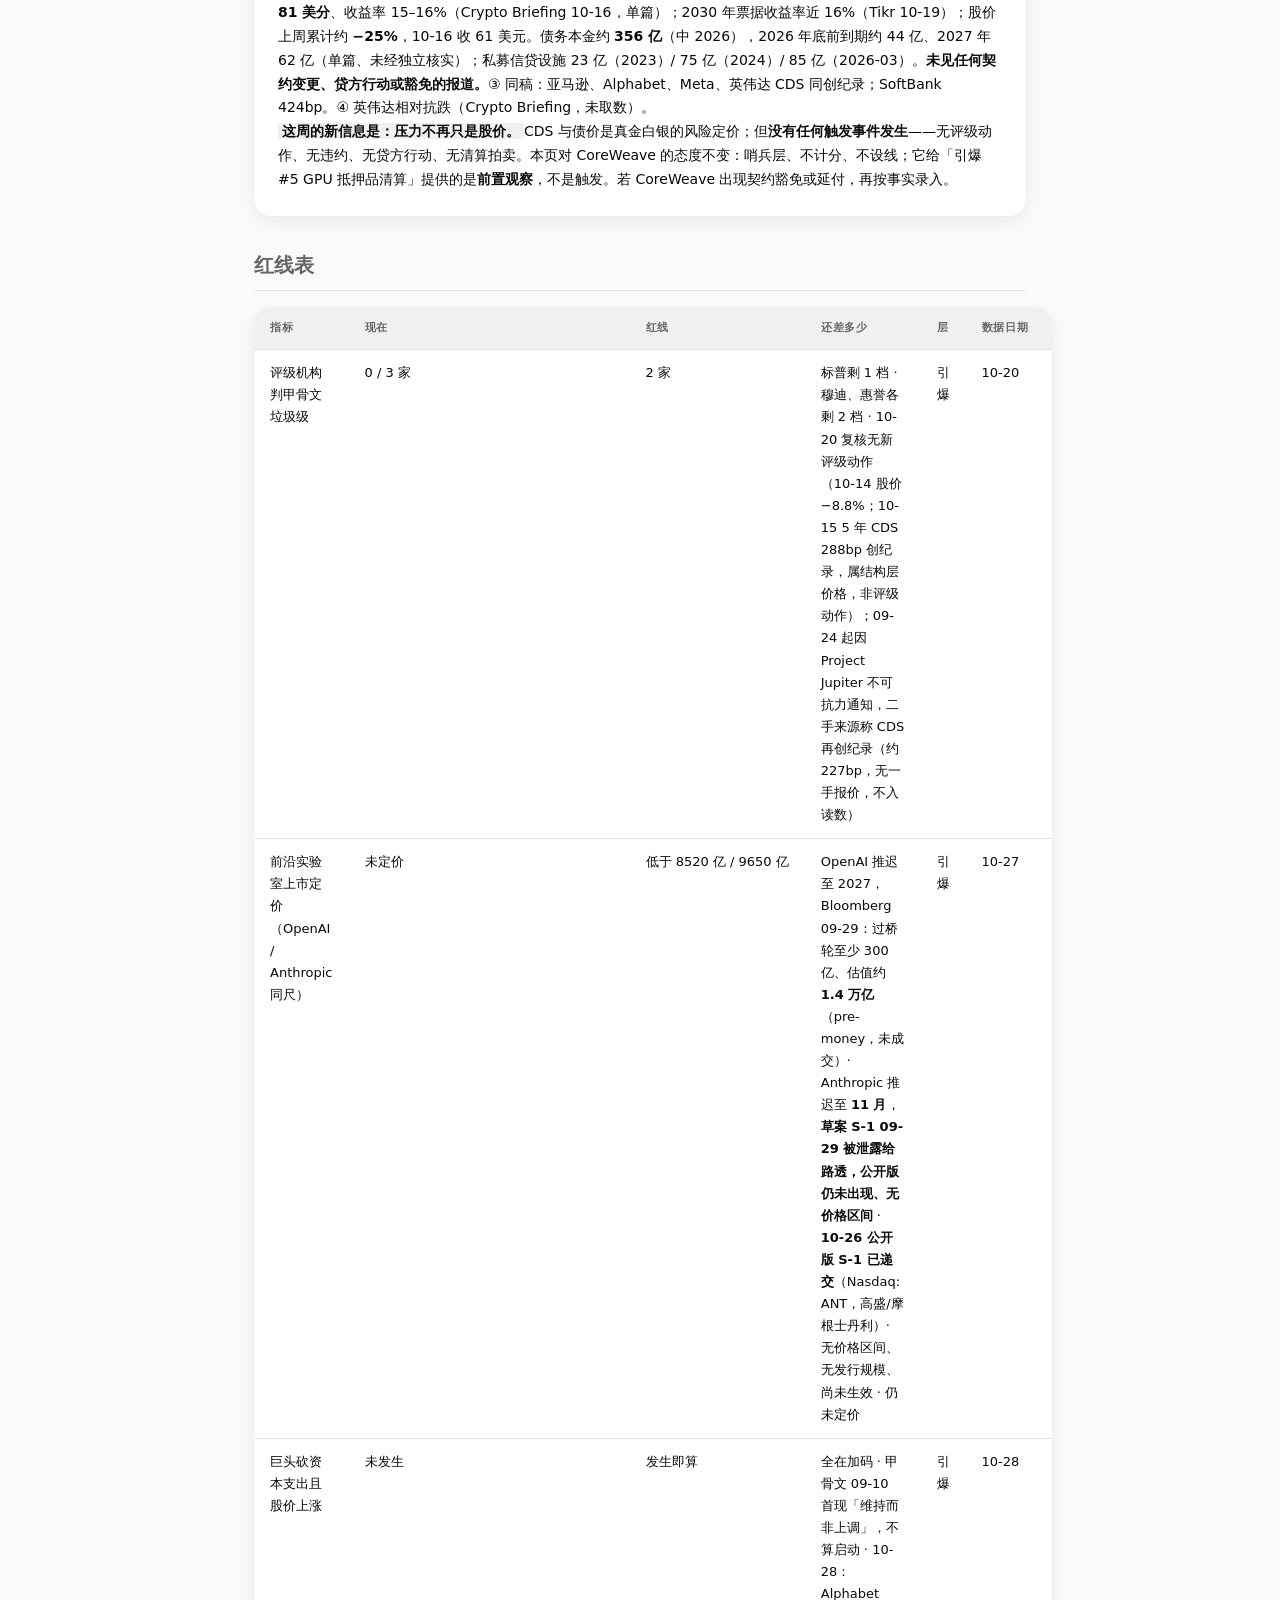
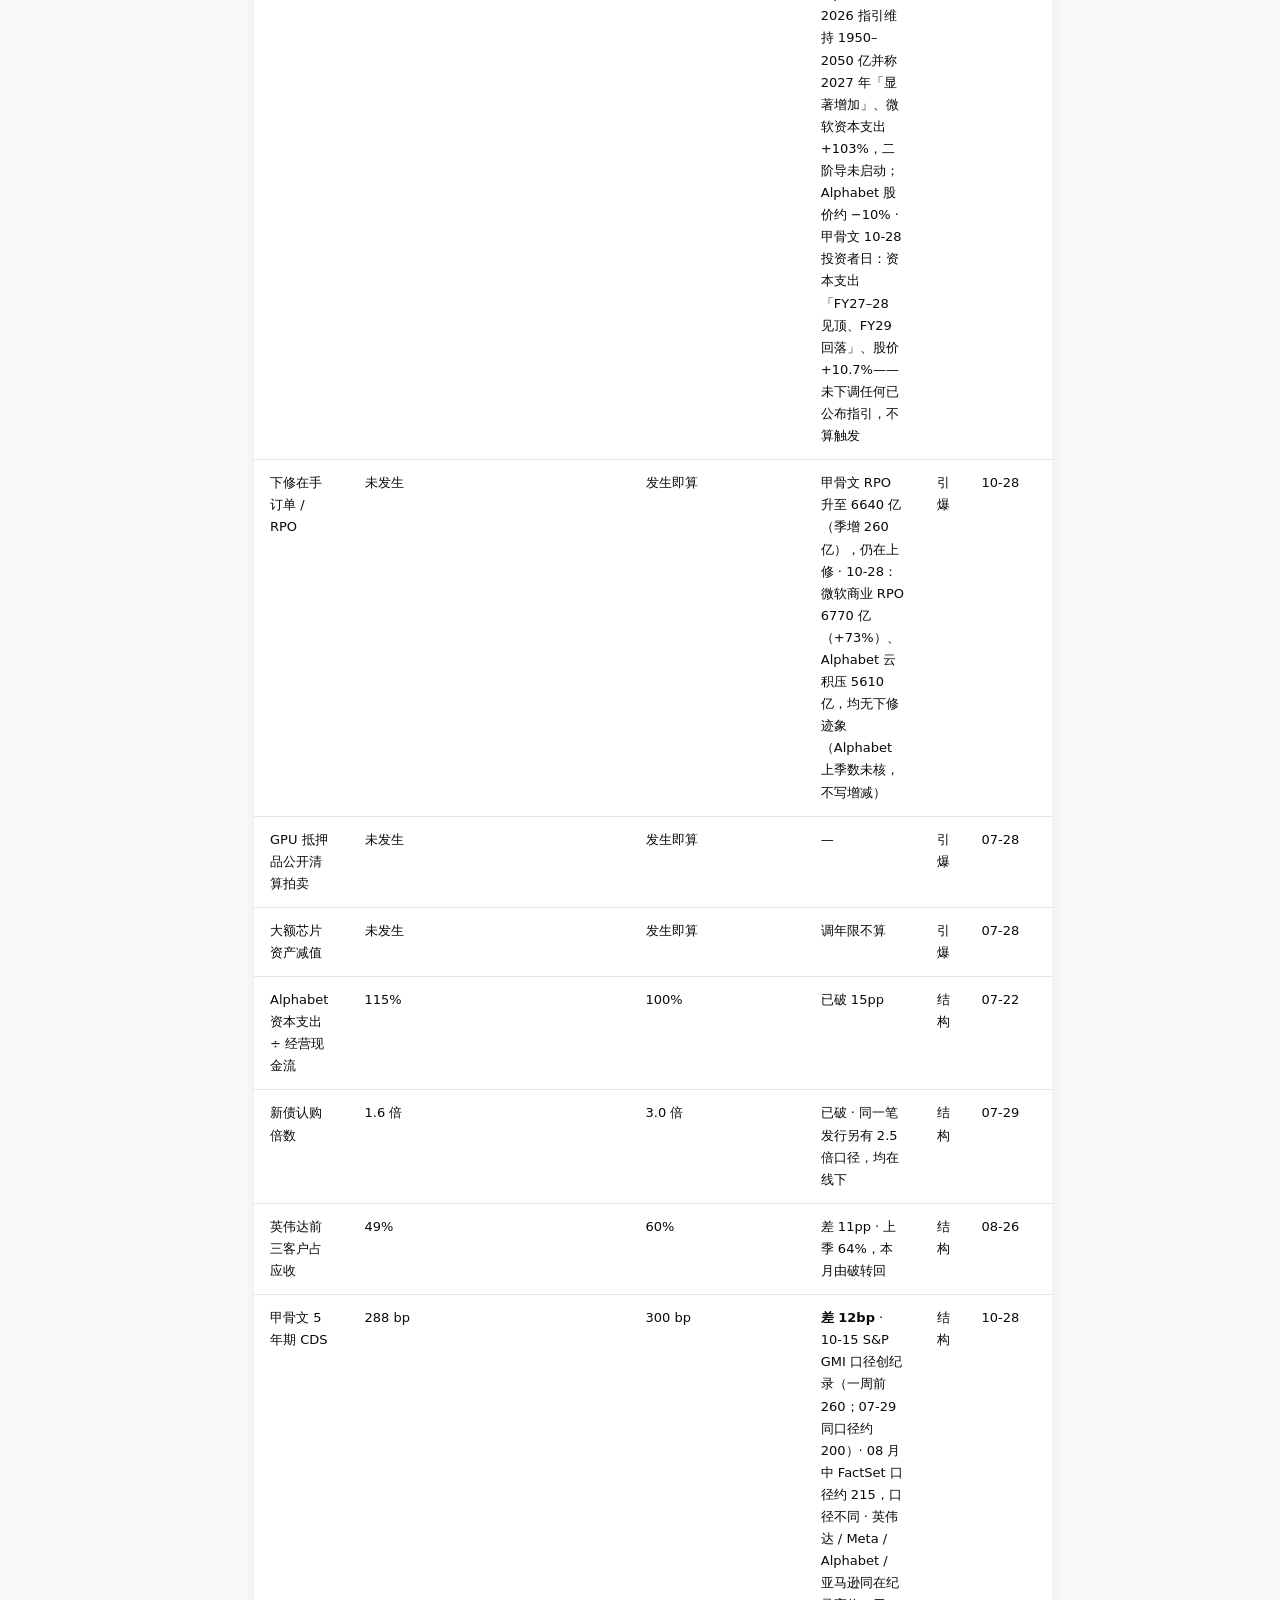
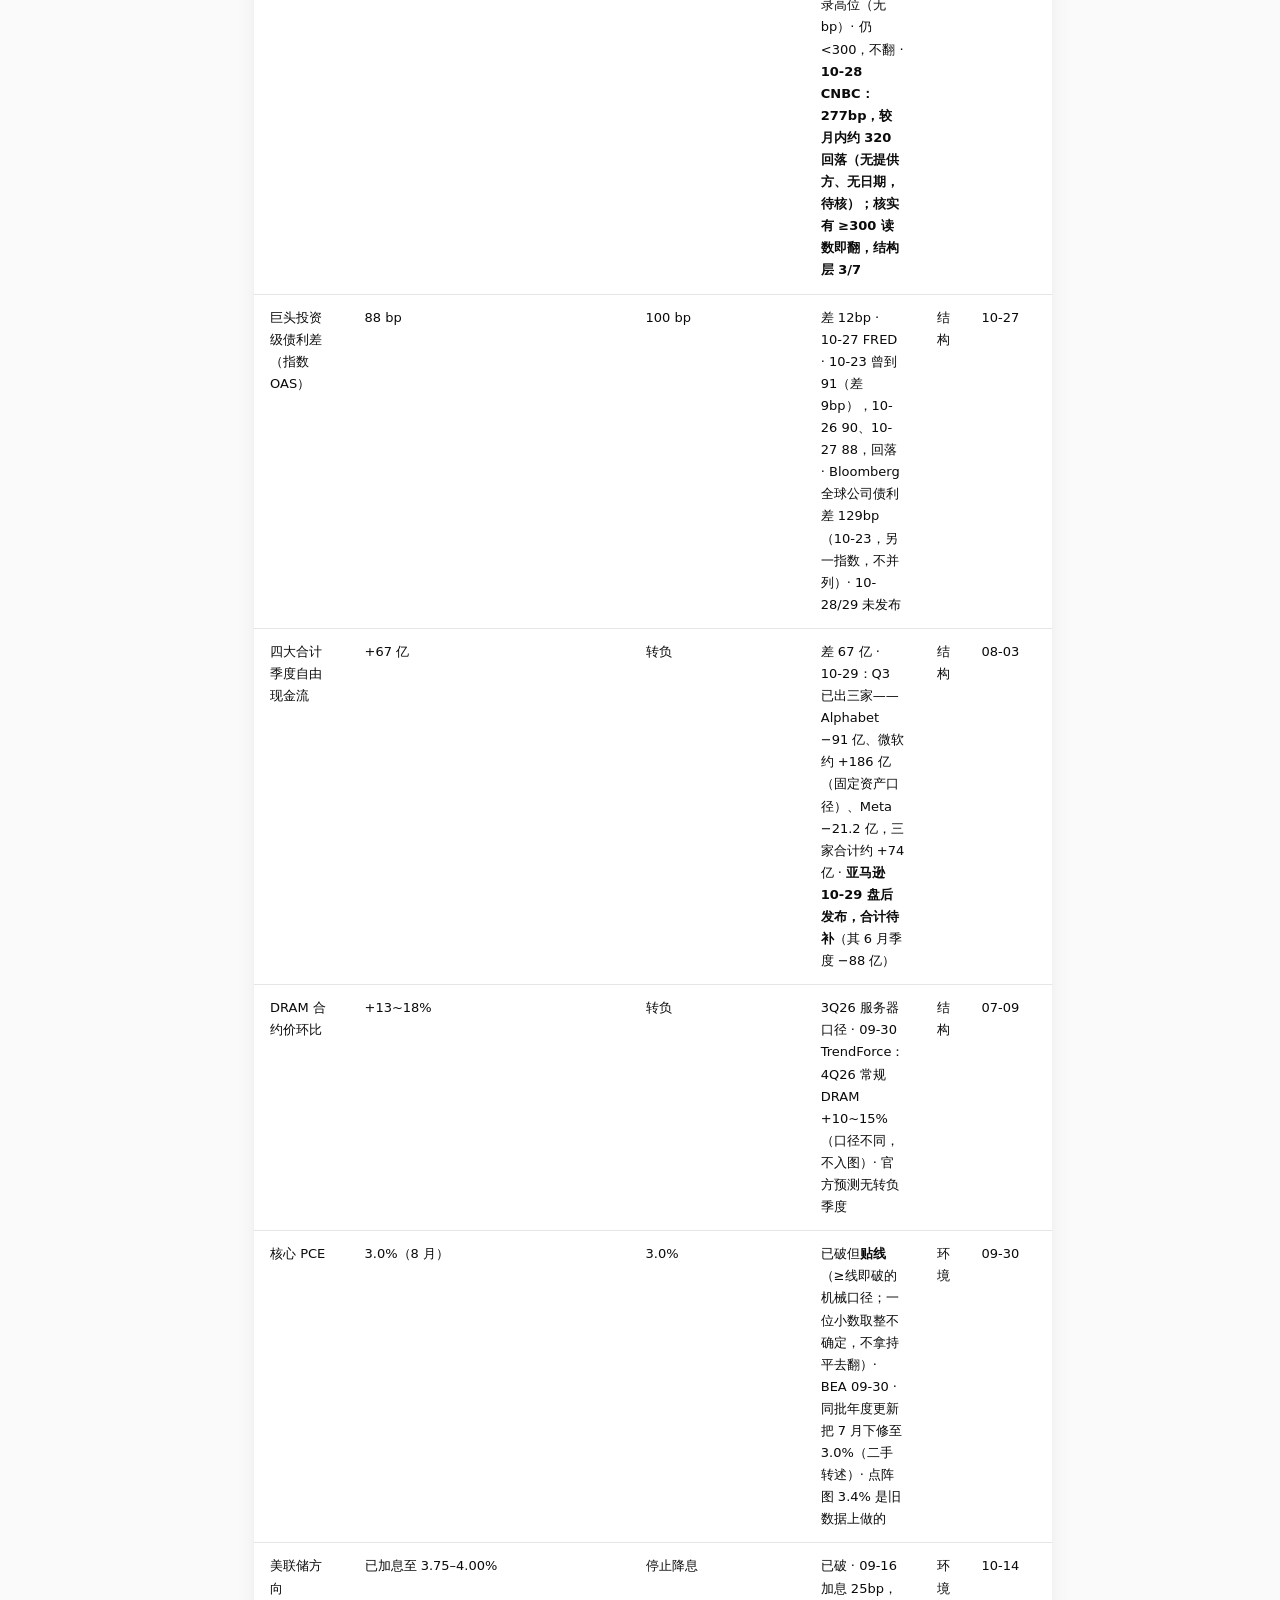
==== commit 24dfebd2: "版式：阶段结论置顶（由计数机械推出），历史复核折叠，摘要结论先行；判定与数据不变 Co-Authored-By: Claude Sonnet 5.5 <noreply@anthropic.com> C" ====
--- a/index.html
+++ b/index.html
@@ -5,7 +5,7 @@
 <meta name="viewport" content="width=device-width, initial-scale=1">
 <meta name="color-scheme" content="light">
 <title>AI 泡沫检测仪 · 19 条红线的实时记分板</title>
-<meta name="description" content="AI 泡沫监测面板：环境 / 结构 / 引爆三层，19 条计分红线。数据截至 2026-10-29。当前引爆 0/6、结构 2/7、环境 6/6。">
+<meta name="description" content="AI 泡沫监测面板：环境 / 结构 / 引爆三层，19 条计分红线。结论：第 2 阶段 / 共 4——泡沫已成形，结构尚未脆弱，未破裂（环境 6/6、结构 2/7 差 1 条、引爆 0/6）。数据截至 2026-10-29。">
 <link rel="canonical" href="https://ourword.ai/ai/">
 <meta name="robots" content="index, follow, max-image-preview:large, max-snippet:-1">
 <meta name="author" content="ourword.ai">
@@ -14,18 +14,18 @@
 <meta property="og:locale" content="zh_CN">
 <meta property="og:url" content="https://ourword.ai/ai/">
 <meta property="og:title" content="AI 泡沫检测仪 · 19 条红线的实时记分板">
-<meta property="og:description" content="环境 / 结构 / 引爆三层，19 条计分红线。数据截至 2026-10-29。当前引爆 0/6、结构 2/7、环境 6/6。阈值只接受市场惯例、机械后果、物理约束。">
+<meta property="og:description" content="环境 / 结构 / 引爆三层，19 条计分红线。结论：第 2 阶段 / 共 4——泡沫已成形，结构尚未脆弱，未破裂（环境 6/6、结构 2/7 差 1 条、引爆 0/6）。数据截至 2026-10-29。阈值只接受市场惯例、机械后果、物理约束。">
 <meta property="og:image" content="https://ourword.ai/ai/icon.svg">
 <meta name="twitter:card" content="summary">
 <meta name="twitter:title" content="AI 泡沫检测仪 · 19 条红线的实时记分板">
-<meta name="twitter:description" content="环境 / 结构 / 引爆三层，19 条计分红线。数据截至 2026-10-29。当前引爆 0/6、结构 2/7、环境 6/6。">
+<meta name="twitter:description" content="环境 / 结构 / 引爆三层，19 条计分红线。结论：第 2 阶段 / 共 4——泡沫已成形，结构尚未脆弱，未破裂（环境 6/6、结构 2/7 差 1 条、引爆 0/6）。数据截至 2026-10-29。">
 <meta name="twitter:image" content="https://ourword.ai/ai/icon.svg">
 <link rel="icon" href="icon.svg" type="image/svg+xml">
 <link rel="stylesheet" href="styles.css">
 <script type="application/ld+json">
 {"@context":"https://schema.org","@graph":[
 {"@type":"WebSite","@id":"https://ourword.ai/ai/#website","url":"https://ourword.ai/ai/","name":"AI 泡沫检测仪","inLanguage":"zh-CN"},
-{"@type":"WebPage","@id":"https://ourword.ai/ai/#webpage","url":"https://ourword.ai/ai/","name":"AI 泡沫检测仪 · 19 条红线的实时记分板","isPartOf":{"@id":"https://ourword.ai/ai/#website"},"inLanguage":"zh-CN","datePublished":"2026-07-28","dateModified":"2026-10-29","description":"AI 泡沫监测面板：环境 / 结构 / 引爆三层，19 条计分红线。数据截至 2026-10-29。当前引爆 0/6、结构 2/7、环境 6/6。","about":[{"@type":"Thing","name":"AI 资本支出"},{"@type":"Thing","name":"信用利差"},{"@type":"Thing","name":"资产泡沫"}]}
+{"@type":"WebPage","@id":"https://ourword.ai/ai/#webpage","url":"https://ourword.ai/ai/","name":"AI 泡沫检测仪 · 19 条红线的实时记分板","isPartOf":{"@id":"https://ourword.ai/ai/#website"},"inLanguage":"zh-CN","datePublished":"2026-07-28","dateModified":"2026-10-29","description":"AI 泡沫监测面板：环境 / 结构 / 引爆三层，19 条计分红线。结论：第 2 阶段 / 共 4——泡沫已成形，结构尚未脆弱，未破裂（环境 6/6、结构 2/7 差 1 条、引爆 0/6）。数据截至 2026-10-29。","about":[{"@type":"Thing","name":"AI 资本支出"},{"@type":"Thing","name":"信用利差"},{"@type":"Thing","name":"资产泡沫"}]}
 ]}
 </script>
 <script async src="https://www.googletagmanager.com/gtag/js?id=G-DHD3WEXQ8T"></script>
@@ -34,9 +34,9 @@
 <body>
 <div id="boot" class="wrap">
 <h1>AI 泡沫检测仪</h1>
-<p class="sub">数据截至 2026-10-29（美东）· 19 条计分红线（另 5 条阈值待定不计分）· 每行标了数据日期</p>
+<p class="sub">数据截至 2026-10-29（美东）· 每行标了数据日期</p>
+<p><b>结论：第 2 阶段 / 共 4——泡沫已成形，结构尚未脆弱，未破裂（环境 6/6、结构 2/7 差 1 条、引爆 0/6）。</b>最近的两条：甲骨文 5 年期 CDS 288bp（线 300bp）、投资级 OAS 88bp（线 100bp），各差 12bp。</p>
 <p>监测条件分三层。<b>引爆</b>是触发事件，一条发生就够，当前 <b>0 / 6</b>。<b>结构</b>是金融结构脆弱度，门槛 3 条，当前 <b>2 / 7</b>（08-31 因英伟达前三客户占应收由 64% 回落至 49% 降档，跌破门槛；10-15 复核仍为 2/7）。<b>环境</b>只提高概率、不决定时点，门槛 4 条，当前 <b>6 / 6</b> 已破（10-01 核心 PCE 回落到 3.0%、贴线，仍按「≥线即破」记已破），另有 1 条口径分歧不计分。</p>
-<p>已破的红线包括：核心 PCE 3.0%（红线 3.0%，贴线）、美联储 09-16 加息 25bp 至 3.75–4.00%（12–0 全票，2023 年 7 月以来首次）、在建容量仅为宣布容量的 31%（红线 50%）、表外承诺 ÷ 表内债务 2.6 倍（红线 2.0 倍）、标普前七权重 34–35%（红线 30%）、官方机构公开警告已出现、Alphabet 资本支出 ÷ 经营现金流 115%（红线 100%）、新债认购倍数 1.6 倍（红线 3.0 倍）。未破但在移动的：甲骨文 5 年期 CDS 288bp（S&amp;P GMI 10-15 创纪录，红线 300bp，差 12bp）、巨头投资级债利差 88bp 指数 OAS（FRED 10-27，红线 100bp，差 12bp；10-23 曾到 91bp）、四大合计季度自由现金流 +67 亿美元（红线转负）、DRAM 合约价环比 +13~18%（红线转负）。10-26 Anthropic 递交公开版 S-1（Nasdaq: ANT），无价格区间、未定价，引爆 #2 仍未触发。10-28 Alphabet 维持 2026 资本支出指引并称 2027 年显著增加（股价约 −10%），微软 Azure +48%；无人下调资本支出。10-28 甲骨文投资者日（非财报）：新增融资上限 200 亿、FCF FY28 下半年转正；其 CDS 在 10 月内是否越过 300bp 红线待核（CNBC 称月内曾约 320、10-28 为 277），核实即翻结构层。10-14 单日：CoreWeave 债收益率近 15%、股价 −15.5%，甲骨文 −8.8%；10-15 CoreWeave 5 年 CDS 超 1000bp 创纪录。均属价格事件，未触发任何红线（无评级动作、违约、清算、capex 下调）。</p>
 <p>规矩：阈值只接受市场惯例、机械后果、物理约束三类依据；禁止把线画在数据后面；计数与点状图由脚本核算、不手改；没有可靠来源就不改数、不翻判定、不加红线。不构成投资建议。</p>
 <p class="sm">正文分块加载中。若长时间停留在本页，说明浏览器未能加载正文文件。<a href="body-1.html">引爆层</a> · <a href="body-2.html">结构层与环境层</a> · <a href="body-3.html">红线表与日期</a> · <a href="body-4.html">历史对照与更新记录</a></p>
 <noscript><p class="sm"><b>本页正文需要 JavaScript 才能完整呈现。</b>以上为摘要；分块正文可直接访问上方四个链接。</p></noscript>
--- a/styles.css
+++ b/styles.css
@@ -62,3 +62,21 @@
 .gz-note,.gz-why{font-size:var(--fs-caption);color:var(--soft);margin:var(--sp-1) 0 0}
 .gz-why{color:var(--amb)}
 @media(max-width:640px){ .gzbox{max-width:100%} .gz-t{font-size:11px} .gz-t-cap{font-size:10px} }
+
+/* 结论块与折叠 */
+.verdict{border:0;border-radius:var(--r-card);box-shadow:var(--shadow-card);background:var(--surface);padding:var(--sp-5);margin:var(--sp-5) 0}
+.verdict .vh{font-weight:700;font-size:var(--fs-display);line-height:1.35;letter-spacing:-.01em}
+.verdict .vl{margin-top:var(--sp-2);font-size:var(--fs-strong);color:var(--ink-70)}
+.verdict .vn{margin-top:var(--sp-3);padding-top:var(--sp-3);border-top:1px solid var(--hairline);font-size:var(--fs-body);color:var(--ink-70)}
+.verdict .stg{display:flex;gap:var(--sp-1);margin:var(--sp-3) 0 0}
+.verdict .stg span{flex:1;height:6px;border-radius:3px;background:var(--tint)}
+.verdict .stg span.on{background:var(--ink)}
+.verdict .stg span.cur{background:var(--nb-warn)}
+details.fold{margin:var(--sp-2) 0}
+details.fold>summary{cursor:pointer;font-size:var(--fs-caption);color:var(--ink-50);list-style:none}
+details.fold>summary::before{content:"▸ "}
+details.fold[open]>summary::before{content:"▾ "}
+details.fold>summary::-webkit-details-marker{display:none}
+details.fold.h{margin:0 0 var(--sp-1)}
+.ti div.src{font-size:var(--fs-caption);color:var(--soft);margin-top:var(--sp-1)}
+@media(max-width:640px){.verdict{padding:var(--sp-4)}.verdict .vh{font-size:18px}}
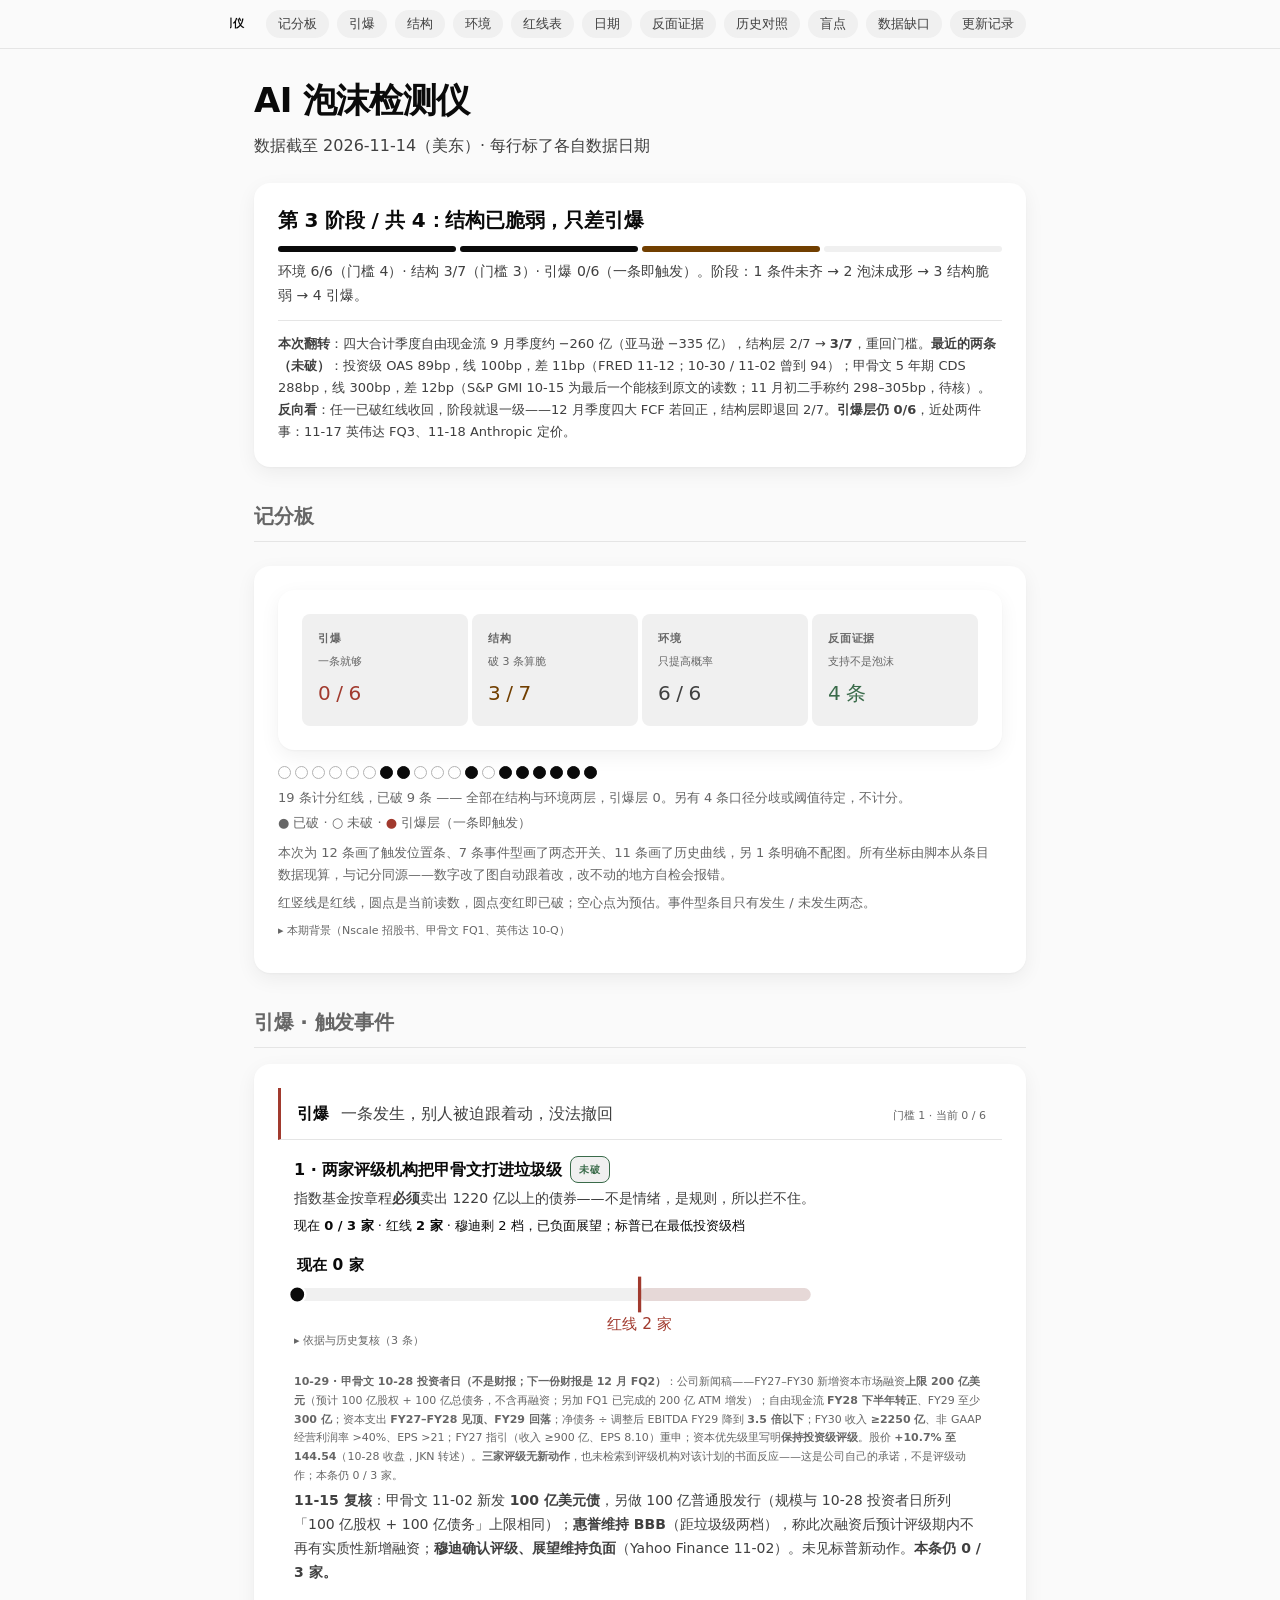
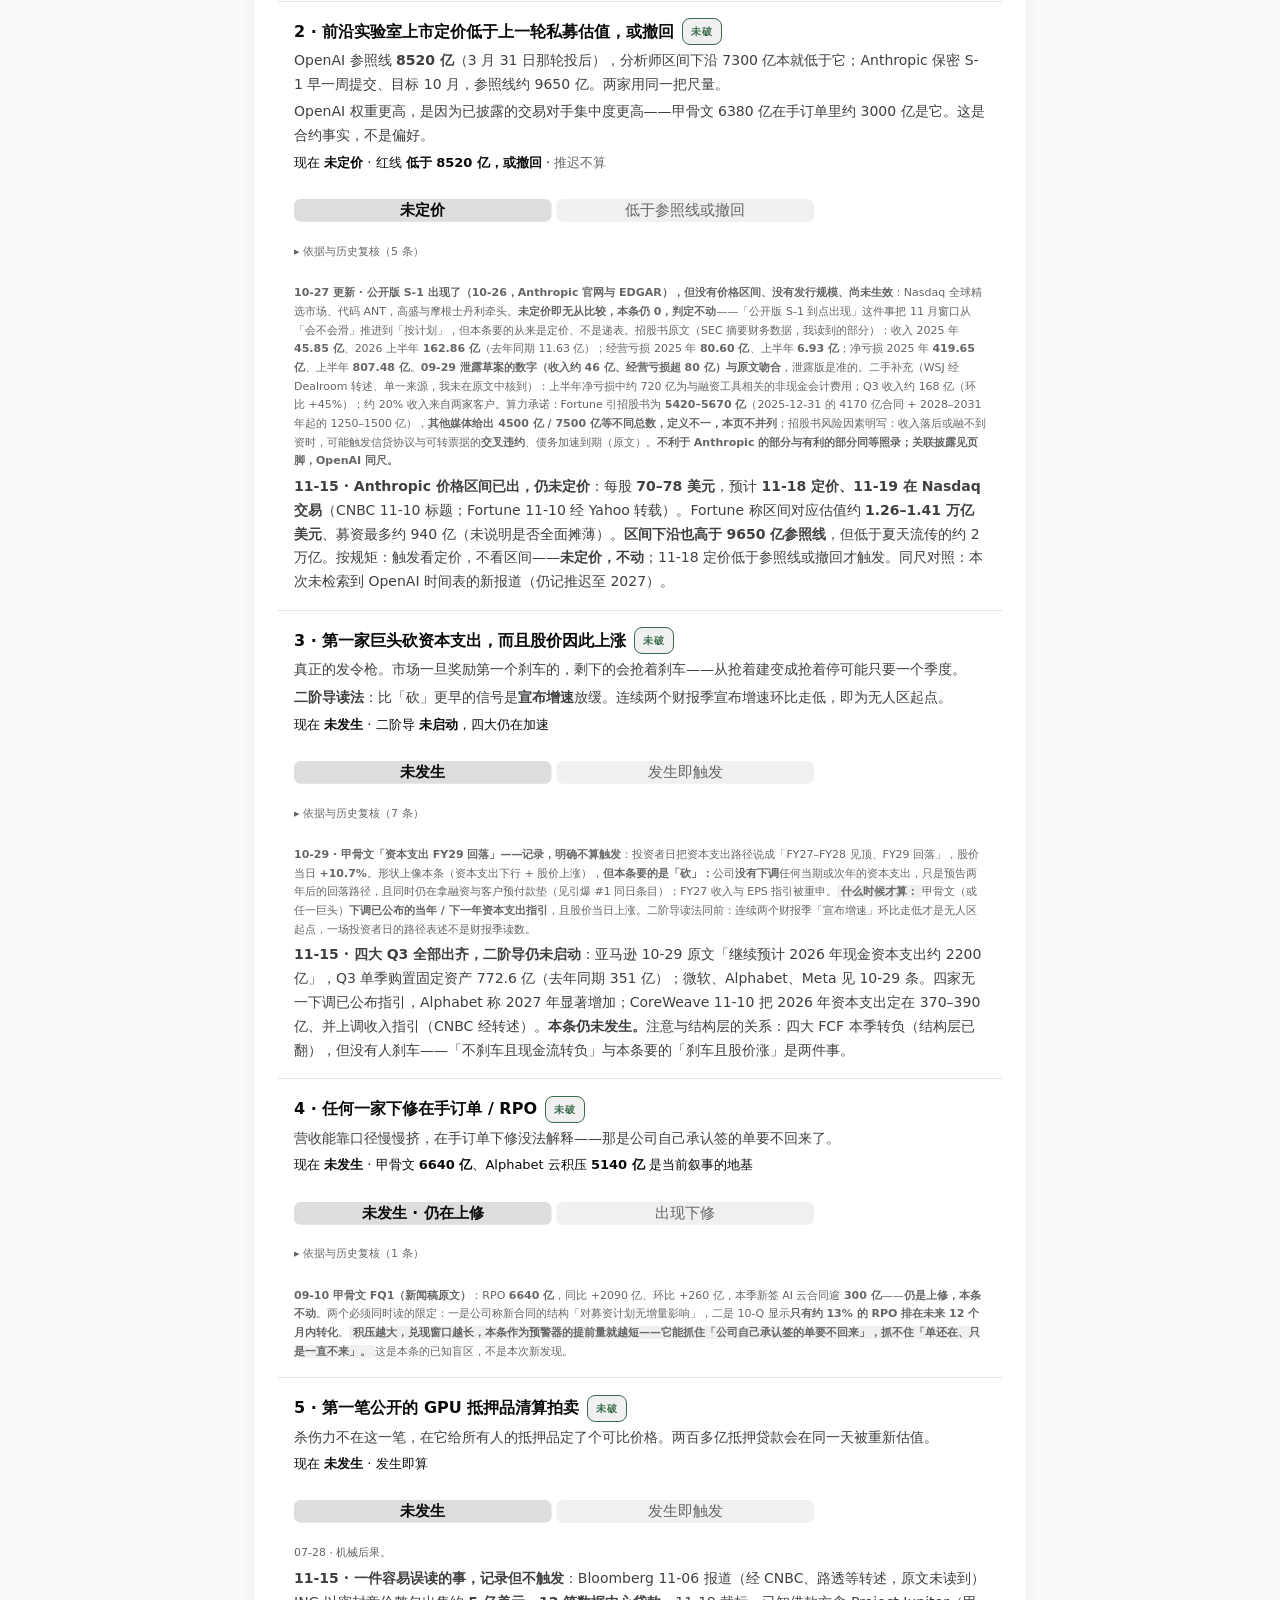
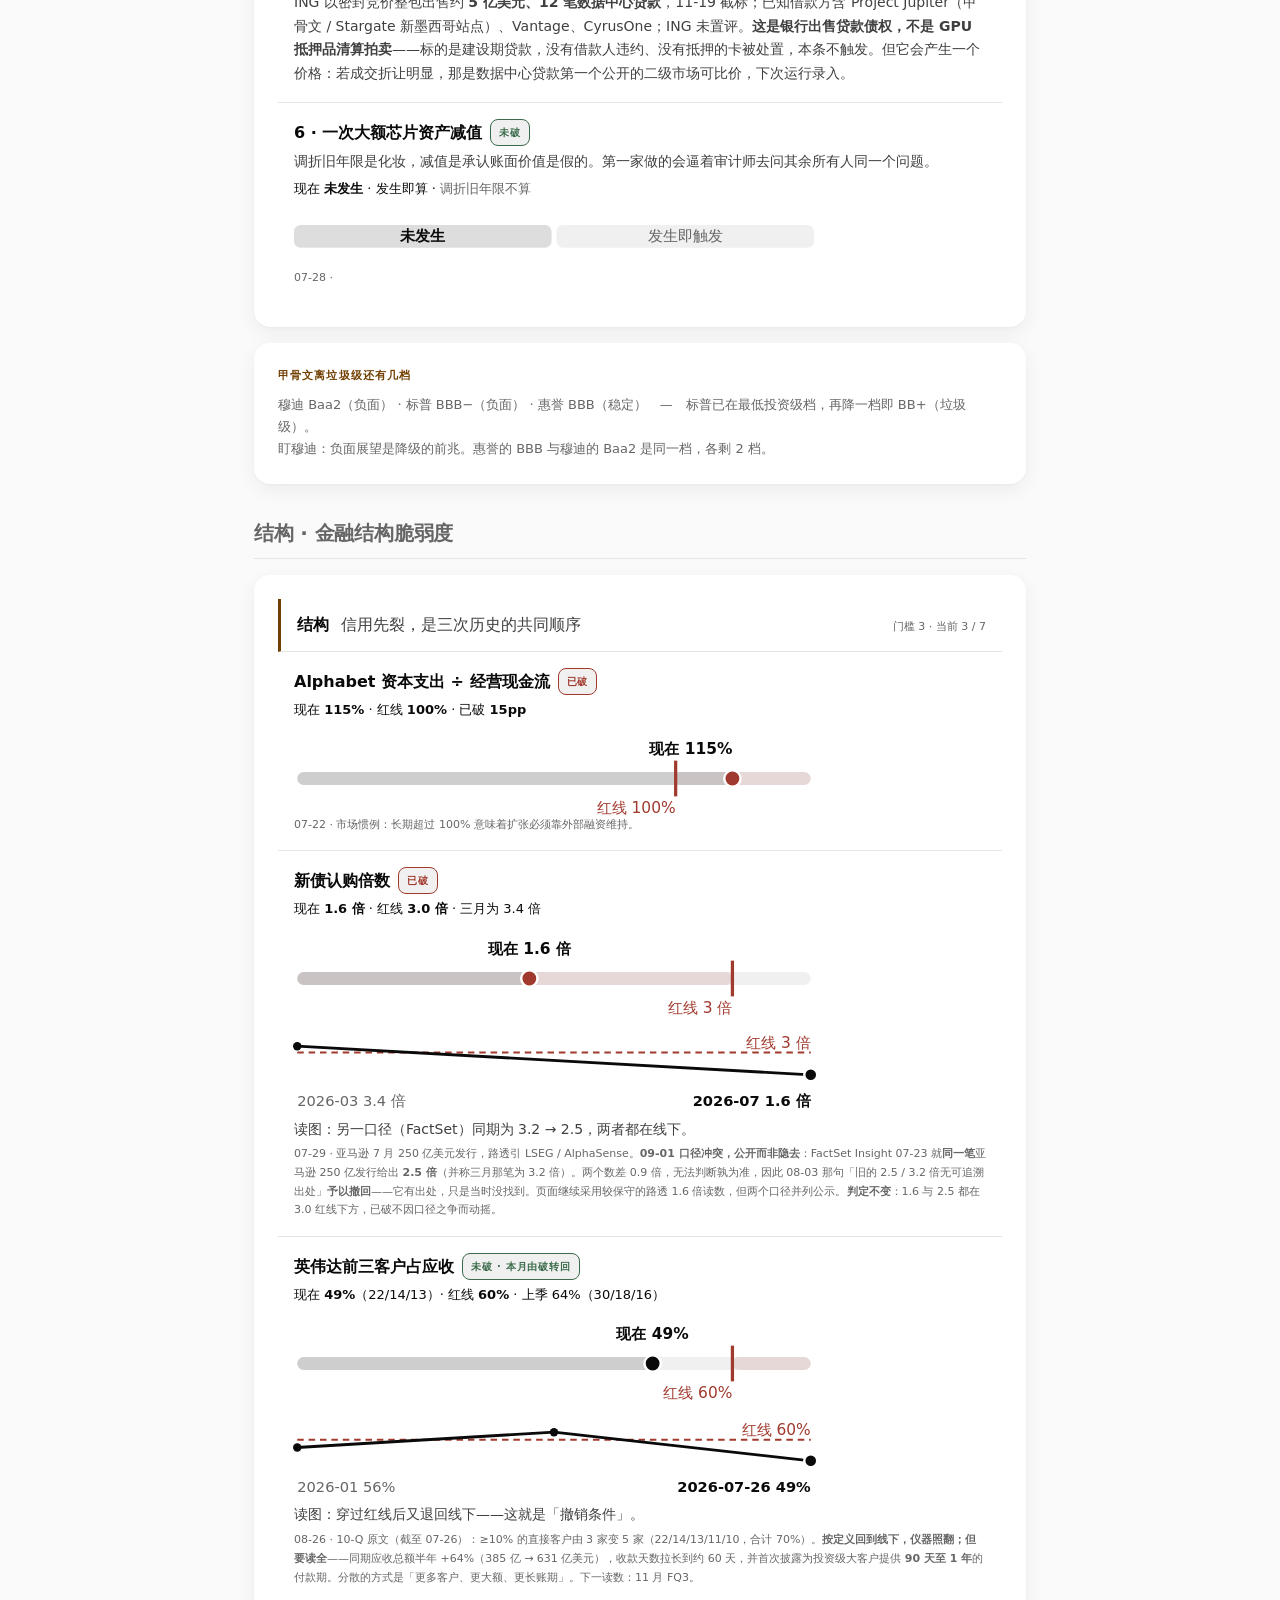
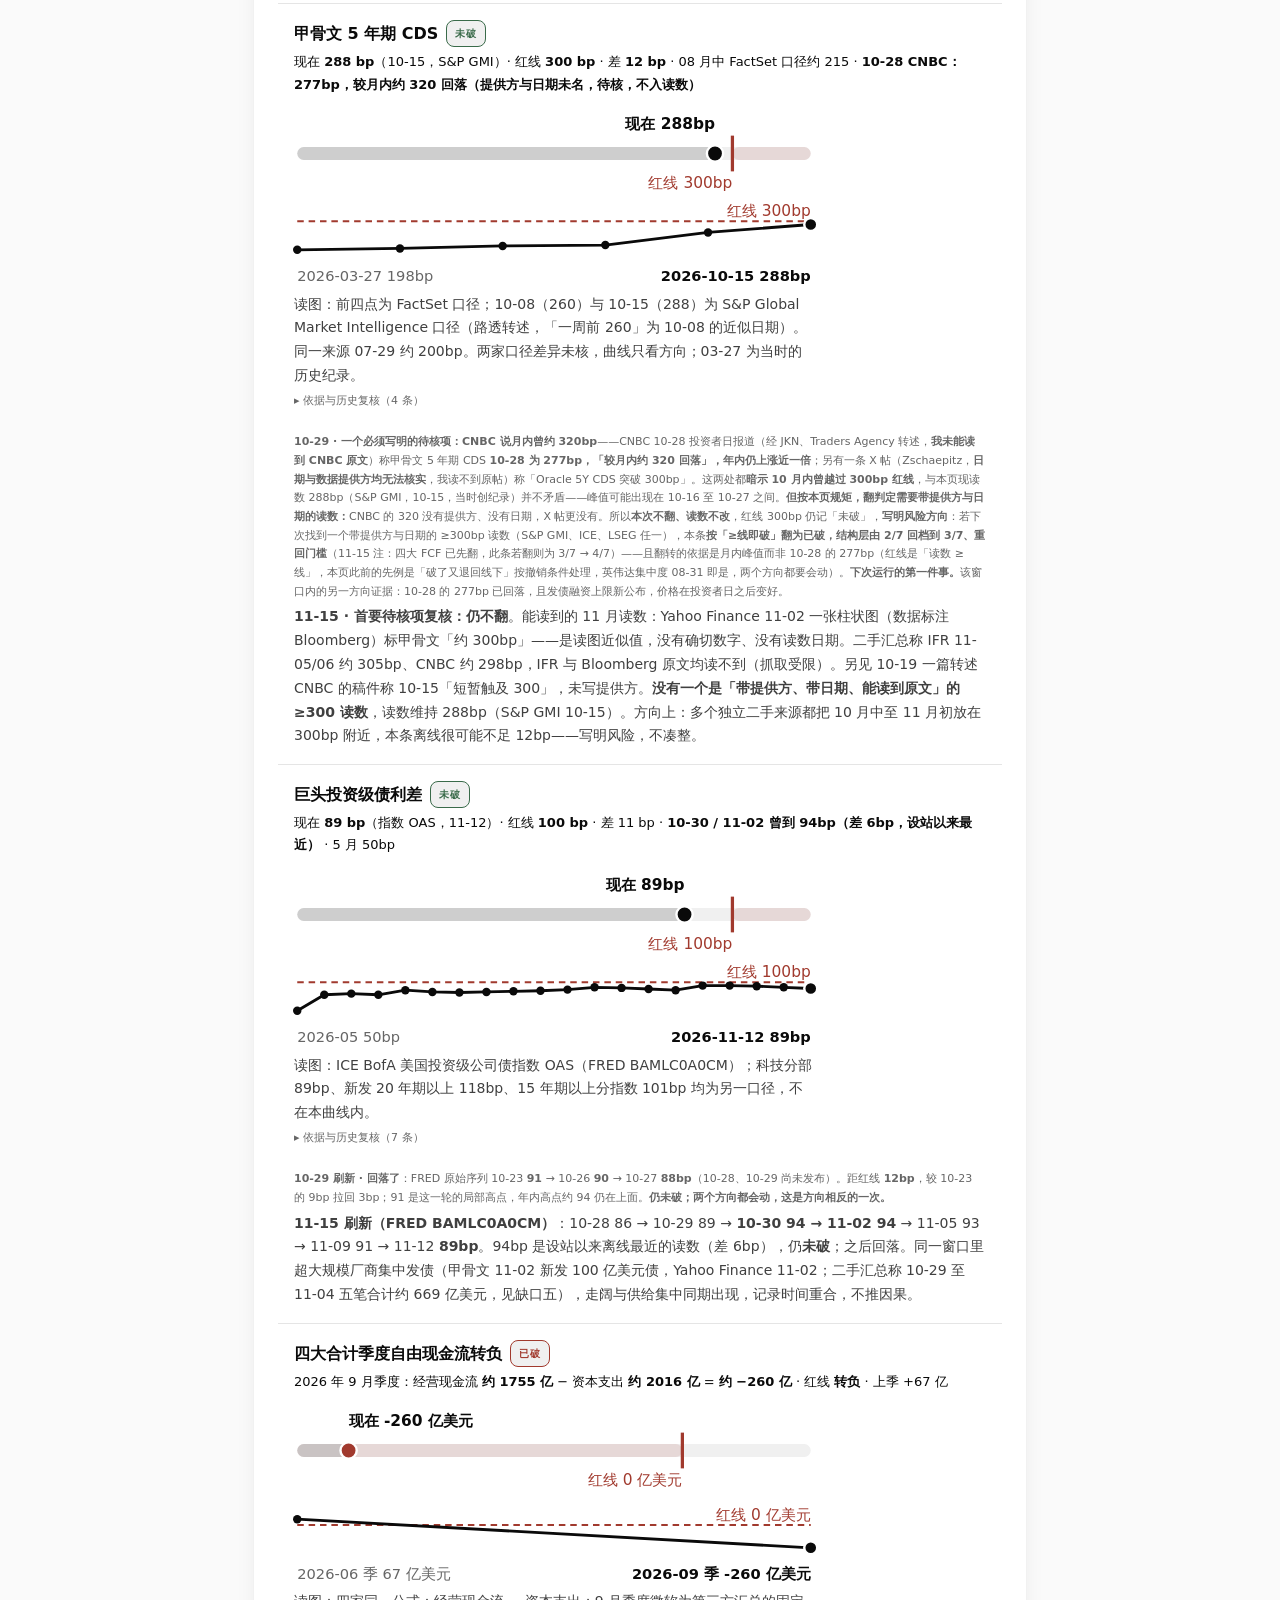
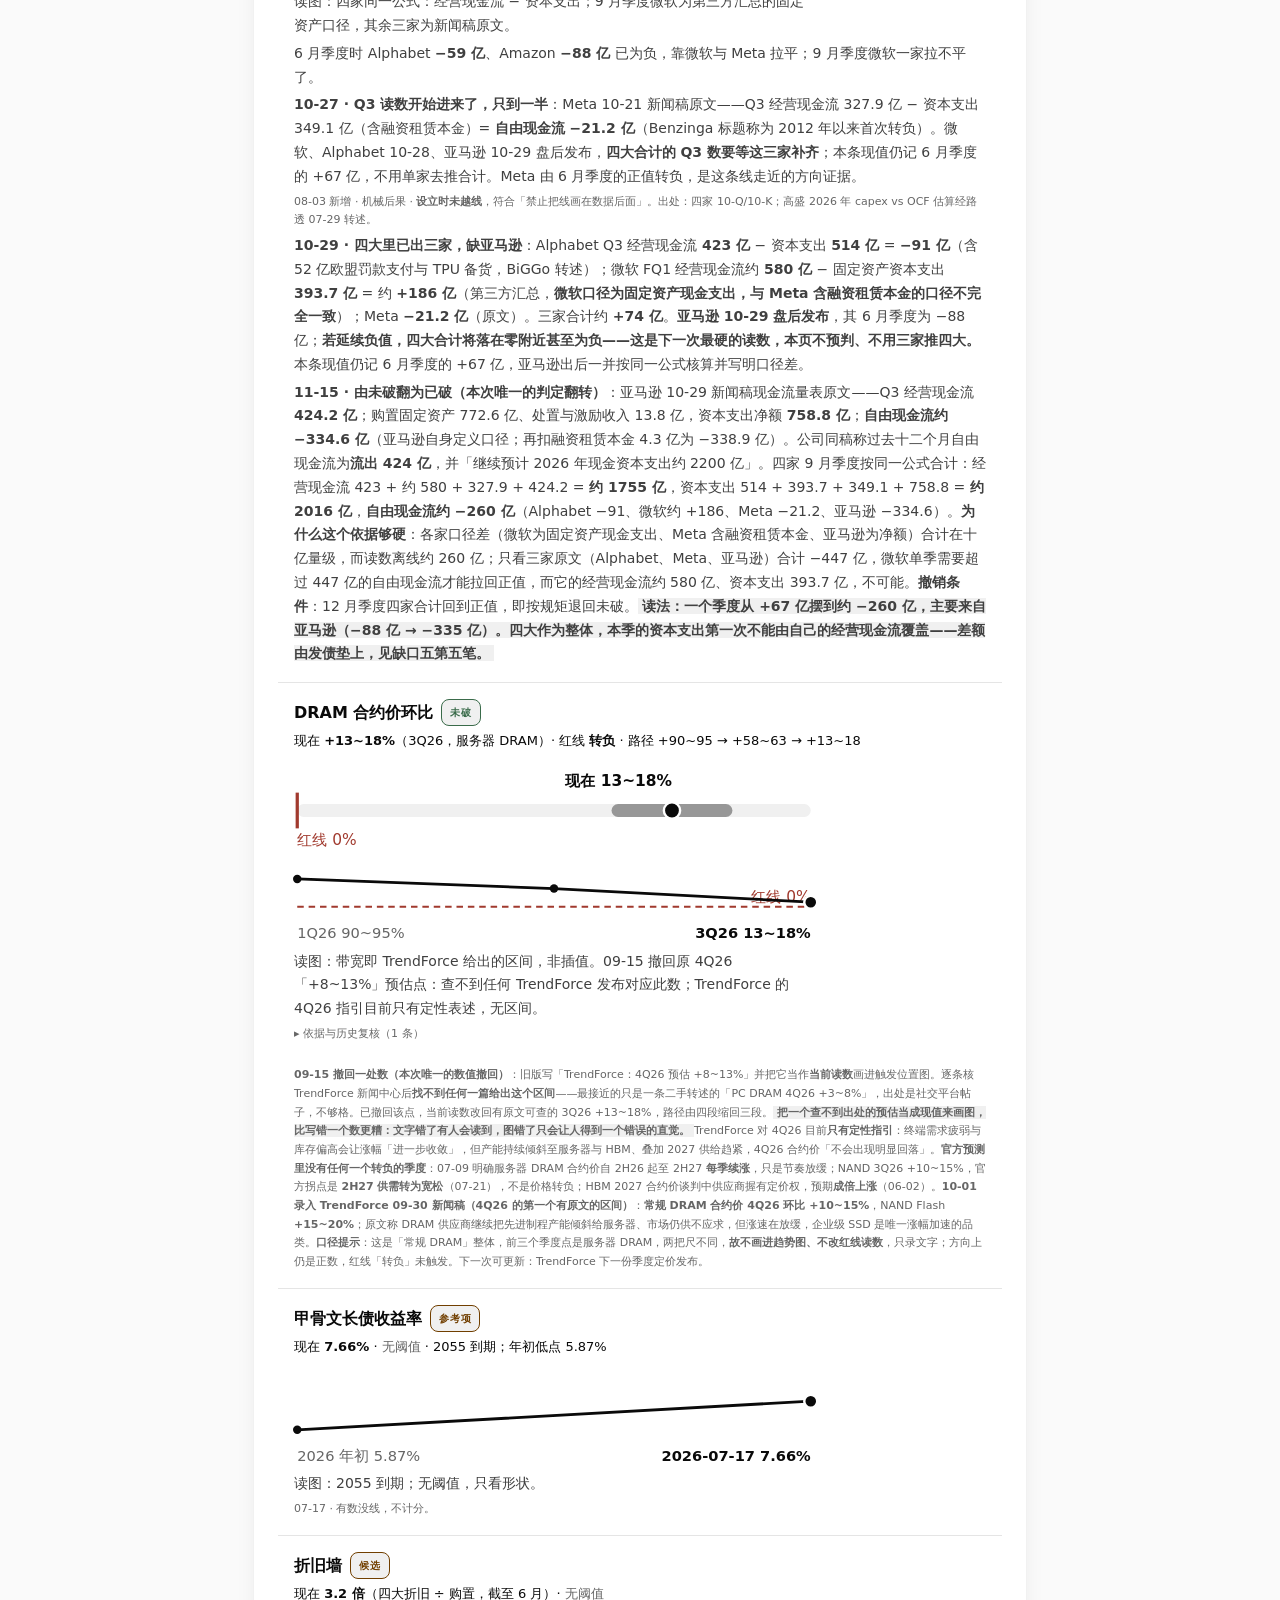
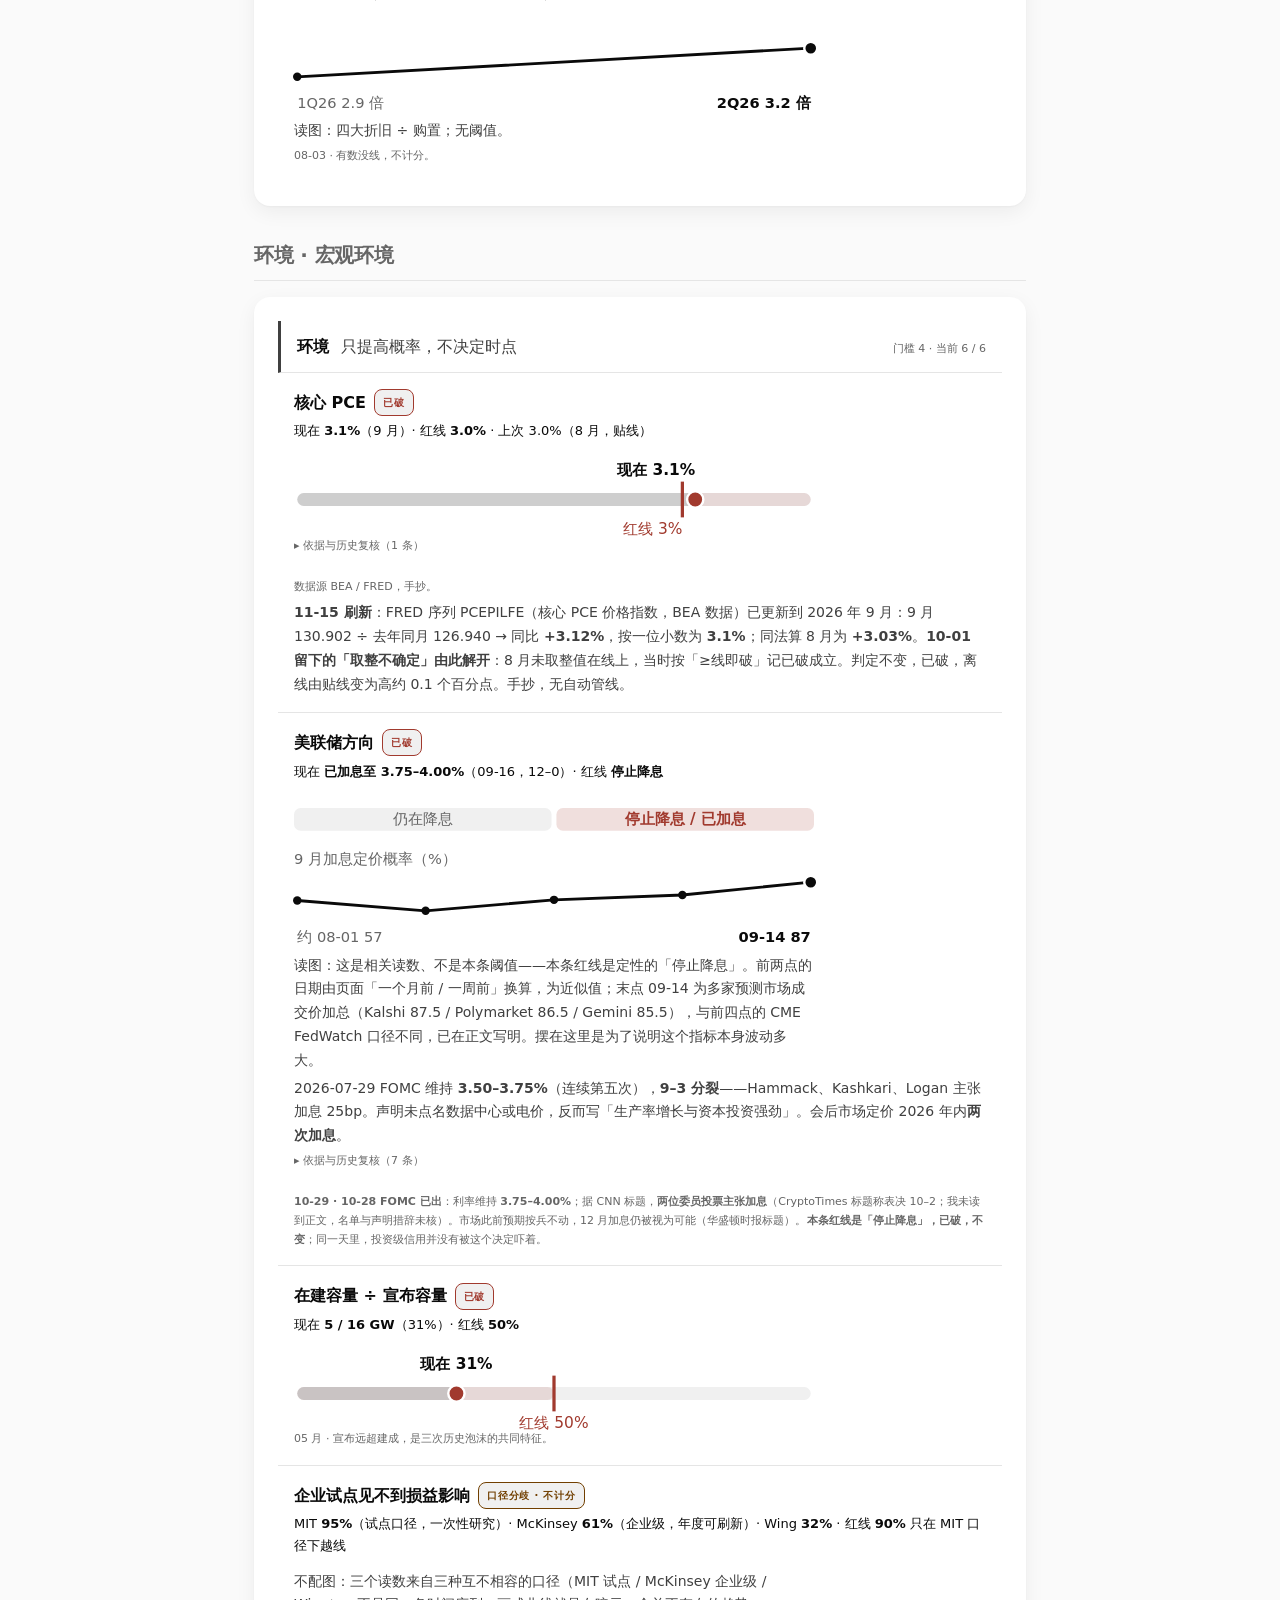
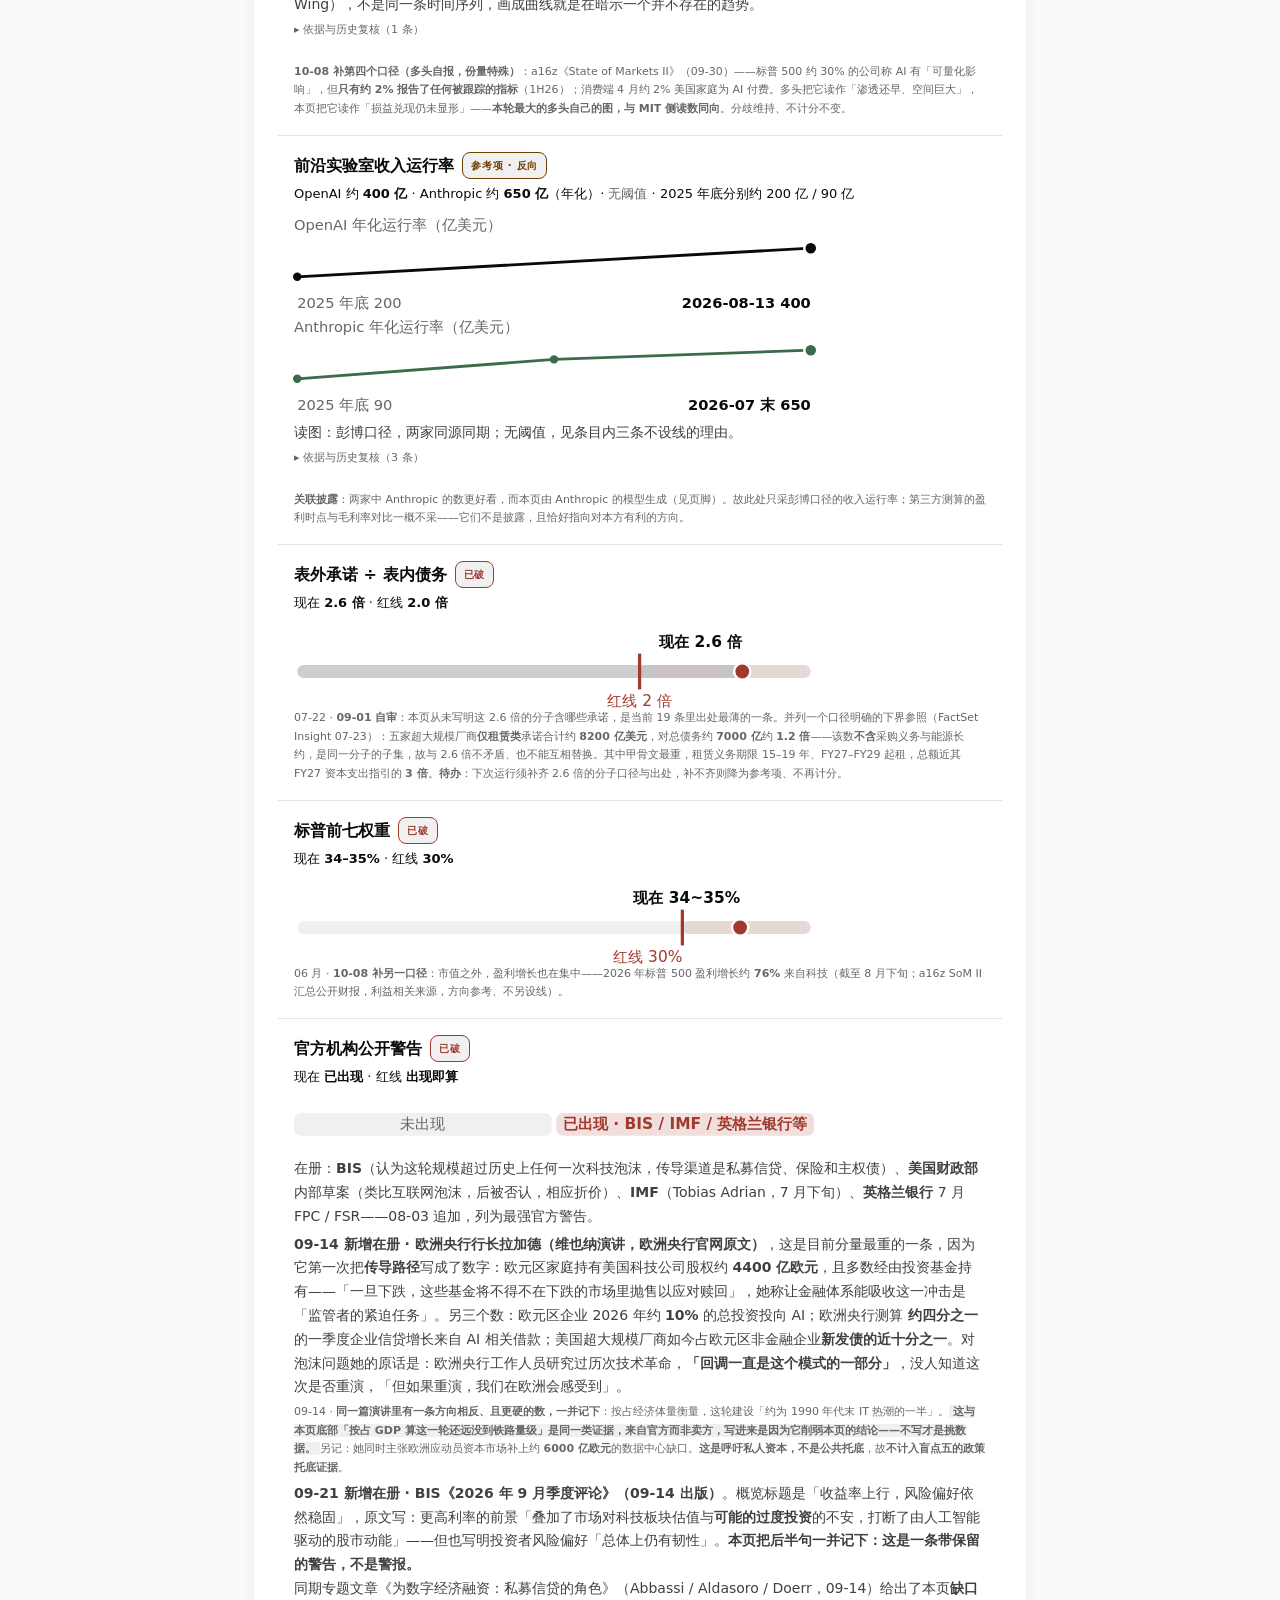
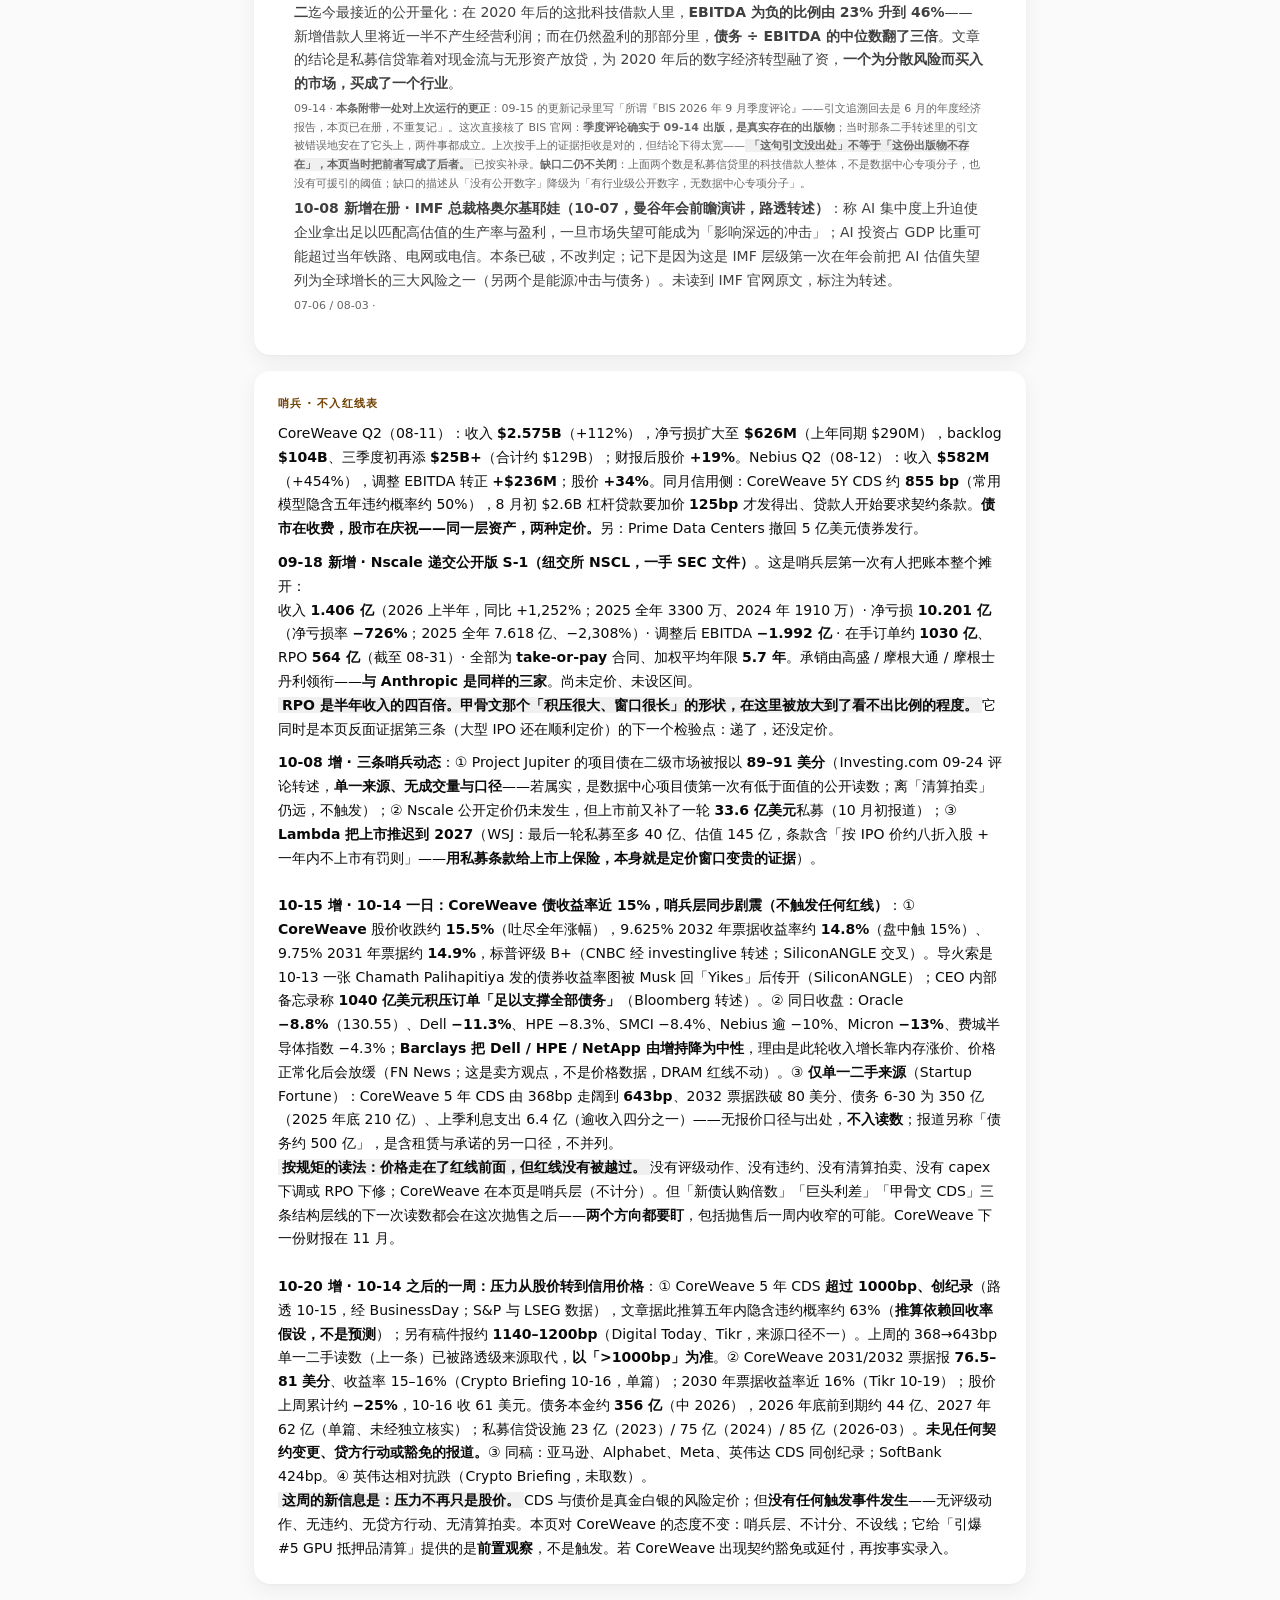
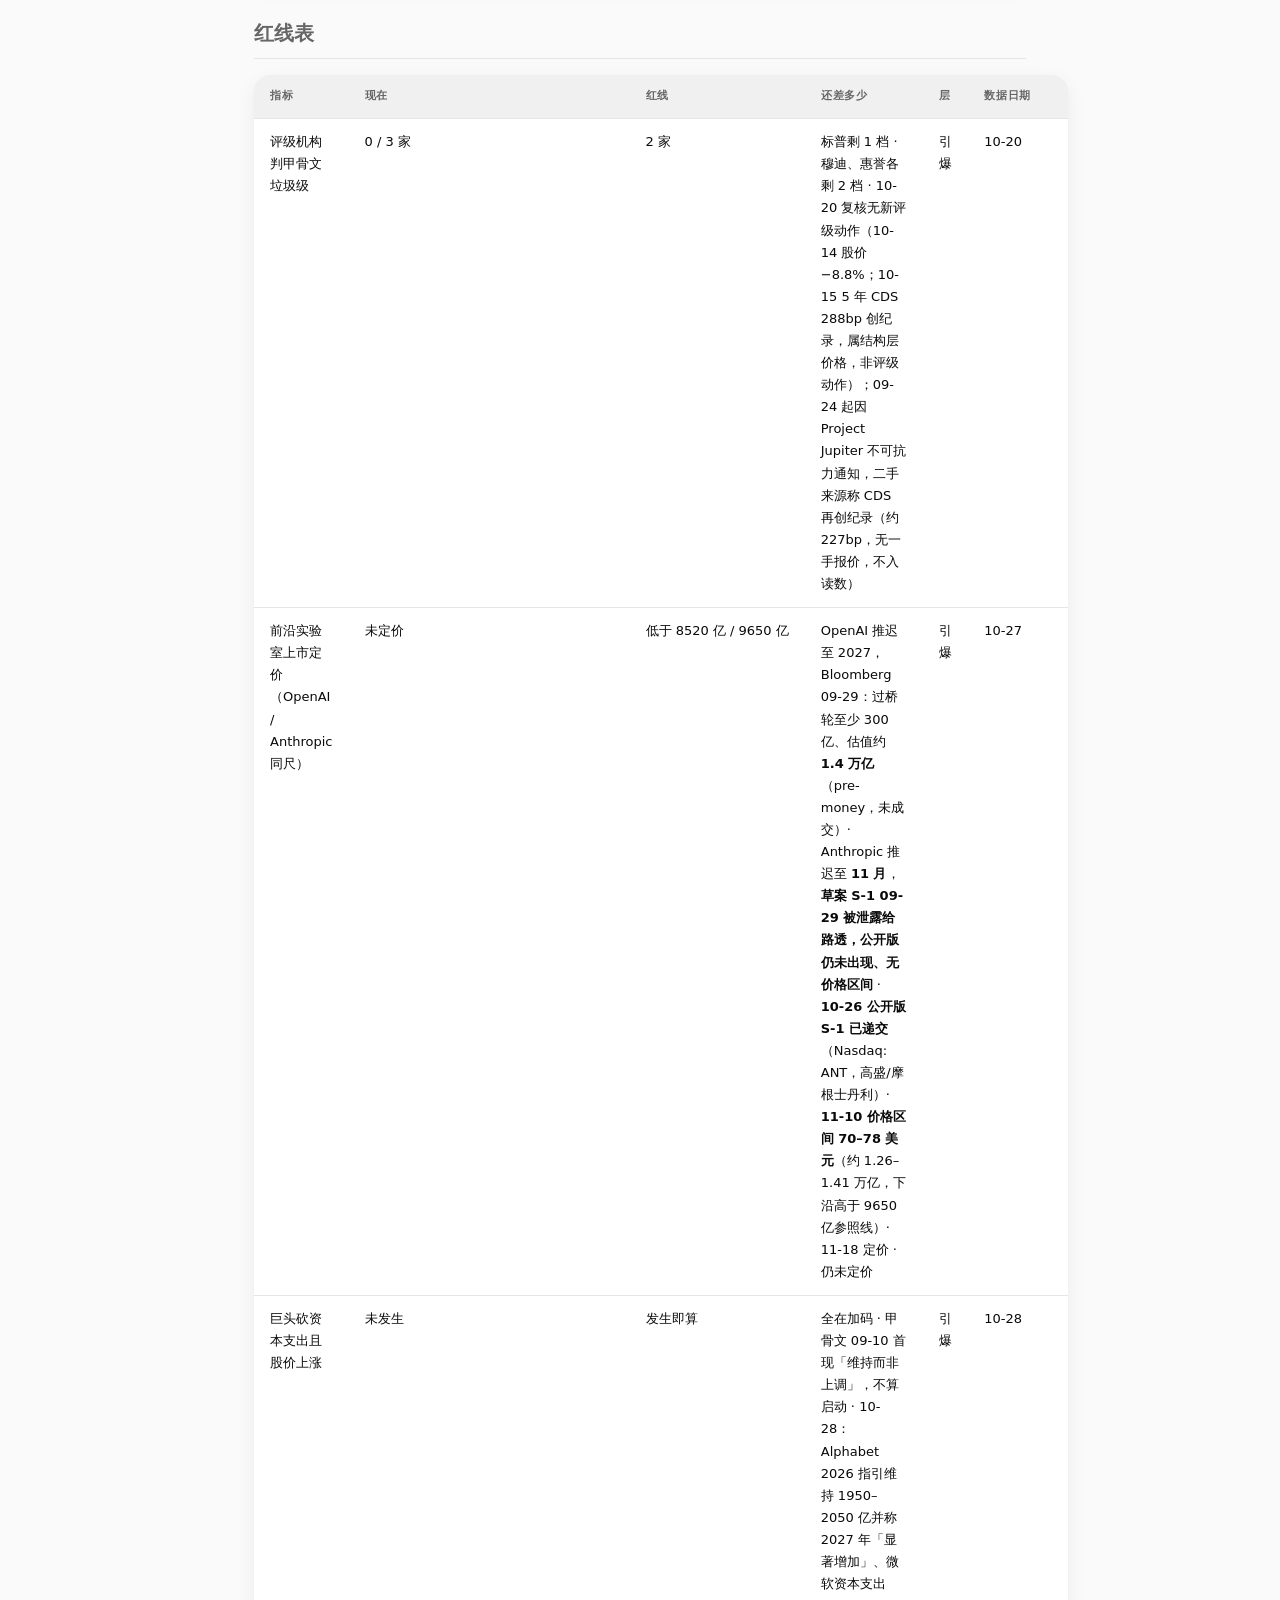
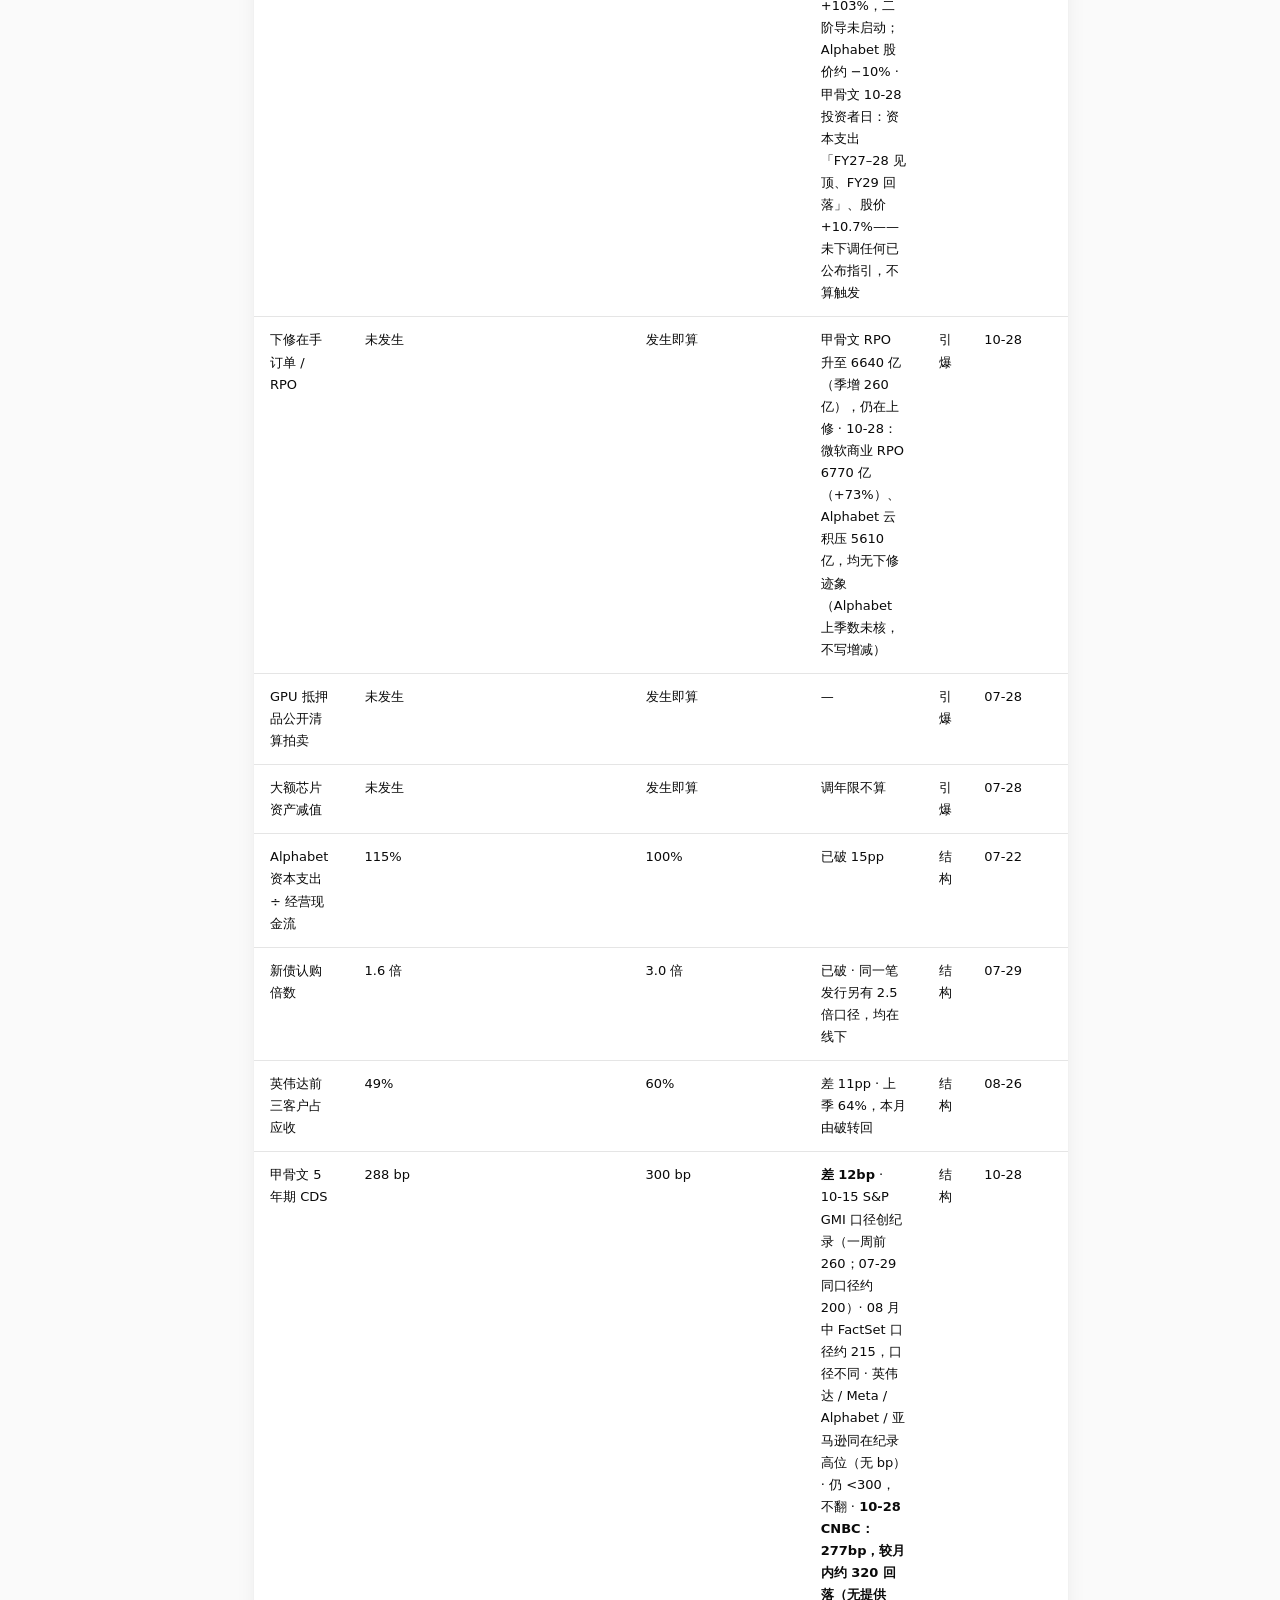
==== commit 20991f52: "研究更新 2026-11-15：四大合计季度自由现金流转负（9 月季度约 −260 亿，亚马逊 −334.6 亿原文）翻为已破，结构层 2/7 → 3/7 重回门槛（阶段 2 → 3）；OAS 曾到 " ====
--- a/index.html
+++ b/index.html
@@ -5,7 +5,7 @@
 <meta name="viewport" content="width=device-width, initial-scale=1">
 <meta name="color-scheme" content="light">
 <title>AI 泡沫检测仪 · 19 条红线的实时记分板</title>
-<meta name="description" content="AI 泡沫监测面板：环境 / 结构 / 引爆三层，19 条计分红线。结论：第 2 阶段 / 共 4——泡沫已成形，结构尚未脆弱，未破裂（环境 6/6、结构 2/7 差 1 条、引爆 0/6）。数据截至 2026-10-29。">
+<meta name="description" content="AI 泡沫监测面板：环境 / 结构 / 引爆三层，19 条计分红线。结论：第 3 阶段 / 共 4——结构已脆弱，只差引爆（环境 6/6、结构 3/7、引爆 0/6）。数据截至 2026-11-14。">
 <link rel="canonical" href="https://ourword.ai/ai/">
 <meta name="robots" content="index, follow, max-image-preview:large, max-snippet:-1">
 <meta name="author" content="ourword.ai">
@@ -14,18 +14,18 @@
 <meta property="og:locale" content="zh_CN">
 <meta property="og:url" content="https://ourword.ai/ai/">
 <meta property="og:title" content="AI 泡沫检测仪 · 19 条红线的实时记分板">
-<meta property="og:description" content="环境 / 结构 / 引爆三层，19 条计分红线。结论：第 2 阶段 / 共 4——泡沫已成形，结构尚未脆弱，未破裂（环境 6/6、结构 2/7 差 1 条、引爆 0/6）。数据截至 2026-10-29。阈值只接受市场惯例、机械后果、物理约束。">
+<meta property="og:description" content="环境 / 结构 / 引爆三层，19 条计分红线。结论：第 3 阶段 / 共 4——结构已脆弱，只差引爆（环境 6/6、结构 3/7、引爆 0/6）。数据截至 2026-11-14。阈值只接受市场惯例、机械后果、物理约束。">
 <meta property="og:image" content="https://ourword.ai/ai/icon.svg">
 <meta name="twitter:card" content="summary">
 <meta name="twitter:title" content="AI 泡沫检测仪 · 19 条红线的实时记分板">
-<meta name="twitter:description" content="环境 / 结构 / 引爆三层，19 条计分红线。结论：第 2 阶段 / 共 4——泡沫已成形，结构尚未脆弱，未破裂（环境 6/6、结构 2/7 差 1 条、引爆 0/6）。数据截至 2026-10-29。">
+<meta name="twitter:description" content="环境 / 结构 / 引爆三层，19 条计分红线。结论：第 3 阶段 / 共 4——结构已脆弱，只差引爆（环境 6/6、结构 3/7、引爆 0/6）。数据截至 2026-11-14。">
 <meta name="twitter:image" content="https://ourword.ai/ai/icon.svg">
 <link rel="icon" href="icon.svg" type="image/svg+xml">
 <link rel="stylesheet" href="styles.css">
 <script type="application/ld+json">
 {"@context":"https://schema.org","@graph":[
 {"@type":"WebSite","@id":"https://ourword.ai/ai/#website","url":"https://ourword.ai/ai/","name":"AI 泡沫检测仪","inLanguage":"zh-CN"},
-{"@type":"WebPage","@id":"https://ourword.ai/ai/#webpage","url":"https://ourword.ai/ai/","name":"AI 泡沫检测仪 · 19 条红线的实时记分板","isPartOf":{"@id":"https://ourword.ai/ai/#website"},"inLanguage":"zh-CN","datePublished":"2026-07-28","dateModified":"2026-10-29","description":"AI 泡沫监测面板：环境 / 结构 / 引爆三层，19 条计分红线。结论：第 2 阶段 / 共 4——泡沫已成形，结构尚未脆弱，未破裂（环境 6/6、结构 2/7 差 1 条、引爆 0/6）。数据截至 2026-10-29。","about":[{"@type":"Thing","name":"AI 资本支出"},{"@type":"Thing","name":"信用利差"},{"@type":"Thing","name":"资产泡沫"}]}
+{"@type":"WebPage","@id":"https://ourword.ai/ai/#webpage","url":"https://ourword.ai/ai/","name":"AI 泡沫检测仪 · 19 条红线的实时记分板","isPartOf":{"@id":"https://ourword.ai/ai/#website"},"inLanguage":"zh-CN","datePublished":"2026-07-28","dateModified":"2026-11-15","description":"AI 泡沫监测面板：环境 / 结构 / 引爆三层，19 条计分红线。结论：第 3 阶段 / 共 4——结构已脆弱，只差引爆（环境 6/6、结构 3/7、引爆 0/6）。数据截至 2026-11-14。","about":[{"@type":"Thing","name":"AI 资本支出"},{"@type":"Thing","name":"信用利差"},{"@type":"Thing","name":"资产泡沫"}]}
 ]}
 </script>
 <script async src="https://www.googletagmanager.com/gtag/js?id=G-DHD3WEXQ8T"></script>
@@ -34,9 +34,9 @@
 <body>
 <div id="boot" class="wrap">
 <h1>AI 泡沫检测仪</h1>
-<p class="sub">数据截至 2026-10-29（美东）· 每行标了数据日期</p>
-<p><b>结论：第 2 阶段 / 共 4——泡沫已成形，结构尚未脆弱，未破裂（环境 6/6、结构 2/7 差 1 条、引爆 0/6）。</b>最近的两条：甲骨文 5 年期 CDS 288bp（线 300bp）、投资级 OAS 88bp（线 100bp），各差 12bp。</p>
-<p>监测条件分三层。<b>引爆</b>是触发事件，一条发生就够，当前 <b>0 / 6</b>。<b>结构</b>是金融结构脆弱度，门槛 3 条，当前 <b>2 / 7</b>（08-31 因英伟达前三客户占应收由 64% 回落至 49% 降档，跌破门槛；10-15 复核仍为 2/7）。<b>环境</b>只提高概率、不决定时点，门槛 4 条，当前 <b>6 / 6</b> 已破（10-01 核心 PCE 回落到 3.0%、贴线，仍按「≥线即破」记已破），另有 1 条口径分歧不计分。</p>
+<p class="sub">数据截至 2026-11-14（美东）· 每行标了数据日期</p>
+<p><b>结论：第 3 阶段 / 共 4——结构已脆弱，只差引爆（环境 6/6、结构 3/7、引爆 0/6）。</b>11-15 翻转：四大合计季度自由现金流 9 月季度约 −260 亿美元（红线转负），结构层 2/7 → 3/7、重回门槛。最近的两条：投资级 OAS 89bp（线 100bp，差 11bp）、甲骨文 5 年期 CDS 288bp（线 300bp，差 12bp，11 月初二手称约 300 待核）。</p>
+<p>监测条件分三层。<b>引爆</b>是触发事件，一条发生就够，当前 <b>0 / 6</b>。<b>结构</b>是金融结构脆弱度，门槛 3 条，当前 <b>3 / 7</b>（08-31 因英伟达前三客户占应收回落降到 2/7；11-15 因四大合计季度自由现金流转负回到 3/7、重回门槛）。<b>环境</b>只提高概率、不决定时点，门槛 4 条，当前 <b>6 / 6</b> 已破（核心 PCE 9 月 3.1%），另有 1 条口径分歧不计分。</p>
 <p>规矩：阈值只接受市场惯例、机械后果、物理约束三类依据；禁止把线画在数据后面；计数与点状图由脚本核算、不手改；没有可靠来源就不改数、不翻判定、不加红线。不构成投资建议。</p>
 <p class="sm">正文分块加载中。若长时间停留在本页，说明浏览器未能加载正文文件。<a href="body-1.html">引爆层</a> · <a href="body-2.html">结构层与环境层</a> · <a href="body-3.html">红线表与日期</a> · <a href="body-4.html">历史对照与更新记录</a></p>
 <noscript><p class="sm"><b>本页正文需要 JavaScript 才能完整呈现。</b>以上为摘要；分块正文可直接访问上方四个链接。</p></noscript>
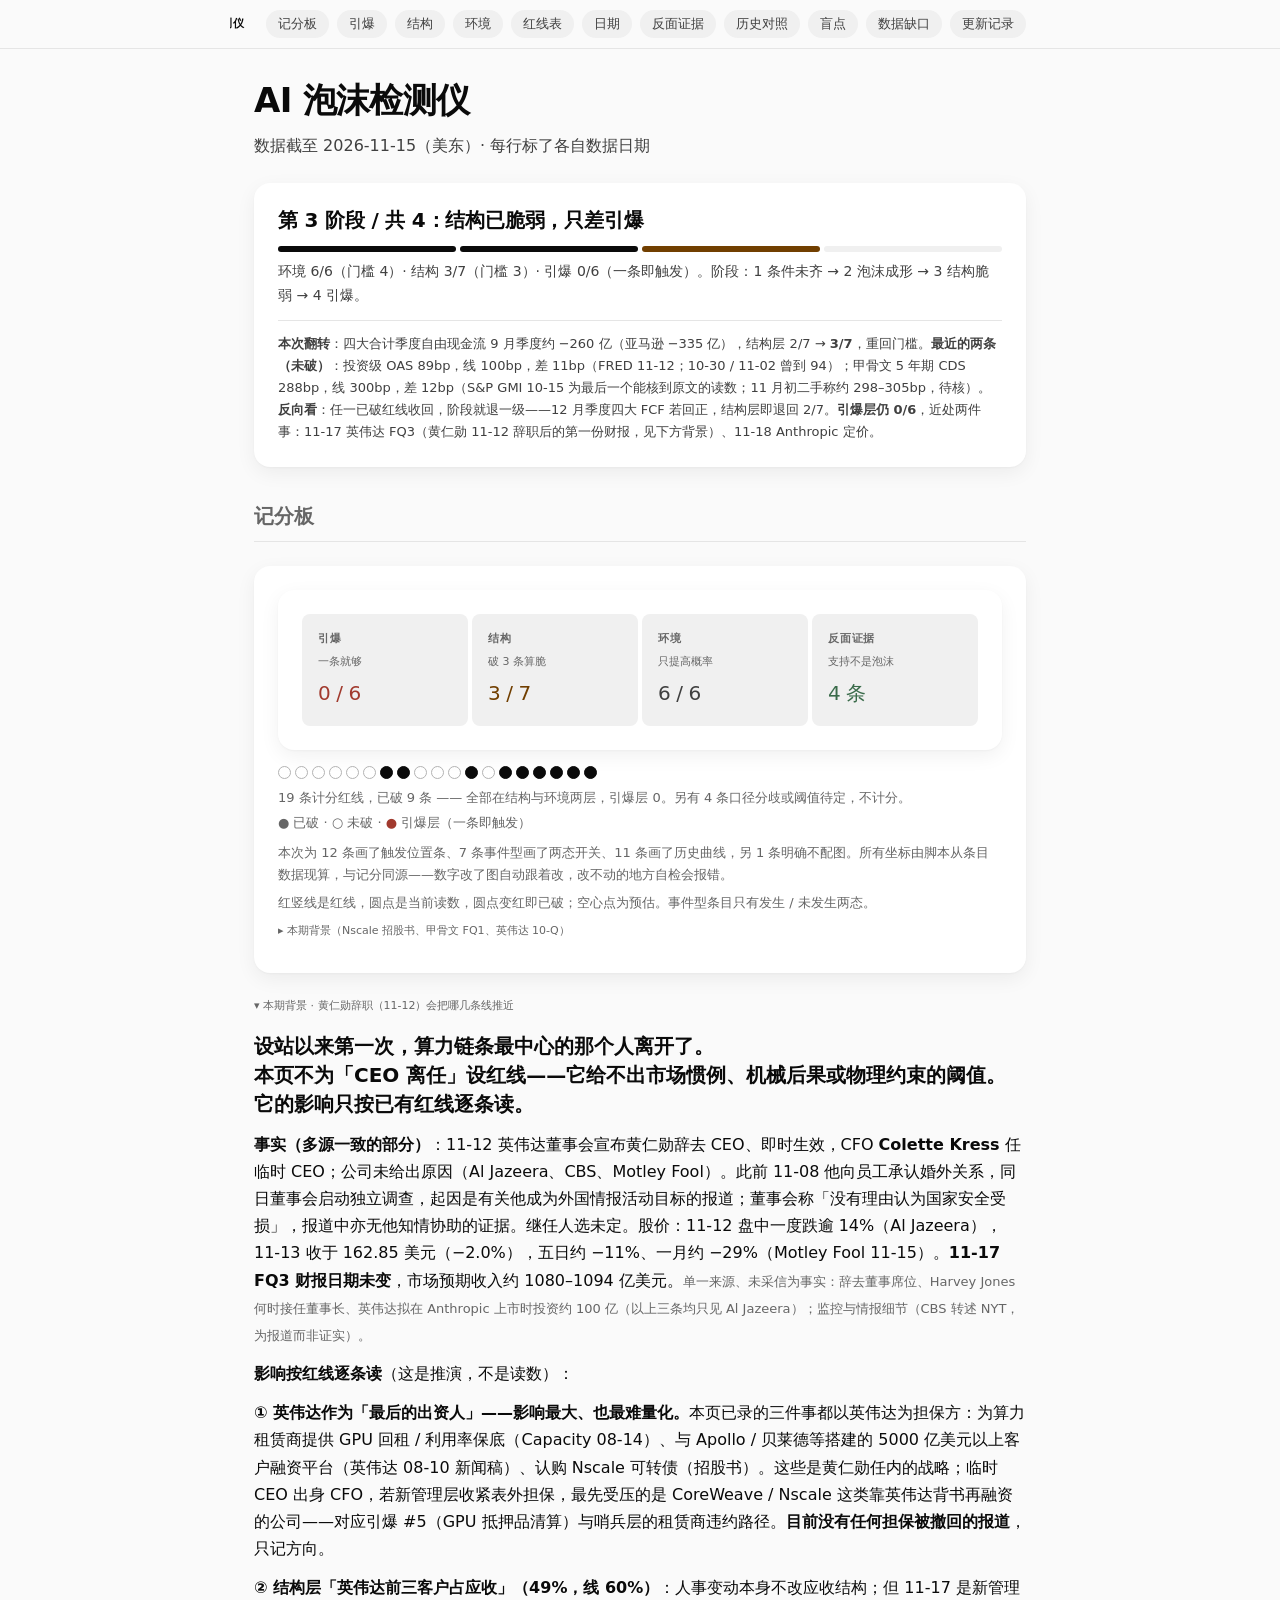
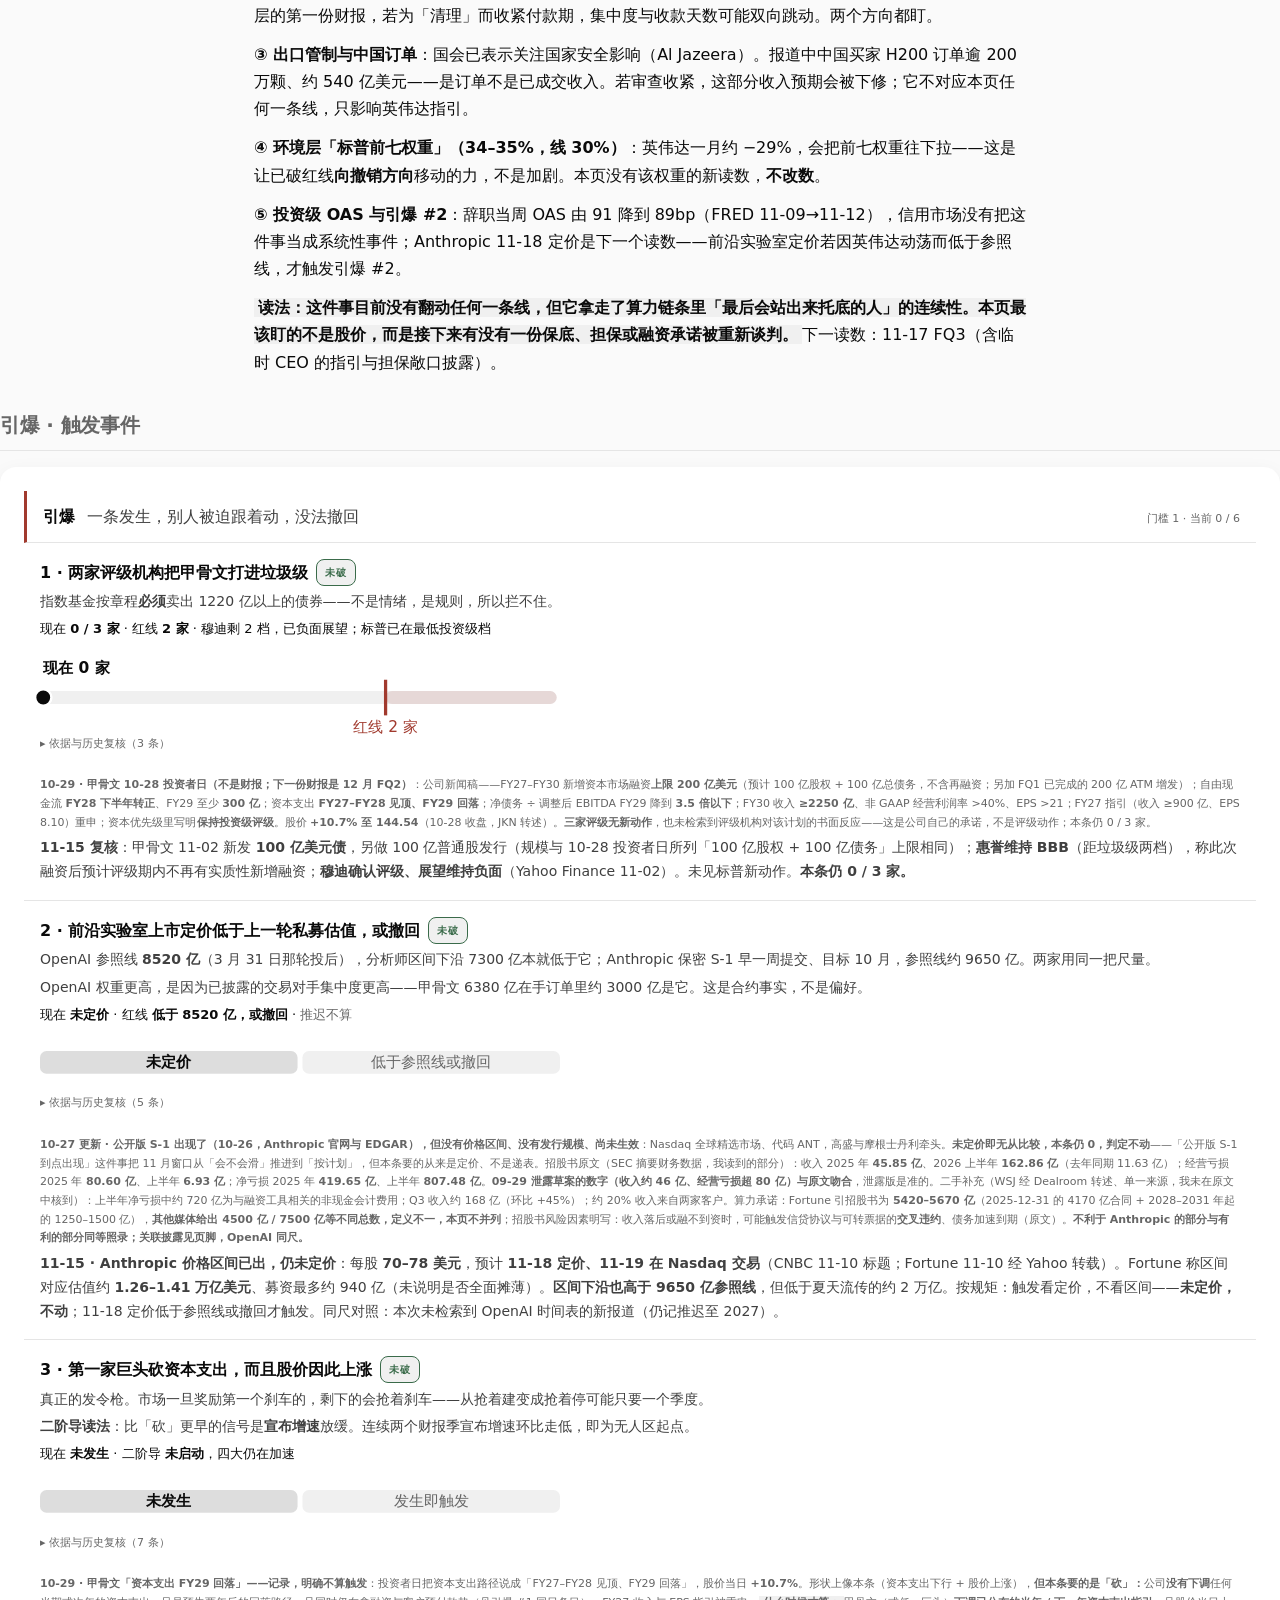
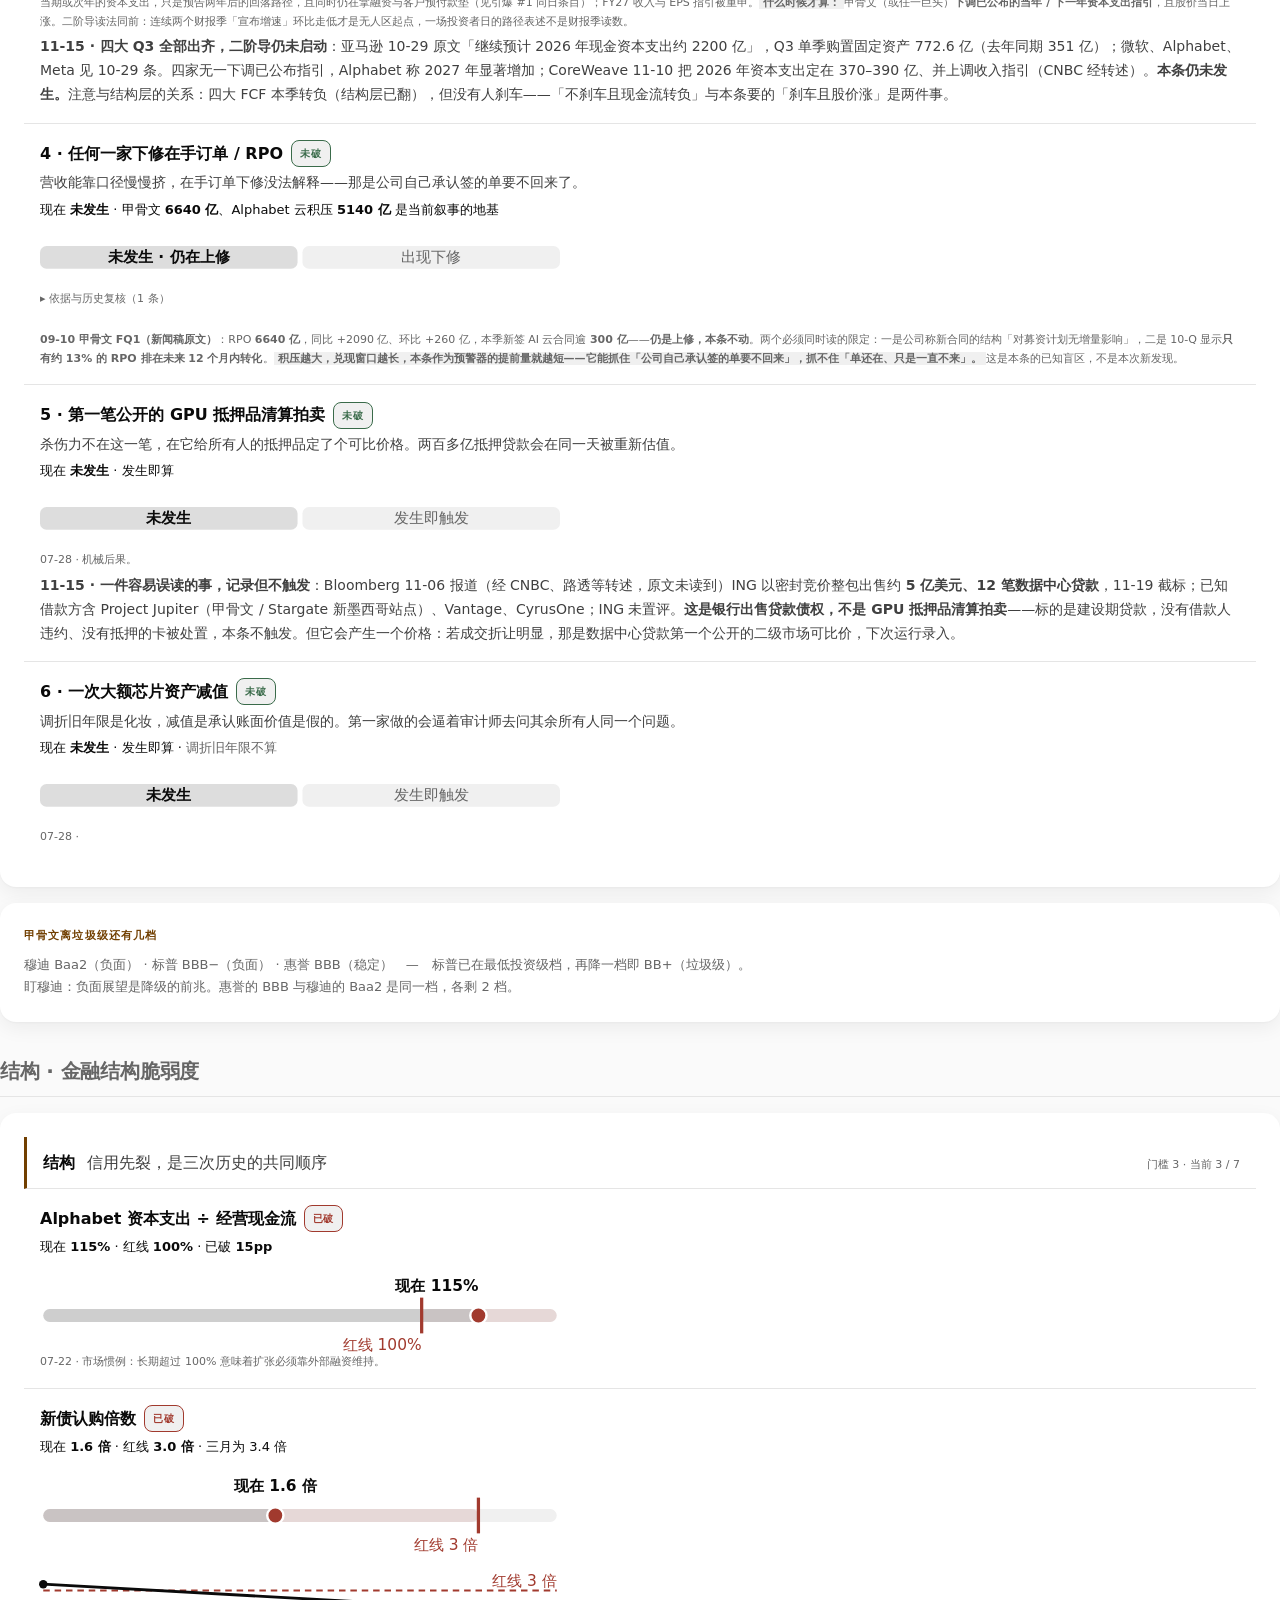
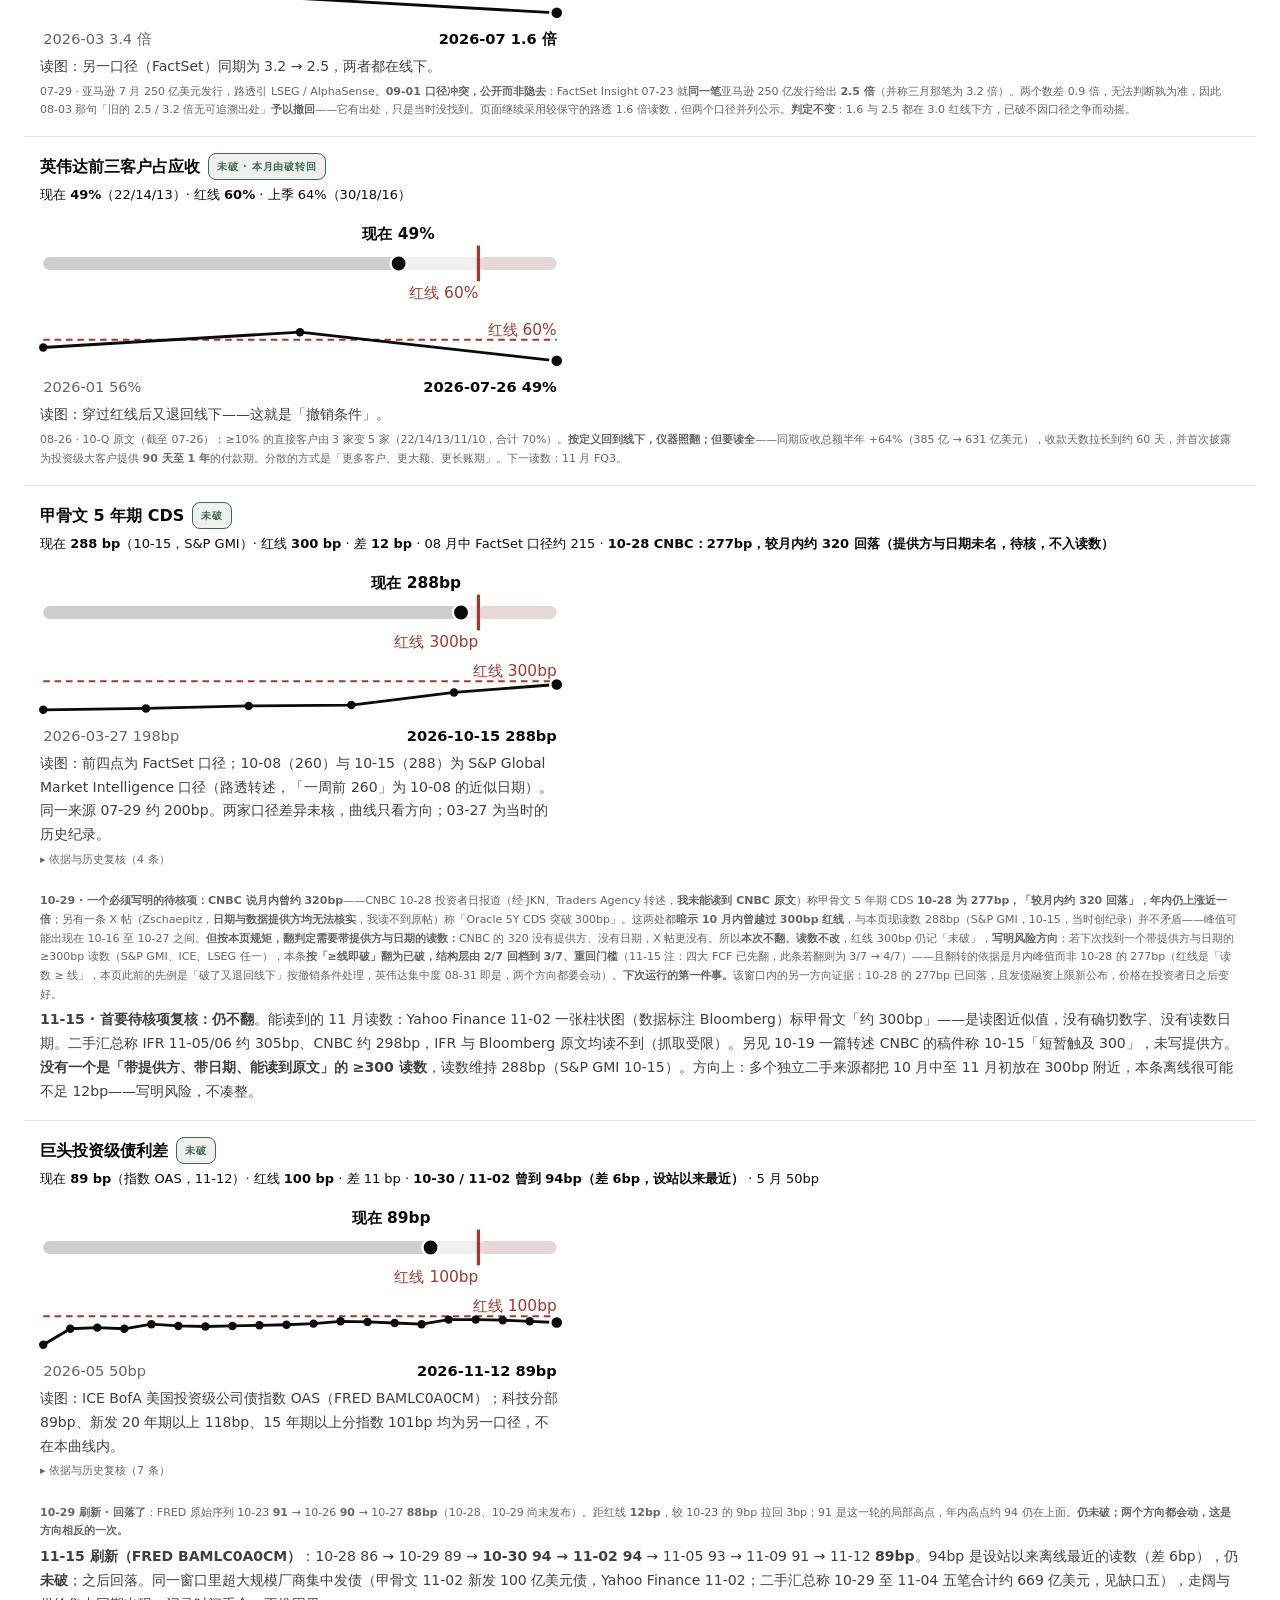
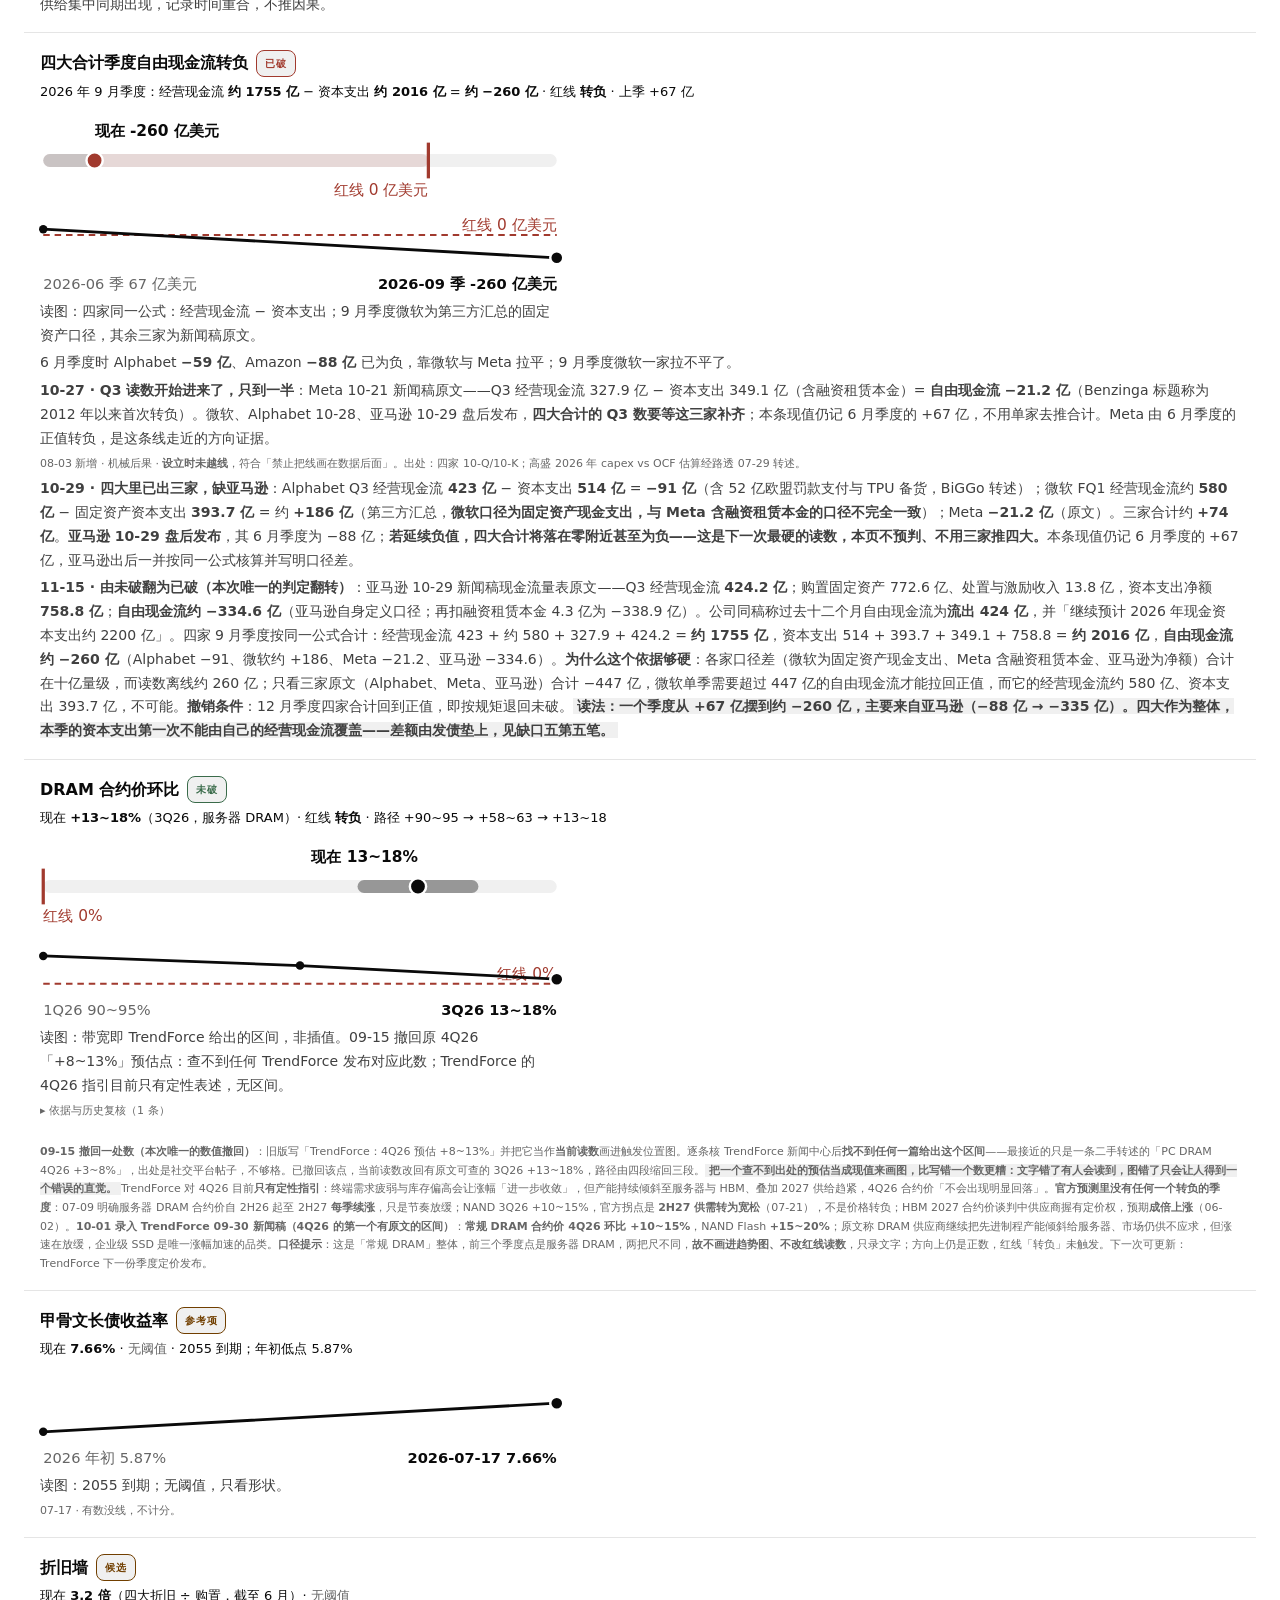
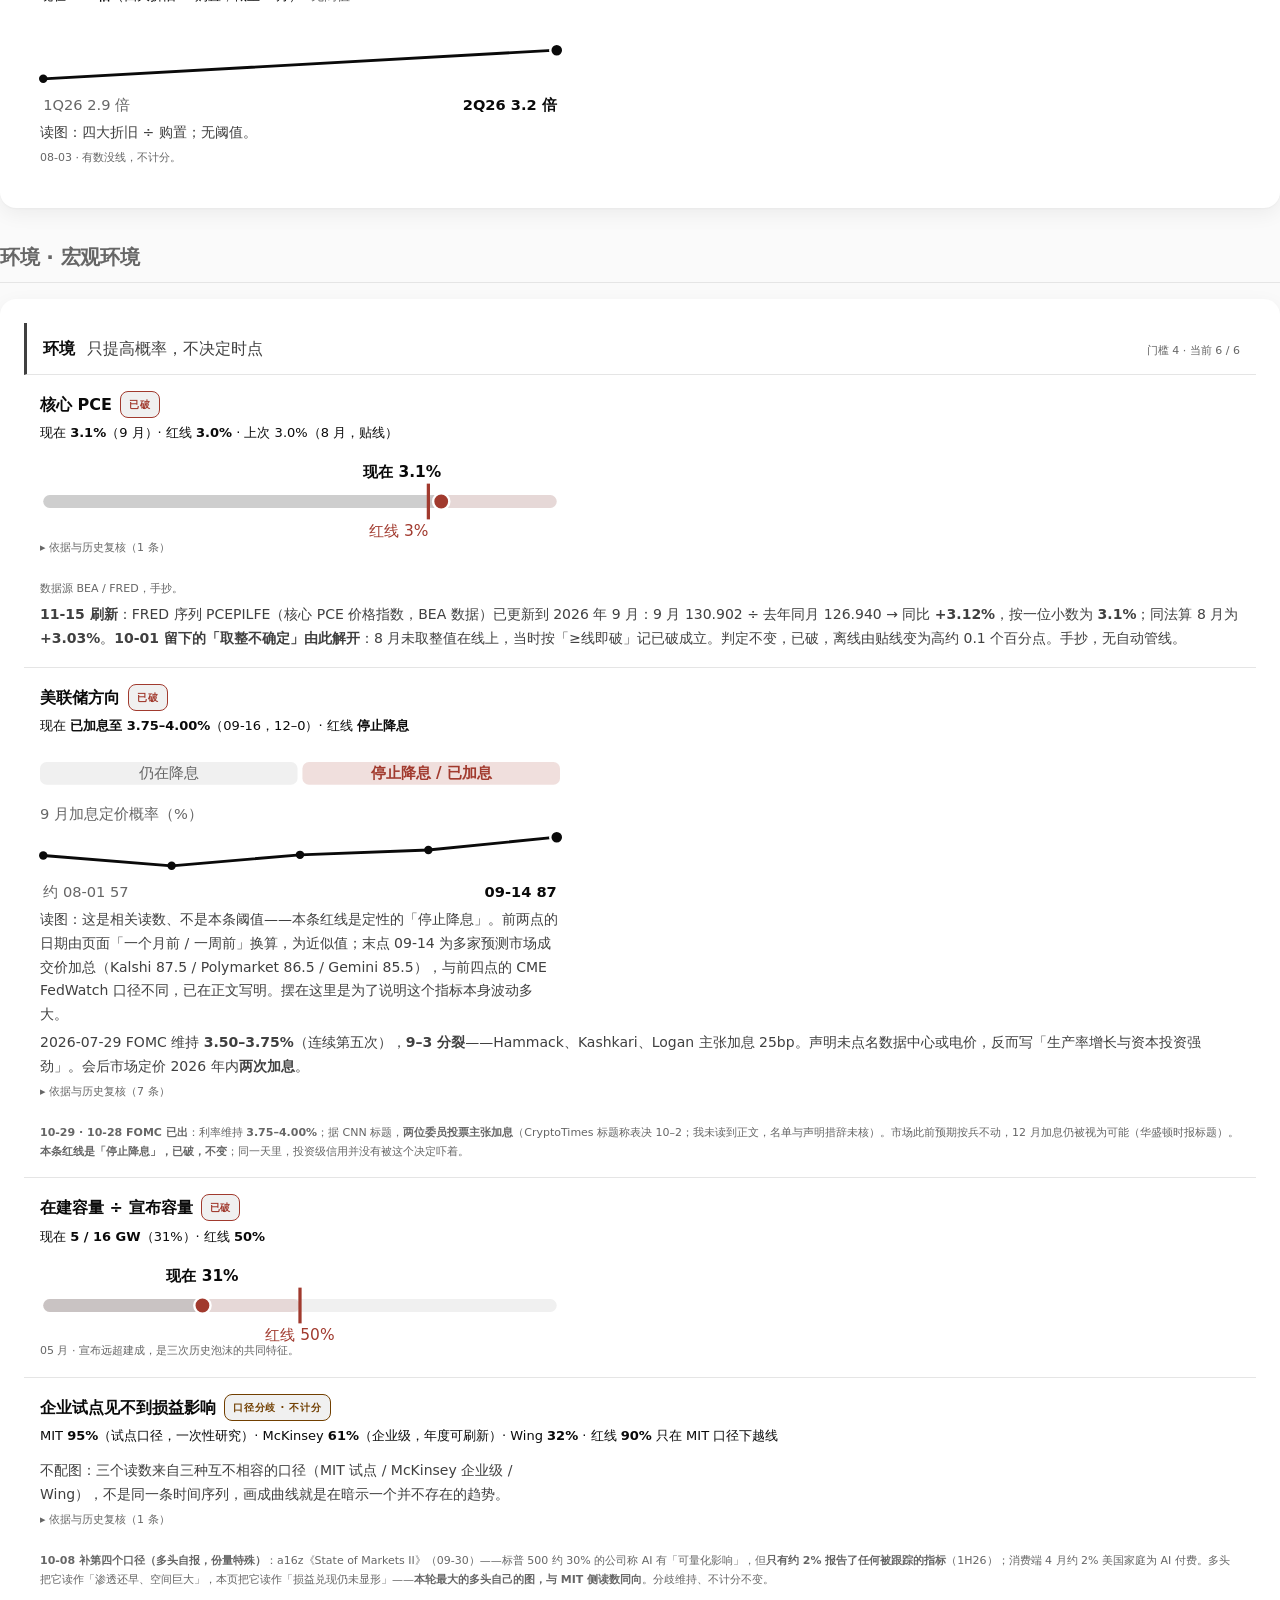
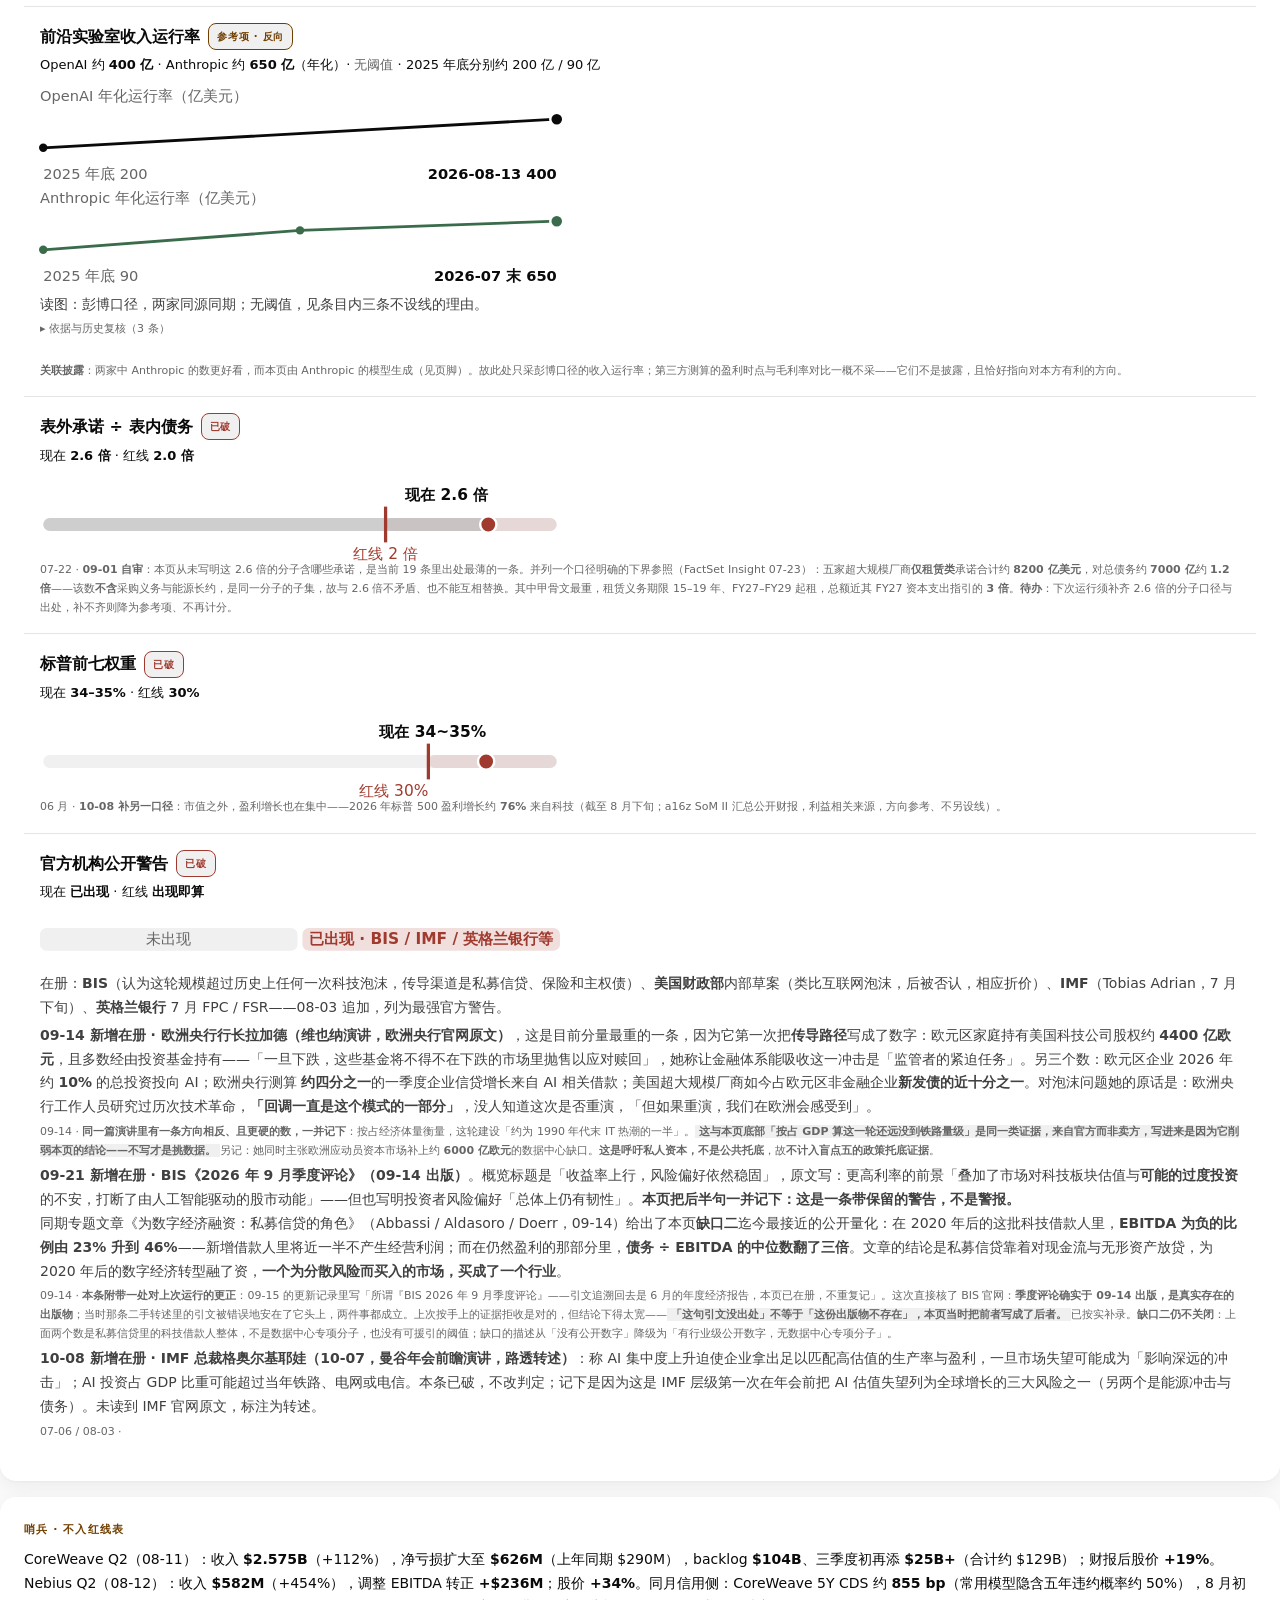
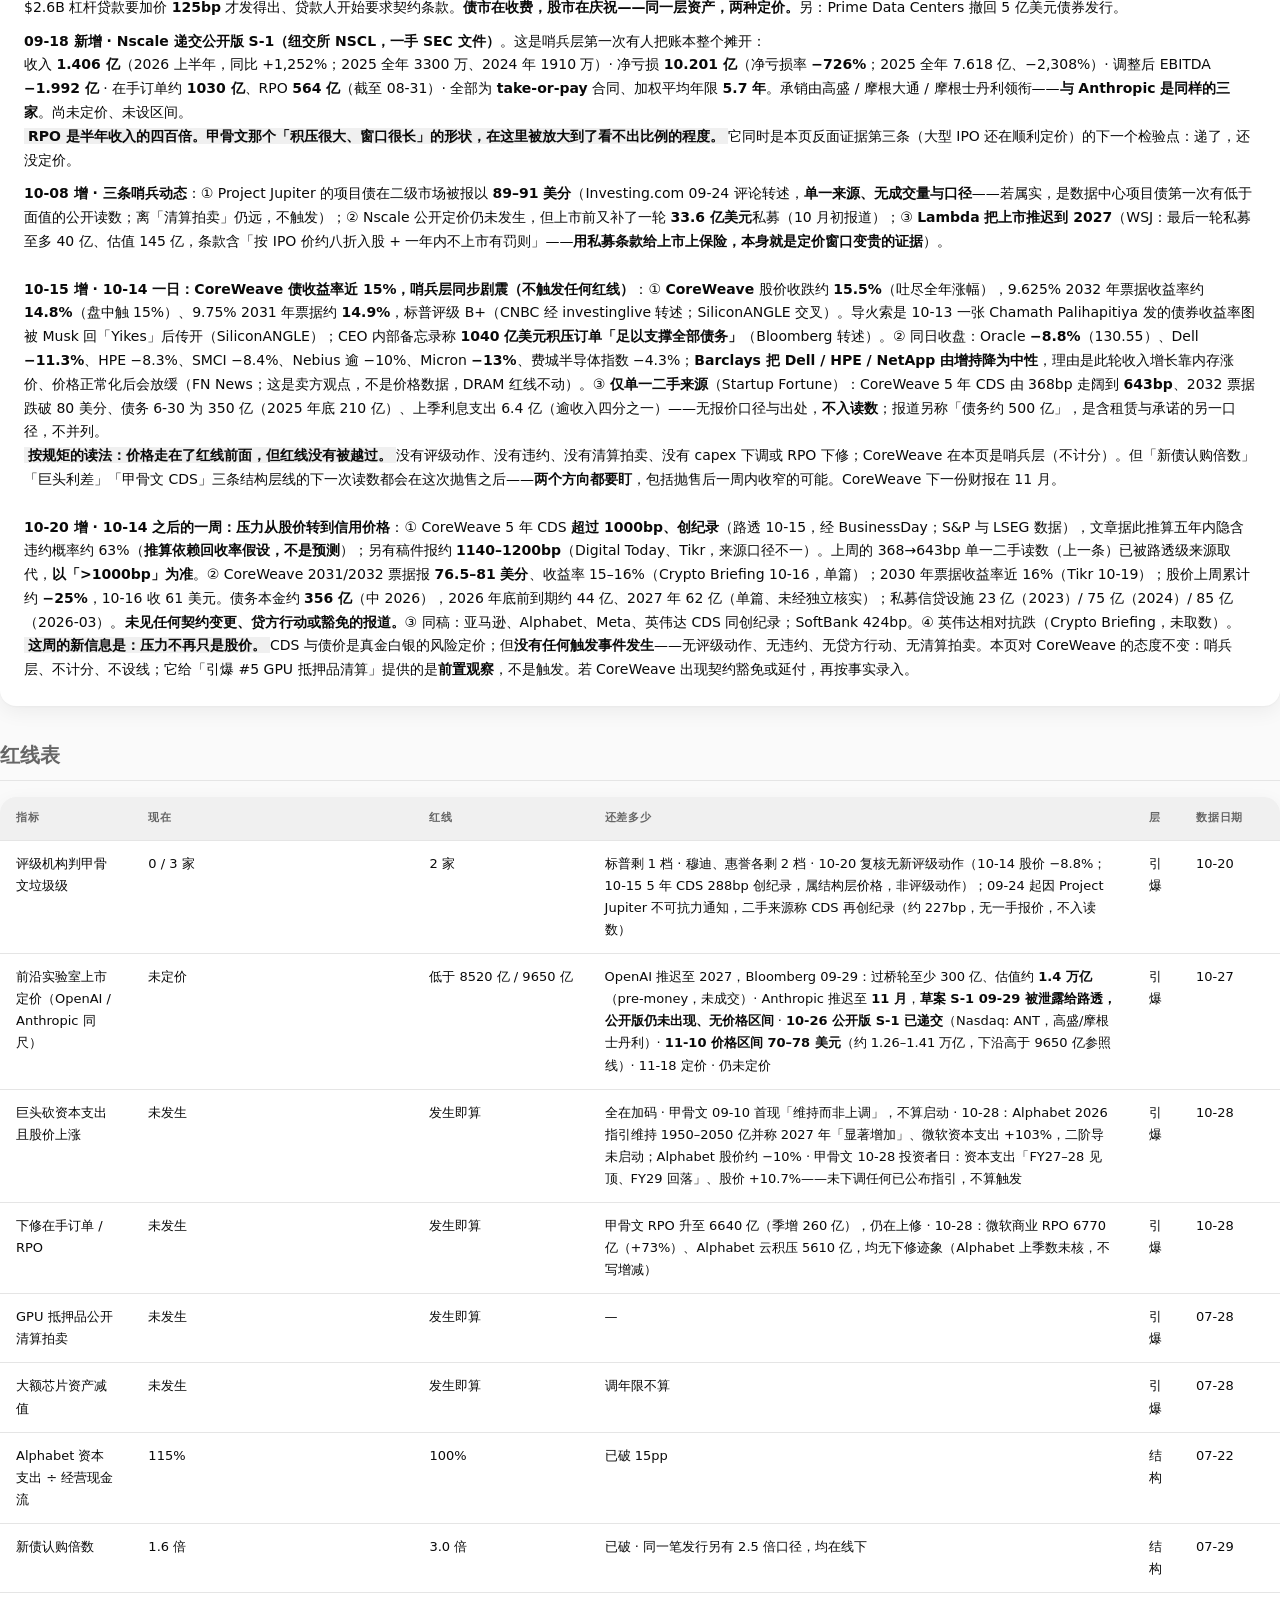
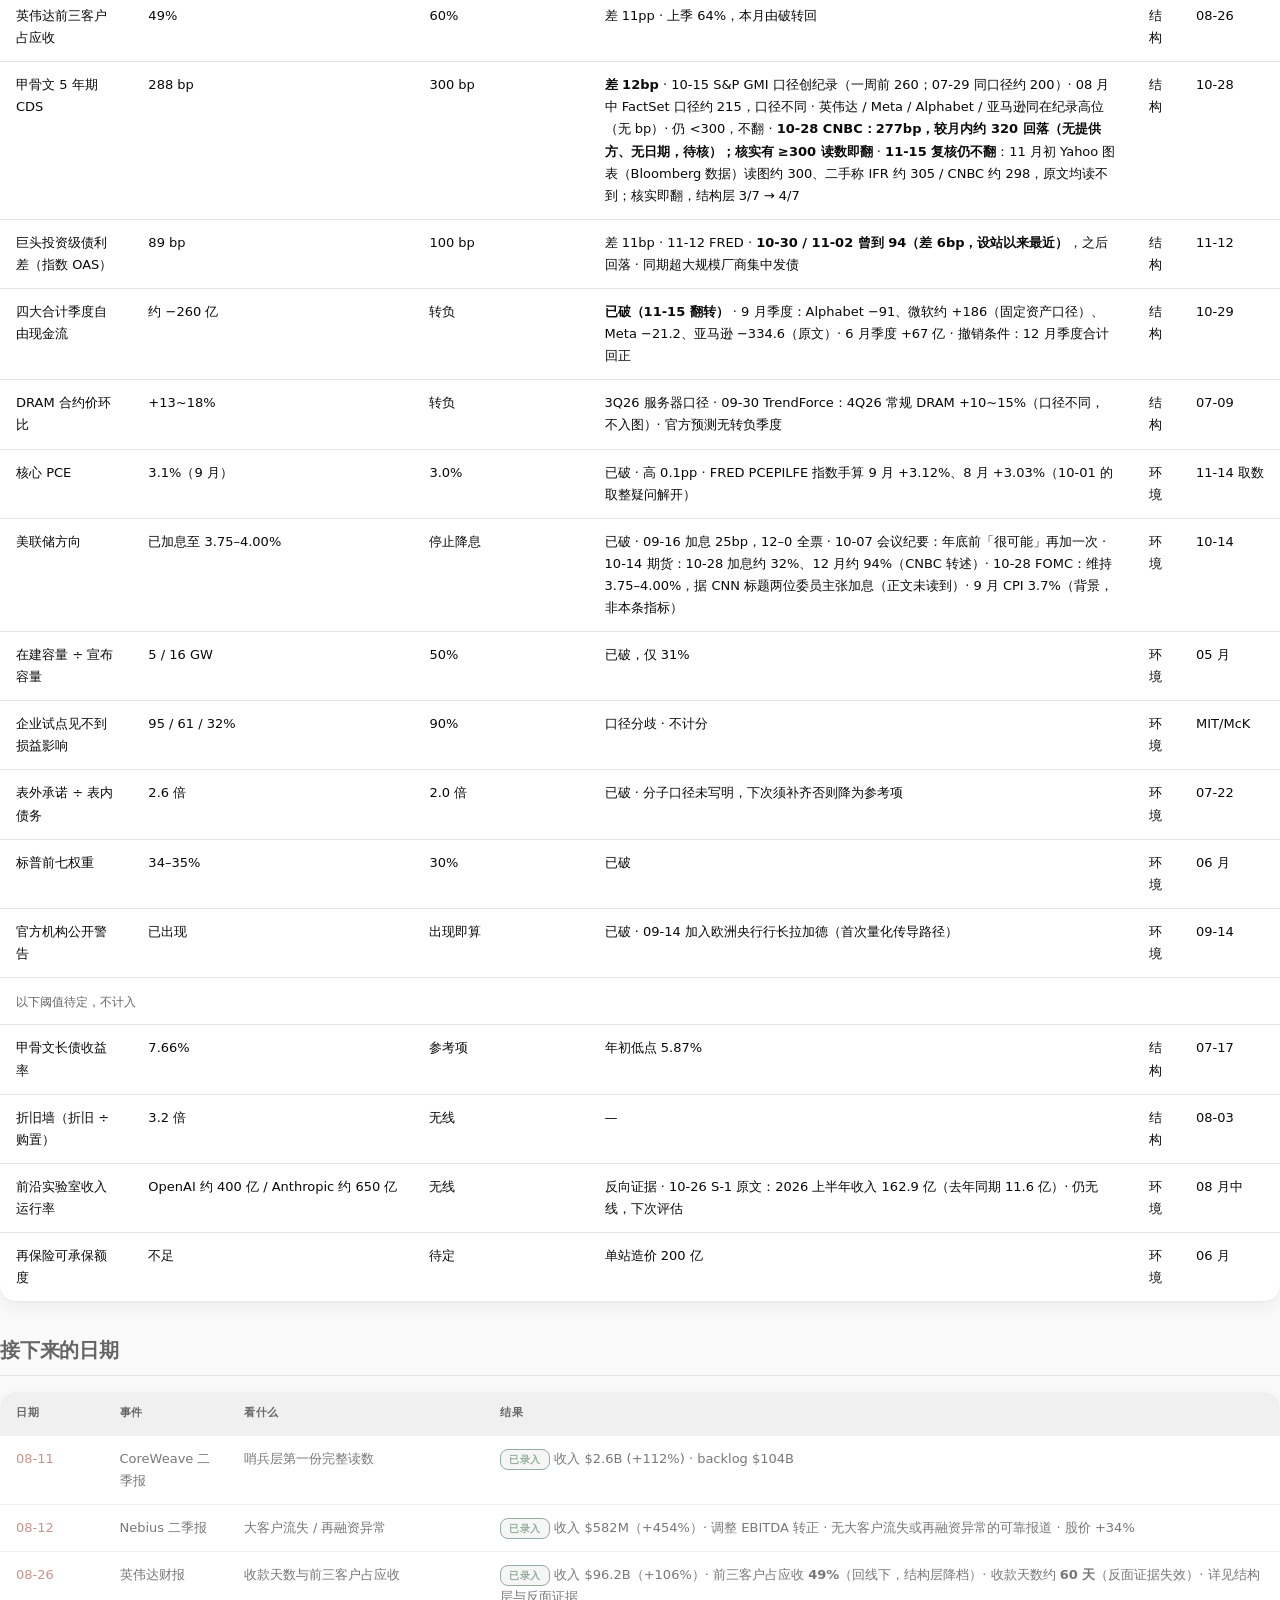
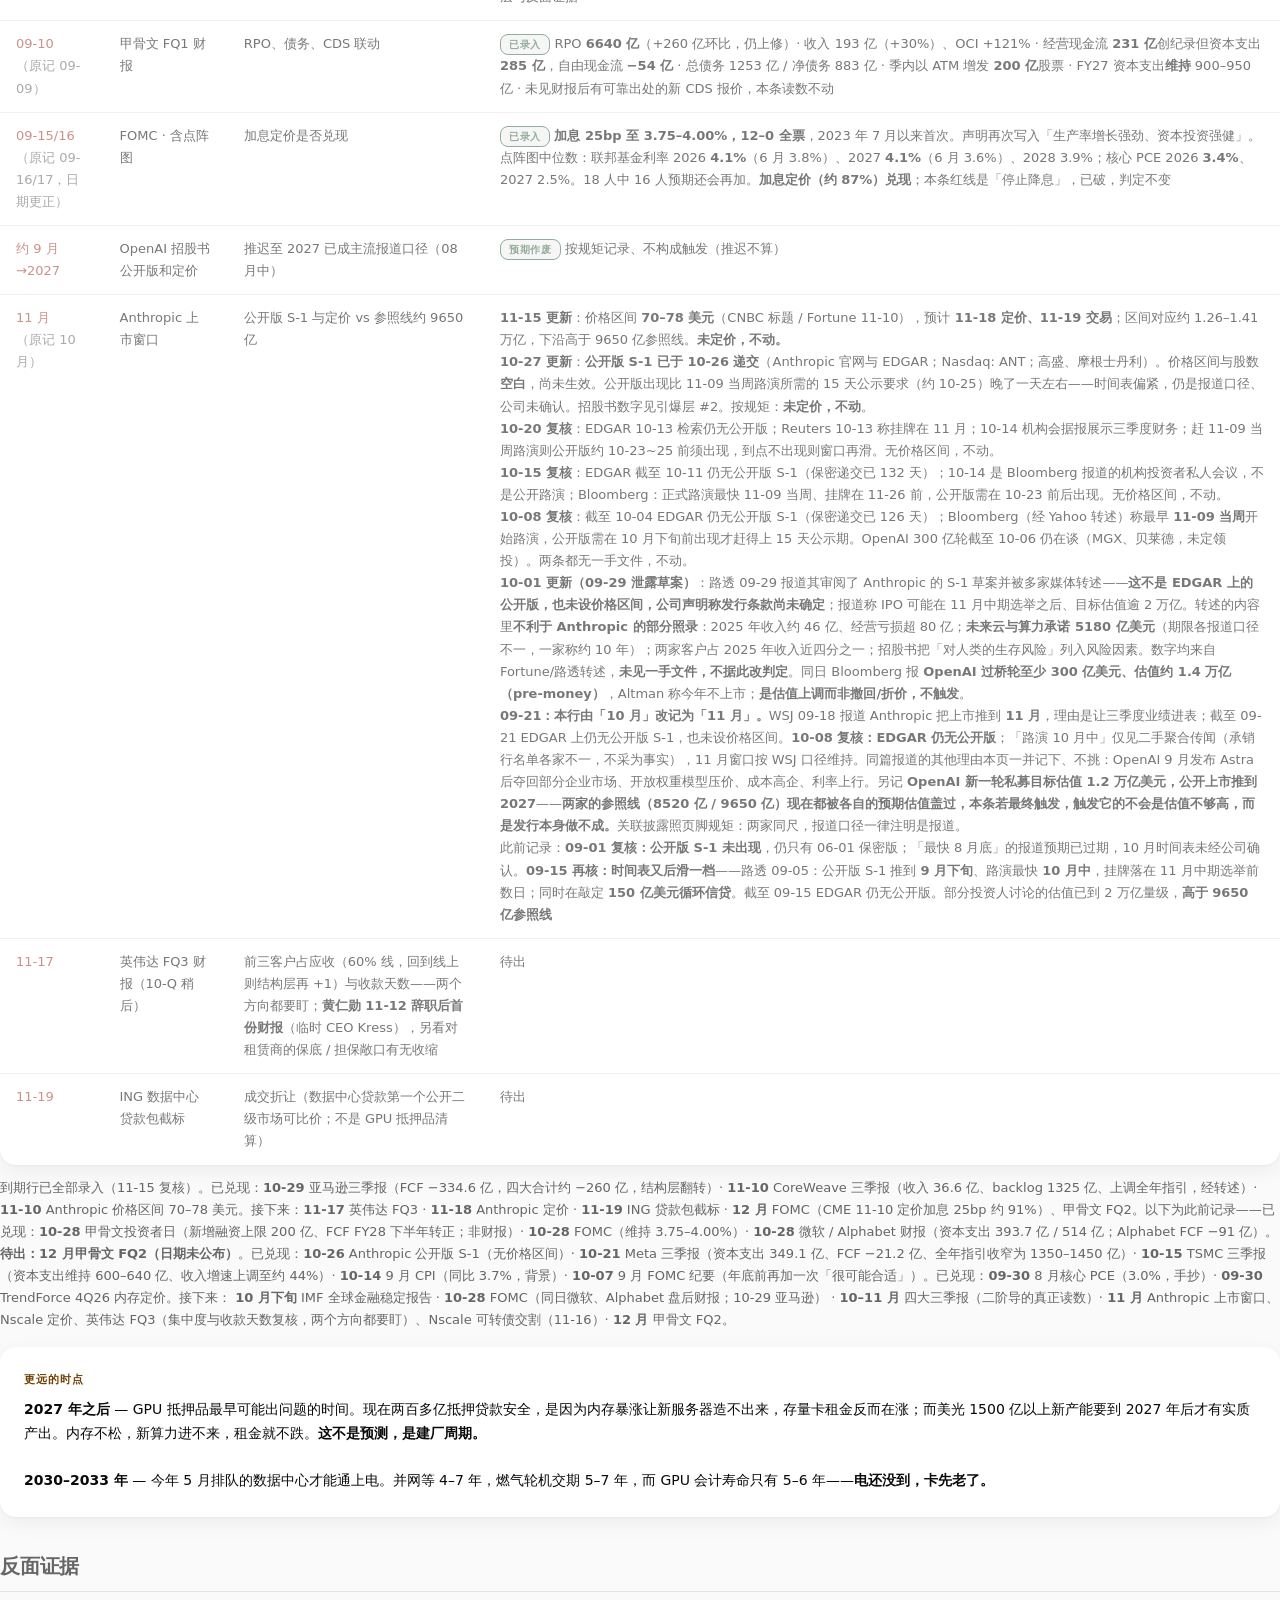
==== commit 979e3fbe: "补入黄仁勋 11-12 辞职的影响分析（按红线逐条读，不设新线）；11-17 英伟达 FQ3 看点补充；判定不变（引爆 0/6、结构 3/7、环境 6/6） Co-Authored-By: Claud" ====
--- a/index.html
+++ b/index.html
@@ -5,7 +5,7 @@
 <meta name="viewport" content="width=device-width, initial-scale=1">
 <meta name="color-scheme" content="light">
 <title>AI 泡沫检测仪 · 19 条红线的实时记分板</title>
-<meta name="description" content="AI 泡沫监测面板：环境 / 结构 / 引爆三层，19 条计分红线。结论：第 3 阶段 / 共 4——结构已脆弱，只差引爆（环境 6/6、结构 3/7、引爆 0/6）。数据截至 2026-11-14。">
+<meta name="description" content="AI 泡沫监测面板：环境 / 结构 / 引爆三层，19 条计分红线。结论：第 3 阶段 / 共 4——结构已脆弱，只差引爆（环境 6/6、结构 3/7、引爆 0/6）。数据截至 2026-11-15。">
 <link rel="canonical" href="https://ourword.ai/ai/">
 <meta name="robots" content="index, follow, max-image-preview:large, max-snippet:-1">
 <meta name="author" content="ourword.ai">
@@ -14,18 +14,18 @@
 <meta property="og:locale" content="zh_CN">
 <meta property="og:url" content="https://ourword.ai/ai/">
 <meta property="og:title" content="AI 泡沫检测仪 · 19 条红线的实时记分板">
-<meta property="og:description" content="环境 / 结构 / 引爆三层，19 条计分红线。结论：第 3 阶段 / 共 4——结构已脆弱，只差引爆（环境 6/6、结构 3/7、引爆 0/6）。数据截至 2026-11-14。阈值只接受市场惯例、机械后果、物理约束。">
+<meta property="og:description" content="环境 / 结构 / 引爆三层，19 条计分红线。结论：第 3 阶段 / 共 4——结构已脆弱，只差引爆（环境 6/6、结构 3/7、引爆 0/6）。数据截至 2026-11-15。阈值只接受市场惯例、机械后果、物理约束。">
 <meta property="og:image" content="https://ourword.ai/ai/icon.svg">
 <meta name="twitter:card" content="summary">
 <meta name="twitter:title" content="AI 泡沫检测仪 · 19 条红线的实时记分板">
-<meta name="twitter:description" content="环境 / 结构 / 引爆三层，19 条计分红线。结论：第 3 阶段 / 共 4——结构已脆弱，只差引爆（环境 6/6、结构 3/7、引爆 0/6）。数据截至 2026-11-14。">
+<meta name="twitter:description" content="环境 / 结构 / 引爆三层，19 条计分红线。结论：第 3 阶段 / 共 4——结构已脆弱，只差引爆（环境 6/6、结构 3/7、引爆 0/6）。数据截至 2026-11-15。">
 <meta name="twitter:image" content="https://ourword.ai/ai/icon.svg">
 <link rel="icon" href="icon.svg" type="image/svg+xml">
 <link rel="stylesheet" href="styles.css">
 <script type="application/ld+json">
 {"@context":"https://schema.org","@graph":[
 {"@type":"WebSite","@id":"https://ourword.ai/ai/#website","url":"https://ourword.ai/ai/","name":"AI 泡沫检测仪","inLanguage":"zh-CN"},
-{"@type":"WebPage","@id":"https://ourword.ai/ai/#webpage","url":"https://ourword.ai/ai/","name":"AI 泡沫检测仪 · 19 条红线的实时记分板","isPartOf":{"@id":"https://ourword.ai/ai/#website"},"inLanguage":"zh-CN","datePublished":"2026-07-28","dateModified":"2026-11-15","description":"AI 泡沫监测面板：环境 / 结构 / 引爆三层，19 条计分红线。结论：第 3 阶段 / 共 4——结构已脆弱，只差引爆（环境 6/6、结构 3/7、引爆 0/6）。数据截至 2026-11-14。","about":[{"@type":"Thing","name":"AI 资本支出"},{"@type":"Thing","name":"信用利差"},{"@type":"Thing","name":"资产泡沫"}]}
+{"@type":"WebPage","@id":"https://ourword.ai/ai/#webpage","url":"https://ourword.ai/ai/","name":"AI 泡沫检测仪 · 19 条红线的实时记分板","isPartOf":{"@id":"https://ourword.ai/ai/#website"},"inLanguage":"zh-CN","datePublished":"2026-07-28","dateModified":"2026-11-16","description":"AI 泡沫监测面板：环境 / 结构 / 引爆三层，19 条计分红线。结论：第 3 阶段 / 共 4——结构已脆弱，只差引爆（环境 6/6、结构 3/7、引爆 0/6）。数据截至 2026-11-15。","about":[{"@type":"Thing","name":"AI 资本支出"},{"@type":"Thing","name":"信用利差"},{"@type":"Thing","name":"资产泡沫"}]}
 ]}
 </script>
 <script async src="https://www.googletagmanager.com/gtag/js?id=G-DHD3WEXQ8T"></script>
@@ -34,8 +34,8 @@
 <body>
 <div id="boot" class="wrap">
 <h1>AI 泡沫检测仪</h1>
-<p class="sub">数据截至 2026-11-14（美东）· 每行标了数据日期</p>
-<p><b>结论：第 3 阶段 / 共 4——结构已脆弱，只差引爆（环境 6/6、结构 3/7、引爆 0/6）。</b>11-15 翻转：四大合计季度自由现金流 9 月季度约 −260 亿美元（红线转负），结构层 2/7 → 3/7、重回门槛。最近的两条：投资级 OAS 89bp（线 100bp，差 11bp）、甲骨文 5 年期 CDS 288bp（线 300bp，差 12bp，11 月初二手称约 300 待核）。</p>
+<p class="sub">数据截至 2026-11-15（美东）· 每行标了数据日期</p>
+<p><b>结论：第 3 阶段 / 共 4——结构已脆弱，只差引爆（环境 6/6、结构 3/7、引爆 0/6）。</b>11-15 翻转：四大合计季度自由现金流 9 月季度约 −260 亿美元（红线转负），结构层 2/7 → 3/7、重回门槛。最近的两条：投资级 OAS 89bp（线 100bp，差 11bp）、甲骨文 5 年期 CDS 288bp（线 300bp，差 12bp，11 月初二手称约 300 待核）。11-12 黄仁勋辞去英伟达 CEO：未翻动任何红线，影响分析见正文。</p>
 <p>监测条件分三层。<b>引爆</b>是触发事件，一条发生就够，当前 <b>0 / 6</b>。<b>结构</b>是金融结构脆弱度，门槛 3 条，当前 <b>3 / 7</b>（08-31 因英伟达前三客户占应收回落降到 2/7；11-15 因四大合计季度自由现金流转负回到 3/7、重回门槛）。<b>环境</b>只提高概率、不决定时点，门槛 4 条，当前 <b>6 / 6</b> 已破（核心 PCE 9 月 3.1%），另有 1 条口径分歧不计分。</p>
 <p>规矩：阈值只接受市场惯例、机械后果、物理约束三类依据；禁止把线画在数据后面；计数与点状图由脚本核算、不手改；没有可靠来源就不改数、不翻判定、不加红线。不构成投资建议。</p>
 <p class="sm">正文分块加载中。若长时间停留在本页，说明浏览器未能加载正文文件。<a href="body-1.html">引爆层</a> · <a href="body-2.html">结构层与环境层</a> · <a href="body-3.html">红线表与日期</a> · <a href="body-4.html">历史对照与更新记录</a></p>
